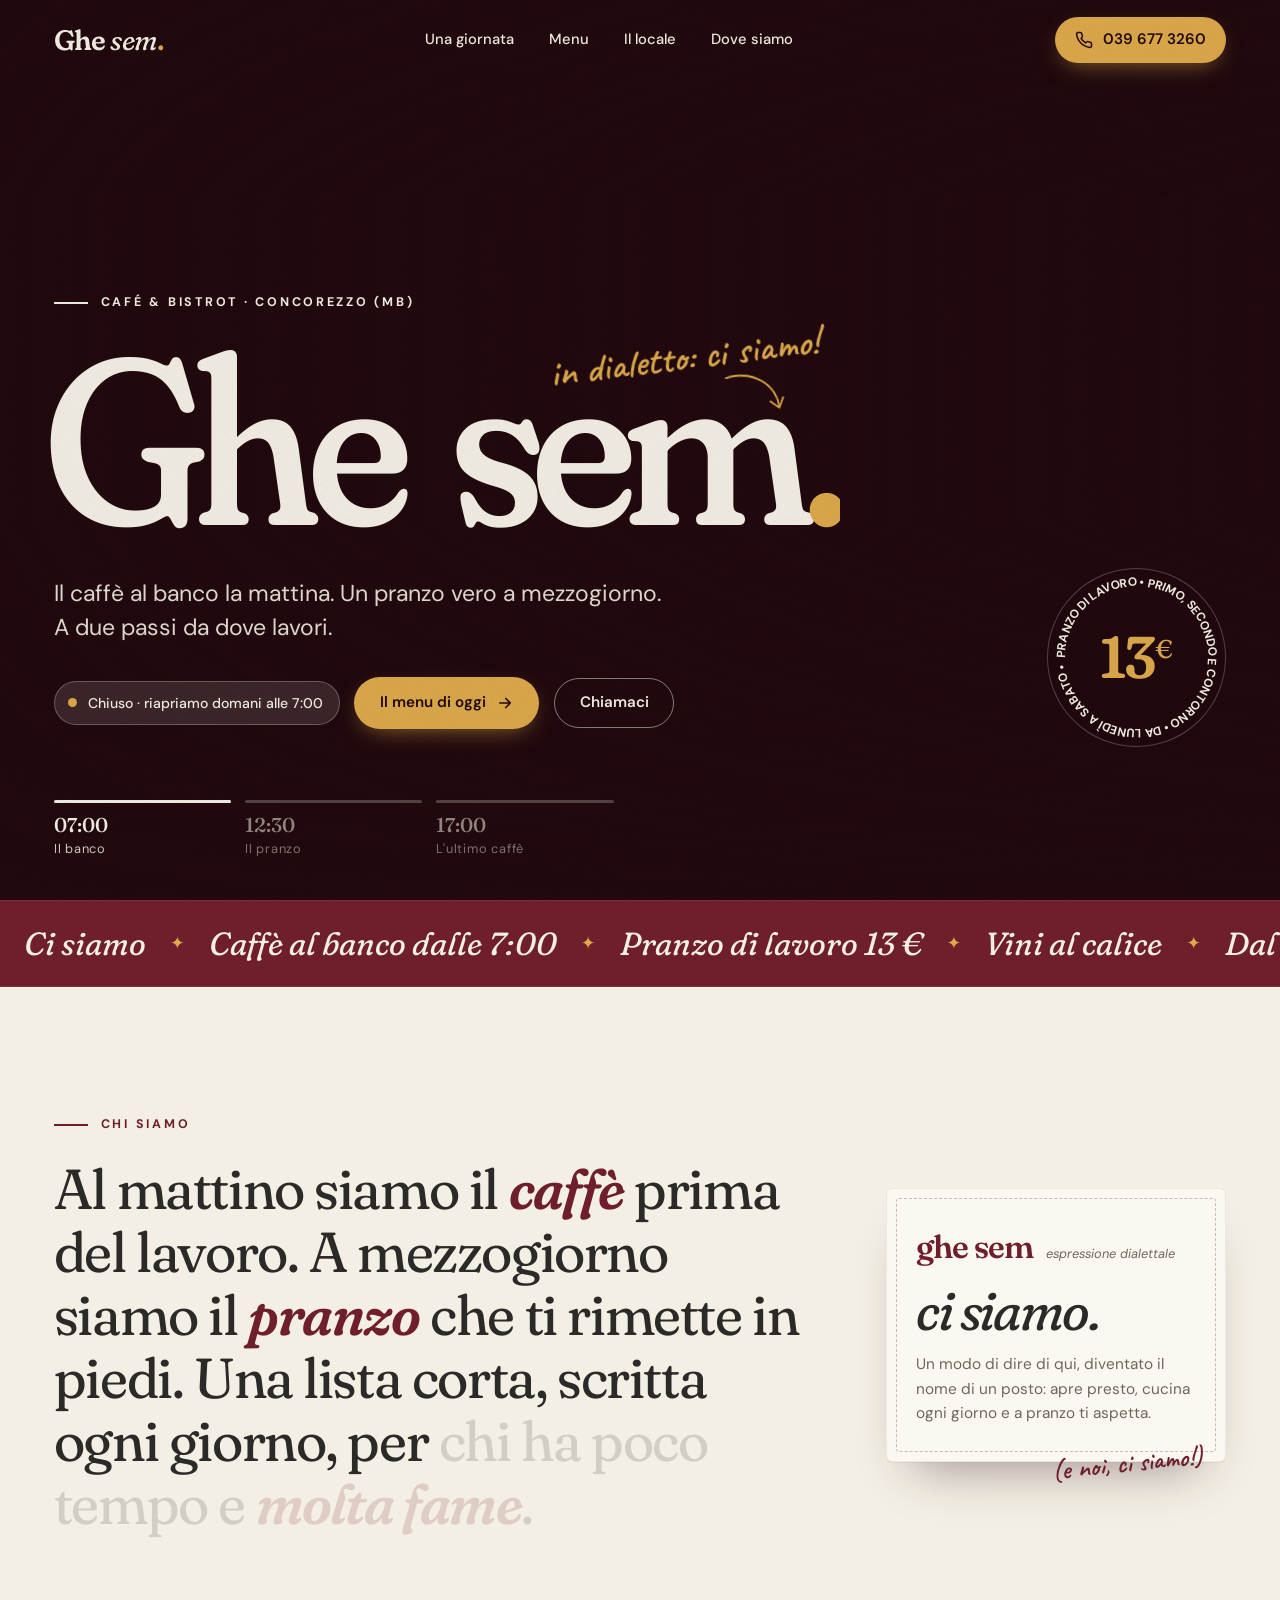
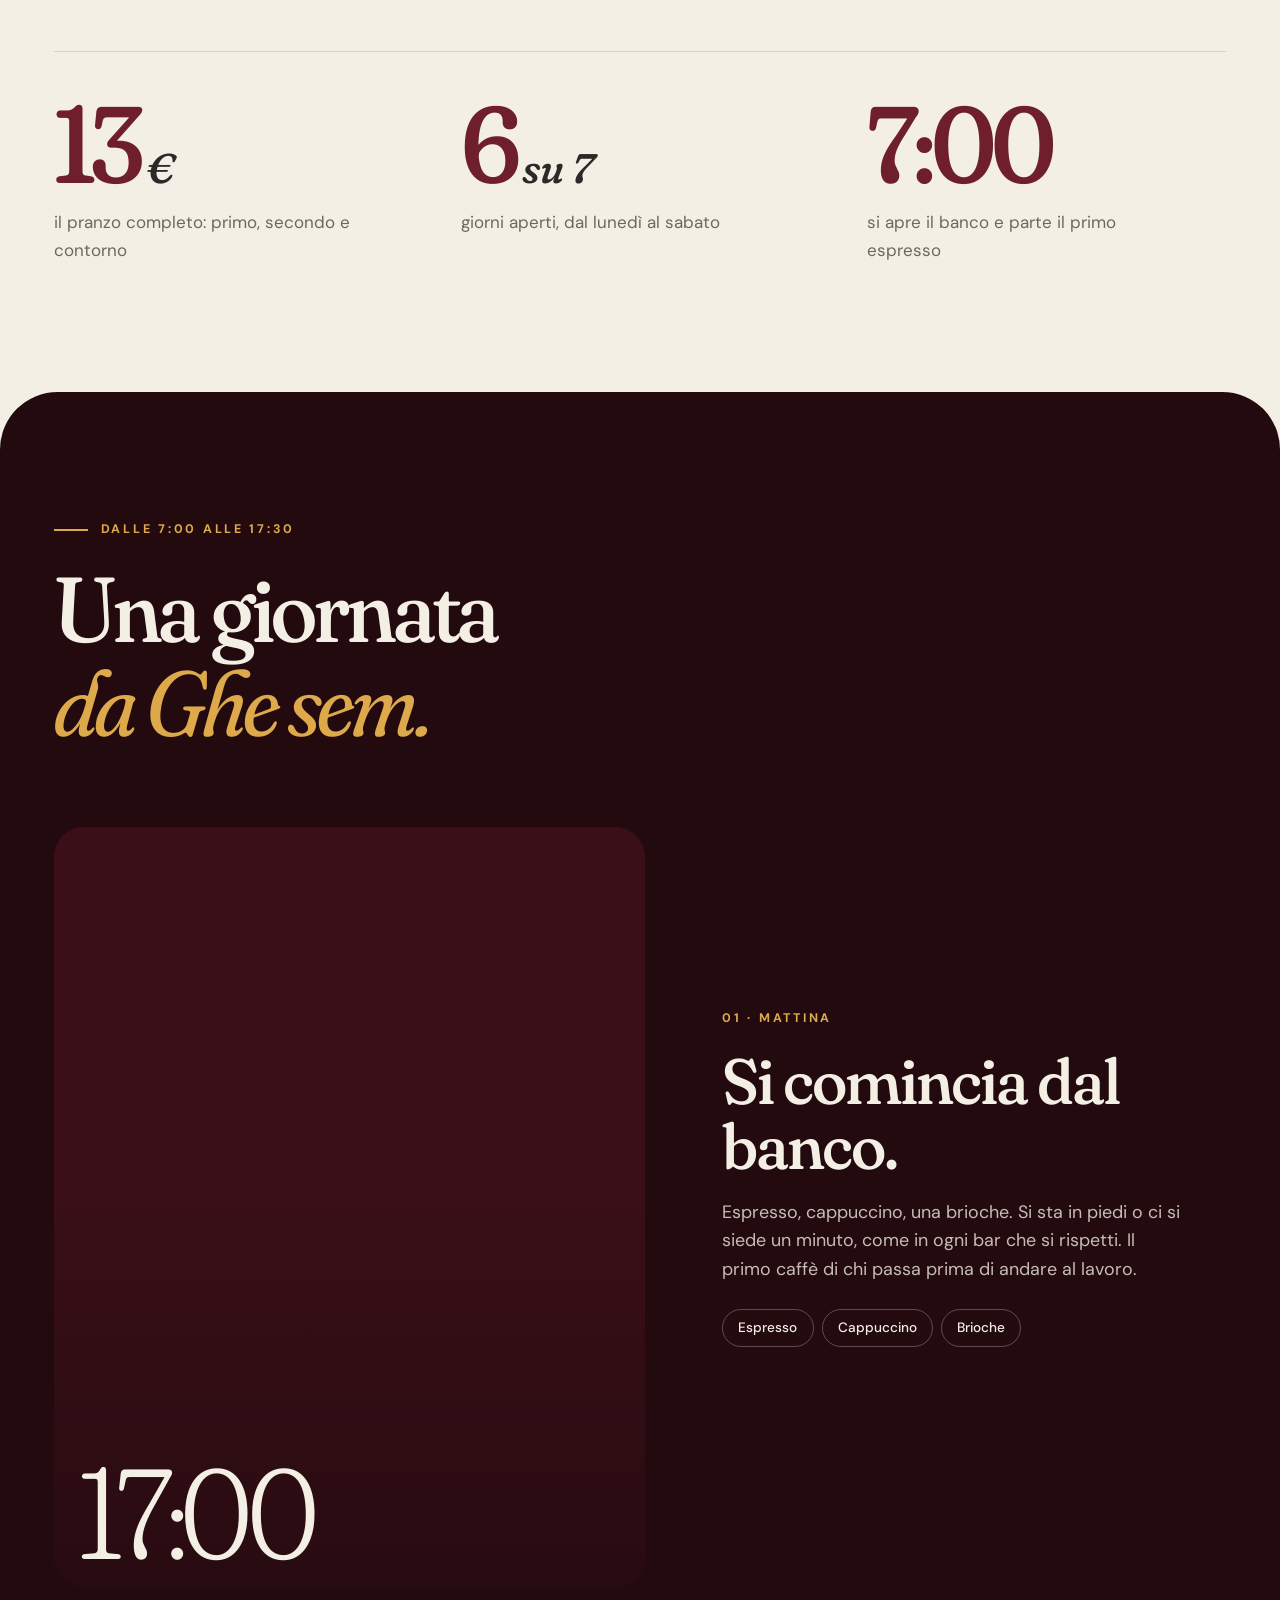
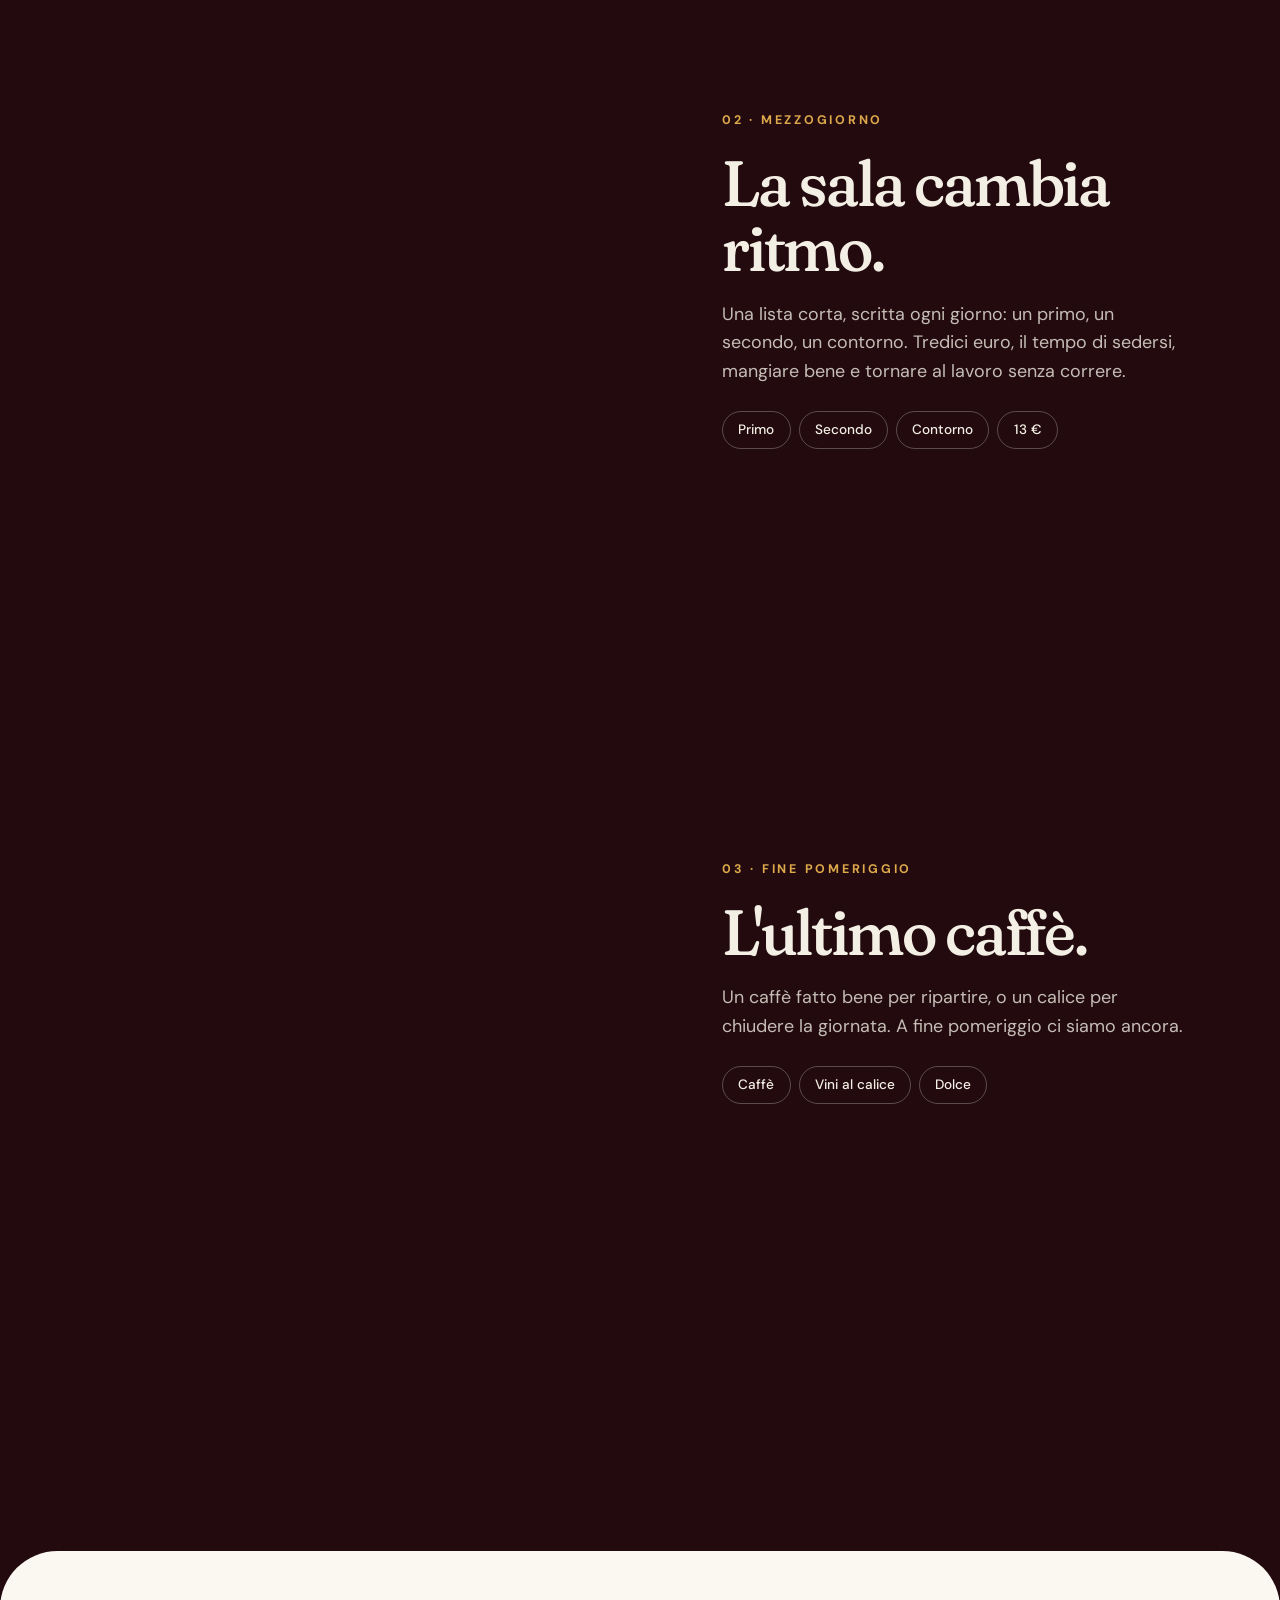
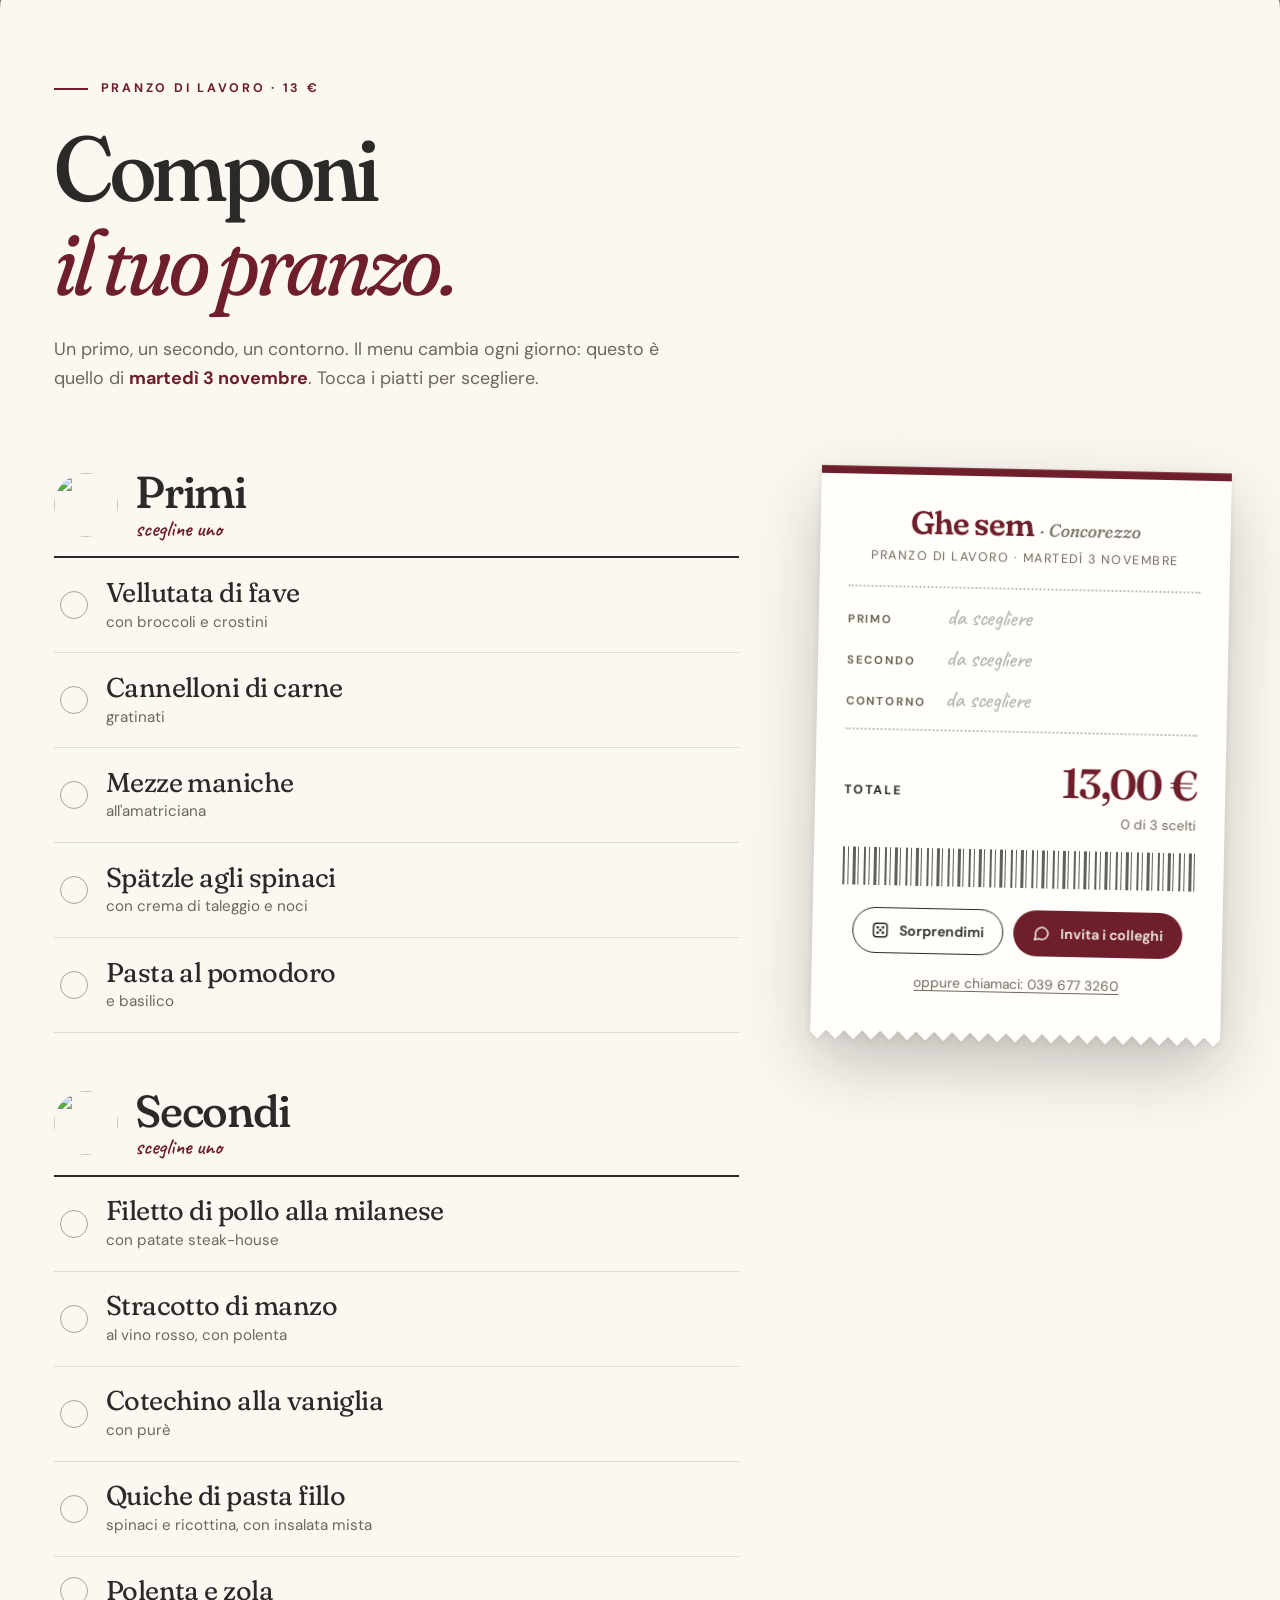
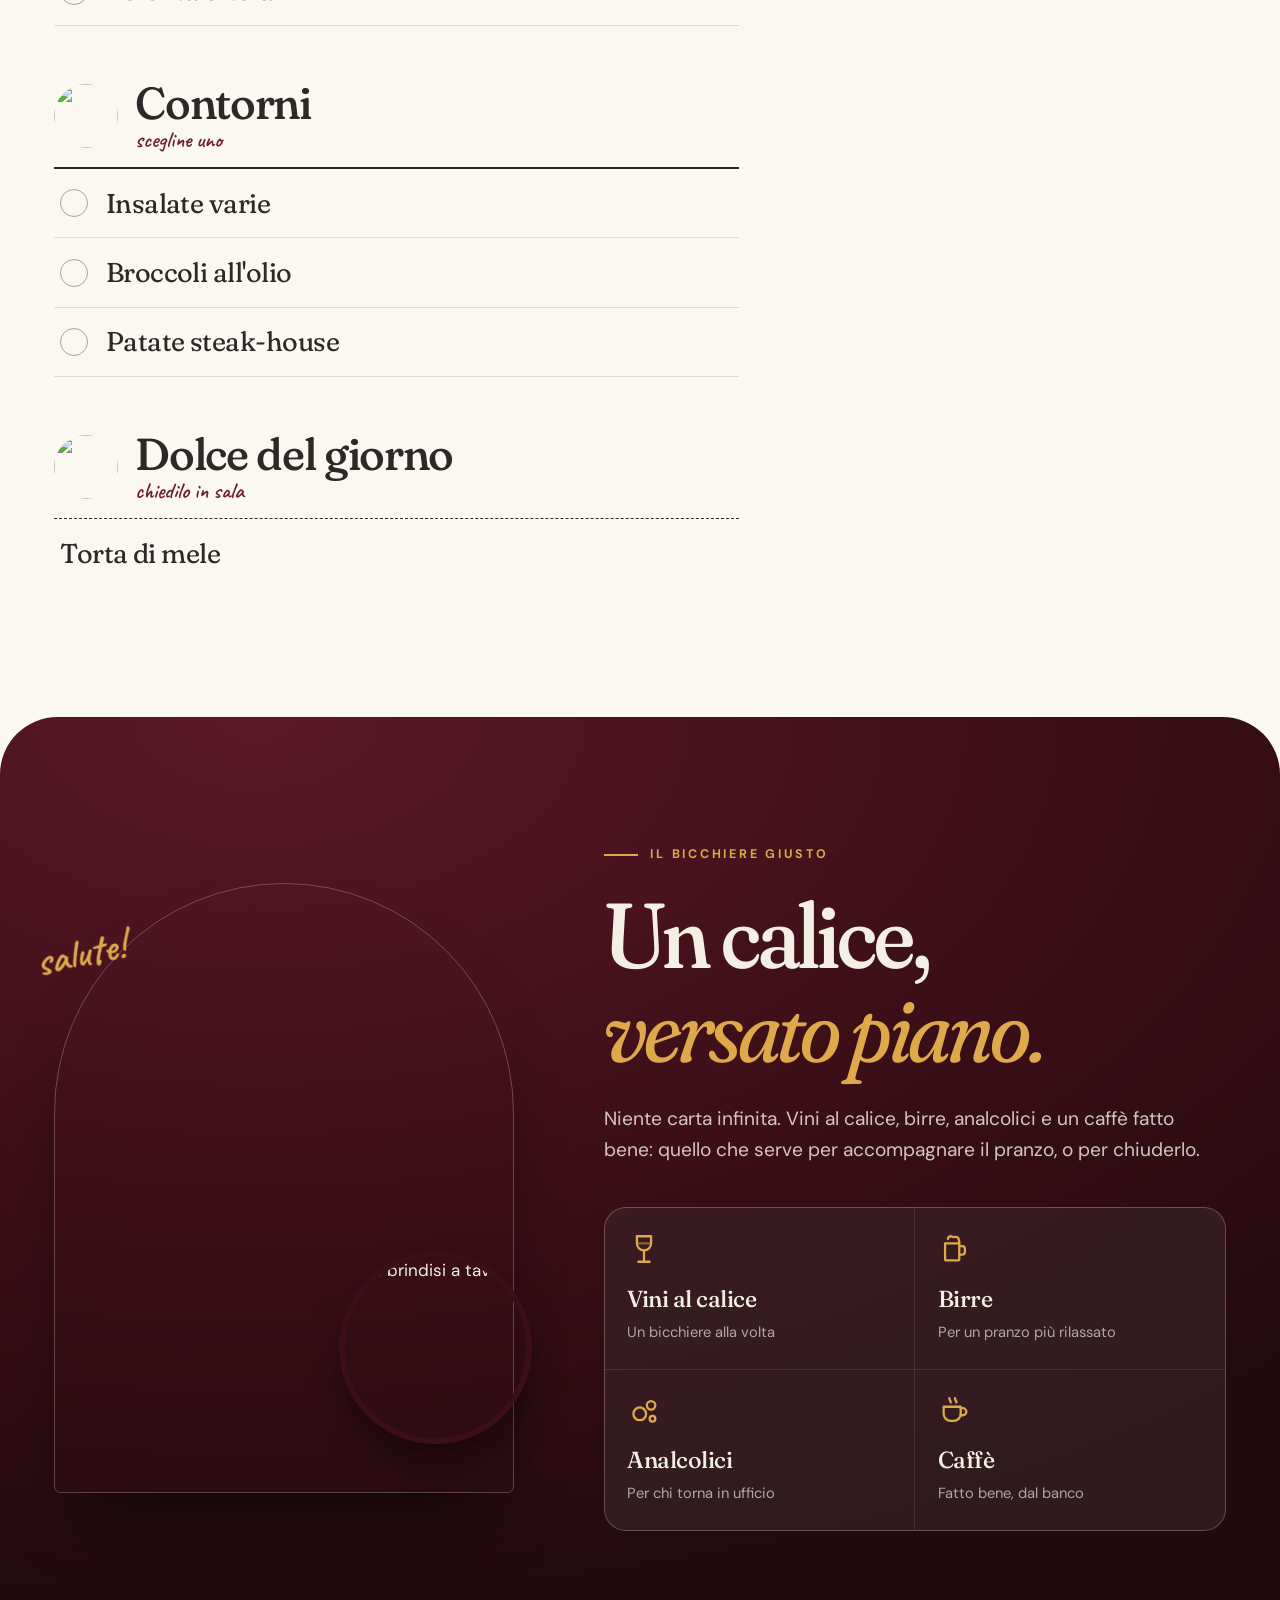
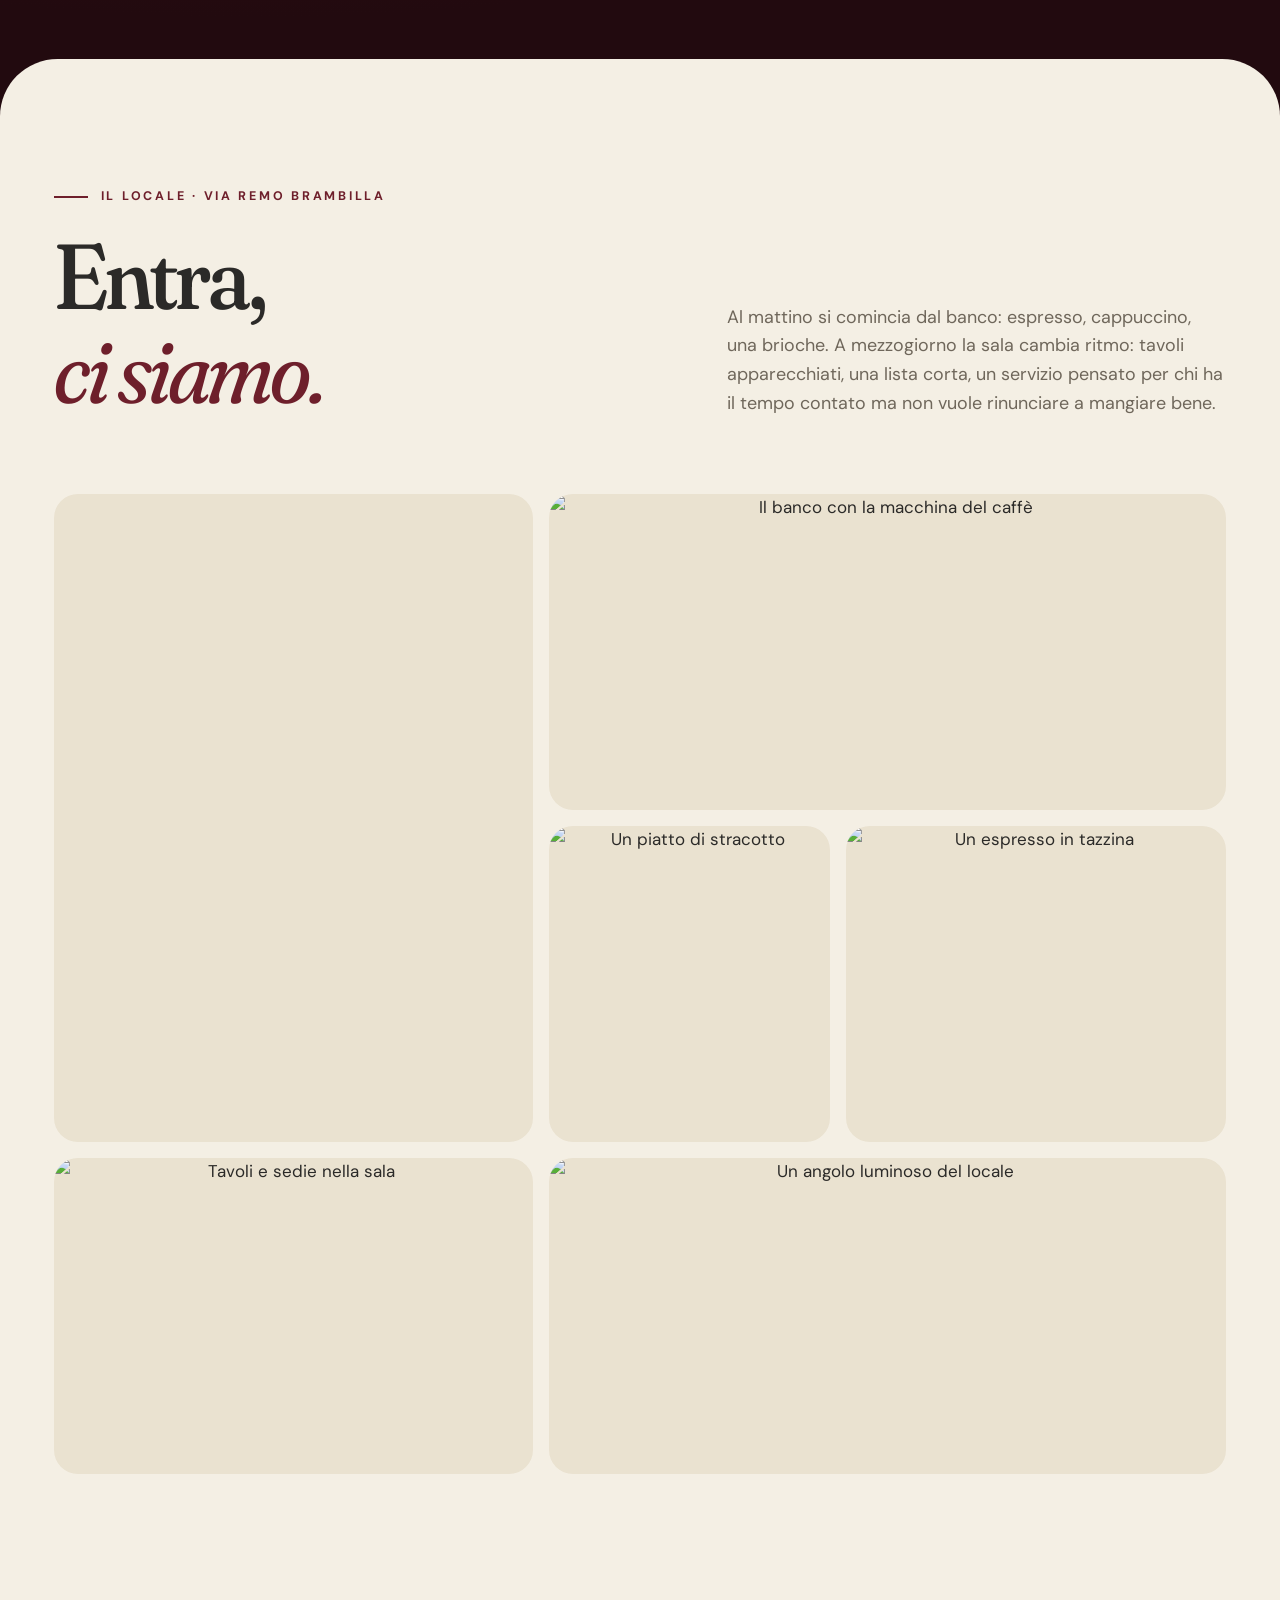
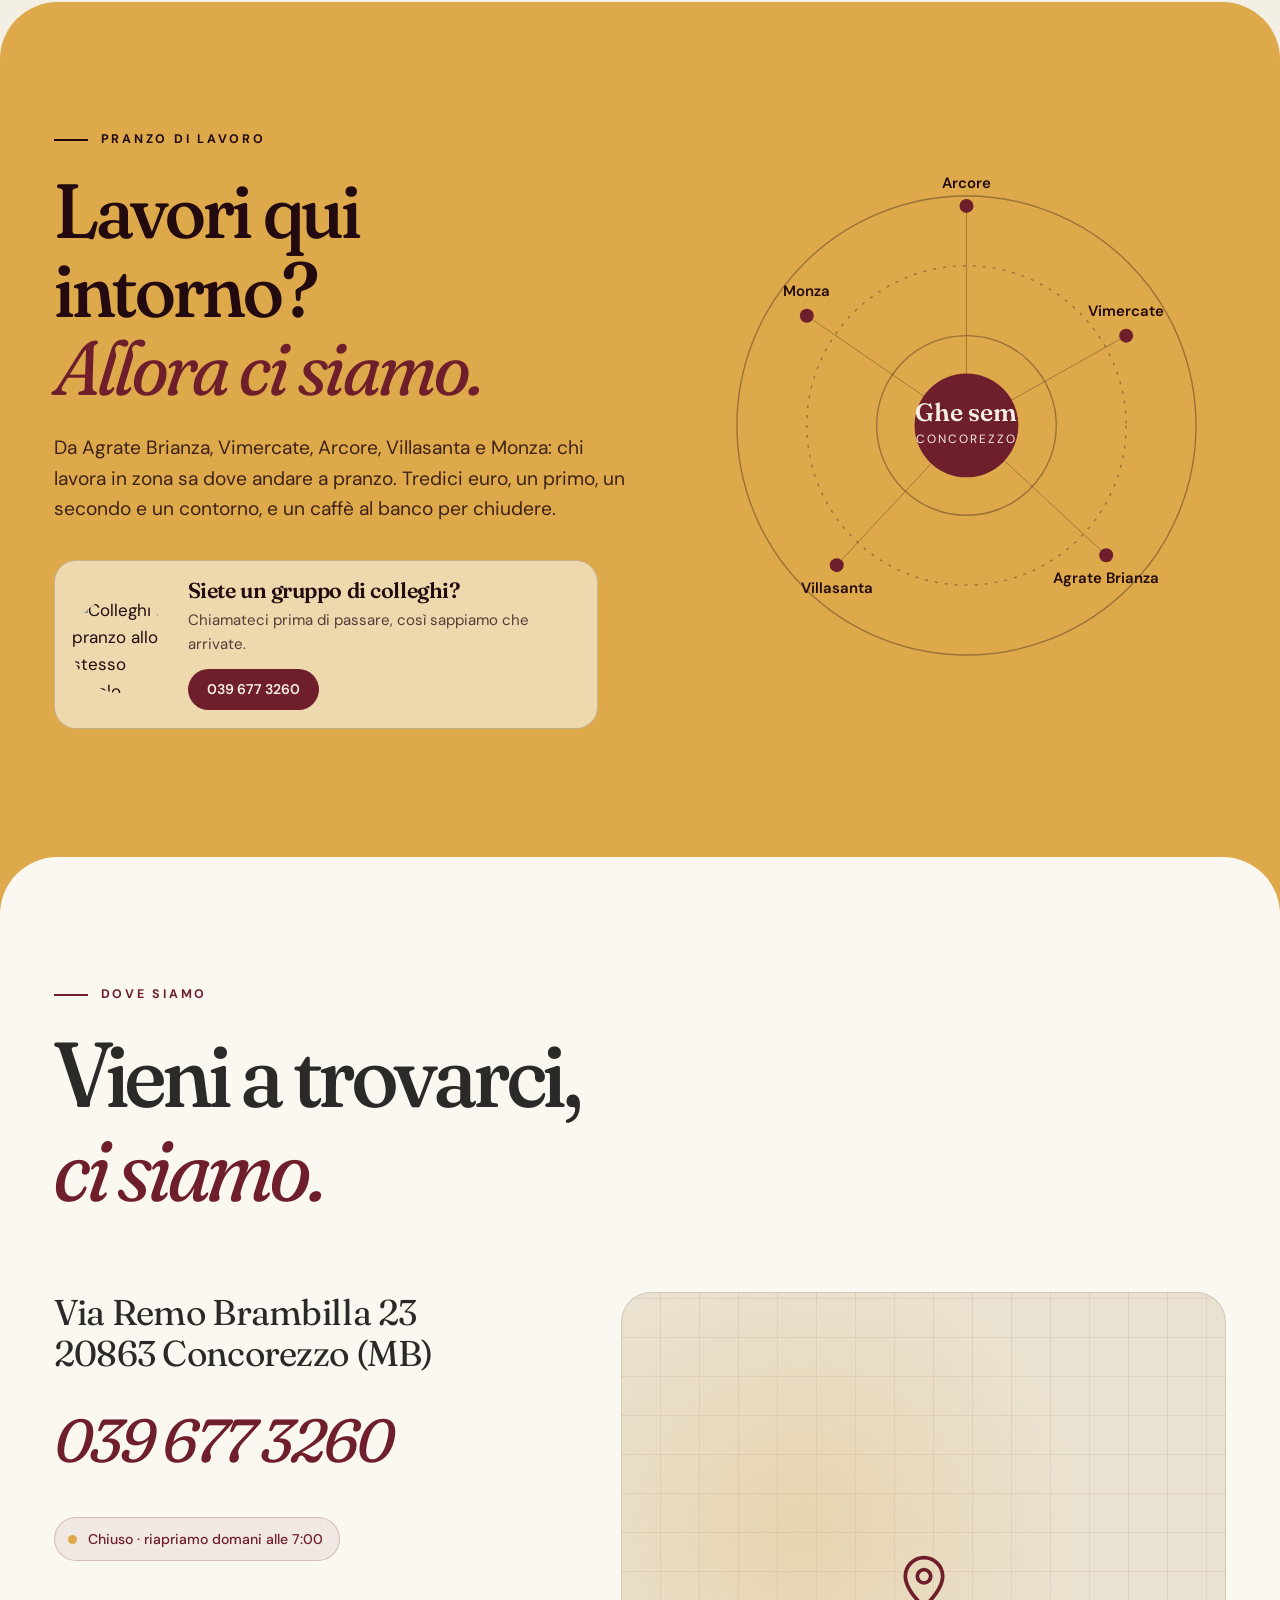
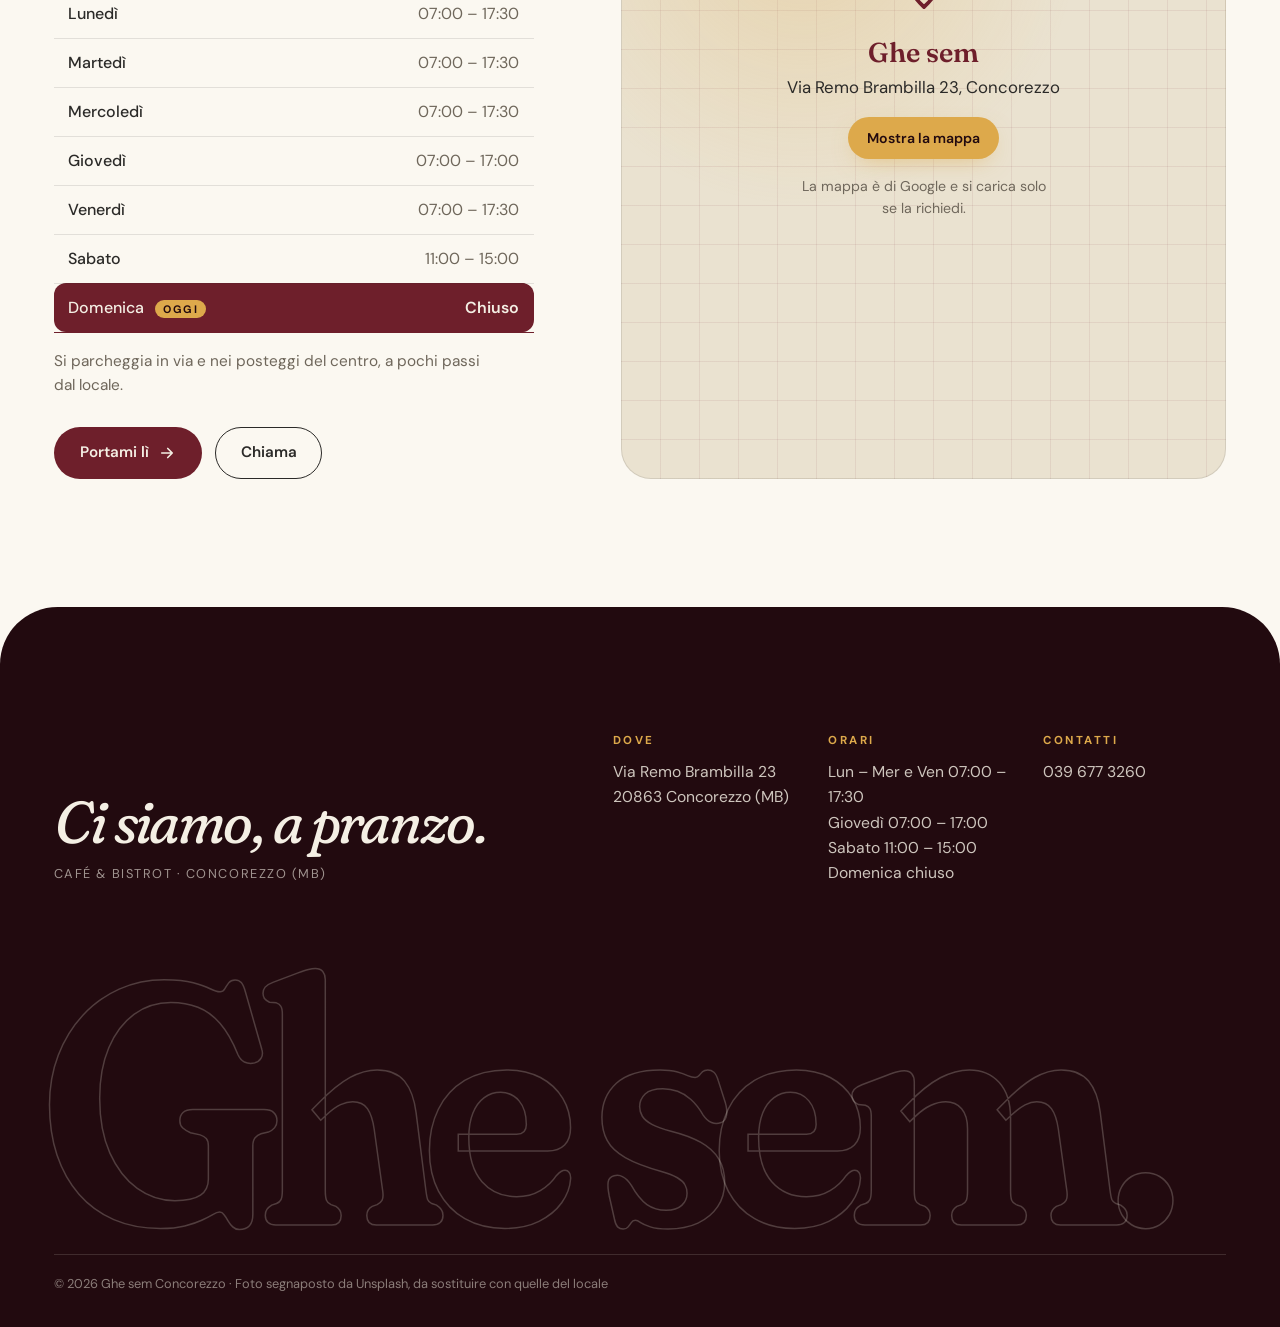
==== index.html @ 80568082 "Orari reali: lun-mer e ven 7-17:30, gio 7-17, sab 11-15, dom chiuso Aggiornati in tutti i punti in c" ====
<!doctype html>
<html lang="it">
<head>
<meta charset="utf-8">
<meta name="viewport" content="width=device-width, initial-scale=1, viewport-fit=cover">
<title>Ghe sem · Café &amp; bistrot a Concorezzo · Pranzo di lavoro</title>
<meta name="description" content="Ghe sem, café e bistrot in Via Remo Brambilla 23 a Concorezzo. Caffè al banco dalle 7:00 e pranzo di lavoro a 13 €: primo, secondo e contorno. Dal lunedì al sabato.">
<meta name="theme-color" content="#6E1F2B">

<meta property="og:type" content="restaurant">
<meta property="og:locale" content="it_IT">
<meta property="og:title" content="Ghe sem · Ci siamo, a pranzo.">
<meta property="og:description" content="Café e bistrot a Concorezzo. Caffè al banco dalle 7:00, pranzo di lavoro a 13 €. Dal lunedì al sabato.">
<meta property="og:image" content="https://images.unsplash.com/photo-1532117472055-4d0734b51f31?auto=format&fit=crop&w=1200&q=75&h=630">
<meta name="twitter:card" content="summary_large_image">

<link rel="icon" href="favicon.svg" type="image/svg+xml">
<link rel="preconnect" href="https://images.unsplash.com" crossorigin>
<link rel="preconnect" href="https://fonts.googleapis.com">
<link rel="preconnect" href="https://fonts.gstatic.com" crossorigin>
<link href="https://fonts.googleapis.com/css2?family=Caveat:wght@500;600&family=DM+Sans:ital,opsz,wght@0,9..40,300..700;1,9..40,300..700&family=Fraunces:ital,opsz,wght,SOFT,WONK@0,9..144,300..800,0..100,0..1;1,9..144,300..800,0..100,0..1&display=swap" rel="stylesheet">
<script>document.documentElement.classList.add('js')</script>
<link rel="stylesheet" href="css/style.css">

<script type="application/ld+json">
{
  "@context": "https://schema.org",
  "@type": "Restaurant",
  "name": "Ghe sem",
  "description": "Café e bistrot a Concorezzo con pranzo di lavoro dal lunedì al sabato.",
  "servesCuisine": "Italiana",
  "priceRange": "€",
  "telephone": "+39 039 677 3260",
  "address": {
    "@type": "PostalAddress",
    "streetAddress": "Via Remo Brambilla 23",
    "postalCode": "20863",
    "addressLocality": "Concorezzo",
    "addressRegion": "MB",
    "addressCountry": "IT"
  },
  "openingHoursSpecification": [
    { "@type": "OpeningHoursSpecification", "dayOfWeek": ["Monday","Tuesday","Wednesday","Friday"], "opens": "07:00", "closes": "17:30" },
    { "@type": "OpeningHoursSpecification", "dayOfWeek": "Thursday", "opens": "07:00", "closes": "17:00" },
    { "@type": "OpeningHoursSpecification", "dayOfWeek": "Saturday", "opens": "11:00", "closes": "15:00" }
  ]
}
</script>
</head>

<body>
<div id="progress" aria-hidden="true"></div>
<a class="skip" href="#menu">Vai al menu</a>

<!-- ============================ NAV ============================ -->
<header class="nav" data-nav>
  <div class="wrap">
    <a class="logo" href="#top" aria-label="Ghe sem, torna in cima">Ghe <em>sem</em><i>.</i></a>
    <nav class="nav-links" aria-label="Principale">
      <a href="#giornata">Una giornata</a>
      <a href="#menu">Menu</a>
      <a href="#locale">Il locale</a>
      <a href="#dove">Dove siamo</a>
    </nav>
    <a class="btn btn-ochre nav-cta" href="tel:+39396773260">
      <svg viewBox="0 0 24 24" fill="none" stroke="currentColor" stroke-width="2" stroke-linecap="round" stroke-linejoin="round"><path d="M22 16.9v3a2 2 0 0 1-2.2 2 19.8 19.8 0 0 1-8.6-3.1 19.5 19.5 0 0 1-6-6A19.8 19.8 0 0 1 2.1 4.2 2 2 0 0 1 4.1 2h3a2 2 0 0 1 2 1.7c.1 1 .4 1.9.7 2.8a2 2 0 0 1-.5 2.1L8.1 9.9a16 16 0 0 0 6 6l1.3-1.3a2 2 0 0 1 2.1-.4c.9.3 1.8.6 2.8.7a2 2 0 0 1 1.7 2Z"/></svg>
      039 677 3260
    </a>
    <button class="burger" type="button" aria-label="Apri il menu" aria-expanded="false" aria-controls="mnav"><span></span><span></span></button>
  </div>
</header>

<div class="mnav" id="mnav" aria-hidden="true">
  <nav aria-label="Mobile">
    <a href="#giornata">Una giornata</a>
    <a href="#menu">Menu</a>
    <a href="#locale">Il locale</a>
    <a href="#lavoro">Per chi lavora qui</a>
    <a href="#dove">Dove siamo</a>
  </nav>
  <p class="mnav-foot">Via Remo Brambilla 23, Concorezzo<br><a href="tel:+39396773260">039 677 3260</a></p>
</div>

<main id="top">

<!-- ============================ HERO ============================ -->
<section class="hero" aria-label="Ghe sem, café e bistrot a Concorezzo">
  <div class="hero-bg" aria-hidden="true">
    <img class="slide is-active" src="https://images.unsplash.com/photo-1475296204602-08d15839e95f?auto=format&fit=crop&w=1800&q=75" srcset="https://images.unsplash.com/photo-1475296204602-08d15839e95f?auto=format&fit=crop&w=480&q=75 480w, https://images.unsplash.com/photo-1475296204602-08d15839e95f?auto=format&fit=crop&w=800&q=75 800w, https://images.unsplash.com/photo-1475296204602-08d15839e95f?auto=format&fit=crop&w=1200&q=75 1200w, https://images.unsplash.com/photo-1475296204602-08d15839e95f?auto=format&fit=crop&w=1800&q=75 1800w" sizes="100vw" alt="" fetchpriority="high" style="object-position:50% 45%">
    <img class="slide" src="https://images.unsplash.com/photo-1532117472055-4d0734b51f31?auto=format&fit=crop&w=1800&q=75" srcset="https://images.unsplash.com/photo-1532117472055-4d0734b51f31?auto=format&fit=crop&w=480&q=75 480w, https://images.unsplash.com/photo-1532117472055-4d0734b51f31?auto=format&fit=crop&w=800&q=75 800w, https://images.unsplash.com/photo-1532117472055-4d0734b51f31?auto=format&fit=crop&w=1200&q=75 1200w, https://images.unsplash.com/photo-1532117472055-4d0734b51f31?auto=format&fit=crop&w=1800&q=75 1800w" sizes="100vw" alt="" decoding="async" style="object-position:50% 55%">
    <img class="slide" src="https://images.unsplash.com/photo-1613187869034-fa8e42b2ab1c?auto=format&fit=crop&w=1800&q=75" srcset="https://images.unsplash.com/photo-1613187869034-fa8e42b2ab1c?auto=format&fit=crop&w=480&q=75 480w, https://images.unsplash.com/photo-1613187869034-fa8e42b2ab1c?auto=format&fit=crop&w=800&q=75 800w, https://images.unsplash.com/photo-1613187869034-fa8e42b2ab1c?auto=format&fit=crop&w=1200&q=75 1200w, https://images.unsplash.com/photo-1613187869034-fa8e42b2ab1c?auto=format&fit=crop&w=1800&q=75 1800w" sizes="100vw" alt="" decoding="async" style="object-position:50% 50%">
  </div>

  <div class="wrap hero-inner">
    <p class="kicker kicker-light" data-reveal><span class="k-text">Café &amp; bistrot<span class="k-city"><span class="k-sep"> · </span>Concorezzo (MB)</span></span></p>

    <div class="hero-title">
      <h1 aria-label="Ghe sem.">
        <span class="word" aria-hidden="true"><span class="ch" style="--i:0">G</span><span class="ch" style="--i:1">h</span><span class="ch" style="--i:2">e</span></span>
        <span class="word" aria-hidden="true"><span class="ch" style="--i:4">s</span><span class="ch" style="--i:5">e</span><span class="ch" style="--i:6">m</span><span class="ch dotch" style="--i:7">.</span></span>
      </h1>
      <span class="hand" aria-hidden="true">
        in dialetto: ci siamo!
        <svg viewBox="0 0 90 60" fill="none" stroke="currentColor" stroke-width="2.4" stroke-linecap="round" stroke-linejoin="round"><path d="M6 8C34 -2 70 8 78 44"/><path d="M66 38l12 8 5-14"/></svg>
      </span>
    </div>

    <p class="hero-lede" data-reveal style="--d:500ms">Il caffè al banco la mattina. Un pranzo vero a mezzogiorno.<br class="br-d"> A due passi da dove lavori.</p>

    <div class="hero-cta" data-reveal style="--d:650ms">
      <p class="status" data-status><span class="dot" aria-hidden="true"></span><span data-status-text>Dal lunedì al sabato</span></p>
      <a class="btn btn-ochre" href="#menu">Il menu di oggi
        <svg class="arr" viewBox="0 0 24 24" fill="none" stroke="currentColor" stroke-width="2.2" stroke-linecap="round" stroke-linejoin="round"><path d="M5 12h14M13 6l6 6-6 6"/></svg>
      </a>
      <a class="btn btn-ghost" href="tel:+39396773260">Chiamaci</a>
    </div>
  </div>

  <a class="badge" data-live href="#menu" aria-label="Pranzo di lavoro a 13 euro: primo, secondo e contorno">
    <svg class="badge-ring" viewBox="0 0 200 200" aria-hidden="true">
      <defs><path id="circ" d="M100,100 m-80,0 a80,80 0 1,1 160,0 a80,80 0 1,1 -160,0"/></defs>
      <text><textPath href="#circ" textLength="496" lengthAdjust="spacing">PRANZO DI LAVORO • PRIMO, SECONDO E CONTORNO • DA LUNEDÌ A SABATO •</textPath></text>
    </svg>
    <span class="badge-core"><b>13</b><i>€</i></span>
  </a>

  <div class="stories" data-live role="group" aria-label="Momenti della giornata">
    <button class="story is-active" type="button" aria-current="true"><span class="bar"></span><span class="t">07:00</span><span class="l">Il banco</span></button>
    <button class="story" type="button"><span class="bar"></span><span class="t">12:30</span><span class="l">Il pranzo</span></button>
    <button class="story" type="button"><span class="bar"></span><span class="t">17:00</span><span class="l">L'ultimo caffè</span></button>
  </div>
</section>

<!-- ============================ MARQUEE ============================ -->
<div class="marquee" data-live aria-hidden="true">
  <div class="marquee-track">
    <div class="marquee-set">
      <span>Ci siamo</span><i>✦</i><span>Caffè al banco dalle 7:00</span><i>✦</i><span>Pranzo di lavoro 13 €</span><i>✦</i><span>Vini al calice</span><i>✦</i><span>Dal lunedì al sabato</span><i>✦</i><span>Via Remo Brambilla 23</span><i>✦</i>
    </div>
    <div class="marquee-set">
      <span>Ci siamo</span><i>✦</i><span>Caffè al banco dalle 7:00</span><i>✦</i><span>Pranzo di lavoro 13 €</span><i>✦</i><span>Vini al calice</span><i>✦</i><span>Dal lunedì al sabato</span><i>✦</i><span>Via Remo Brambilla 23</span><i>✦</i>
    </div>
  </div>
</div>

<!-- ============================ MANIFESTO ============================ -->
<section class="manifesto" id="manifesto">
  <div class="wrap manifesto-grid">
    <div>
      <p class="kicker" data-reveal>Chi siamo</p>
      <p class="manifesto-text" id="manifestoText">Al mattino siamo il <b>caffè</b> prima del lavoro. A mezzogiorno siamo il <b>pranzo</b> che ti rimette in piedi. Una lista corta, scritta ogni giorno, per chi ha poco tempo e <b>molta fame</b>.</p>
    </div>

    <aside class="dict" data-reveal="zoom" aria-label="Il significato del nome">
      <p class="dict-head"><b>ghe sem</b> <i>espressione dialettale</i></p>
      <p class="dict-def">ci siamo.</p>
      <p class="dict-note">Un modo di dire di qui, diventato il nome di un posto: apre presto, cucina ogni giorno e a pranzo ti aspetta.</p>
      <span class="dict-hand" aria-hidden="true">(e noi, ci siamo!)</span>
    </aside>
  </div>

  <div class="wrap facts">
    <div class="fact" data-reveal>
      <p class="fact-n"><span data-count="13">13</span><small>€</small></p>
      <p class="fact-l">il pranzo completo: primo, secondo e contorno</p>
    </div>
    <div class="fact" data-reveal style="--d:120ms">
      <p class="fact-n"><span data-count="6">6</span><small>su 7</small></p>
      <p class="fact-l">giorni aperti, dal lunedì al sabato</p>
    </div>
    <div class="fact" data-reveal style="--d:240ms">
      <p class="fact-n">7:00</p>
      <p class="fact-l">si apre il banco e parte il primo espresso</p>
    </div>
  </div>
</section>

<!-- ============================ UNA GIORNATA ============================ -->
<section class="day stack" id="giornata">
  <div class="wrap">
    <header class="sec-head sec-head-light">
      <p class="kicker kicker-ochre" data-reveal>Dalle 7:00 alle 17:30</p>
      <h2 data-reveal style="--d:80ms">Una giornata<br><em>da Ghe sem.</em></h2>
    </header>

    <div class="day-grid">
      <div class="day-media" aria-hidden="true">
        <img class="day-img is-active" data-i="0" src="https://images.unsplash.com/photo-1762754105061-8082763619e6?auto=format&fit=crop&w=1400&q=75" srcset="https://images.unsplash.com/photo-1762754105061-8082763619e6?auto=format&fit=crop&w=480&q=75 480w, https://images.unsplash.com/photo-1762754105061-8082763619e6?auto=format&fit=crop&w=800&q=75 800w, https://images.unsplash.com/photo-1762754105061-8082763619e6?auto=format&fit=crop&w=1200&q=75 1200w, https://images.unsplash.com/photo-1762754105061-8082763619e6?auto=format&fit=crop&w=1800&q=75 1800w" sizes="(min-width:900px) 52vw, 100vw" alt="" loading="lazy" style="object-position:50% 40%">
        <img class="day-img" data-i="1" src="https://images.unsplash.com/photo-1461009683693-342af2f2d6ce?auto=format&fit=crop&w=1400&q=75" srcset="https://images.unsplash.com/photo-1461009683693-342af2f2d6ce?auto=format&fit=crop&w=480&q=75 480w, https://images.unsplash.com/photo-1461009683693-342af2f2d6ce?auto=format&fit=crop&w=800&q=75 800w, https://images.unsplash.com/photo-1461009683693-342af2f2d6ce?auto=format&fit=crop&w=1200&q=75 1200w, https://images.unsplash.com/photo-1461009683693-342af2f2d6ce?auto=format&fit=crop&w=1800&q=75 1800w" sizes="(min-width:900px) 52vw, 100vw" alt="" loading="lazy">
        <img class="day-img" data-i="2" src="https://images.unsplash.com/photo-1683442032849-9788d3828053?auto=format&fit=crop&w=1400&q=75" srcset="https://images.unsplash.com/photo-1683442032849-9788d3828053?auto=format&fit=crop&w=480&q=75 480w, https://images.unsplash.com/photo-1683442032849-9788d3828053?auto=format&fit=crop&w=800&q=75 800w, https://images.unsplash.com/photo-1683442032849-9788d3828053?auto=format&fit=crop&w=1200&q=75 1200w, https://images.unsplash.com/photo-1683442032849-9788d3828053?auto=format&fit=crop&w=1800&q=75 1800w" sizes="(min-width:900px) 52vw, 100vw" alt="" loading="lazy">
        <div class="day-shade"></div>
        <div class="clock"><span class="is-active" data-i="0">07:00</span><span data-i="1">12:00</span><span data-i="2">17:00</span></div>
      </div>

      <div class="day-steps">
        <article class="day-step is-active" data-i="0">
          <p class="step-n">01 · Mattina</p>
          <h3>Si comincia dal banco.</h3>
          <p>Espresso, cappuccino, una brioche. Si sta in piedi o ci si siede un minuto, come in ogni bar che si rispetti. Il primo caffè di chi passa prima di andare al lavoro.</p>
          <ul class="chips"><li>Espresso</li><li>Cappuccino</li><li>Brioche</li></ul>
        </article>
        <article class="day-step" data-i="1">
          <p class="step-n">02 · Mezzogiorno</p>
          <h3>La sala cambia ritmo.</h3>
          <p>Una lista corta, scritta ogni giorno: un primo, un secondo, un contorno. Tredici euro, il tempo di sedersi, mangiare bene e tornare al lavoro senza correre.</p>
          <ul class="chips"><li>Primo</li><li>Secondo</li><li>Contorno</li><li>13 €</li></ul>
        </article>
        <article class="day-step" data-i="2">
          <p class="step-n">03 · Fine pomeriggio</p>
          <h3>L'ultimo caffè.</h3>
          <p>Un caffè fatto bene per ripartire, o un calice per chiudere la giornata. A fine pomeriggio ci siamo ancora.</p>
          <ul class="chips"><li>Caffè</li><li>Vini al calice</li><li>Dolce</li></ul>
        </article>
      </div>
    </div>
  </div>
</section>

<!-- ============================ MENU ============================ -->
<section class="menu stack" id="menu">
  <div class="wrap">
    <header class="sec-head">
      <p class="kicker" data-reveal>Pranzo di lavoro · 13 €</p>
      <h2 data-reveal style="--d:80ms">Componi<br><em>il tuo pranzo.</em></h2>
      <p class="sec-sub" data-reveal style="--d:160ms">Un primo, un secondo, un contorno. Il menu cambia ogni giorno: questo è quello di <b data-menu-date>martedì 3 novembre</b>. Tocca i piatti per scegliere.</p>
    </header>

    <div class="menu-grid">
      <div class="menu-lists">

        <section class="cat" data-cat="primi" aria-labelledby="h-primi">
          <header class="cat-head" data-reveal>
            <img src="https://images.unsplash.com/photo-1654657639692-1cccc800046c?auto=format&fit=crop&w=240&q=75&h=240" alt="" loading="lazy" width="96" height="96">
            <div><h3 id="h-primi">Primi</h3><p>scegline uno</p></div>
          </header>
          <ul class="dishes">
            <li><button class="dish" type="button" data-cat="primi" aria-pressed="false"><span class="dish-check" aria-hidden="true"></span><span class="dish-text"><span class="dish-name">Vellutata di fave</span><span class="dish-desc">con broccoli e crostini</span></span></button></li>
            <li><button class="dish" type="button" data-cat="primi" aria-pressed="false"><span class="dish-check" aria-hidden="true"></span><span class="dish-text"><span class="dish-name">Cannelloni di carne</span><span class="dish-desc">gratinati</span></span></button></li>
            <li><button class="dish" type="button" data-cat="primi" aria-pressed="false"><span class="dish-check" aria-hidden="true"></span><span class="dish-text"><span class="dish-name">Mezze maniche</span><span class="dish-desc">all'amatriciana</span></span></button></li>
            <li><button class="dish" type="button" data-cat="primi" aria-pressed="false"><span class="dish-check" aria-hidden="true"></span><span class="dish-text"><span class="dish-name">Spätzle agli spinaci</span><span class="dish-desc">con crema di taleggio e noci</span></span></button></li>
            <li><button class="dish" type="button" data-cat="primi" aria-pressed="false"><span class="dish-check" aria-hidden="true"></span><span class="dish-text"><span class="dish-name">Pasta al pomodoro</span><span class="dish-desc">e basilico</span></span></button></li>
          </ul>
        </section>

        <section class="cat" data-cat="secondi" aria-labelledby="h-secondi">
          <header class="cat-head" data-reveal>
            <img src="https://images.unsplash.com/photo-1599921841143-819065a55cc6?auto=format&fit=crop&w=240&q=75&h=240" alt="" loading="lazy" width="96" height="96">
            <div><h3 id="h-secondi">Secondi</h3><p>scegline uno</p></div>
          </header>
          <ul class="dishes">
            <li><button class="dish" type="button" data-cat="secondi" aria-pressed="false"><span class="dish-check" aria-hidden="true"></span><span class="dish-text"><span class="dish-name">Filetto di pollo alla milanese</span><span class="dish-desc">con patate steak-house</span></span></button></li>
            <li><button class="dish" type="button" data-cat="secondi" aria-pressed="false"><span class="dish-check" aria-hidden="true"></span><span class="dish-text"><span class="dish-name">Stracotto di manzo</span><span class="dish-desc">al vino rosso, con polenta</span></span></button></li>
            <li><button class="dish" type="button" data-cat="secondi" aria-pressed="false"><span class="dish-check" aria-hidden="true"></span><span class="dish-text"><span class="dish-name">Cotechino alla vaniglia</span><span class="dish-desc">con purè</span></span></button></li>
            <li><button class="dish" type="button" data-cat="secondi" aria-pressed="false"><span class="dish-check" aria-hidden="true"></span><span class="dish-text"><span class="dish-name">Quiche di pasta fillo</span><span class="dish-desc">spinaci e ricottina, con insalata mista</span></span></button></li>
            <li><button class="dish" type="button" data-cat="secondi" aria-pressed="false"><span class="dish-check" aria-hidden="true"></span><span class="dish-text"><span class="dish-name">Polenta e zola</span><span class="dish-desc"></span></span></button></li>
          </ul>
        </section>

        <section class="cat" data-cat="contorni" aria-labelledby="h-contorni">
          <header class="cat-head" data-reveal>
            <img src="https://images.unsplash.com/photo-1473093295043-cdd812d0e601?auto=format&fit=crop&w=240&q=75&h=240" alt="" loading="lazy" width="96" height="96">
            <div><h3 id="h-contorni">Contorni</h3><p>scegline uno</p></div>
          </header>
          <ul class="dishes">
            <li><button class="dish" type="button" data-cat="contorni" aria-pressed="false"><span class="dish-check" aria-hidden="true"></span><span class="dish-text"><span class="dish-name">Insalate varie</span><span class="dish-desc"></span></span></button></li>
            <li><button class="dish" type="button" data-cat="contorni" aria-pressed="false"><span class="dish-check" aria-hidden="true"></span><span class="dish-text"><span class="dish-name">Broccoli all'olio</span><span class="dish-desc"></span></span></button></li>
            <li><button class="dish" type="button" data-cat="contorni" aria-pressed="false"><span class="dish-check" aria-hidden="true"></span><span class="dish-text"><span class="dish-name">Patate steak-house</span><span class="dish-desc"></span></span></button></li>
          </ul>
        </section>

        <section class="cat cat-dolce" aria-labelledby="h-dolce">
          <header class="cat-head" data-reveal>
            <img src="https://images.unsplash.com/photo-1562007908-72e11e85b1cd?auto=format&fit=crop&w=240&q=75&h=240" alt="" loading="lazy" width="96" height="96">
            <div><h3 id="h-dolce">Dolce del giorno</h3><p>chiedilo in sala</p></div>
          </header>
          <p class="dolce"><span class="dish-name">Torta di mele</span></p>
        </section>
      </div>

      <!-- Scontrino -->
      <aside class="ticket-wrap" id="ticket" aria-label="Il tuo pranzo">
        <div class="ticket" data-ticket>
          <div class="ticket-inner">
            <p class="t-brand">Ghe sem <span>· Concorezzo</span></p>
            <p class="t-sub">Pranzo di lavoro · <span data-menu-date>martedì 3 novembre</span></p>
            <hr class="t-perf">
            <ul class="t-lines" aria-live="polite">
              <li data-slot="primi"><span>Primo</span><b class="empty">da scegliere</b></li>
              <li data-slot="secondi"><span>Secondo</span><b class="empty">da scegliere</b></li>
              <li data-slot="contorni"><span>Contorno</span><b class="empty">da scegliere</b></li>
            </ul>
            <hr class="t-perf">
            <p class="t-total"><span>Totale</span><b>13,00 €</b></p>
            <p class="t-progress" data-progress>0 di 3 scelti</p>
            <div class="t-barswrap">
              <div class="t-bars" aria-hidden="true"></div>
              <div class="stamp" aria-hidden="true">Ci siamo!</div>
            </div>

            <div class="t-actions">
              <button class="btn btn-line btn-sm" type="button" id="rnd">
                <svg viewBox="0 0 24 24" fill="none" stroke="currentColor" stroke-width="2" stroke-linecap="round" stroke-linejoin="round"><rect x="3" y="3" width="18" height="18" rx="4"/><circle cx="8.5" cy="8.5" r=".8" fill="currentColor"/><circle cx="15.5" cy="15.5" r=".8" fill="currentColor"/><circle cx="12" cy="12" r=".8" fill="currentColor"/><circle cx="15.5" cy="8.5" r=".8" fill="currentColor"/><circle cx="8.5" cy="15.5" r=".8" fill="currentColor"/></svg>
                Sorprendimi
              </button>
              <a class="btn btn-wine btn-sm" id="waShare" href="#" target="_blank" rel="noopener">
                <svg viewBox="0 0 24 24" fill="none" stroke="currentColor" stroke-width="2" stroke-linecap="round" stroke-linejoin="round"><path d="M21 11.5a8.4 8.4 0 0 1-12.4 7.4L3 20.5l1.7-5.3A8.4 8.4 0 1 1 21 11.5Z"/></svg>
                Invita i colleghi
              </a>
            </div>
            <a class="t-call" href="tel:+39396773260">oppure chiamaci: 039 677 3260</a>
          </div>
        </div>
      </aside>
    </div>
  </div>
</section>

<!-- ============================ IL BICCHIERE GIUSTO ============================ -->
<section class="wine stack" id="bicchiere">
  <div class="wrap wine-grid">
    <div class="wine-visual" data-reveal="zoom">
      <div class="arch"><img src="https://images.unsplash.com/photo-1586124288020-1d7436afd010?auto=format&fit=crop&w=1000&q=75" srcset="https://images.unsplash.com/photo-1586124288020-1d7436afd010?auto=format&fit=crop&w=480&q=75 480w, https://images.unsplash.com/photo-1586124288020-1d7436afd010?auto=format&fit=crop&w=800&q=75 800w, https://images.unsplash.com/photo-1586124288020-1d7436afd010?auto=format&fit=crop&w=1200&q=75 1200w, https://images.unsplash.com/photo-1586124288020-1d7436afd010?auto=format&fit=crop&w=1800&q=75 1800w" sizes="(min-width:900px) 40vw, 90vw" alt="Vino rosso versato in un calice" loading="lazy" data-parallax=".1"></div>
      <div class="round"><img src="https://images.unsplash.com/photo-1611765083444-a3ce30f1c885?auto=format&fit=crop&w=500&q=75&h=500" alt="Un brindisi a tavola" loading="lazy" width="250" height="250"></div>
      <span class="wine-hand" aria-hidden="true">salute!</span>
    </div>

    <div class="wine-copy">
      <p class="kicker kicker-ochre" data-reveal>Il bicchiere giusto</p>
      <h2 data-reveal style="--d:80ms">Un calice,<br><em>versato piano.</em></h2>
      <p class="lede" data-reveal style="--d:160ms">Niente carta infinita. Vini al calice, birre, analcolici e un caffè fatto bene: quello che serve per accompagnare il pranzo, o per chiuderlo.</p>

      <ul class="drinks">
        <li data-reveal style="--d:120ms">
          <svg viewBox="0 0 24 24" fill="none" stroke="currentColor" stroke-width="1.6" stroke-linecap="round" stroke-linejoin="round"><path d="M7 3h10v5a5 5 0 0 1-10 0V3Z"/><path d="M12 13v8M8 21h8"/><path d="M7 8h10" opacity=".5"/></svg>
          <b>Vini al calice</b><span>Un bicchiere alla volta</span>
        </li>
        <li data-reveal style="--d:200ms">
          <svg viewBox="0 0 24 24" fill="none" stroke="currentColor" stroke-width="1.6" stroke-linecap="round" stroke-linejoin="round"><path d="M5 8h10v11a1 1 0 0 1-1 1H6a1 1 0 0 1-1-1V8Z"/><path d="M15 10h2a2 2 0 0 1 2 2v2a2 2 0 0 1-2 2h-2"/><path d="M7 5c0-1 .8-2 2-2s1.2.6 2 .6S13 3 14 4s1 2 1 4"/></svg>
          <b>Birre</b><span>Per un pranzo più rilassato</span>
        </li>
        <li data-reveal style="--d:280ms">
          <svg viewBox="0 0 24 24" fill="none" stroke="currentColor" stroke-width="1.6" stroke-linecap="round" stroke-linejoin="round"><circle cx="9" cy="14" r="4.5"/><circle cx="17" cy="8" r="3"/><circle cx="18" cy="17.5" r="2"/></svg>
          <b>Analcolici</b><span>Per chi torna in ufficio</span>
        </li>
        <li data-reveal style="--d:360ms">
          <svg viewBox="0 0 24 24" fill="none" stroke="currentColor" stroke-width="1.6" stroke-linecap="round" stroke-linejoin="round"><path d="M4 9h12v5a5 5 0 0 1-5 5h-2a5 5 0 0 1-5-5V9Z"/><path d="M16 10h1.5a2.5 2.5 0 0 1 0 5H16"/><path d="M8 3c0 1.5 1 1.5 1 3m3-3c0 1.5 1 1.5 1 3"/></svg>
          <b>Caffè</b><span>Fatto bene, dal banco</span>
        </li>
      </ul>
    </div>
  </div>
</section>

<!-- ============================ IL LOCALE ============================ -->
<section class="locale stack" id="locale">
  <div class="wrap">
    <header class="sec-head sec-split">
      <div>
        <p class="kicker" data-reveal>Il locale · Via Remo Brambilla</p>
        <h2 data-reveal style="--d:80ms">Entra,<br><em>ci siamo.</em></h2>
      </div>
      <p class="sec-sub" data-reveal style="--d:160ms">Al mattino si comincia dal banco: espresso, cappuccino, una brioche. A mezzogiorno la sala cambia ritmo: tavoli apparecchiati, una lista corta, un servizio pensato per chi ha il tempo contato ma non vuole rinunciare a mangiare bene.</p>
    </header>

    <div class="bento">
      <button class="tile t1" type="button" data-full="https://images.unsplash.com/photo-1744561249162-c597c1670032?auto=format&fit=crop&w=1800&q=75" data-reveal="clip"><img src="https://images.unsplash.com/photo-1744561249162-c597c1670032?auto=format&fit=crop&w=1000&q=75" srcset="https://images.unsplash.com/photo-1744561249162-c597c1670032?auto=format&fit=crop&w=480&q=75 480w, https://images.unsplash.com/photo-1744561249162-c597c1670032?auto=format&fit=crop&w=800&q=75 800w, https://images.unsplash.com/photo-1744561249162-c597c1670032?auto=format&fit=crop&w=1200&q=75 1200w, https://images.unsplash.com/photo-1744561249162-c597c1670032?auto=format&fit=crop&w=1800&q=75 1800w" sizes="(min-width:900px) 40vw, 90vw" alt="La sala, con tavoli e luci calde" loading="lazy"><span>La sala</span></button>
      <button class="tile t2" type="button" data-full="https://images.unsplash.com/photo-1757495153470-9b86adf2bf3b?auto=format&fit=crop&w=1800&q=75" data-reveal="clip" style="--d:100ms"><img src="https://images.unsplash.com/photo-1757495153470-9b86adf2bf3b?auto=format&fit=crop&w=900&q=75" srcset="https://images.unsplash.com/photo-1757495153470-9b86adf2bf3b?auto=format&fit=crop&w=480&q=75 480w, https://images.unsplash.com/photo-1757495153470-9b86adf2bf3b?auto=format&fit=crop&w=800&q=75 800w, https://images.unsplash.com/photo-1757495153470-9b86adf2bf3b?auto=format&fit=crop&w=1200&q=75 1200w, https://images.unsplash.com/photo-1757495153470-9b86adf2bf3b?auto=format&fit=crop&w=1800&q=75 1800w" sizes="(min-width:900px) 30vw, 90vw" alt="Il banco con la macchina del caffè" loading="lazy"><span>Il banco</span></button>
      <button class="tile t3" type="button" data-full="https://images.unsplash.com/photo-1755284489379-e32c84a185ec?auto=format&fit=crop&w=1800&q=75" data-reveal="clip" style="--d:200ms"><img src="https://images.unsplash.com/photo-1755284489379-e32c84a185ec?auto=format&fit=crop&w=700&q=75" srcset="https://images.unsplash.com/photo-1755284489379-e32c84a185ec?auto=format&fit=crop&w=480&q=75 480w, https://images.unsplash.com/photo-1755284489379-e32c84a185ec?auto=format&fit=crop&w=800&q=75 800w, https://images.unsplash.com/photo-1755284489379-e32c84a185ec?auto=format&fit=crop&w=1200&q=75 1200w, https://images.unsplash.com/photo-1755284489379-e32c84a185ec?auto=format&fit=crop&w=1800&q=75 1800w" sizes="(min-width:900px) 24vw, 90vw" alt="Un espresso in tazzina" loading="lazy"><span>L'espresso</span></button>
      <button class="tile t4" type="button" data-full="https://images.unsplash.com/photo-1519699788450-ad34386a3bfc?auto=format&fit=crop&w=1800&q=75" data-reveal="clip" style="--d:100ms"><img src="https://images.unsplash.com/photo-1519699788450-ad34386a3bfc?auto=format&fit=crop&w=800&q=75" srcset="https://images.unsplash.com/photo-1519699788450-ad34386a3bfc?auto=format&fit=crop&w=480&q=75 480w, https://images.unsplash.com/photo-1519699788450-ad34386a3bfc?auto=format&fit=crop&w=800&q=75 800w, https://images.unsplash.com/photo-1519699788450-ad34386a3bfc?auto=format&fit=crop&w=1200&q=75 1200w, https://images.unsplash.com/photo-1519699788450-ad34386a3bfc?auto=format&fit=crop&w=1800&q=75 1800w" sizes="(min-width:900px) 28vw, 90vw" alt="Un piatto di stracotto" loading="lazy"><span>Dalla cucina</span></button>
      <button class="tile t5" type="button" data-full="https://images.unsplash.com/photo-1749871615234-98bff62995ba?auto=format&fit=crop&w=1800&q=75" data-reveal="clip" style="--d:200ms"><img src="https://images.unsplash.com/photo-1749871615234-98bff62995ba?auto=format&fit=crop&w=800&q=75" srcset="https://images.unsplash.com/photo-1749871615234-98bff62995ba?auto=format&fit=crop&w=480&q=75 480w, https://images.unsplash.com/photo-1749871615234-98bff62995ba?auto=format&fit=crop&w=800&q=75 800w, https://images.unsplash.com/photo-1749871615234-98bff62995ba?auto=format&fit=crop&w=1200&q=75 1200w, https://images.unsplash.com/photo-1749871615234-98bff62995ba?auto=format&fit=crop&w=1800&q=75 1800w" sizes="(min-width:900px) 28vw, 90vw" alt="Un angolo luminoso del locale" loading="lazy"><span>Luce del mattino</span></button>
      <button class="tile t6" type="button" data-full="https://images.unsplash.com/photo-1692610845224-1995979c3001?auto=format&fit=crop&w=1800&q=75" data-reveal="clip" style="--d:300ms"><img src="https://images.unsplash.com/photo-1692610845224-1995979c3001?auto=format&fit=crop&w=800&q=75" srcset="https://images.unsplash.com/photo-1692610845224-1995979c3001?auto=format&fit=crop&w=480&q=75 480w, https://images.unsplash.com/photo-1692610845224-1995979c3001?auto=format&fit=crop&w=800&q=75 800w, https://images.unsplash.com/photo-1692610845224-1995979c3001?auto=format&fit=crop&w=1200&q=75 1200w, https://images.unsplash.com/photo-1692610845224-1995979c3001?auto=format&fit=crop&w=1800&q=75 1800w" sizes="(min-width:900px) 28vw, 90vw" alt="Tavoli e sedie nella sala" loading="lazy"><span>I tavoli</span></button>
    </div>
  </div>
</section>

<!-- ============================ PER CHI LAVORA QUI ============================ -->
<section class="work stack" id="lavoro">
  <div class="wrap work-grid">
    <div class="work-copy">
      <p class="kicker kicker-ink" data-reveal>Pranzo di lavoro</p>
      <h2 data-reveal style="--d:80ms">Lavori qui intorno?<br><em>Allora ci siamo.</em></h2>
      <p class="lede" data-reveal style="--d:160ms">Da Agrate Brianza, Vimercate, Arcore, Villasanta e Monza: chi lavora in zona sa dove andare a pranzo. Tredici euro, un primo, un secondo e un contorno, e un caffè al banco per chiudere.</p>

      <div class="work-card" data-reveal style="--d:240ms">
        <img src="https://images.unsplash.com/photo-1753351055373-184ff64971d8?auto=format&fit=crop&w=600&q=75&h=600" alt="Colleghi a pranzo allo stesso tavolo" loading="lazy" width="120" height="120">
        <div>
          <b>Siete un gruppo di colleghi?</b>
          <p>Chiamateci prima di passare, così sappiamo che arrivate.</p>
          <a class="btn btn-wine btn-sm" href="tel:+39396773260">039 677 3260</a>
        </div>
      </div>
    </div>

    <figure class="orbit" data-live data-reveal="zoom" aria-label="I paesi da cui si viene a pranzo da Ghe sem">
      <svg viewBox="0 0 520 520" role="img" aria-labelledby="orbitTitle">
        <title id="orbitTitle">Ghe sem al centro, con Agrate Brianza, Vimercate, Arcore, Villasanta e Monza intorno</title>
        <g fill="none" stroke="currentColor" stroke-width="1.4" opacity=".35">
          <circle cx="260" cy="260" r="90"/><circle cx="260" cy="260" r="160" stroke-dasharray="3 7"/><circle cx="260" cy="260" r="230"/>
        </g>
        <g stroke="currentColor" stroke-width="1" opacity=".3">
          <line x1="260" y1="260" x2="420" y2="170"/><line x1="260" y1="260" x2="100" y2="150"/>
          <line x1="260" y1="260" x2="130" y2="400"/><line x1="260" y1="260" x2="400" y2="390"/><line x1="260" y1="260" x2="260" y2="40"/>
        </g>
        <g class="o-nodes" font-family="DM Sans, sans-serif" font-size="15" font-weight="600" text-anchor="middle">
          <g class="node" style="--i:0"><circle cx="420" cy="170" r="7"/><text x="420" y="150">Vimercate</text></g>
          <g class="node" style="--i:1"><circle cx="100" cy="150" r="7"/><text x="100" y="130">Monza</text></g>
          <g class="node" style="--i:2"><circle cx="130" cy="400" r="7"/><text x="130" y="428">Villasanta</text></g>
          <g class="node" style="--i:3"><circle cx="400" cy="390" r="7"/><text x="400" y="418">Agrate Brianza</text></g>
          <g class="node" style="--i:4"><circle cx="260" cy="40" r="7"/><text x="260" y="22">Arcore</text></g>
        </g>
        <g class="o-core"><circle cx="260" cy="260" r="52"/>
          <text x="260" y="256" text-anchor="middle" font-family="Fraunces, serif" font-size="25" font-weight="600">Ghe sem</text>
          <text x="260" y="278" text-anchor="middle" font-family="DM Sans, sans-serif" font-size="12" letter-spacing="2">CONCOREZZO</text>
        </g>
      </svg>
    </figure>
  </div>
</section>

<!-- ============================ DOVE SIAMO ============================ -->
<section class="where stack" id="dove">
  <div class="wrap">
    <header class="sec-head">
      <p class="kicker" data-reveal>Dove siamo</p>
      <h2 data-reveal style="--d:80ms">Vieni a trovarci,<br><em>ci siamo.</em></h2>
    </header>

    <div class="where-grid">
      <div class="where-info" data-reveal>
        <address>Via Remo Brambilla 23<br>20863 Concorezzo (MB)</address>
        <a class="big-phone" href="tel:+39396773260">039 677 3260</a>

        <p class="status status-dark" data-status><span class="dot" aria-hidden="true"></span><span data-status-text>Dal lunedì al sabato</span></p>

        <table class="hours">
          <caption class="sr-only">Orari di apertura, dal lunedì alla domenica</caption>
          <tbody>
            <tr data-dow="1"><th scope="row">Lunedì</th><td>07:00 – 17:30</td></tr>
            <tr data-dow="2"><th scope="row">Martedì</th><td>07:00 – 17:30</td></tr>
            <tr data-dow="3"><th scope="row">Mercoledì</th><td>07:00 – 17:30</td></tr>
            <tr data-dow="4"><th scope="row">Giovedì</th><td>07:00 – 17:00</td></tr>
            <tr data-dow="5"><th scope="row">Venerdì</th><td>07:00 – 17:30</td></tr>
            <tr data-dow="6"><th scope="row">Sabato</th><td>11:00 – 15:00</td></tr>
            <tr data-dow="0"><th scope="row">Domenica</th><td>Chiuso</td></tr>
          </tbody>
        </table>

        <p class="park">Si parcheggia in via e nei posteggi del centro, a pochi passi dal locale.</p>

        <div class="where-cta">
          <a class="btn btn-wine" href="https://www.google.com/maps/dir/?api=1&destination=Via%20Remo%20Brambilla%2023%2C%2020863%20Concorezzo%20MB%2C%20Italia" target="_blank" rel="noopener">
            Portami lì
            <svg class="arr" viewBox="0 0 24 24" fill="none" stroke="currentColor" stroke-width="2.2" stroke-linecap="round" stroke-linejoin="round"><path d="M5 12h14M13 6l6 6-6 6"/></svg>
          </a>
          <a class="btn btn-line" href="tel:+39396773260">Chiama</a>
        </div>
      </div>

      <div class="mapbox" data-live data-reveal="zoom" style="--d:120ms">
        <div class="map-ph">
          <svg viewBox="0 0 24 24" fill="none" stroke="currentColor" stroke-width="1.4" stroke-linecap="round" stroke-linejoin="round" aria-hidden="true"><path d="M12 21s-7-6.2-7-11.5A7 7 0 0 1 19 9.5C19 14.8 12 21 12 21Z"/><circle cx="12" cy="9.5" r="2.5"/></svg>
          <p><b>Ghe sem</b><br>Via Remo Brambilla 23, Concorezzo</p>
          <button class="btn btn-ochre btn-sm" type="button" id="mapBtn">Mostra la mappa</button>
          <small>La mappa è di Google e si carica solo se la richiedi.</small>
        </div>
      </div>
    </div>
  </div>
</section>

</main>

<!-- ============================ FOOTER ============================ -->
<footer class="foot stack">
  <div class="wrap">
    <div class="foot-top">
      <div>
        <p class="foot-lede">Ci siamo, a pranzo.</p>
        <p class="foot-sub">Café &amp; bistrot · Concorezzo (MB)</p>
      </div>
      <div class="foot-cols">
        <div>
          <h4>Dove</h4>
          <p>Via Remo Brambilla 23<br>20863 Concorezzo (MB)</p>
        </div>
        <div>
          <h4>Orari</h4>
          <p>Lun – Mer e Ven 07:00 – 17:30<br>Giovedì 07:00 – 17:00<br>Sabato 11:00 – 15:00<br>Domenica chiuso</p>
        </div>
        <div>
          <h4>Contatti</h4>
          <p><a href="tel:+39396773260">039 677 3260</a></p>
        </div>
      </div>
    </div>
    <p class="foot-mark" aria-hidden="true">Ghe sem.</p>
    <p class="foot-legal">© <span id="year">2026</span> Ghe sem Concorezzo · Foto segnaposto da Unsplash, da sostituire con quelle del locale</p>
  </div>
</footer>

<!-- Barra azioni mobile -->
<div class="mbar" aria-label="Azioni rapide">
  <a href="tel:+39396773260"><svg viewBox="0 0 24 24" fill="none" stroke="currentColor" stroke-width="2" stroke-linecap="round" stroke-linejoin="round"><path d="M22 16.9v3a2 2 0 0 1-2.2 2 19.8 19.8 0 0 1-8.6-3.1 19.5 19.5 0 0 1-6-6A19.8 19.8 0 0 1 2.1 4.2 2 2 0 0 1 4.1 2h3a2 2 0 0 1 2 1.7c.1 1 .4 1.9.7 2.8a2 2 0 0 1-.5 2.1L8.1 9.9a16 16 0 0 0 6 6l1.3-1.3a2 2 0 0 1 2.1-.4c.9.3 1.8.6 2.8.7a2 2 0 0 1 1.7 2Z"/></svg>Chiama</a>
  <a href="#menu"><svg viewBox="0 0 24 24" fill="none" stroke="currentColor" stroke-width="2" stroke-linecap="round" stroke-linejoin="round"><path d="M4 4h16v16H4zM8 9h8M8 13h8M8 17h5"/></svg>Menu</a>
  <a href="https://www.google.com/maps/dir/?api=1&destination=Via%20Remo%20Brambilla%2023%2C%2020863%20Concorezzo%20MB%2C%20Italia" target="_blank" rel="noopener"><svg viewBox="0 0 24 24" fill="none" stroke="currentColor" stroke-width="2" stroke-linecap="round" stroke-linejoin="round"><path d="M12 21s-7-6.2-7-11.5A7 7 0 0 1 19 9.5C19 14.8 12 21 12 21Z"/><circle cx="12" cy="9.5" r="2.5"/></svg>Indicazioni</a>
</div>

<a class="pill-ticket" href="#ticket" hidden><span data-pill>0/3</span> Il tuo pranzo</a>

<!-- Lightbox -->
<div class="lightbox" hidden role="dialog" aria-modal="true" aria-label="Galleria">
  <button class="lb-close" type="button" aria-label="Chiudi">×</button>
  <button class="lb-nav lb-prev" type="button" aria-label="Foto precedente">‹</button>
  <figure><img alt=""><figcaption></figcaption></figure>
  <button class="lb-nav lb-next" type="button" aria-label="Foto successiva">›</button>
</div>

<script src="js/main.js" defer></script>
</body>
</html>
---- css/style.css ----
/* ==========================================================================
   Ghe sem · Concorezzo
   Palette ereditata dal sito originale: crema, bordeaux, inchiostro. In più un ocra.
   ========================================================================== */

:root {
  --cream: #F4EFE4;
  --cream-2: #EAE2D0;
  --paper: #FBF8F1;
  --wine: #6E1F2B;
  --wine-2: #8A2A39;
  --wine-deep: #3B0F17;
  --wine-ink: #220A0F;
  --ink: #2B2A28;
  --muted: #6F675B;
  --ochre: #DDA94B;
  --ochre-2: #EBC677;
  --green: #5CD28C;

  --ff-display: "Fraunces", Georgia, "Times New Roman", serif;
  --ff-body: "DM Sans", system-ui, -apple-system, "Segoe UI", sans-serif;
  --ff-hand: "Caveat", "Bradley Hand", cursive;

  --gut: clamp(20px, 4.2vw, 56px);
  --r-sec: clamp(28px, 4.5vw, 64px);
  --pad: clamp(72px, 10vw, 150px);
  --ease: cubic-bezier(.2, .7, .2, 1);
}

*, *::before, *::after { box-sizing: border-box; }
* { margin: 0; }

html {
  scroll-behavior: smooth;
  scroll-padding-top: 84px;
  -webkit-text-size-adjust: 100%;
}

body {
  font-family: var(--ff-body);
  font-size: 1.0625rem;
  line-height: 1.6;
  color: var(--ink);
  background: var(--wine-ink);
  overflow-x: clip;
  -webkit-font-smoothing: antialiased;
  text-rendering: optimizeLegibility;
}
body.no-scroll { overflow: hidden; }

/* grana di carta, appena percettibile */
body::before {
  content: "";
  position: fixed; inset: 0; z-index: 300;
  pointer-events: none;
  opacity: .06;
  background-image: url("data:image/svg+xml,%3Csvg xmlns='http://www.w3.org/2000/svg' width='220' height='220'%3E%3Cfilter id='n'%3E%3CfeTurbulence type='fractalNoise' baseFrequency='.85' numOctaves='2' stitchTiles='stitch'/%3E%3CfeColorMatrix values='0 0 0 0 0  0 0 0 0 0  0 0 0 0 0  0 0 0 .9 0'/%3E%3C/filter%3E%3Crect width='100%25' height='100%25' filter='url(%23n)'/%3E%3C/svg%3E");
}

img { display: block; max-width: 100%; }
a { color: inherit; }
button { font: inherit; color: inherit; }

.wrap { width: min(1240px, 100% - 2 * var(--gut)); margin-inline: auto; }
.sr-only { position: absolute; width: 1px; height: 1px; overflow: hidden; clip: rect(0 0 0 0); white-space: nowrap; }
.skip { position: fixed; left: 12px; top: -60px; z-index: 400; background: var(--ochre); color: var(--wine-ink); padding: .6rem 1rem; border-radius: 99px; font-weight: 600; transition: top .2s; }
.skip:focus { top: 12px; }

:focus-visible { outline: 2.5px solid var(--ochre); outline-offset: 3px; border-radius: 6px; }

/* ---------- tipografia ---------- */
h1, h2, h3, h4 {
  font-family: var(--ff-display);
  font-weight: 500;
  line-height: 1.02;
  letter-spacing: -.02em;
  font-optical-sizing: auto;
  font-variation-settings: "SOFT" 70, "WONK" 1;
}
h2 { font-size: clamp(2.8rem, 7.2vw, 6.2rem); letter-spacing: -.035em; }
h2 em, h3 em { font-style: italic; font-weight: 400; color: var(--wine); }
.day h2 em, .wine h2 em { color: var(--ochre); }
.work h2 em { color: var(--wine); }

.kicker {
  display: flex; align-items: center; gap: .8rem; width: fit-content;
  font-size: .78rem; font-weight: 700; letter-spacing: .22em; text-transform: uppercase;
  color: var(--wine);
  margin-bottom: 1.4rem;
}
.kicker::before { content: ""; width: 34px; height: 1.5px; background: currentColor; }
.kicker-light { color: var(--cream); }
.k-city { white-space: nowrap; }
.kicker-ochre { color: var(--ochre); }
.kicker-ink { color: var(--wine-ink); }

.lede { font-size: clamp(1.1rem, 1.5vw, 1.3rem); line-height: 1.6; max-width: 34em; }

.sec-head { margin-bottom: clamp(40px, 6vw, 80px); }
.sec-sub { max-width: 34em; margin-top: 1.6rem; font-size: 1.12rem; color: var(--muted); }
.sec-sub b { color: var(--wine); font-weight: 700; }
.sec-split { display: grid; gap: 1.6rem 4rem; align-items: end; }
.sec-split .sec-sub { margin: 0; }
@media (min-width: 900px) { .sec-split { grid-template-columns: 1.1fr .9fr; } }

/* sezioni sovrapposte con angoli arrotondati */
section, footer.foot { position: relative; padding-block: var(--pad) calc(var(--pad) + var(--r-sec)); overflow-x: clip; }
.stack {
  margin-top: calc(var(--r-sec) * -1);
  border-radius: var(--r-sec) var(--r-sec) 0 0;
  z-index: 1;
}

/* ---------- bottoni ---------- */
.btn {
  display: inline-flex; align-items: center; justify-content: center; gap: .6rem;
  padding: 1rem 1.55rem;
  border-radius: 99px;
  border: 1.5px solid transparent;
  font-weight: 600; font-size: .95rem; line-height: 1; text-decoration: none;
  cursor: pointer;
  transition: transform .35s var(--ease), background .3s, color .3s, border-color .3s, box-shadow .3s;
}
.btn svg { width: 18px; height: 18px; flex: none; transition: transform .35s var(--ease); }
.btn:hover { transform: translateY(-2px); }
.btn:hover svg.arr { transform: translateX(4px); }
.btn-sm { padding: .8rem 1.15rem; font-size: .88rem; }
.btn-ochre { background: var(--ochre); color: var(--wine-ink); box-shadow: 0 8px 24px -10px rgba(221, 169, 75, .7); }
.btn-ochre:hover { background: var(--ochre-2); }
.btn-ghost { border-color: rgba(244, 239, 228, .5); color: var(--cream); }
.btn-ghost:hover { background: var(--cream); color: var(--wine); }
.btn-wine { background: var(--wine); color: var(--cream); }
.btn-wine:hover { background: var(--wine-2); }
.btn-line { border-color: var(--ink); color: var(--ink); background: transparent; }
.btn-line:hover { background: var(--ink); color: var(--cream); }

/* ---------- reveal ---------- */
.js [data-reveal] {
  opacity: 0;
  transform: translateY(32px);
  transition: opacity .9s var(--ease), transform .9s var(--ease), clip-path 1.2s var(--ease);
  transition-delay: var(--d, 0ms);
}
.js [data-reveal="zoom"] { transform: scale(.94) translateY(20px); }
.js [data-reveal].is-in { opacity: 1; transform: none; }
/* il "sipario" va sull'immagine: un clip-path sull'elemento osservato lo renderebbe invisibile all'IntersectionObserver */
.js [data-reveal="clip"] { transform: none; opacity: 1; }
.js [data-reveal="clip"] img { clip-path: inset(0 0 100% 0); transition: clip-path 1.3s var(--ease) var(--d, 0ms), transform 1.1s var(--ease); }
.js [data-reveal="clip"].is-in img { clip-path: inset(0 0 0 0); }

/* ---------- barra di avanzamento ---------- */
#progress {
  position: fixed; left: 0; top: 0; right: 0; height: 3px; z-index: 200;
  background: linear-gradient(90deg, var(--ochre), var(--wine-2));
  transform: scaleX(0); transform-origin: left;
}

/* ==========================================================================
   NAV
   ========================================================================== */
.nav {
  position: fixed; inset: 0 0 auto 0; z-index: 150;
  height: 80px;
  display: flex; align-items: center;
  color: var(--cream);
  transition: background .4s, color .4s, box-shadow .4s, height .4s;
}
.nav .wrap { display: flex; align-items: center; justify-content: space-between; gap: 2rem; }
.nav.is-solid {
  height: 66px;
  background: rgba(244, 239, 228, .86);
  -webkit-backdrop-filter: saturate(1.4) blur(14px);
  backdrop-filter: saturate(1.4) blur(14px);
  color: var(--ink);
  box-shadow: 0 1px 0 rgba(43, 42, 40, .08);
}
.logo {
  font-family: var(--ff-display); font-weight: 600; font-size: 1.75rem; letter-spacing: -.03em;
  text-decoration: none; white-space: nowrap;
  font-variation-settings: "SOFT" 100, "WONK" 1;
}
.logo em { font-weight: 400; }
.logo i { font-style: normal; color: var(--ochre); }
.nav.is-solid .logo i { color: var(--wine); }
.nav-links { display: flex; gap: 2.2rem; font-size: .92rem; font-weight: 500; }
.nav-links a { position: relative; padding: .4rem 0; text-decoration: none; }
.nav-links a::after {
  content: ""; position: absolute; left: 0; right: 0; bottom: 0; height: 1.5px; background: currentColor;
  transform: scaleX(0); transform-origin: left; transition: transform .4s var(--ease);
}
.nav-links a:hover::after { transform: scaleX(1); }
.nav-cta { padding: .8rem 1.2rem; }
.nav.is-solid .nav-cta { background: var(--wine); color: var(--cream); box-shadow: none; }

.burger { display: none; width: 46px; height: 46px; border: 0; background: none; cursor: pointer; position: relative; }
.burger span { position: absolute; left: 11px; right: 11px; height: 2px; background: currentColor; border-radius: 2px; transition: transform .4s var(--ease), top .4s var(--ease); }
.burger span:first-child { top: 18px; }
.burger span:last-child { top: 26px; }
.menu-open .burger span:first-child { top: 22px; transform: rotate(45deg); }
.menu-open .burger span:last-child { top: 22px; transform: rotate(-45deg); }

.mnav {
  position: fixed; inset: 0; z-index: 140;
  background: var(--wine-ink); color: var(--cream);
  display: flex; flex-direction: column; justify-content: center; gap: 2.4rem;
  padding: 100px var(--gut) 40px;
  clip-path: circle(0 at calc(100% - 40px) 40px);
  visibility: hidden;
  transition: clip-path .7s var(--ease), visibility 0s .7s;
}
.menu-open .mnav { clip-path: circle(150% at calc(100% - 40px) 40px); visibility: visible; transition: clip-path .7s var(--ease), visibility 0s; }
.menu-open .nav { color: var(--cream); background: transparent; box-shadow: none; -webkit-backdrop-filter: none; backdrop-filter: none; }
.menu-open .nav .logo i { color: var(--ochre); }
.mnav nav { display: grid; gap: .3rem; }
.mnav nav a {
  font-family: var(--ff-display); font-size: clamp(2.2rem, 9vw, 3.4rem); text-decoration: none; letter-spacing: -.03em;
  font-variation-settings: "SOFT" 100, "WONK" 1;
  padding: .2rem 0; border-bottom: 1px solid rgba(244, 239, 228, .12);
}
.mnav-foot { color: rgba(244, 239, 228, .7); }
.mnav-foot a { color: var(--ochre); font-weight: 600; text-decoration: none; font-size: 1.3rem; }

@media (max-width: 899px) {
  .nav-links, .nav-cta { display: none; }
  .burger { display: block; margin-right: -8px; }
}

/* ==========================================================================
   HERO
   ========================================================================== */
.hero {
  min-height: 100vh;
  min-height: 100svh;
  padding: 0;
  color: var(--cream);
  display: flex; align-items: flex-end;
  background: var(--wine-ink);
  isolation: isolate;
  overflow: hidden;
}
.hero-bg { position: absolute; inset: 0; z-index: -2; overflow: hidden; }
/* Le foto sono impilate in ordine fisso: la prima sta sempre sotto ed è sempre opaca,
   ogni foto successiva sfuma sopra quelle già visibili (.is-on). Nessun buco scuro a
   metà dissolvenza e nessuno scambio di z-index, che su alcuni telefoni fa lampeggiare. */
.slide {
  position: absolute; inset: 0; width: 100%; height: 100%; object-fit: cover;
  opacity: 0;
  transform: scale(1.14);
  will-change: transform, opacity;
  transition: opacity 1.2s ease, transform 0s linear 1.2s;
}
.slide:first-child, .slide.is-on { opacity: 1; }
.slide.is-active { transform: scale(1); transition: opacity 1.2s ease, transform 9s ease-out; }
.hero::before {
  content: ""; position: absolute; inset: 0; z-index: -1;
  background:
    linear-gradient(90deg, rgba(34, 10, 15, .9) 0%, rgba(34, 10, 15, .62) 42%, rgba(34, 10, 15, .12) 100%),
    linear-gradient(0deg, rgba(34, 10, 15, .92) 0%, rgba(34, 10, 15, 0) 42%),
    linear-gradient(180deg, rgba(34, 10, 15, .55) 0%, rgba(34, 10, 15, 0) 22%);
}
.hero-inner { padding: 140px 0 clamp(130px, 19vh, 190px); }

.hero-title { position: relative; display: inline-block; margin: .4rem 0 1.6rem; }
.hero h1 {
  font-size: clamp(5.4rem, 18.5vw, 17rem);
  line-height: .82; letter-spacing: -.05em; font-weight: 500;
  font-variation-settings: "SOFT" 100, "WONK" 1;
  display: flex; flex-wrap: wrap; column-gap: .22em;
  margin-left: -.04em;
}
.hero h1 .word { display: inline-flex; }
.ch {
  display: inline-block;
  transform: translateY(105%) rotate(6deg);
  opacity: 0;
  animation: chIn 1.1s var(--ease) forwards;
  animation-delay: calc(var(--i) * 70ms + 200ms);
}
.hero h1 { overflow: hidden; padding-bottom: .06em; }
.dotch { color: var(--ochre); }
@keyframes chIn { to { transform: none; opacity: 1; } }

.hand {
  position: absolute; left: 63%; top: -.1em;
  font-family: var(--ff-hand); font-size: clamp(1.5rem, 3.1vw, 2.7rem); font-weight: 600; line-height: 1;
  color: var(--ochre);
  white-space: nowrap;
  transform: rotate(-7deg);
  opacity: 0;
  animation: fadeUp 1s var(--ease) 1.3s forwards;
}
.hand svg { position: absolute; left: 62%; top: 108%; width: 1.7em; height: auto; transform: rotate(8deg); }
@keyframes fadeUp { from { opacity: 0; transform: translateY(14px) rotate(-7deg); } to { opacity: 1; transform: rotate(-7deg); } }

.hero-lede { font-size: clamp(1.15rem, 1.8vw, 1.5rem); max-width: 30em; color: rgba(244, 239, 228, .92); line-height: 1.5; }
.hero-cta { display: flex; flex-wrap: wrap; align-items: center; gap: .9rem; margin-top: 2rem; }

.status {
  display: inline-flex; align-items: center; gap: .65rem;
  padding: .62rem 1rem .62rem .85rem;
  border-radius: 99px;
  font-size: .88rem; font-weight: 500;
  background: rgba(244, 239, 228, .13);
  border: 1px solid rgba(244, 239, 228, .28);
  -webkit-backdrop-filter: blur(10px); backdrop-filter: blur(10px);
}
.status .dot { width: 9px; height: 9px; border-radius: 50%; background: var(--ochre); flex: none; }
.status.is-open .dot { background: var(--green); animation: pulse 2s infinite; }
@keyframes pulse { 0% { box-shadow: 0 0 0 0 rgba(92, 210, 140, .6); } 80%, 100% { box-shadow: 0 0 0 10px rgba(92, 210, 140, 0); } }
.status-dark { background: rgba(110, 31, 43, .07); border-color: rgba(110, 31, 43, .22); color: var(--wine); }

/* timbro rotante */
.badge {
  position: absolute; right: var(--gut); bottom: clamp(100px, 17vh, 170px);
  width: clamp(120px, 14vw, 190px); aspect-ratio: 1;
  display: grid; place-items: center; text-decoration: none;
  color: var(--cream);
  transition: transform .5s var(--ease);
}
.badge:hover { transform: scale(1.07) rotate(-4deg); }
.badge::before { content: ""; position: absolute; inset: 0; border-radius: 50%; background: rgba(34, 10, 15, .55); -webkit-backdrop-filter: blur(8px); backdrop-filter: blur(8px); border: 1px solid rgba(244, 239, 228, .25); }
.badge-ring { position: absolute; inset: 0; width: 100%; height: 100%; animation: spin 26s linear infinite; }
.badge-ring text { font-family: var(--ff-body); font-size: 13.4px; font-weight: 700; letter-spacing: .12em; fill: var(--cream); }
@keyframes spin { to { transform: rotate(360deg); } }
.badge-core { position: relative; display: flex; align-items: flex-start; font-family: var(--ff-display); color: var(--ochre); line-height: 1; font-variation-settings: "SOFT" 100, "WONK" 1; }
.badge-core b { font-size: clamp(2.6rem, 4.6vw, 4.2rem); font-weight: 600; letter-spacing: -.04em; }
.badge-core i { font-style: normal; font-size: clamp(1.2rem, 2vw, 1.8rem); margin: .35em 0 0 .08em; }

/* stories */
.stories {
  position: absolute; left: var(--gut); bottom: clamp(22px, 4.5vh, 44px); z-index: 3;
  display: flex; gap: 14px;
  width: min(560px, calc(100% - 2 * var(--gut)));
}
.story { flex: 1; text-align: left; background: none; border: 0; padding: 0; cursor: pointer; color: rgba(244, 239, 228, .55); transition: color .3s; }
.story:hover, .story.is-active { color: var(--cream); }
.story .bar { display: block; position: relative; height: 3px; border-radius: 3px; overflow: hidden; background: rgba(244, 239, 228, .25); margin-bottom: .75rem; }
.story .bar::after { content: ""; position: absolute; inset: 0; background: var(--cream); transform: scaleX(0); transform-origin: left; }
.story.is-done .bar::after { transform: scaleX(1); }
.hero.is-playing .story.is-active .bar::after { animation: fill 6s linear forwards; }
.hero.is-still .story.is-active .bar::after { animation: none; transform: scaleX(1); }
@keyframes fill { to { transform: scaleX(1); } }
.story .t { display: block; font-family: var(--ff-display); font-size: 1.25rem; font-weight: 500; line-height: 1; }
.story .l { display: block; font-size: .8rem; letter-spacing: .06em; margin-top: .25rem; opacity: .85; }

@media (max-width: 760px) {
  .br-d { display: none; }
  /* "Café & bistrot" e sotto "Concorezzo (MB)": il timbro 13 € resta a destra, senza coprire il testo */
  .hero .kicker { align-items: flex-start; }
  .hero .kicker::before { margin-top: .72em; }
  .k-city { display: block; }
  .k-sep { display: none; }
  .hero-title { margin-top: 2.8rem; }
  .hand { left: auto; right: 6px; top: -1.45em; }
  .hand svg { display: none; }
  .badge { width: 104px; bottom: auto; top: 92px; }
  .hero-inner { padding-bottom: 150px; }
  .hero-cta .btn-ghost { display: none; }
}

@media (max-width: 400px) {
  .badge { width: 88px; top: 76px; }
  .badge-core b { font-size: 2.2rem; }
  .badge-core i { font-size: 1.05rem; }
}

/* ==========================================================================
   MARQUEE
   ========================================================================== */
.marquee { background: var(--wine); color: var(--cream); overflow: hidden; position: relative; z-index: 2; padding: 1.05rem 0; border-block: 1px solid rgba(255, 255, 255, .08); }
.marquee-track { display: flex; width: max-content; animation: mq 46s linear infinite; }
.marquee:hover .marquee-track { animation-play-state: paused; }
.marquee-set { display: flex; align-items: center; }
.marquee-set span {
  font-family: var(--ff-display); font-style: italic; font-weight: 400; font-size: clamp(1.4rem, 2.5vw, 2.1rem);
  white-space: nowrap; padding-inline: 1.5rem;
  font-variation-settings: "SOFT" 100, "WONK" 1;
}
.marquee-set i { color: var(--ochre); font-style: normal; font-size: 1.1rem; }
@keyframes mq { to { transform: translateX(-50%); } }

/* ==========================================================================
   MANIFESTO
   ========================================================================== */
.manifesto { background: var(--cream); padding-bottom: calc(var(--pad) + var(--r-sec)); }
.manifesto-grid { display: grid; gap: 3.5rem; align-items: center; }
@media (min-width: 1000px) { .manifesto-grid { grid-template-columns: 1fr 340px; gap: 5rem; } }
.manifesto-text {
  font-family: var(--ff-display); font-weight: 400;
  font-size: clamp(1.9rem, 4.4vw, 3.9rem); line-height: 1.12; letter-spacing: -.025em;
  font-variation-settings: "SOFT" 60, "WONK" 1;
}
.manifesto-text b { font-weight: 600; font-style: italic; color: var(--wine); }
.js .manifesto-text .w { opacity: .16; transition: opacity .5s ease; }
.js .manifesto-text .w.on { opacity: 1; }

.dict {
  position: relative; background: var(--paper); border-radius: 6px;
  padding: 2rem 1.8rem 2.2rem; transform: rotate(2.2deg);
  box-shadow: 0 1px 0 rgba(0,0,0,.04), 0 30px 50px -28px rgba(34, 10, 15, .45);
  border: 1px solid rgba(43, 42, 40, .08);
}
.dict::before { content: ""; position: absolute; inset: 9px; border: 1px dashed rgba(110, 31, 43, .3); border-radius: 3px; pointer-events: none; }
.dict-head { display: flex; flex-wrap: wrap; align-items: baseline; gap: .3rem .8rem; }
.dict-head b { font-family: var(--ff-display); font-size: 2rem; font-weight: 600; letter-spacing: -.03em; color: var(--wine); }
.dict-head i { font-size: .8rem; color: var(--muted); }
.dict-def { font-family: var(--ff-display); font-size: 3.4rem; font-style: italic; line-height: 1; margin: .7rem 0 .9rem; letter-spacing: -.04em; font-variation-settings: "SOFT" 100, "WONK" 1; }
.dict-note { font-size: .96rem; color: var(--muted); }
.dict-hand { position: absolute; right: 1.4rem; bottom: -1.5rem; font-family: var(--ff-hand); font-size: 1.7rem; font-weight: 600; color: var(--wine); transform: rotate(-6deg); }

.facts { display: grid; gap: 2.4rem; margin-top: clamp(64px, 9vw, 120px); padding-top: 2.6rem; border-top: 1px solid rgba(43, 42, 40, .15); }
@media (min-width: 760px) { .facts { grid-template-columns: repeat(3, 1fr); gap: 3rem; } }
.fact-n { font-family: var(--ff-display); font-weight: 500; font-size: clamp(4rem, 8.5vw, 7.5rem); line-height: .95; letter-spacing: -.05em; color: var(--wine); font-variation-settings: "SOFT" 100, "WONK" 1; }
.fact-n small { font-size: .38em; font-style: italic; margin-left: .15em; letter-spacing: -.01em; color: var(--ink); }
.fact-l { margin-top: .8rem; max-width: 18em; color: var(--muted); }

/* ==========================================================================
   UNA GIORNATA
   ========================================================================== */
.day { background: var(--wine-ink); color: var(--cream); }
.sec-head-light h2 { color: var(--cream); }
.day-grid { display: grid; gap: 2rem; align-items: start; }
@media (min-width: 900px) { .day-grid { grid-template-columns: 1.08fr .92fr; gap: clamp(32px, 6vw, 96px); } }

.day-media {
  position: sticky; top: 86px; z-index: 2;
  height: calc(100vh - 120px); height: calc(100svh - 120px); max-height: 760px; min-height: 420px;
  border-radius: 30px; overflow: hidden; background: var(--wine-deep);
}
.day-img { position: absolute; inset: 0; width: 100%; height: 100%; object-fit: cover; opacity: 0; transform: scale(1.1); transition: opacity 1s ease, transform 1.6s var(--ease); }
.day-img.is-active { opacity: 1; transform: scale(1); }
.day-shade { position: absolute; inset: 0; background: linear-gradient(0deg, rgba(34, 10, 15, .78) 0%, rgba(34, 10, 15, 0) 55%); }
.clock { position: absolute; left: 1.6rem; bottom: .6rem; height: clamp(5.6rem, 11vw, 9rem); width: 80%; overflow: hidden; }
.clock span {
  position: absolute; left: 0; bottom: 0;
  font-family: var(--ff-display); font-weight: 300; font-size: clamp(5rem, 10vw, 8.6rem); line-height: 1; letter-spacing: -.05em;
  color: var(--cream);
  font-variation-settings: "SOFT" 100, "WONK" 1;
  transform: translateY(100%); opacity: 0; transition: transform .8s var(--ease), opacity .6s;
}
.clock span.is-active { transform: none; opacity: 1; }

.day-steps { padding-bottom: 10vh; }
.day-step {
  min-height: 78vh; min-height: 78svh; display: flex; flex-direction: column; justify-content: center;
  opacity: .28; transition: opacity .6s ease;
}
.day-step.is-active { opacity: 1; }
.step-n { font-size: .78rem; font-weight: 700; letter-spacing: .22em; text-transform: uppercase; color: var(--ochre); margin-bottom: 1.2rem; }
.day-step h3 { font-size: clamp(2.4rem, 5vw, 4.2rem); letter-spacing: -.035em; margin-bottom: 1.2rem; }
.day-step p:not(.step-n) { color: rgba(244, 239, 228, .78); font-size: 1.12rem; max-width: 26em; }
.chips { display: flex; flex-wrap: wrap; gap: .5rem; margin-top: 1.6rem; list-style: none; padding: 0; }
.chips li { padding: .45rem .95rem; border: 1px solid rgba(244, 239, 228, .28); border-radius: 99px; font-size: .85rem; font-weight: 500; }

@media (max-width: 899px) {
  .day-media { top: 70px; height: 38vh; height: 38svh; min-height: 260px; border-radius: 22px; }
  .clock { height: 4.6rem; left: 1.1rem; }
  .clock span { font-size: 4.2rem; }
  .day-step { min-height: 56vh; min-height: 56svh; justify-content: flex-start; padding-top: 2.6rem; }
}

/* ==========================================================================
   MENU
   ========================================================================== */
.menu { background: var(--paper); }
.menu-grid { display: grid; gap: 3rem; align-items: start; }
@media (min-width: 960px) { .menu-grid { grid-template-columns: 1fr minmax(340px, 410px); gap: clamp(40px, 6vw, 96px); } }

.cat { padding: 0; margin-bottom: 3.4rem; }
.cat:last-child { margin-bottom: 0; }
.cat-head { display: flex; align-items: center; gap: 1.1rem; padding-bottom: 1rem; border-bottom: 2px solid var(--ink); }
.cat-head img { width: 64px; height: 64px; border-radius: 50%; object-fit: cover; flex: none; }
.cat-head h3 { font-size: clamp(2rem, 3.6vw, 2.8rem); letter-spacing: -.03em; }
.cat-head p { font-family: var(--ff-hand); font-size: 1.4rem; font-weight: 600; color: var(--wine); line-height: 1; margin-top: .2rem; }

.dishes { list-style: none; padding: 0; }
.dish {
  position: relative; width: 100%; text-align: left; cursor: pointer;
  display: flex; align-items: center; gap: 1.1rem;
  padding: 1.15rem .6rem 1.15rem .4rem;
  background: transparent; border: 0; border-bottom: 1px solid rgba(43, 42, 40, .14);
  transition: background .3s, padding .4s var(--ease), color .3s;
}
.dish::before { content: ""; position: absolute; inset: 0 -12px; border-radius: 14px; background: rgba(110, 31, 43, .06); opacity: 0; transition: opacity .3s; z-index: -1; }
.dish:hover { padding-left: 1rem; }
.dish:hover::before { opacity: 1; }
.dish-check {
  flex: none; width: 28px; height: 28px; border-radius: 50%;
  border: 1.5px solid rgba(43, 42, 40, .4);
  display: grid; place-items: center;
  transition: background .3s, border-color .3s, transform .4s var(--ease);
}
.dish-check::after {
  content: ""; width: 12px; height: 7px; border: solid var(--cream); border-width: 0 0 2.5px 2.5px;
  transform: translateY(-1px) rotate(-45deg) scale(0); transition: transform .35s var(--ease);
}
.dish-text { display: flex; flex-direction: column; min-width: 0; }
.dish-name { font-family: var(--ff-display); font-size: clamp(1.3rem, 2.2vw, 1.7rem); line-height: 1.15; letter-spacing: -.02em; font-variation-settings: "SOFT" 80, "WONK" 1; transition: color .3s; }
.dish-desc { font-size: .95rem; color: var(--muted); margin-top: .1rem; }
.dish-desc:empty { display: none; }
.dish[aria-pressed="true"] .dish-name { color: var(--wine); font-style: italic; }
.dish[aria-pressed="true"] .dish-check { background: var(--wine); border-color: var(--wine); transform: scale(1.1); }
.dish[aria-pressed="true"] .dish-check::after { transform: translateY(-1px) rotate(-45deg) scale(1); }
.dish[aria-pressed="true"]::before { opacity: 1; }
.dish.is-dim { opacity: .5; }
.dish.is-dim:hover { opacity: 1; }

.cat-dolce .cat-head { border-bottom-style: dashed; border-bottom-width: 1.5px; }
.dolce { padding: 1.15rem .4rem; }

/* scontrino */
.ticket-wrap { position: sticky; top: 92px; }
.ticket { position: relative; filter: drop-shadow(0 28px 34px rgba(34, 10, 15, .22)) drop-shadow(0 2px 3px rgba(34, 10, 15, .1)); transform: rotate(1.2deg); transition: transform .6s var(--ease); }
.ticket:hover { transform: rotate(0); }
.ticket-inner {
  position: relative; background: #FFFEFA; color: var(--ink);
  padding: 2rem 1.8rem 2.6rem;
  border-top: 8px solid var(--wine);
  -webkit-mask: conic-gradient(from -45deg at bottom, #0000, #000 1deg 89deg, #0000 90deg) 50% / 18px 100%;
          mask: conic-gradient(from -45deg at bottom, #0000, #000 1deg 89deg, #0000 90deg) 50% / 18px 100%;
  padding-bottom: 3rem;
}
.t-brand { font-family: var(--ff-display); font-size: 2rem; font-weight: 600; letter-spacing: -.035em; text-align: center; color: var(--wine); line-height: 1; font-variation-settings: "SOFT" 100, "WONK" 1; }
.t-brand span { font-weight: 400; font-style: italic; font-size: 1.1rem; color: var(--muted); letter-spacing: 0; }
.t-sub { text-align: center; font-size: .78rem; letter-spacing: .12em; text-transform: uppercase; color: var(--muted); margin: .5rem 0 1.2rem; }
.t-perf { border: 0; border-top: 2px dotted rgba(43, 42, 40, .3); margin: 1rem 0; }
.t-lines { list-style: none; padding: 0; display: grid; gap: .9rem; font-variant-numeric: tabular-nums; }
.t-lines li { display: grid; grid-template-columns: 5.4rem 1fr; gap: .8rem; align-items: baseline; }
.t-lines span { font-size: .72rem; font-weight: 700; letter-spacing: .16em; text-transform: uppercase; color: var(--muted); }
.t-lines b { font-family: var(--ff-display); font-weight: 500; font-size: 1.3rem; line-height: 1.15; letter-spacing: -.015em; }
.t-lines b.empty { font-family: var(--ff-hand); font-size: 1.45rem; font-weight: 500; color: rgba(43, 42, 40, .35); }
.t-lines b.pop { animation: pop .5s var(--ease); }
@keyframes pop { 0% { transform: translateY(8px); opacity: 0; } 100% { transform: none; opacity: 1; } }
.t-total { display: flex; justify-content: space-between; align-items: baseline; font-family: var(--ff-display); }
.t-total span { font-size: .78rem; font-weight: 700; letter-spacing: .16em; text-transform: uppercase; font-family: var(--ff-body); }
.t-total b { font-size: 2.6rem; font-weight: 600; letter-spacing: -.04em; color: var(--wine); }
.t-progress { text-align: right; font-size: .85rem; color: var(--muted); margin-top: -.2rem; }
.t-barswrap { position: relative; margin: 1rem 0 1.4rem; }
.t-bars { height: 38px; opacity: .75; background: repeating-linear-gradient(90deg, var(--ink) 0 2px, transparent 2px 5px, var(--ink) 5px 6px, transparent 6px 10px, var(--ink) 10px 13px, transparent 13px 15px, var(--ink) 15px 16px, transparent 16px 21px); }
.t-actions { display: flex; flex-wrap: wrap; gap: .6rem; justify-content: center; }
.t-call { display: block; text-align: center; margin-top: 1.1rem; font-size: .85rem; color: var(--muted); text-decoration: underline; text-underline-offset: 3px; }
.t-call:hover { color: var(--wine); }

.stamp {
  position: absolute; right: 4px; top: 2px; z-index: 3; pointer-events: none;
  font-family: var(--ff-display); font-weight: 700; font-size: 1.9rem; letter-spacing: .02em; text-transform: uppercase; font-style: italic;
  color: var(--wine); border: 4px double var(--wine); border-radius: 10px; padding: .15em .5em;
  background: rgba(255, 254, 250, .72);
  opacity: 0; transform: rotate(-14deg);
  mix-blend-mode: multiply;
}
.ticket.is-complete .stamp { animation: stampIn .55s cubic-bezier(.3, 1.6, .5, 1) forwards; }
@keyframes stampIn { 0% { opacity: 0; transform: rotate(-14deg) scale(2.4); } 60% { opacity: 1; } 100% { opacity: .92; transform: rotate(-14deg) scale(1); } }

.pill-ticket {
  position: fixed; left: 50%; bottom: 84px; z-index: 120;
  transform: translateX(-50%);
  background: var(--wine); color: var(--cream); text-decoration: none; font-weight: 600; font-size: .9rem;
  padding: .8rem 1.3rem; border-radius: 99px; box-shadow: 0 14px 30px -10px rgba(34, 10, 15, .6);
  display: flex; gap: .6rem; align-items: center;
}
.pill-ticket[hidden] { display: none; }
.pill-ticket span { background: var(--ochre); color: var(--wine-ink); border-radius: 99px; padding: .15rem .55rem; font-size: .8rem; }
@media (min-width: 960px) { .pill-ticket { display: none !important; } }
@media (max-width: 959px) { .ticket-wrap { position: static; } .ticket { transform: none; } }

/* ==========================================================================
   VINO
   ========================================================================== */
.wine { background: radial-gradient(120% 90% at 20% 0%, #5a1827 0%, var(--wine-deep) 55%, var(--wine-ink) 100%); color: var(--cream); }
.wine-grid { display: grid; gap: 4rem; align-items: center; }
@media (min-width: 900px) { .wine-grid { grid-template-columns: .85fr 1.15fr; gap: clamp(48px, 7vw, 110px); } }
.wine-visual { position: relative; max-width: 480px; margin-inline: auto; width: 100%; }
.arch { aspect-ratio: 4 / 5.3; border-radius: 999px 999px 28px 28px; overflow: hidden; border: 1px solid rgba(244, 239, 228, .25); box-shadow: 0 40px 70px -30px rgba(0, 0, 0, .7); }
.arch img { width: 100%; height: 100%; object-fit: cover; transform: scale(1.12); will-change: transform; }
.round { position: absolute; right: -4%; bottom: 8%; width: 42%; aspect-ratio: 1; border-radius: 50%; overflow: hidden; border: 6px solid var(--wine-deep); box-shadow: 0 20px 40px -14px rgba(0, 0, 0, .7); }
.round img { width: 100%; height: 100%; object-fit: cover; }
.wine-hand { position: absolute; left: -4%; top: 6%; font-family: var(--ff-hand); font-size: 2.6rem; font-weight: 600; color: var(--ochre); transform: rotate(-12deg); }
.wine-copy .lede { color: rgba(244, 239, 228, .82); margin-top: 1.8rem; }
.drinks { list-style: none; padding: 0; margin-top: 2.6rem; display: grid; grid-template-columns: repeat(2, 1fr); gap: 1px; background: rgba(244, 239, 228, .16); border: 1px solid rgba(244, 239, 228, .16); border-radius: 22px; overflow: hidden; }
.drinks li { background: rgba(34, 10, 15, .55); padding: 1.5rem 1.4rem; display: grid; gap: .25rem; transition: background .4s; }
.drinks li:hover { background: rgba(110, 31, 43, .6); }
.drinks svg { width: 34px; height: 34px; color: var(--ochre); margin-bottom: .6rem; }
.drinks b { font-family: var(--ff-display); font-weight: 500; font-size: 1.45rem; letter-spacing: -.02em; }
.drinks span { font-size: .92rem; color: rgba(244, 239, 228, .66); }
@media (max-width: 480px) { .drinks { grid-template-columns: 1fr; } }

/* ==========================================================================
   IL LOCALE
   ========================================================================== */
.locale { background: var(--cream); }
.bento { display: grid; gap: 14px; grid-template-columns: repeat(2, 1fr); grid-auto-rows: 190px; }
.tile { position: relative; overflow: hidden; border: 0; padding: 0; border-radius: 24px; cursor: zoom-in; background: var(--cream-2); }
.tile img { width: 100%; height: 100%; object-fit: cover; transition: transform 1.1s var(--ease); }
.tile::after { content: ""; position: absolute; inset: 0; background: linear-gradient(0deg, rgba(34, 10, 15, .6), transparent 45%); opacity: 0; transition: opacity .4s; }
.tile span { position: absolute; left: 1.1rem; bottom: .9rem; z-index: 2; color: var(--cream); font-family: var(--ff-display); font-style: italic; font-size: 1.35rem; opacity: 0; transform: translateY(10px); transition: opacity .4s, transform .5s var(--ease); }
.tile:hover img { transform: scale(1.07); }
.tile:hover::after, .tile:hover span, .tile:focus-visible span, .tile:focus-visible::after { opacity: 1; transform: none; }
.t1 { grid-column: span 2; grid-row: span 2; }
@media (min-width: 900px) {
  .bento { grid-template-columns: repeat(12, 1fr); grid-auto-rows: 150px; gap: 16px; }
  .t1 { grid-column: 1 / span 5; grid-row: 1 / span 4; }
  .t2 { grid-column: 6 / span 7; grid-row: 1 / span 2; }
  .t4 { grid-column: 6 / span 3; grid-row: 3 / span 2; }
  .t3 { grid-column: 9 / span 4; grid-row: 3 / span 2; }
  .t6 { grid-column: 1 / span 5; grid-row: 5 / span 2; }
  .t5 { grid-column: 6 / span 7; grid-row: 5 / span 2; }
}

/* ==========================================================================
   LAVORO
   ========================================================================== */
.work { background: var(--ochre); color: var(--wine-ink); overflow: hidden; }
.work-grid { display: grid; gap: 3.4rem; align-items: center; }
@media (min-width: 960px) { .work-grid { grid-template-columns: 1.05fr .95fr; gap: 5rem; } }
.work h2 { font-size: clamp(2.6rem, 6vw, 5.2rem); }
.work .lede { margin-top: 1.6rem; color: rgba(34, 10, 15, .85); }
.work-card { margin-top: 2.2rem; display: flex; align-items: center; gap: 1.2rem; background: rgba(251, 248, 241, .6); border: 1px solid rgba(34, 10, 15, .18); border-radius: 22px; padding: 1.1rem 1.3rem 1.1rem 1.1rem; max-width: 34rem; }
.work-card img { width: 96px; height: 96px; border-radius: 50%; object-fit: cover; flex: none; }
.work-card b { font-family: var(--ff-display); font-size: 1.35rem; font-weight: 600; letter-spacing: -.02em; display: block; line-height: 1.15; }
.work-card p { font-size: .94rem; margin: .25rem 0 .8rem; color: rgba(34, 10, 15, .75); }
@media (max-width: 520px) { .work-card { flex-direction: column; align-items: flex-start; } }

.orbit { color: var(--wine-ink); max-width: 560px; width: 100%; margin-inline: auto; }
.orbit svg { width: 100%; height: auto; overflow: visible; }
.orbit .node circle { fill: var(--wine); transform-box: fill-box; transform-origin: center; animation: nodePulse 3.2s ease-in-out infinite; animation-delay: calc(var(--i) * .5s); }
.orbit .node text { fill: var(--wine-ink); }
@keyframes nodePulse { 0%, 100% { transform: scale(1); } 50% { transform: scale(1.7); } }
.o-core circle { fill: var(--wine); }
.o-core text { fill: var(--cream); }
.orbit g[opacity] { transform-origin: 260px 260px; }
.orbit g[opacity] circle:nth-child(2) { transform-origin: 260px 260px; animation: spin 90s linear infinite; }

/* ==========================================================================
   DOVE
   ========================================================================== */
.where { background: var(--paper); }
.where-grid { display: grid; gap: 3rem; align-items: stretch; }
@media (min-width: 960px) { .where-grid { grid-template-columns: .9fr 1.1fr; gap: 4.5rem; } }
address { font-style: normal; font-family: var(--ff-display); font-size: clamp(1.6rem, 2.8vw, 2.3rem); line-height: 1.15; letter-spacing: -.02em; }
.big-phone { display: inline-block; margin: 1.1rem 0 1.6rem; font-family: var(--ff-display); font-size: clamp(2.4rem, 5vw, 3.8rem); font-style: italic; letter-spacing: -.04em; color: var(--wine); text-decoration: none; border-bottom: 2px solid transparent; transition: border-color .3s; font-variation-settings: "SOFT" 100, "WONK" 1; }
.big-phone:hover { border-bottom-color: var(--wine); }
.hours { width: 100%; max-width: 30rem; border-collapse: collapse; margin: 1.8rem 0 1rem; font-variant-numeric: tabular-nums; }
.hours th, .hours td { padding: .7rem .9rem; text-align: left; border-bottom: 1px solid rgba(43, 42, 40, .12); font-size: 1rem; }
.hours th { font-weight: 500; }
.hours td { text-align: right; color: var(--muted); }
.hours tr.is-today th, .hours tr.is-today td { background: var(--wine); color: var(--cream); border-bottom-color: var(--wine); }
.hours tr.is-today td { font-weight: 600; box-shadow: -1px 0 0 var(--wine); } /* copre la giunzione tra le celle */
.hours tr.is-today th::after { content: "oggi"; margin-left: .7rem; font-size: .68rem; letter-spacing: .14em; text-transform: uppercase; background: var(--ochre); color: var(--wine-ink); padding: .15rem .5rem; border-radius: 99px; font-weight: 700; }
.hours tr.is-today th { border-radius: 12px 0 0 12px; }
.hours tr.is-today td { border-radius: 0 12px 12px 0; }
.park { max-width: 28rem; color: var(--muted); font-size: .96rem; }
.where-cta { display: flex; flex-wrap: wrap; gap: .8rem; margin-top: 1.8rem; }

.mapbox {
  position: relative; min-height: 420px; border-radius: 30px; overflow: hidden;
  background:
    radial-gradient(circle at 30% 30%, rgba(221, 169, 75, .25), transparent 40%),
    repeating-linear-gradient(0deg, transparent 0 38px, rgba(110, 31, 43, .08) 38px 39px),
    repeating-linear-gradient(90deg, transparent 0 38px, rgba(110, 31, 43, .08) 38px 39px),
    var(--cream-2);
  border: 1px solid rgba(43, 42, 40, .12);
}
.map-ph { position: absolute; inset: 0; display: grid; place-content: center; justify-items: center; gap: 1rem; text-align: center; padding: 1.5rem; }
.map-ph svg { width: 64px; height: 64px; color: var(--wine); animation: bob 2.4s ease-in-out infinite; }
@keyframes bob { 50% { transform: translateY(-8px); } }
.map-ph p { font-size: 1.05rem; }
.map-ph b { font-family: var(--ff-display); font-size: 1.7rem; font-weight: 600; color: var(--wine); }
.map-ph small { color: var(--muted); max-width: 18em; }
.mapbox iframe { position: absolute; inset: 0; width: 100%; height: 100%; border: 0; filter: sepia(.25) saturate(.9) contrast(1.02); }
.mapbox.is-loaded .map-ph { display: none; }

/* ==========================================================================
   FOOTER
   ========================================================================== */
footer.foot { background: var(--wine-ink); color: var(--cream); padding-bottom: 2rem; overflow: hidden; }
.foot-top { display: grid; gap: 3rem; }
@media (min-width: 900px) { .foot-top { grid-template-columns: 1fr 1.2fr; align-items: end; } }
.foot-lede { font-family: var(--ff-display); font-size: clamp(2.2rem, 4.6vw, 4rem); font-style: italic; line-height: 1; letter-spacing: -.035em; font-variation-settings: "SOFT" 100, "WONK" 1; }
.foot-sub { margin-top: .8rem; color: rgba(244, 239, 228, .6); letter-spacing: .12em; text-transform: uppercase; font-size: .8rem; }
.foot-cols { display: grid; gap: 2rem; grid-template-columns: repeat(auto-fit, minmax(160px, 1fr)); }
.foot h4 { font-family: var(--ff-body); font-size: .72rem; font-weight: 700; letter-spacing: .22em; text-transform: uppercase; color: var(--ochre); margin-bottom: .8rem; }
.foot-cols p { color: rgba(244, 239, 228, .82); font-size: .98rem; }
.foot a { text-decoration: none; }
.foot-cols a:hover { color: var(--ochre); }
.foot-mark {
  font-family: var(--ff-display); font-weight: 600; line-height: .8; letter-spacing: -.06em;
  font-size: clamp(6rem, 27vw, 26rem); margin: clamp(40px, 6vw, 80px) 0 0 -.04em; white-space: nowrap;
  color: transparent; -webkit-text-stroke: 1.5px rgba(244, 239, 228, .22);
  font-variation-settings: "SOFT" 100, "WONK" 1;
  user-select: none;
}
.foot-legal { margin-top: 1rem; padding-top: 1.2rem; border-top: 1px solid rgba(244, 239, 228, .14); font-size: .8rem; color: rgba(244, 239, 228, .5); }

/* ==========================================================================
   BARRA MOBILE · LIGHTBOX
   ========================================================================== */
.mbar { display: none; }
@media (max-width: 759px) {
  .mbar {
    position: fixed; left: 12px; right: 12px; bottom: calc(12px + env(safe-area-inset-bottom)); z-index: 130;
    display: grid; grid-template-columns: repeat(3, 1fr); gap: 4px; padding: 6px;
    background: rgba(34, 10, 15, .92); -webkit-backdrop-filter: blur(14px); backdrop-filter: blur(14px);
    border-radius: 99px; box-shadow: 0 18px 40px -12px rgba(0, 0, 0, .6);
    transform: translateY(160%); transition: transform .5s var(--ease);
  }
  .mbar.is-on { transform: none; }
  .mbar a { display: flex; align-items: center; justify-content: center; gap: .45rem; padding: .85rem .4rem; border-radius: 99px; color: var(--cream); font-size: .85rem; font-weight: 600; text-decoration: none; }
  .mbar a:first-child { background: var(--ochre); color: var(--wine-ink); }
  .mbar svg { width: 16px; height: 16px; }
  footer.foot { padding-bottom: 6rem; }
}

.lightbox { position: fixed; inset: 0; z-index: 400; background: rgba(20, 6, 9, .94); display: grid; place-items: center; padding: 4vw; -webkit-backdrop-filter: blur(6px); backdrop-filter: blur(6px); animation: lbIn .35s ease; }
.lightbox[hidden] { display: none; }
@keyframes lbIn { from { opacity: 0; } }
.lightbox figure { max-width: min(1200px, 100%); max-height: 100%; display: grid; gap: .8rem; justify-items: center; }
.lightbox img { max-height: 80svh; width: auto; max-width: 100%; border-radius: 18px; box-shadow: 0 40px 80px -20px #000; }
.lightbox figcaption { color: var(--cream); font-family: var(--ff-display); font-style: italic; font-size: 1.2rem; }
.lb-close, .lb-nav { position: absolute; background: rgba(244, 239, 228, .12); color: var(--cream); border: 1px solid rgba(244, 239, 228, .25); width: 52px; height: 52px; border-radius: 50%; font-size: 1.9rem; line-height: 1; cursor: pointer; display: grid; place-items: center; transition: background .3s; padding: 0 0 .2rem; }
.lb-close:hover, .lb-nav:hover { background: var(--cream); color: var(--wine); }
.lb-close { top: 18px; right: 18px; }
.lb-prev { left: 18px; top: 50%; }
.lb-next { right: 18px; top: 50%; }
@media (max-width: 640px) { .lb-prev, .lb-next { top: auto; bottom: 18px; } }

/* Le animazioni infinite (marquee, timbro, orbita, puntina) girano solo mentre il blocco
   è a schermo: fuori vista costringevano il telefono a ricalcolare lo stile a ogni frame. */
.js [data-live]:not(.is-live),
.js [data-live]:not(.is-live) *,
.js [data-live]:not(.is-live)::before,
.js [data-live]:not(.is-live) *::before,
.js [data-live]:not(.is-live) *::after { animation-play-state: paused !important; }

/* ---------- telefoni e dispositivi touch: meno lavoro per la GPU ----------
   Zoom lento sulle foto, grana a schermo intero e sfocati dietro ai pannelli
   fanno scattare l'hero su molti telefoni. Qui restano solo dissolvenze. */
@media (max-width: 900px), (hover: none) {
  body::before { display: none; }
  /* zoom lento anche su telefono, ma più corto e più lento: la foto non resta ferma */
  .slide { transform: scale(1.08); }
  .slide.is-active { transition: opacity 1.2s ease, transform 12s ease-out; }
  .badge-ring { animation: none; }
  .status.is-open .dot { animation: none; box-shadow: 0 0 0 4px rgba(92, 210, 140, .28); }
  #progress { display: none; }
  .day-img, .day-img.is-active { transform: none; }
  .nav, .nav.is-solid { height: 68px; transition: background .3s, color .3s, box-shadow .3s; }
  .status, .badge::before { -webkit-backdrop-filter: none; backdrop-filter: none; }
  .status { background: rgba(34, 10, 15, .5); }
  .status-dark { background: rgba(110, 31, 43, .07); }
  .badge::before { background: rgba(34, 10, 15, .72); }
  .nav.is-solid { -webkit-backdrop-filter: none; backdrop-filter: none; background: rgba(244, 239, 228, .97); }
  .mbar { -webkit-backdrop-filter: none; backdrop-filter: none; background: rgba(34, 10, 15, .96); }
  .arch img { transform: scale(1.12); }
}

/* ---------- movimento ridotto ---------- */
@media (prefers-reduced-motion: reduce) {
  html { scroll-behavior: auto; }
  *, *::before, *::after { animation-duration: .01ms !important; animation-iteration-count: 1 !important; transition-duration: .01ms !important; transition-delay: 0ms !important; }
  .marquee-track { animation: none; }
  .ch, .hand { opacity: 1; transform: none; }
  /* la dissolvenza tra le foto resta (nessun movimento), lo zoom no */
  .slide, .slide.is-active { transform: none; transition: opacity 1.2s ease !important; }
  .hero.is-playing .story.is-active .bar::after { animation-duration: 6s !important; }
}
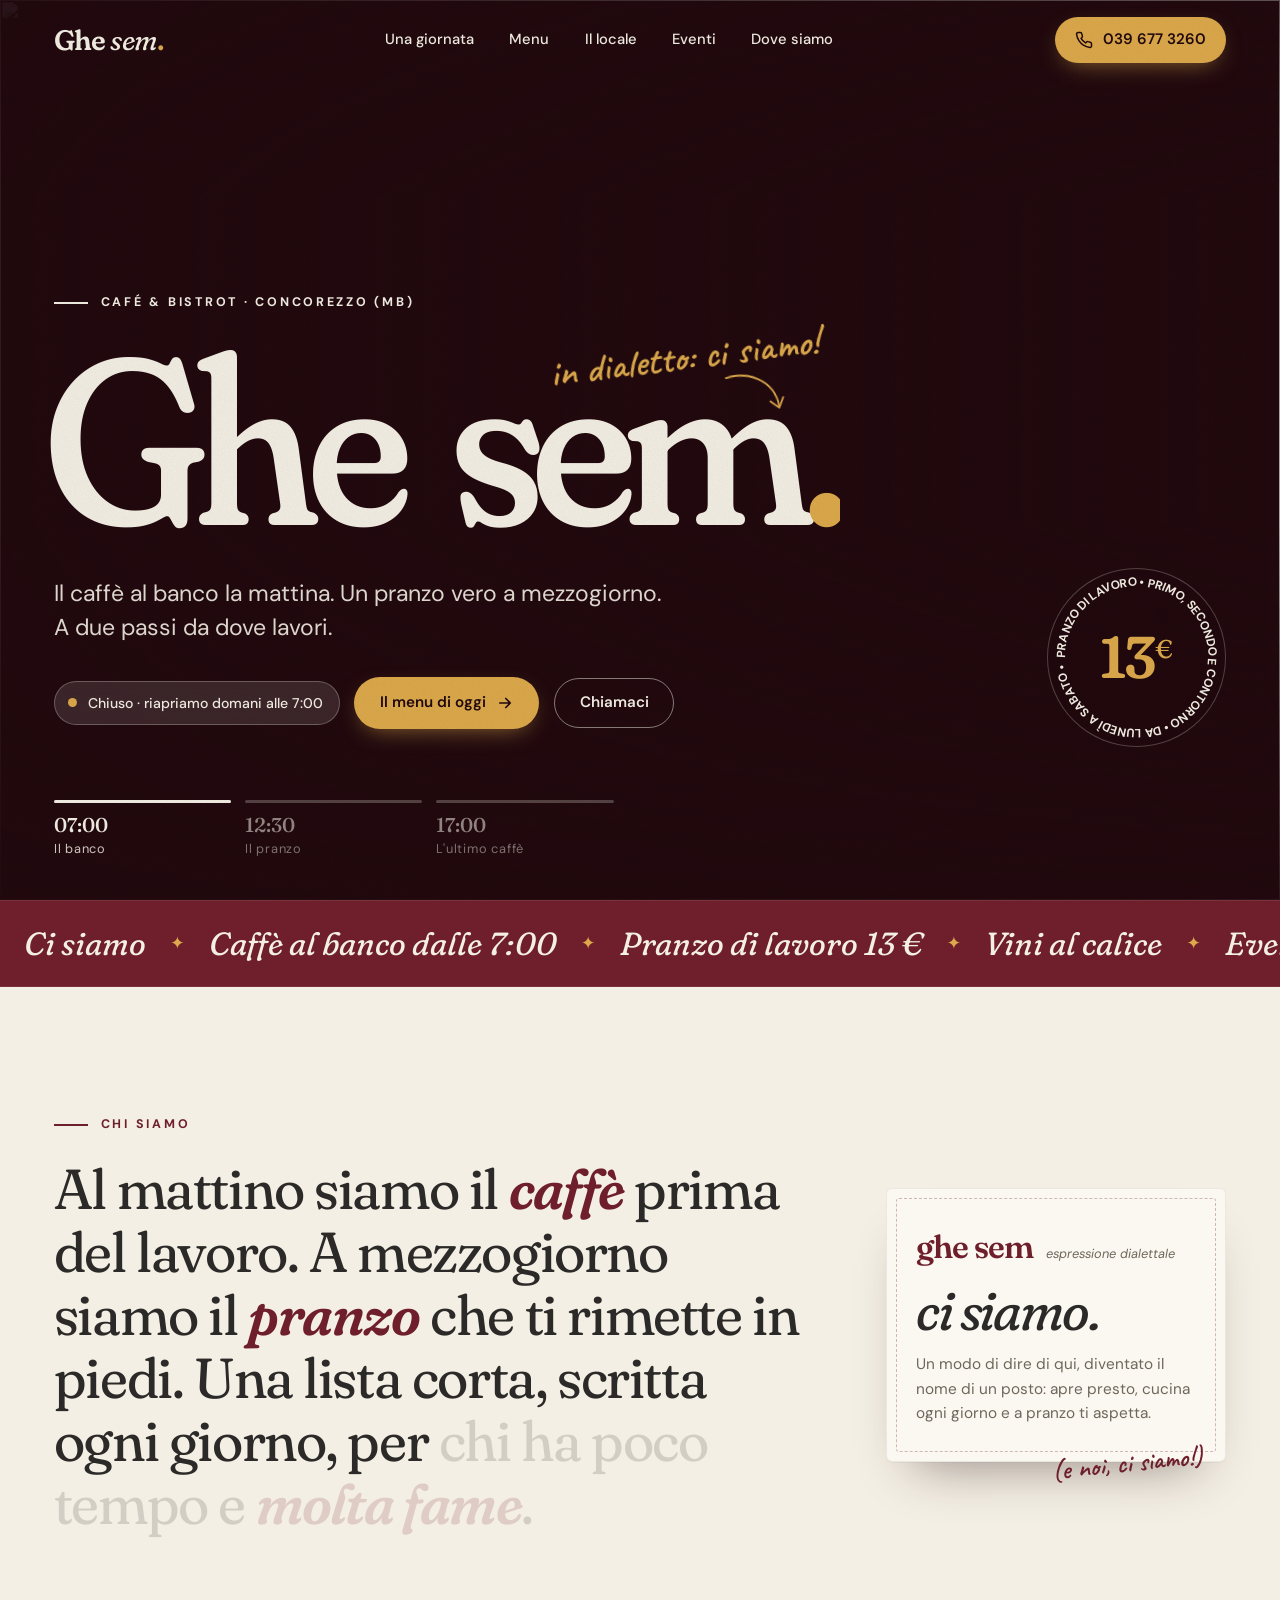
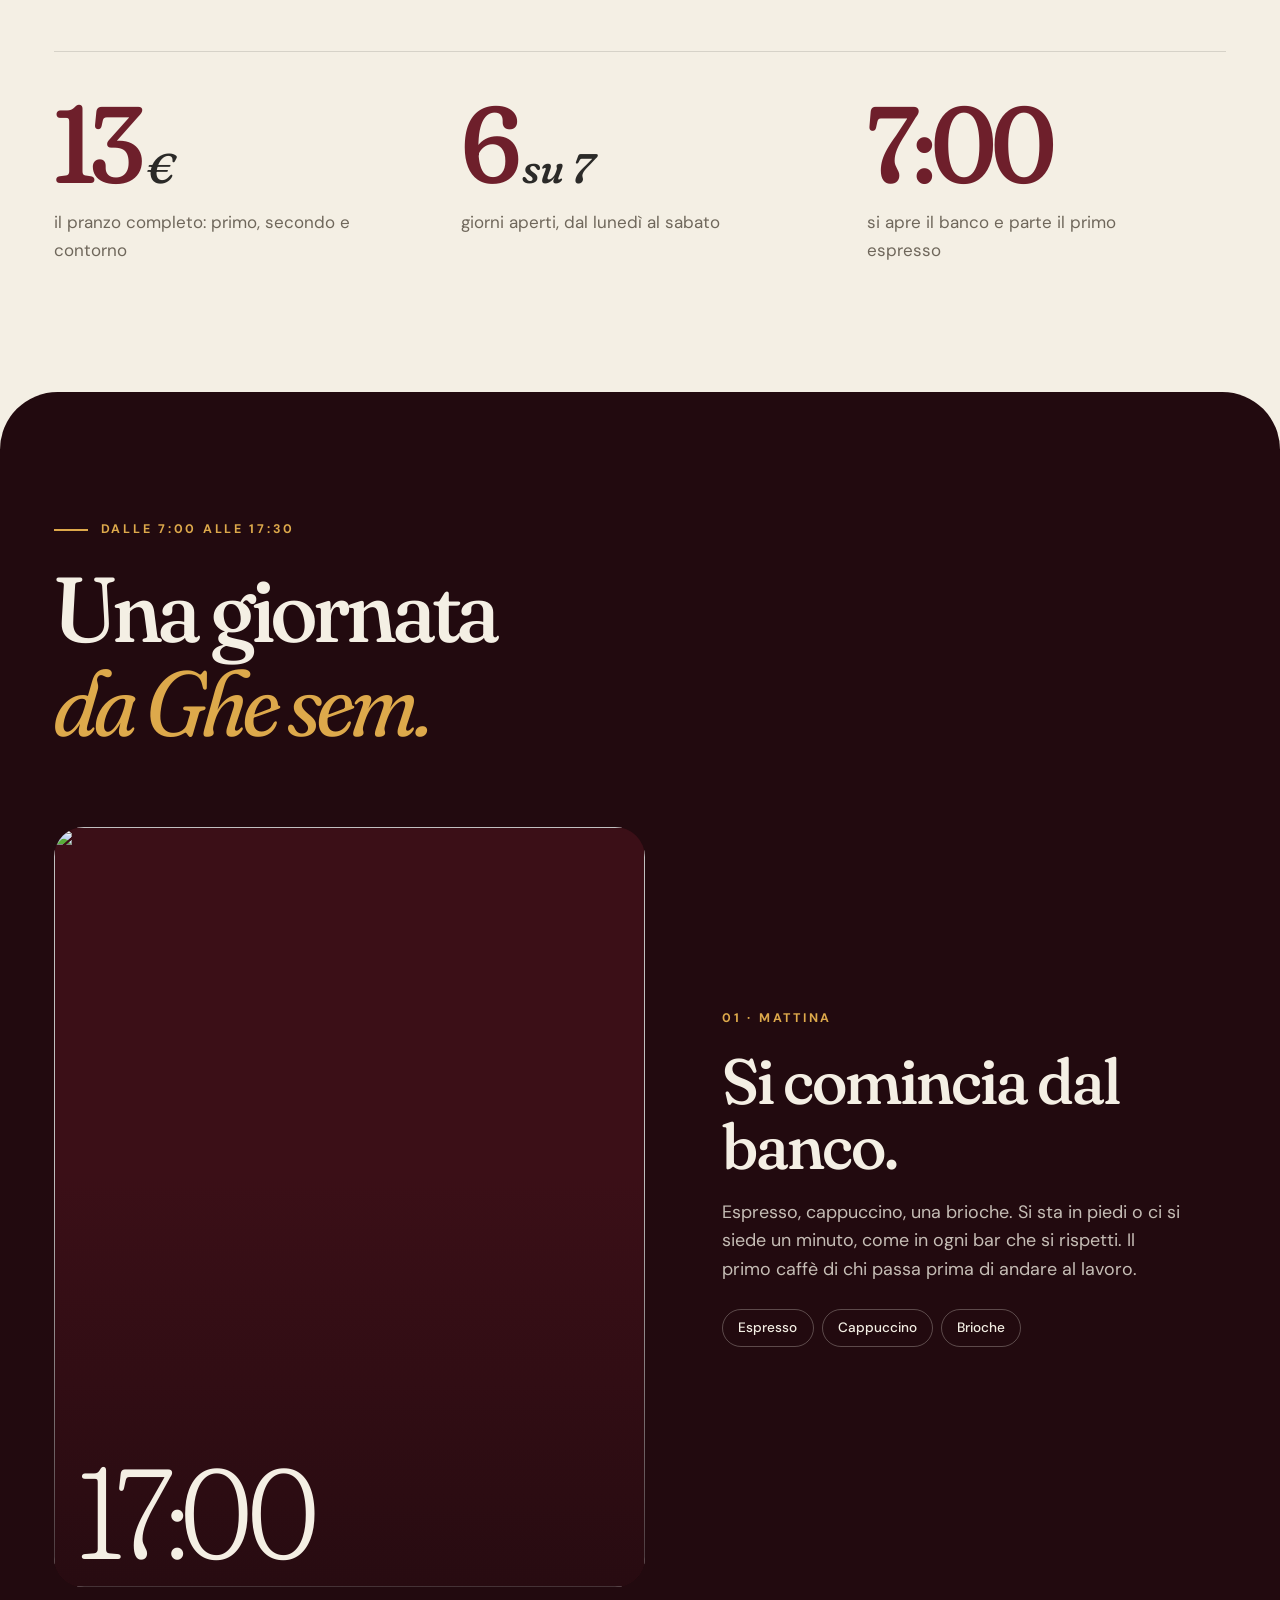
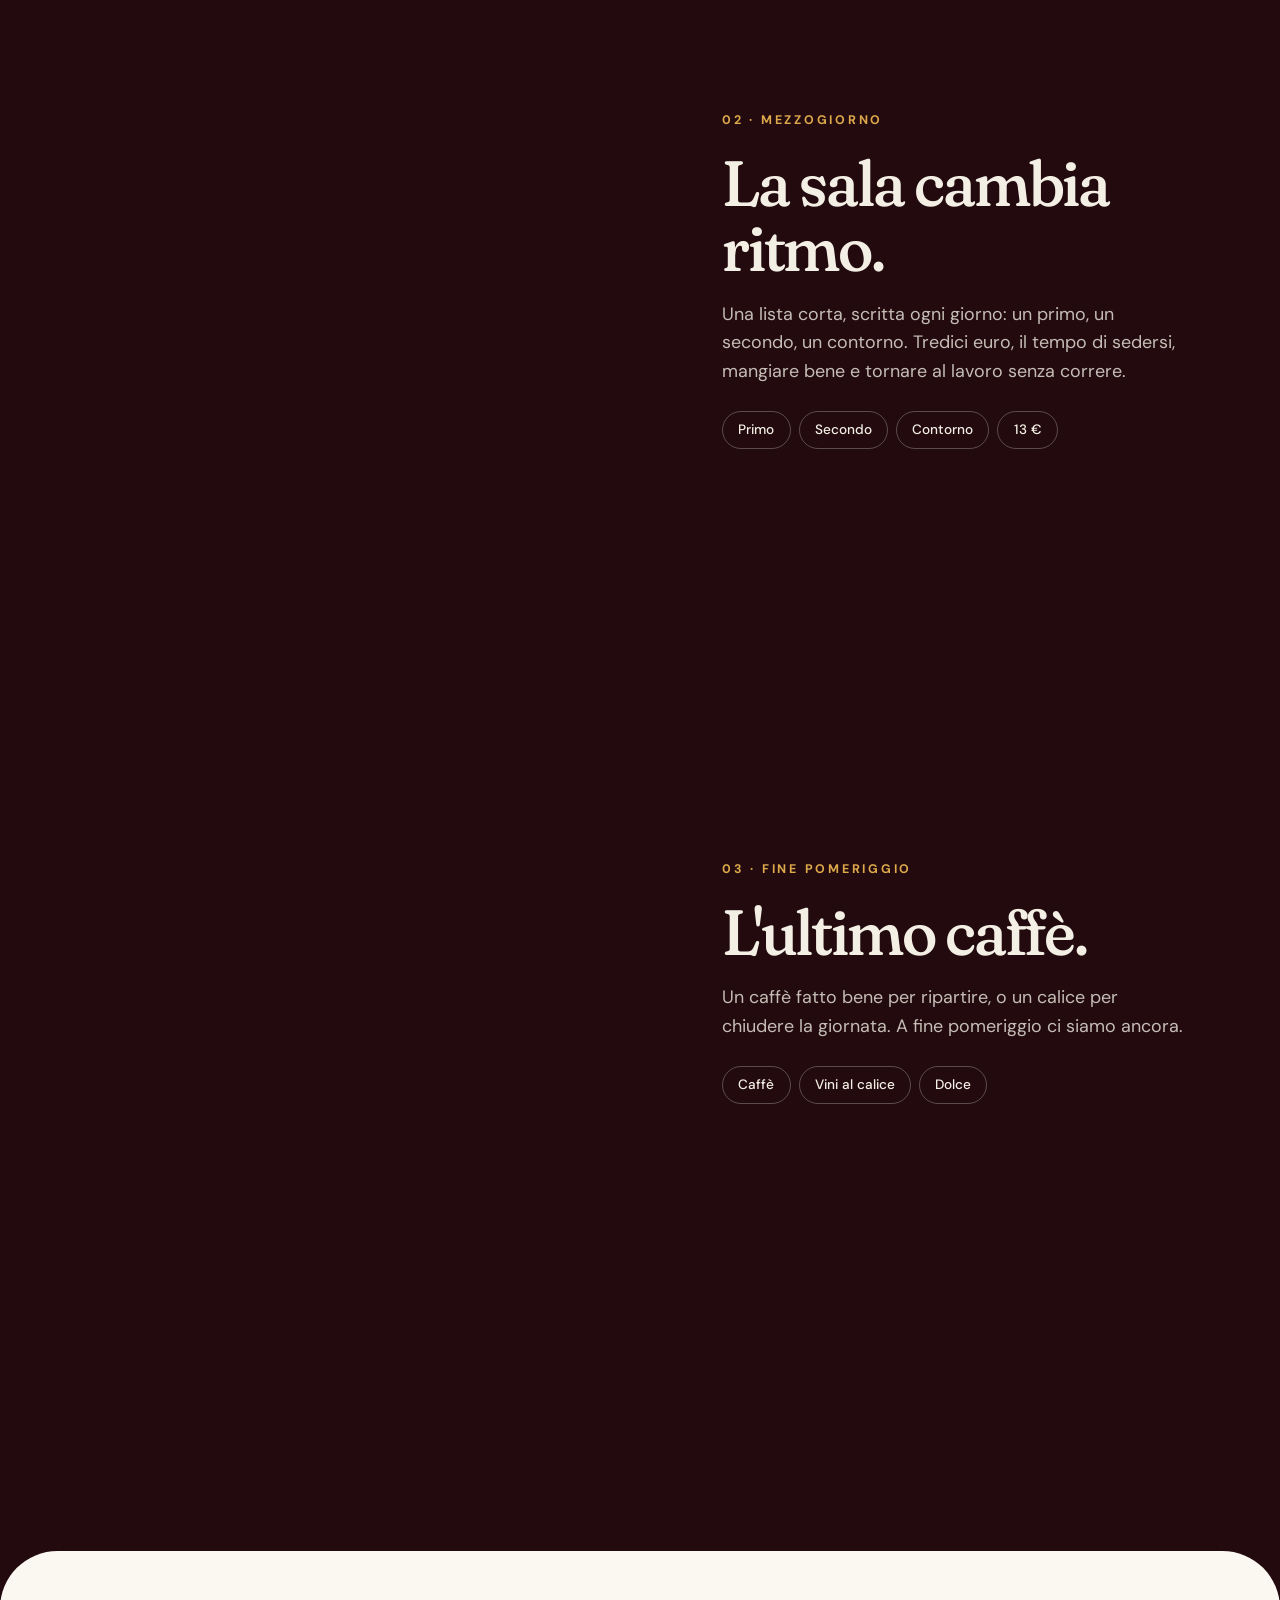
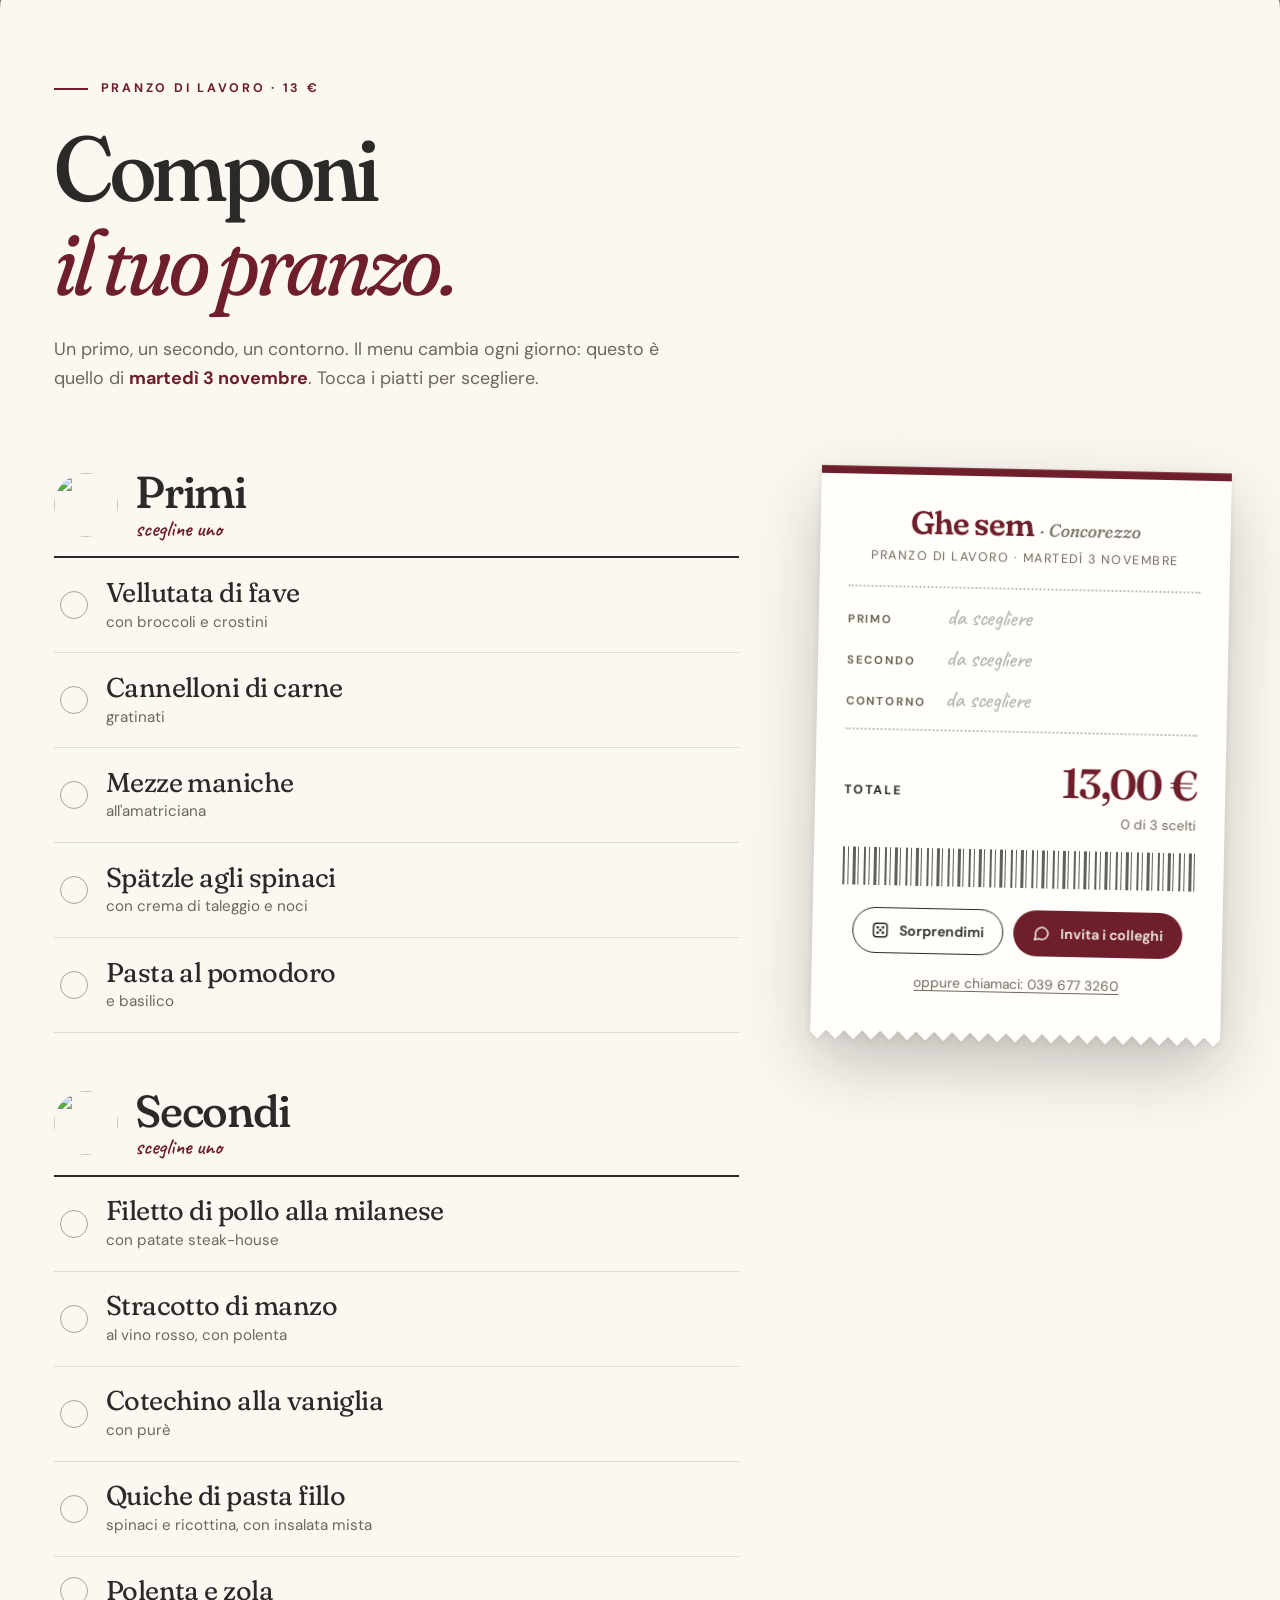
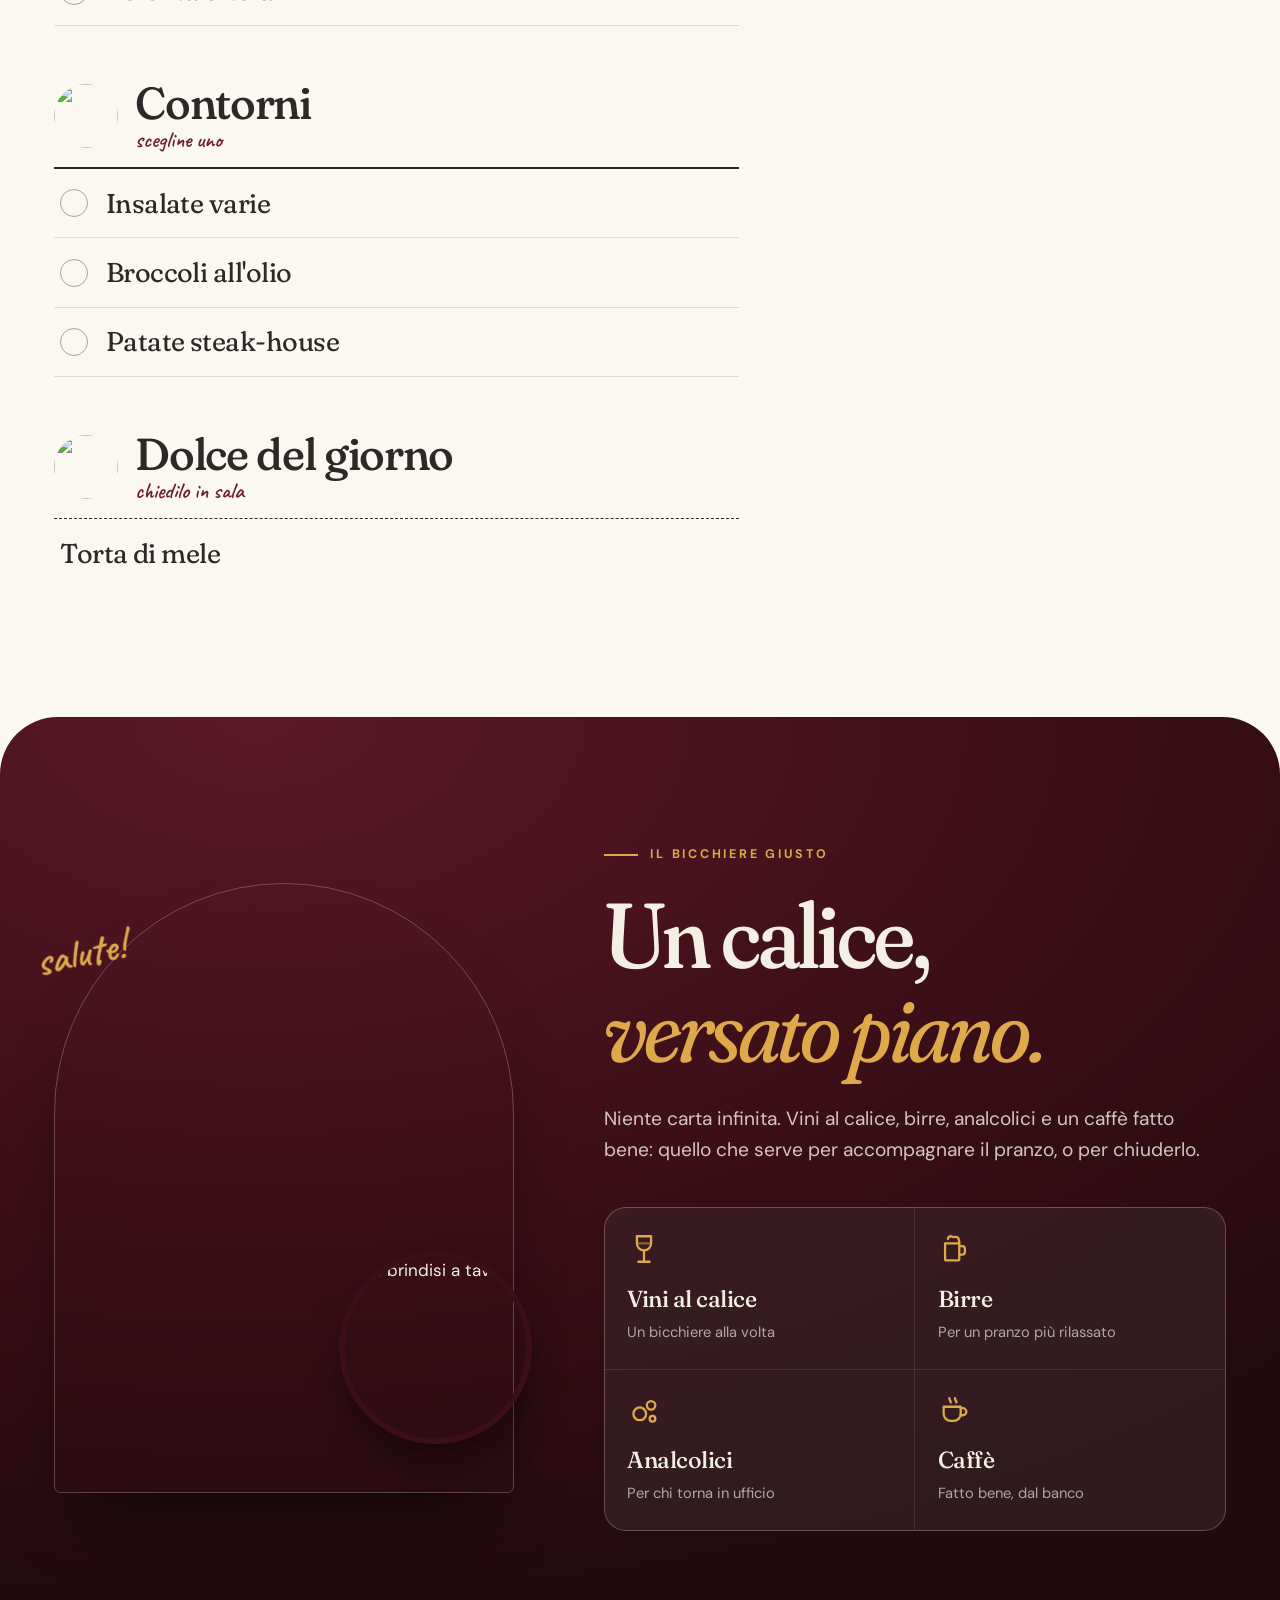
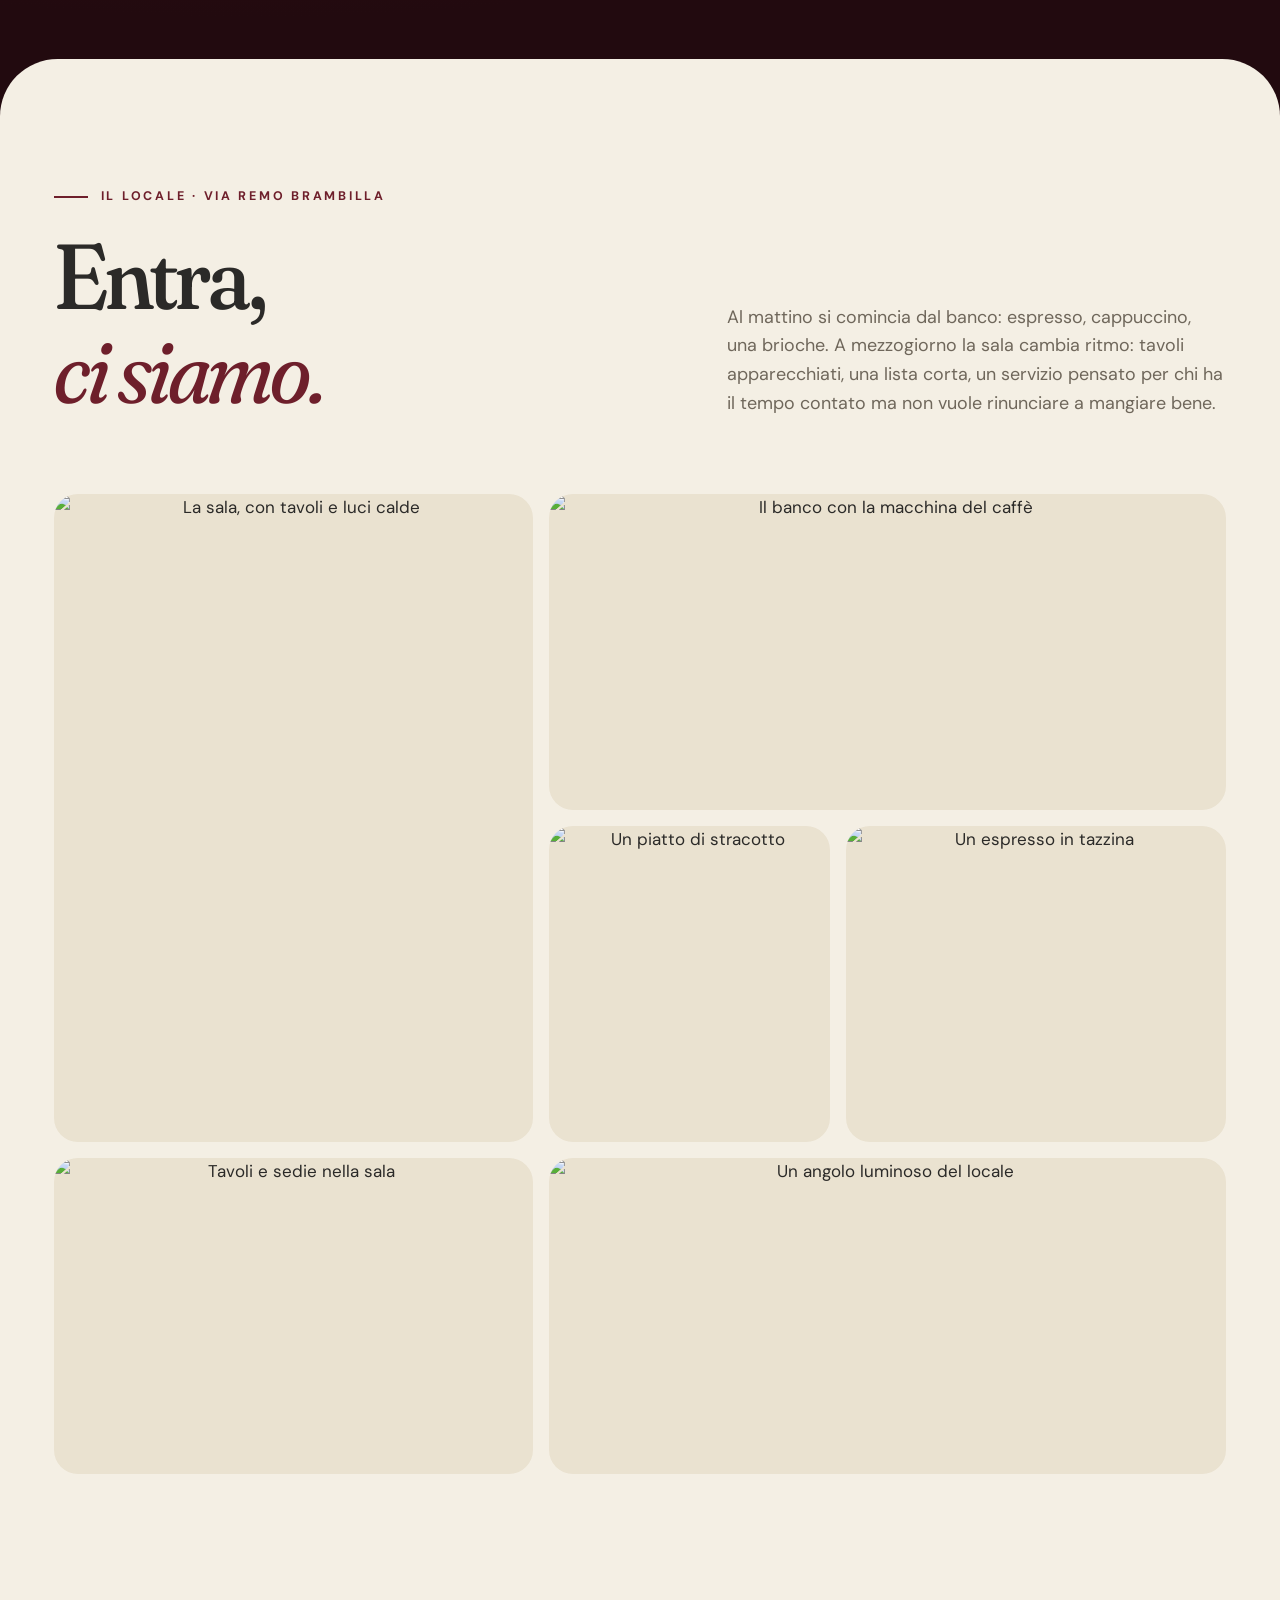
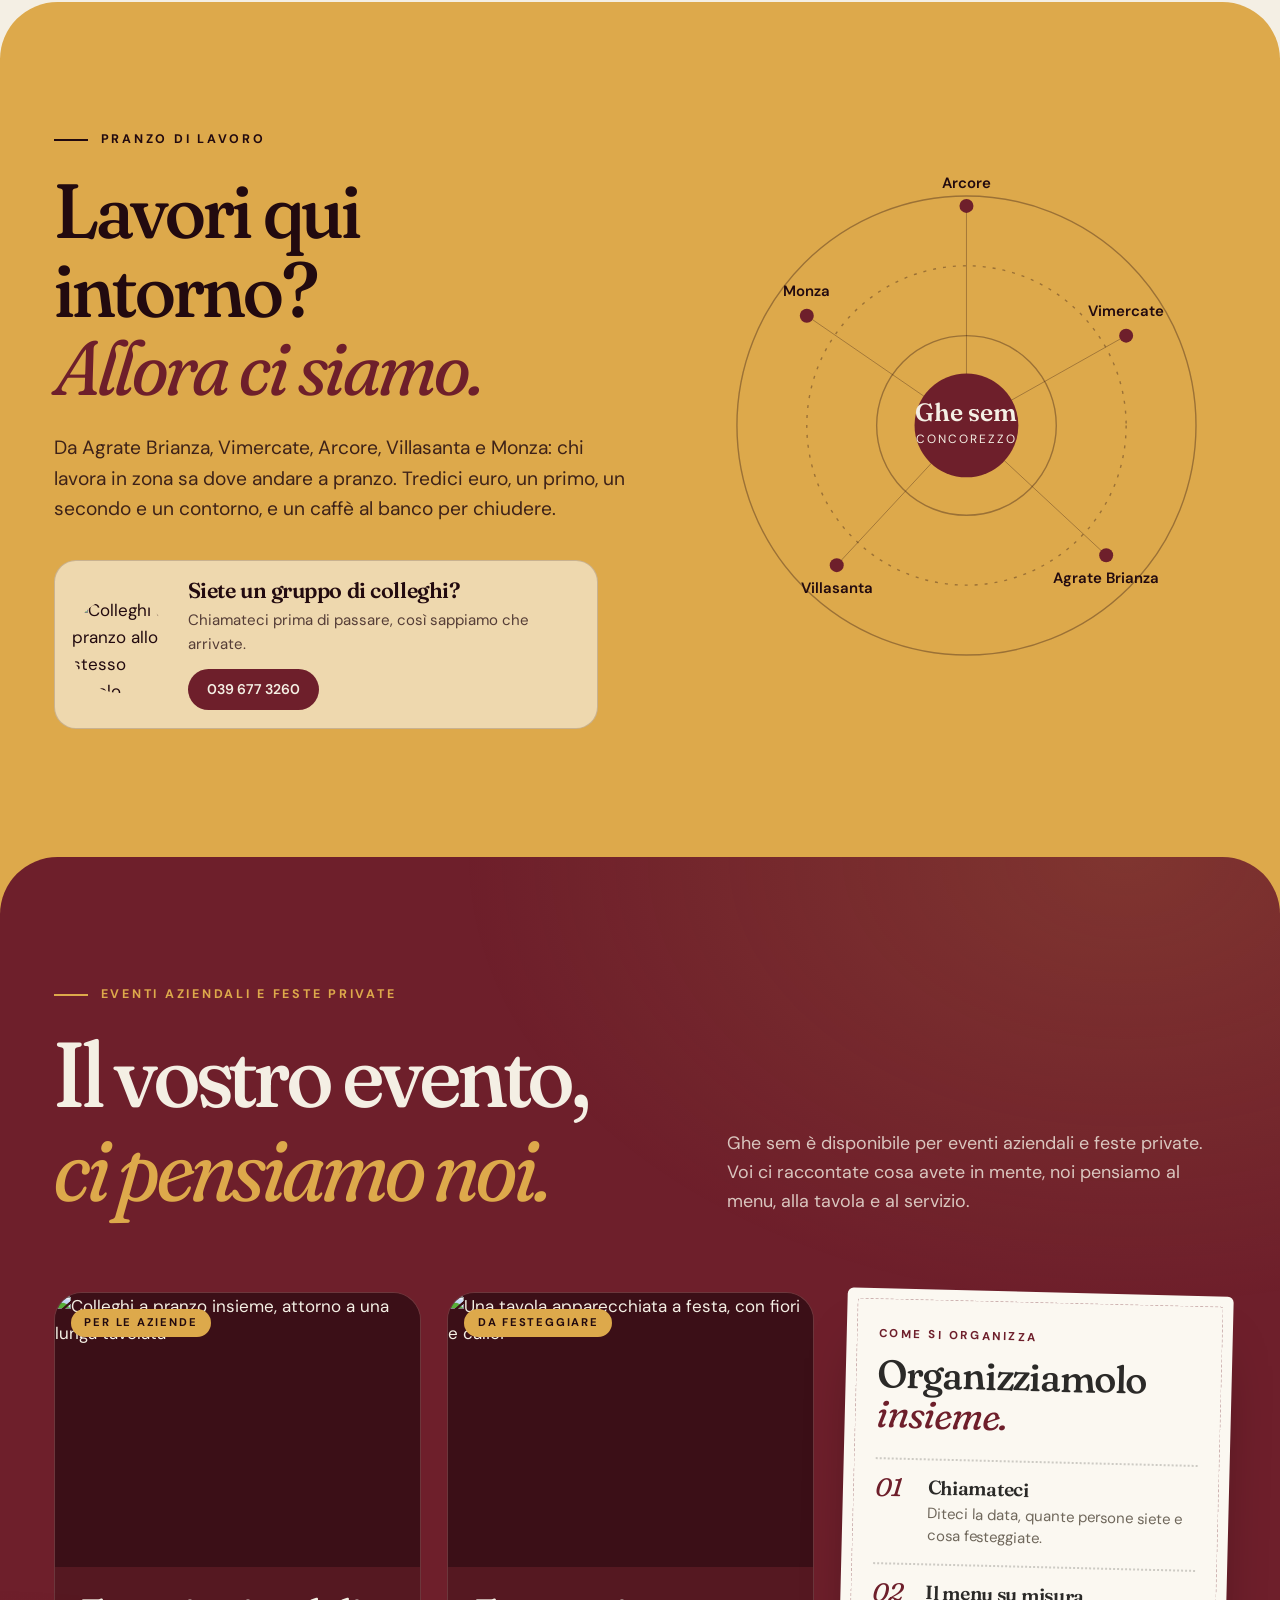
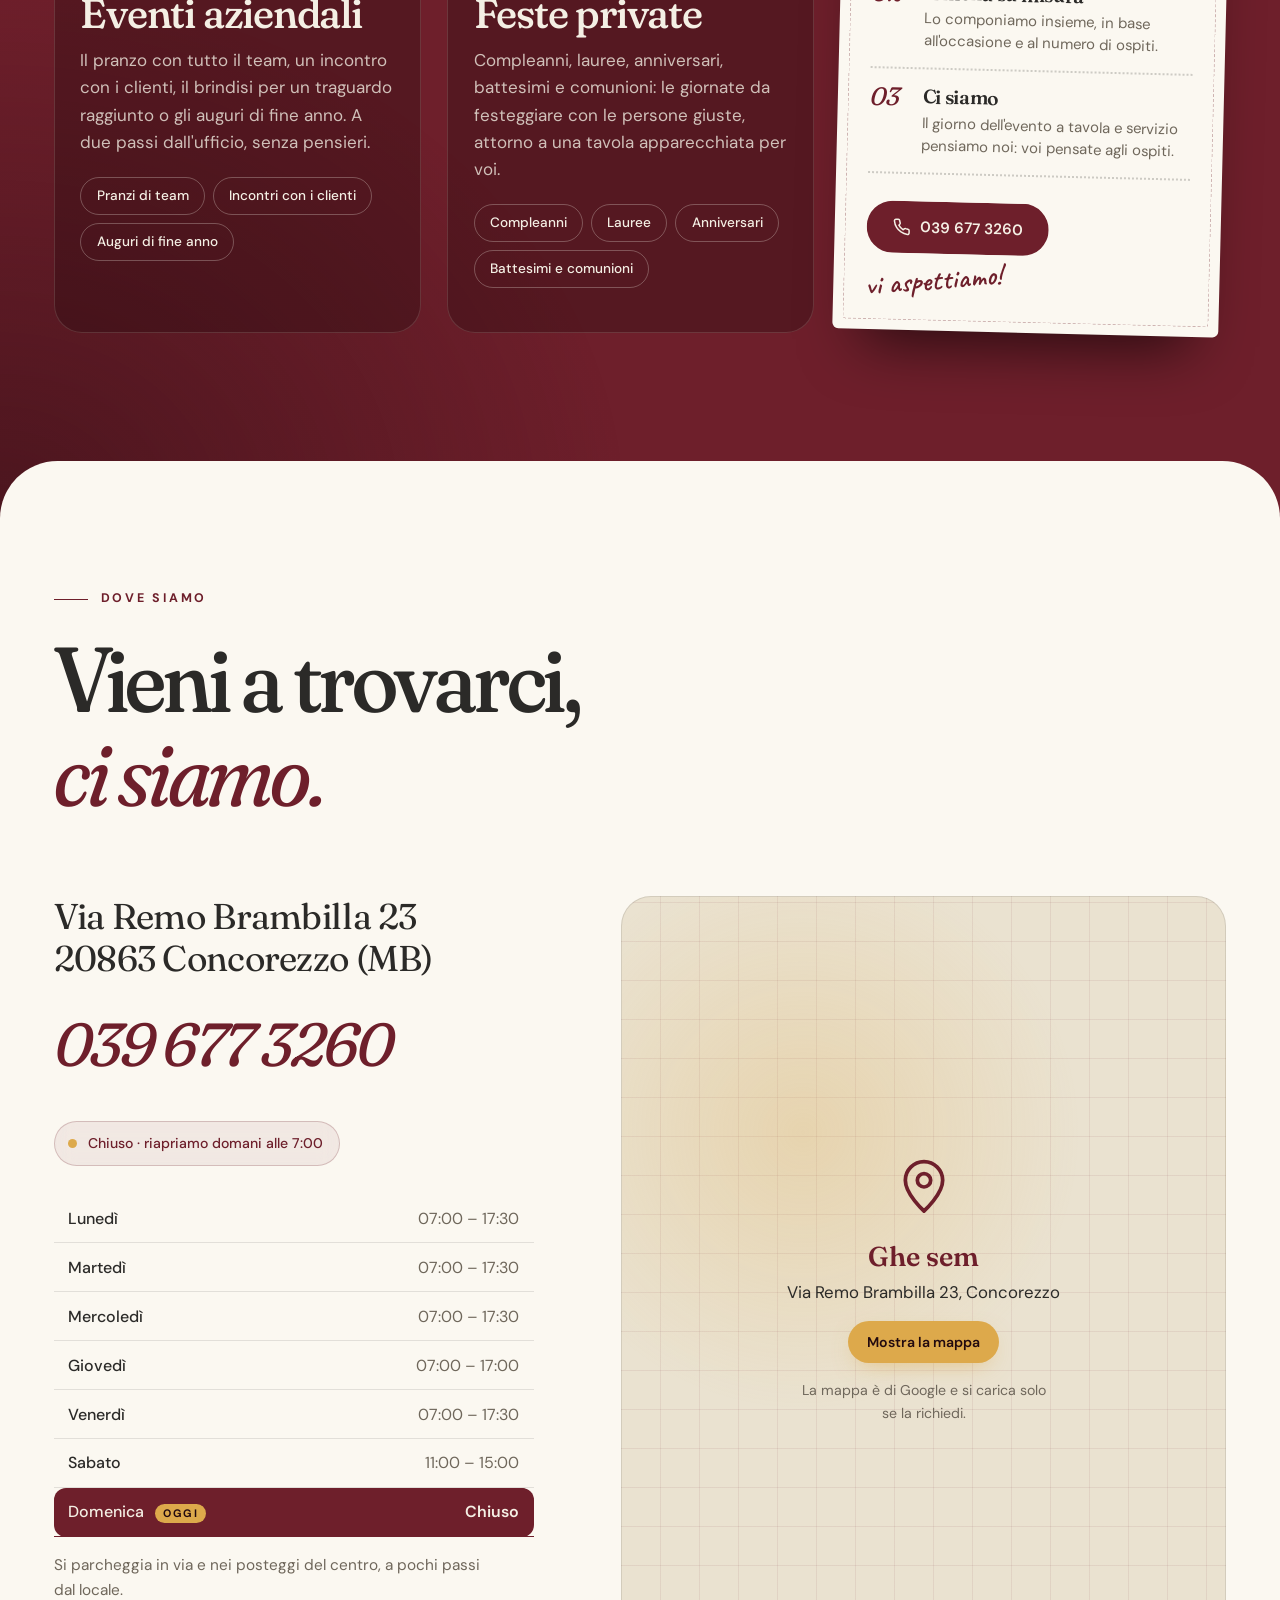
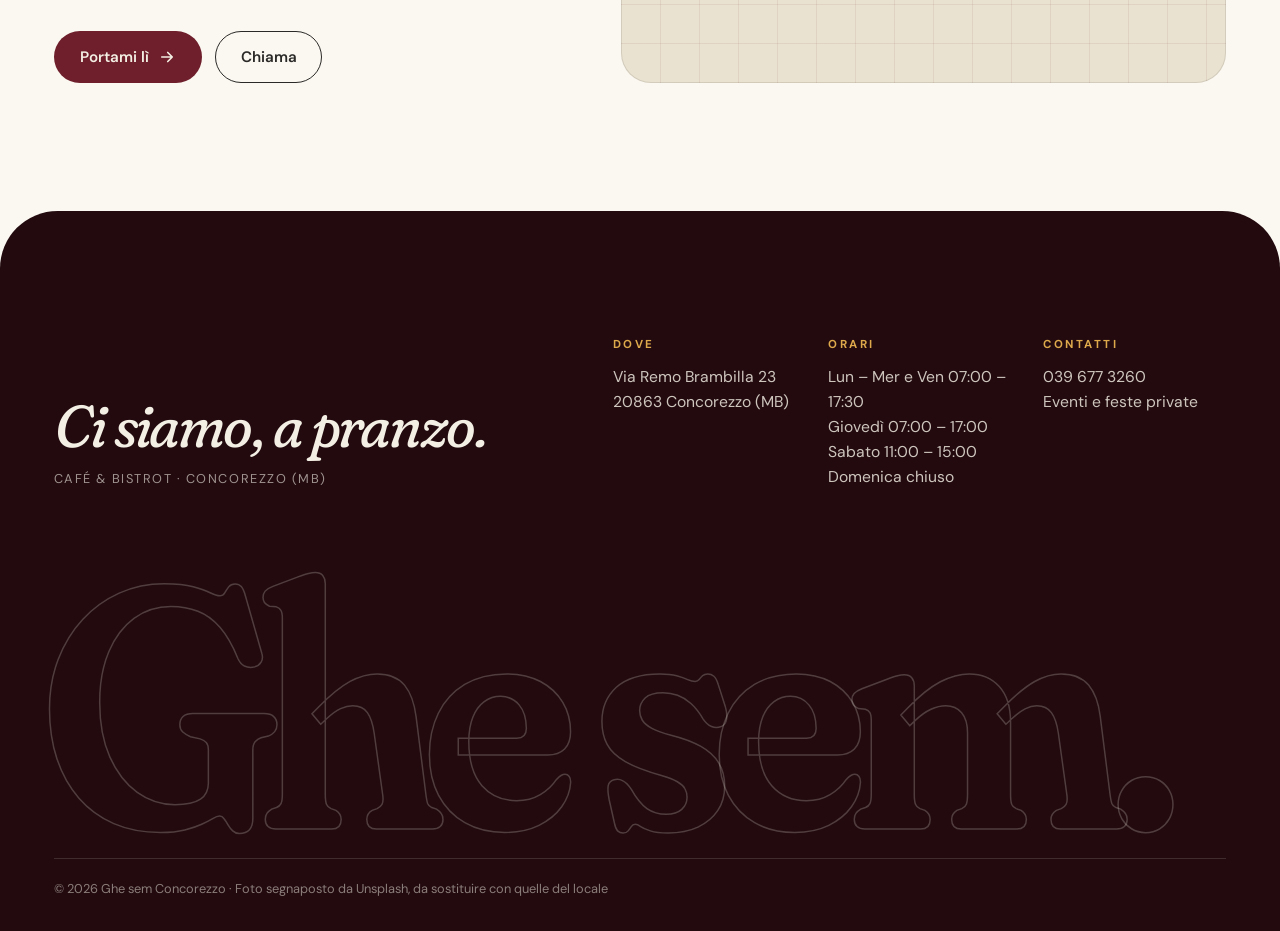
==== commit 3dd22017: "Sezione Eventi: eventi aziendali e feste private Nuova sezione tra "Per chi lavora qui" e "Dove siam" ====
--- a/index.html
+++ b/index.html
@@ -4,13 +4,13 @@
 <meta charset="utf-8">
 <meta name="viewport" content="width=device-width, initial-scale=1, viewport-fit=cover">
 <title>Ghe sem · Café &amp; bistrot a Concorezzo · Pranzo di lavoro</title>
-<meta name="description" content="Ghe sem, café e bistrot in Via Remo Brambilla 23 a Concorezzo. Caffè al banco dalle 7:00 e pranzo di lavoro a 13 €: primo, secondo e contorno. Dal lunedì al sabato.">
+<meta name="description" content="Ghe sem, café e bistrot in Via Remo Brambilla 23 a Concorezzo. Caffè al banco dalle 7:00, pranzo di lavoro a 13 € dal lunedì al sabato, eventi aziendali e feste private.">
 <meta name="theme-color" content="#6E1F2B">
 
 <meta property="og:type" content="restaurant">
 <meta property="og:locale" content="it_IT">
 <meta property="og:title" content="Ghe sem · Ci siamo, a pranzo.">
-<meta property="og:description" content="Café e bistrot a Concorezzo. Caffè al banco dalle 7:00, pranzo di lavoro a 13 €. Dal lunedì al sabato.">
+<meta property="og:description" content="Café e bistrot a Concorezzo. Caffè al banco dalle 7:00, pranzo di lavoro a 13 €. Eventi aziendali e feste private.">
 <meta property="og:image" content="https://images.unsplash.com/photo-1532117472055-4d0734b51f31?auto=format&fit=crop&w=1200&q=75&h=630">
 <meta name="twitter:card" content="summary_large_image">
 
@@ -60,6 +60,7 @@
       <a href="#giornata">Una giornata</a>
       <a href="#menu">Menu</a>
       <a href="#locale">Il locale</a>
+      <a href="#eventi">Eventi</a>
       <a href="#dove">Dove siamo</a>
     </nav>
     <a class="btn btn-ochre nav-cta" href="tel:+39396773260">
@@ -76,6 +77,7 @@
     <a href="#menu">Menu</a>
     <a href="#locale">Il locale</a>
     <a href="#lavoro">Per chi lavora qui</a>
+    <a href="#eventi">Eventi e feste</a>
     <a href="#dove">Dove siamo</a>
   </nav>
   <p class="mnav-foot">Via Remo Brambilla 23, Concorezzo<br><a href="tel:+39396773260">039 677 3260</a></p>
@@ -135,10 +137,10 @@
 <div class="marquee" data-live aria-hidden="true">
   <div class="marquee-track">
     <div class="marquee-set">
-      <span>Ci siamo</span><i>✦</i><span>Caffè al banco dalle 7:00</span><i>✦</i><span>Pranzo di lavoro 13 €</span><i>✦</i><span>Vini al calice</span><i>✦</i><span>Dal lunedì al sabato</span><i>✦</i><span>Via Remo Brambilla 23</span><i>✦</i>
+      <span>Ci siamo</span><i>✦</i><span>Caffè al banco dalle 7:00</span><i>✦</i><span>Pranzo di lavoro 13 €</span><i>✦</i><span>Vini al calice</span><i>✦</i><span>Eventi e feste private</span><i>✦</i><span>Dal lunedì al sabato</span><i>✦</i><span>Via Remo Brambilla 23</span><i>✦</i>
     </div>
     <div class="marquee-set">
-      <span>Ci siamo</span><i>✦</i><span>Caffè al banco dalle 7:00</span><i>✦</i><span>Pranzo di lavoro 13 €</span><i>✦</i><span>Vini al calice</span><i>✦</i><span>Dal lunedì al sabato</span><i>✦</i><span>Via Remo Brambilla 23</span><i>✦</i>
+      <span>Ci siamo</span><i>✦</i><span>Caffè al banco dalle 7:00</span><i>✦</i><span>Pranzo di lavoro 13 €</span><i>✦</i><span>Vini al calice</span><i>✦</i><span>Eventi e feste private</span><i>✦</i><span>Dal lunedì al sabato</span><i>✦</i><span>Via Remo Brambilla 23</span><i>✦</i>
     </div>
   </div>
 </div>
@@ -417,6 +419,66 @@
   </div>
 </section>
 
+<!-- ============================ EVENTI ============================ -->
+<section class="events stack" id="eventi">
+  <div class="wrap">
+    <header class="sec-head sec-split">
+      <div>
+        <p class="kicker kicker-ochre" data-reveal>Eventi aziendali e feste private</p>
+        <h2 data-reveal style="--d:80ms">Il vostro evento,<br><em>ci pensiamo noi.</em></h2>
+      </div>
+      <p class="sec-sub" data-reveal style="--d:160ms">Ghe sem è disponibile per eventi aziendali e feste private. Voi ci raccontate cosa avete in mente, noi pensiamo al menu, alla tavola e al servizio.</p>
+    </header>
+
+    <div class="ev-grid">
+      <article class="ev-card" data-reveal>
+        <div class="ev-media">
+          <img src="https://images.unsplash.com/photo-1528605248644-14dd04022da1?auto=format&fit=crop&w=900&q=75" srcset="https://images.unsplash.com/photo-1528605248644-14dd04022da1?auto=format&fit=crop&w=480&q=75 480w, https://images.unsplash.com/photo-1528605248644-14dd04022da1?auto=format&fit=crop&w=800&q=75 800w, https://images.unsplash.com/photo-1528605248644-14dd04022da1?auto=format&fit=crop&w=1200&q=75 1200w" sizes="(min-width:1080px) 30vw, (min-width:700px) 46vw, 90vw" alt="Colleghi a pranzo insieme, attorno a una lunga tavolata" loading="lazy">
+          <span class="ev-tag">Per le aziende</span>
+        </div>
+        <div class="ev-body">
+          <h3>Eventi aziendali</h3>
+          <p>Il pranzo con tutto il team, un incontro con i clienti, il brindisi per un traguardo raggiunto o gli auguri di fine anno. A due passi dall'ufficio, senza pensieri.</p>
+          <ul class="chips"><li>Pranzi di team</li><li>Incontri con i clienti</li><li>Auguri di fine anno</li></ul>
+        </div>
+      </article>
+
+      <article class="ev-card" data-reveal style="--d:120ms">
+        <div class="ev-media">
+          <img src="https://images.unsplash.com/photo-1511795409834-ef04bbd61622?auto=format&fit=crop&w=900&q=75" srcset="https://images.unsplash.com/photo-1511795409834-ef04bbd61622?auto=format&fit=crop&w=480&q=75 480w, https://images.unsplash.com/photo-1511795409834-ef04bbd61622?auto=format&fit=crop&w=800&q=75 800w, https://images.unsplash.com/photo-1511795409834-ef04bbd61622?auto=format&fit=crop&w=1200&q=75 1200w" sizes="(min-width:1080px) 30vw, (min-width:700px) 46vw, 90vw" alt="Una tavola apparecchiata a festa, con fiori e calici" loading="lazy">
+          <span class="ev-tag">Da festeggiare</span>
+        </div>
+        <div class="ev-body">
+          <h3>Feste private</h3>
+          <p>Compleanni, lauree, anniversari, battesimi e comunioni: le giornate da festeggiare con le persone giuste, attorno a una tavola apparecchiata per voi.</p>
+          <ul class="chips"><li>Compleanni</li><li>Lauree</li><li>Anniversari</li><li>Battesimi e comunioni</li></ul>
+        </div>
+      </article>
+
+      <aside class="ev-invite" data-reveal="zoom" style="--d:240ms" aria-labelledby="inv-title">
+        <div class="invite">
+          <div class="inv-head">
+            <p class="inv-kicker">Come si organizza</p>
+            <h3 id="inv-title">Organizziamolo<br><em>insieme.</em></h3>
+          </div>
+          <ol class="inv-steps">
+            <li><span class="inv-n" aria-hidden="true">01</span><div><b>Chiamateci</b><p>Diteci la data, quante persone siete e cosa festeggiate.</p></div></li>
+            <li><span class="inv-n" aria-hidden="true">02</span><div><b>Il menu su misura</b><p>Lo componiamo insieme, in base all'occasione e al numero di ospiti.</p></div></li>
+            <li><span class="inv-n" aria-hidden="true">03</span><div><b>Ci siamo</b><p>Il giorno dell'evento a tavola e servizio pensiamo noi: voi pensate agli ospiti.</p></div></li>
+          </ol>
+          <div class="inv-foot">
+            <a class="btn btn-wine" href="tel:+39396773260">
+              <svg viewBox="0 0 24 24" fill="none" stroke="currentColor" stroke-width="2" stroke-linecap="round" stroke-linejoin="round"><path d="M22 16.9v3a2 2 0 0 1-2.2 2 19.8 19.8 0 0 1-8.6-3.1 19.5 19.5 0 0 1-6-6A19.8 19.8 0 0 1 2.1 4.2 2 2 0 0 1 4.1 2h3a2 2 0 0 1 2 1.7c.1 1 .4 1.9.7 2.8a2 2 0 0 1-.5 2.1L8.1 9.9a16 16 0 0 0 6 6l1.3-1.3a2 2 0 0 1 2.1-.4c.9.3 1.8.6 2.8.7a2 2 0 0 1 1.7 2Z"/></svg>
+              039 677 3260
+            </a>
+            <span class="inv-hand" aria-hidden="true">vi aspettiamo!</span>
+          </div>
+        </div>
+      </aside>
+    </div>
+  </div>
+</section>
+
 <!-- ============================ DOVE SIAMO ============================ -->
 <section class="where stack" id="dove">
   <div class="wrap">
@@ -489,7 +551,7 @@
         </div>
         <div>
           <h4>Contatti</h4>
-          <p><a href="tel:+39396773260">039 677 3260</a></p>
+          <p><a href="tel:+39396773260">039 677 3260</a><br><a href="#eventi">Eventi e feste private</a></p>
         </div>
       </div>
     </div>
--- a/css/style.css
+++ b/css/style.css
@@ -632,6 +632,87 @@
 .orbit g[opacity] circle:nth-child(2) { transform-origin: 260px 260px; animation: spin 90s linear infinite; }
 
 /* ==========================================================================
+   EVENTI
+   ========================================================================== */
+.events { background: var(--wine); color: var(--cream); }
+/* luce calda dall'alto, come in sala a fine giornata */
+.events::before {
+  content: ""; position: absolute; inset: 0; border-radius: inherit; pointer-events: none;
+  background:
+    radial-gradient(80% 55% at 88% 0%, rgba(221, 169, 75, .16), transparent 65%),
+    radial-gradient(70% 60% at 0% 100%, rgba(34, 10, 15, .45), transparent 70%);
+}
+.events > .wrap { position: relative; }
+.events h2 { color: var(--cream); }
+.events h2 em { color: var(--ochre); }
+.events .sec-sub { color: rgba(244, 239, 228, .8); }
+
+.ev-grid { display: grid; gap: 22px; }
+@media (min-width: 700px) {
+  .ev-grid { grid-template-columns: repeat(2, 1fr); }
+  .ev-invite { grid-column: 1 / -1; margin-top: 1.4rem; }
+}
+@media (min-width: 1080px) {
+  .ev-grid { grid-template-columns: 1fr 1fr 1.05fr; gap: 26px; }
+  .ev-invite { grid-column: auto; margin-top: 0; }
+}
+
+.ev-card {
+  display: flex; flex-direction: column;
+  background: rgba(34, 10, 15, .32);
+  border: 1px solid rgba(244, 239, 228, .14);
+  border-radius: 28px; overflow: hidden;
+}
+.ev-media { position: relative; aspect-ratio: 4 / 3; overflow: hidden; background: var(--wine-deep); }
+.ev-media img { width: 100%; height: 100%; object-fit: cover; transition: transform 1.1s var(--ease); }
+.ev-card:hover .ev-media img { transform: scale(1.05); }
+.ev-tag {
+  position: absolute; left: 1rem; top: 1rem;
+  padding: .45rem .85rem; border-radius: 99px;
+  background: var(--ochre); color: var(--wine-ink);
+  font-size: .7rem; font-weight: 700; letter-spacing: .16em; text-transform: uppercase; line-height: 1.2;
+}
+.ev-body { padding: 1.6rem 1.6rem 1.9rem; }
+.ev-body h3 { font-size: clamp(2rem, 3.2vw, 2.6rem); letter-spacing: -.03em; }
+.ev-body p { margin-top: .8rem; color: rgba(244, 239, 228, .78); }
+.ev-body .chips { margin-top: 1.3rem; }
+
+/* il biglietto: carta, bordo tratteggiato, appena storto come il dizionario e lo scontrino */
+.invite {
+  position: relative; height: 100%;
+  background: var(--paper); color: var(--ink);
+  border-radius: 6px;
+  padding: 2.3rem 2rem 2.2rem;
+  transform: rotate(1.4deg);
+  box-shadow: 0 1px 0 rgba(0, 0, 0, .04), 0 40px 60px -30px rgba(0, 0, 0, .65);
+  transition: transform .6s var(--ease);
+}
+.invite:hover { transform: rotate(0); }
+.invite::before { content: ""; position: absolute; inset: 10px; border: 1px dashed rgba(110, 31, 43, .32); border-radius: 3px; pointer-events: none; }
+.inv-kicker { font-size: .72rem; font-weight: 700; letter-spacing: .22em; text-transform: uppercase; color: var(--wine); }
+.invite h3 { font-size: clamp(2rem, 3vw, 2.5rem); letter-spacing: -.03em; margin-top: .7rem; }
+.inv-steps { list-style: none; padding: 0; margin: 1.5rem 0 1.7rem; }
+.inv-steps li { display: grid; grid-template-columns: 2.4rem 1fr; gap: .9rem; padding: 1rem 0; border-top: 2px dotted rgba(43, 42, 40, .22); }
+.inv-steps li:last-child { border-bottom: 2px dotted rgba(43, 42, 40, .22); }
+.inv-n { font-family: var(--ff-display); font-style: italic; font-size: 1.6rem; line-height: 1; color: var(--wine); font-variation-settings: "SOFT" 100, "WONK" 1; }
+.inv-steps b { display: block; font-family: var(--ff-display); font-size: 1.2rem; font-weight: 600; letter-spacing: -.015em; line-height: 1.2; }
+.inv-steps p { font-size: .93rem; line-height: 1.5; color: var(--muted); margin-top: .2rem; }
+.inv-foot { display: flex; flex-wrap: wrap; align-items: center; gap: .8rem 1.2rem; }
+.inv-hand { font-family: var(--ff-hand); font-size: 1.8rem; font-weight: 600; line-height: 1; color: var(--wine); transform: rotate(-6deg); }
+
+/* tablet: il biglietto va a tutta larghezza, titolo a sinistra e passaggi a destra */
+@media (min-width: 700px) and (max-width: 1079px) {
+  .invite { display: grid; grid-template-columns: .8fr 1.2fr; column-gap: 2.8rem; transform: rotate(.6deg); }
+  .inv-head { grid-column: 1; }
+  .inv-foot { grid-column: 1; align-self: end; }
+  .inv-steps { grid-column: 2; grid-row: 1 / span 2; margin: 0; }
+}
+@media (max-width: 699px) {
+  .invite { padding: 2.1rem 1.6rem 2rem; transform: rotate(.8deg); }
+  .ev-invite { margin-top: 1rem; }
+}
+
+/* ==========================================================================
    DOVE
    ========================================================================== */
 .where { background: var(--paper); }
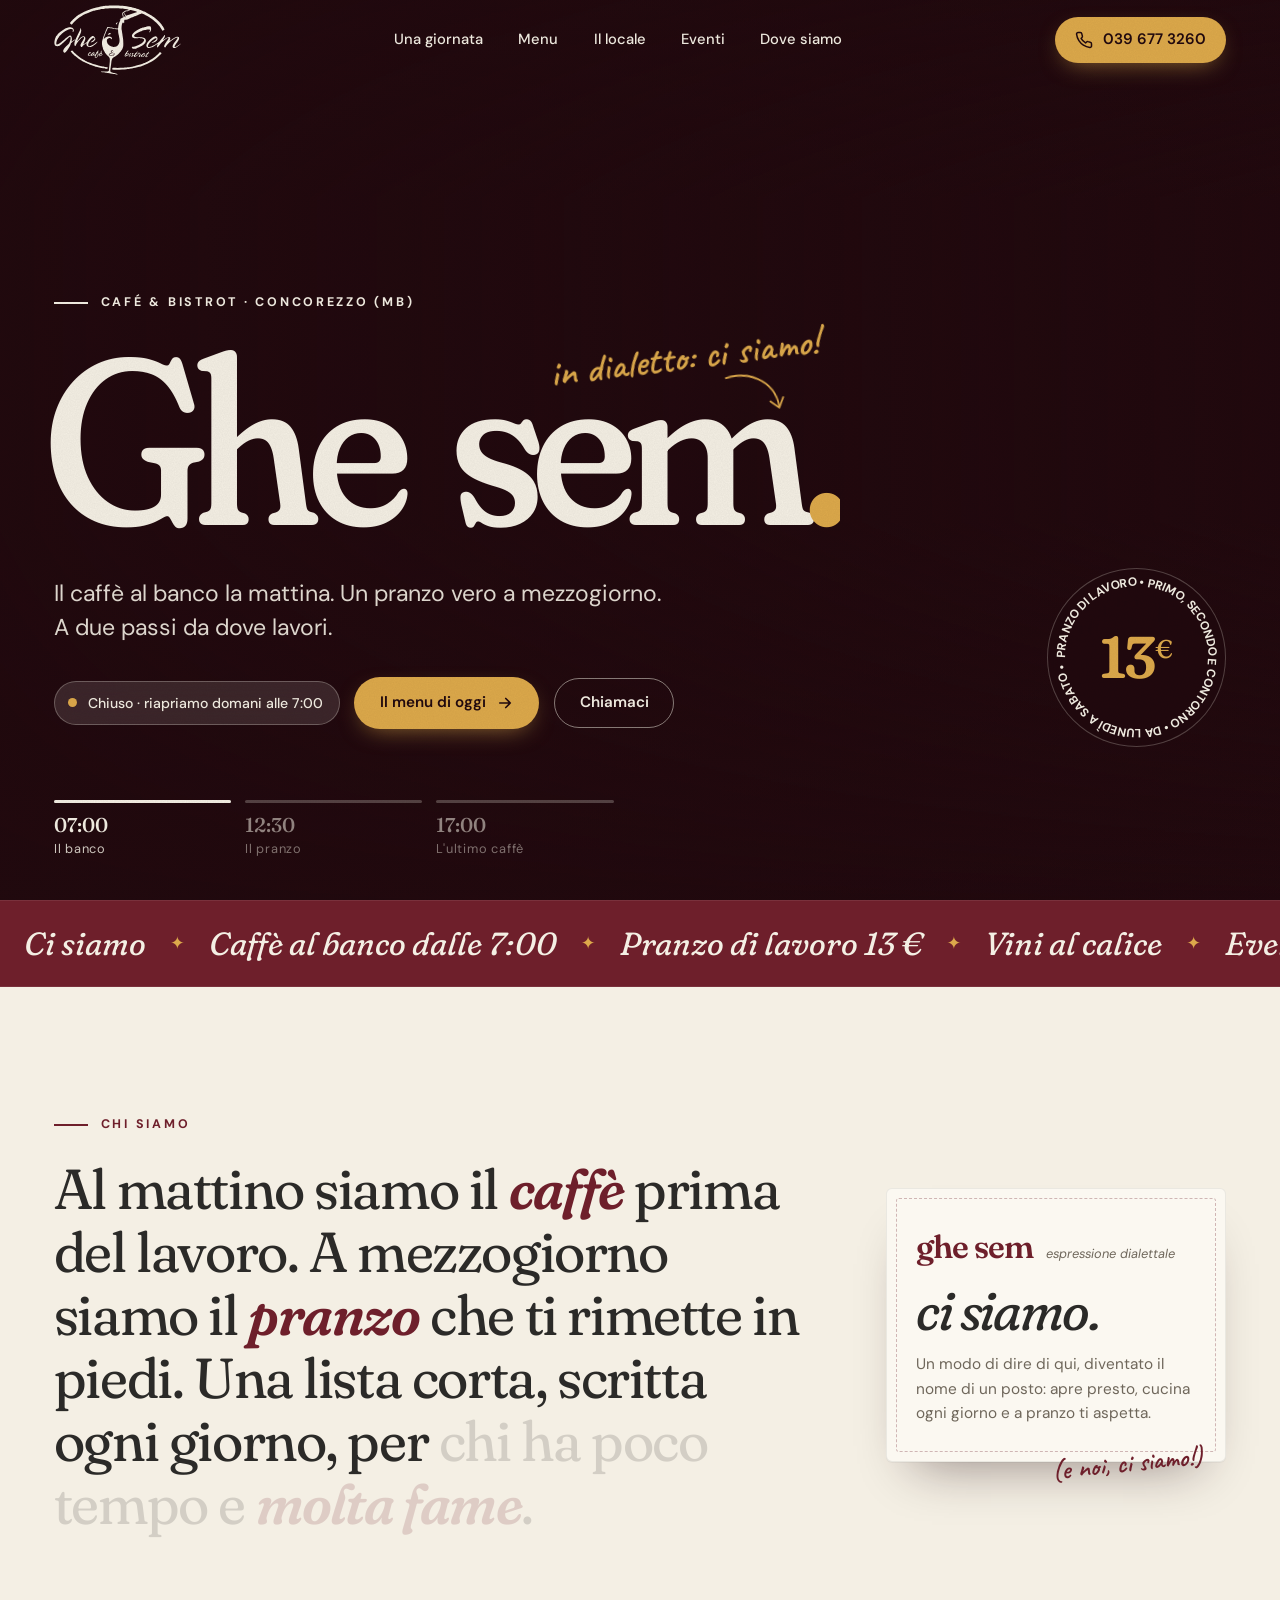
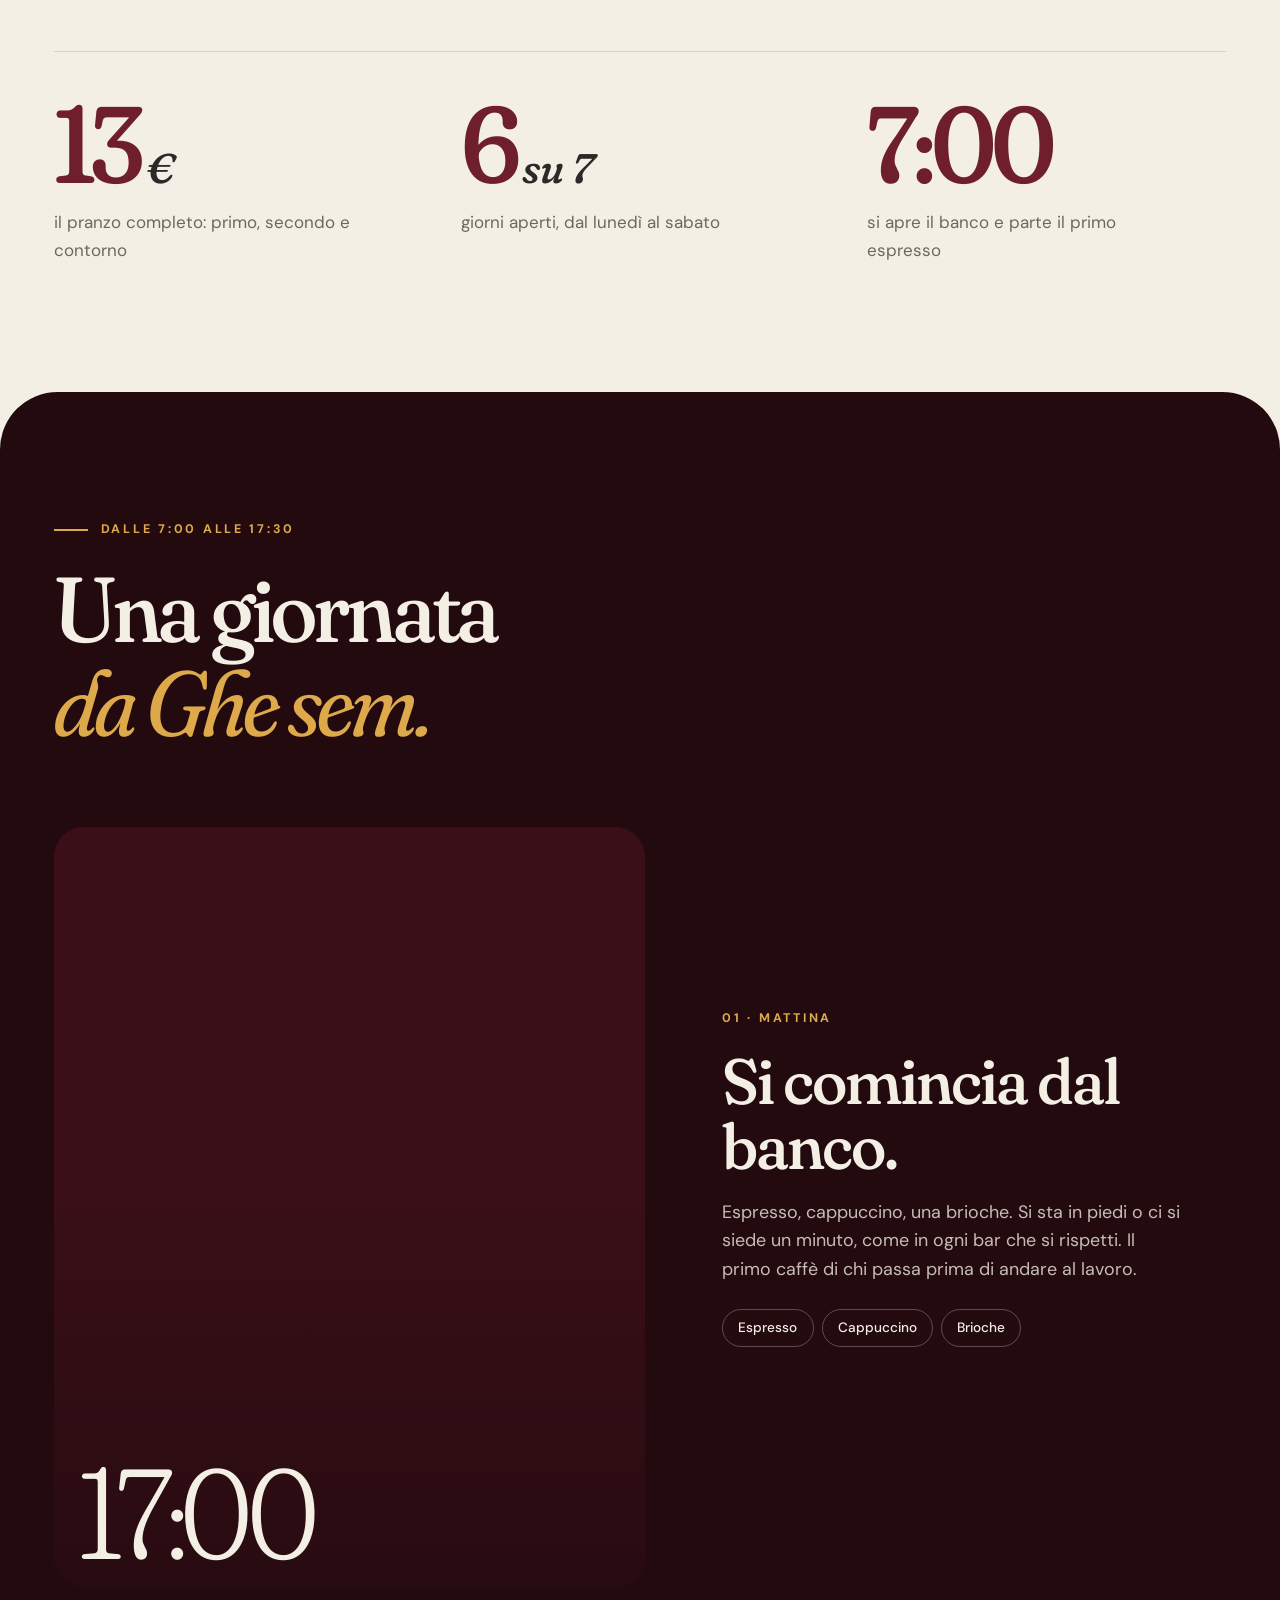
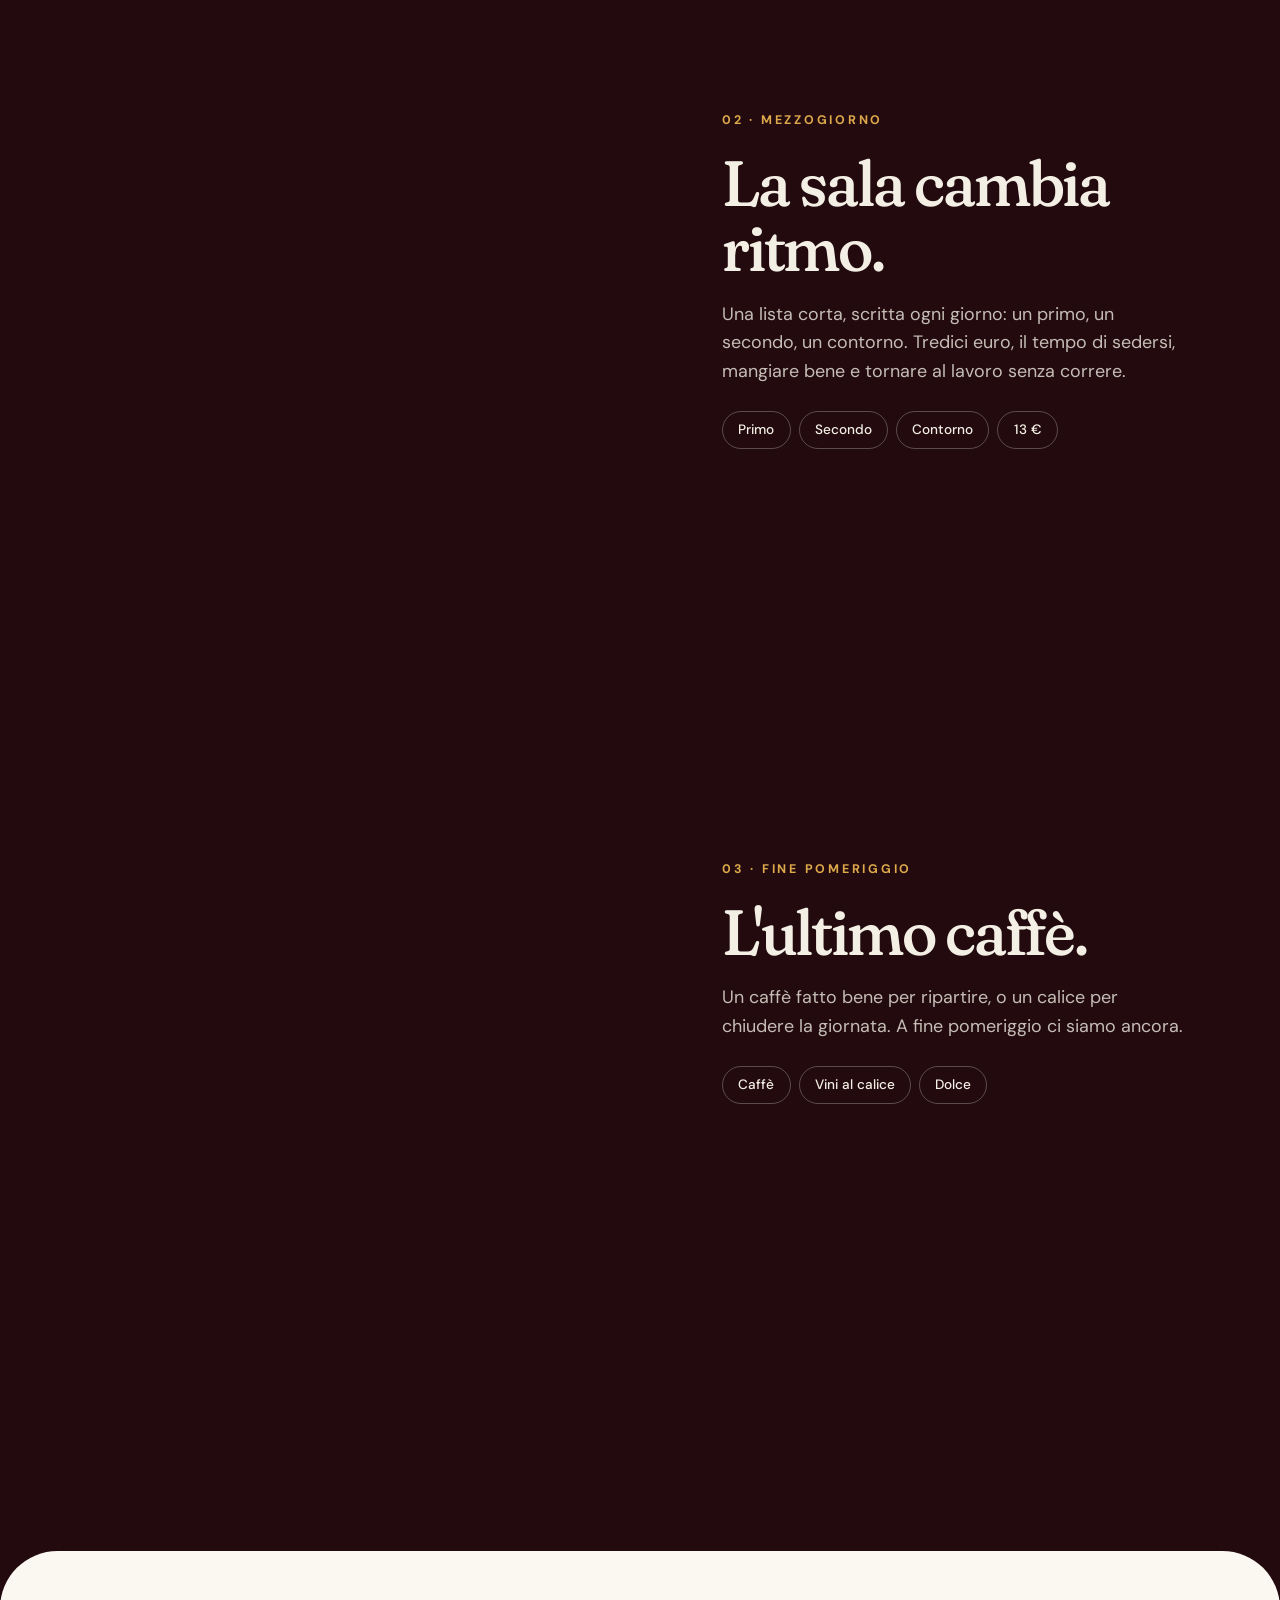
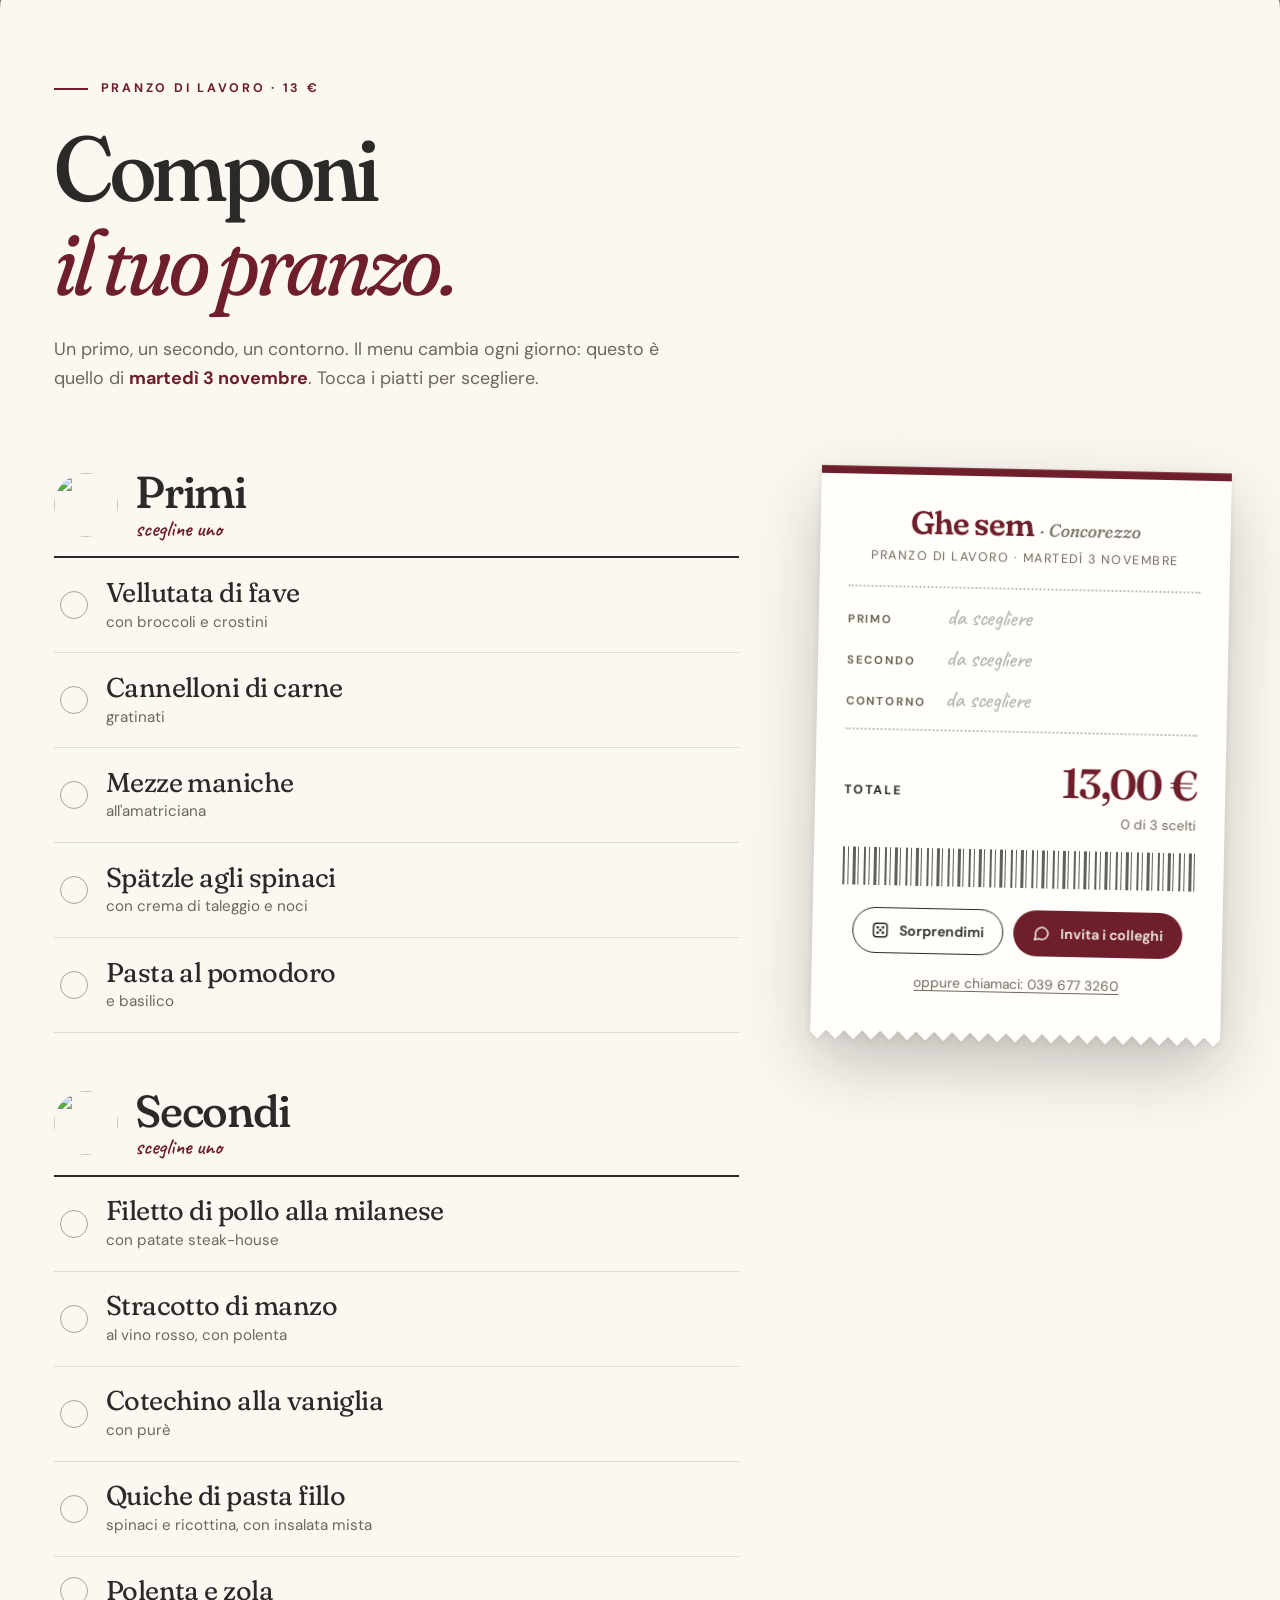
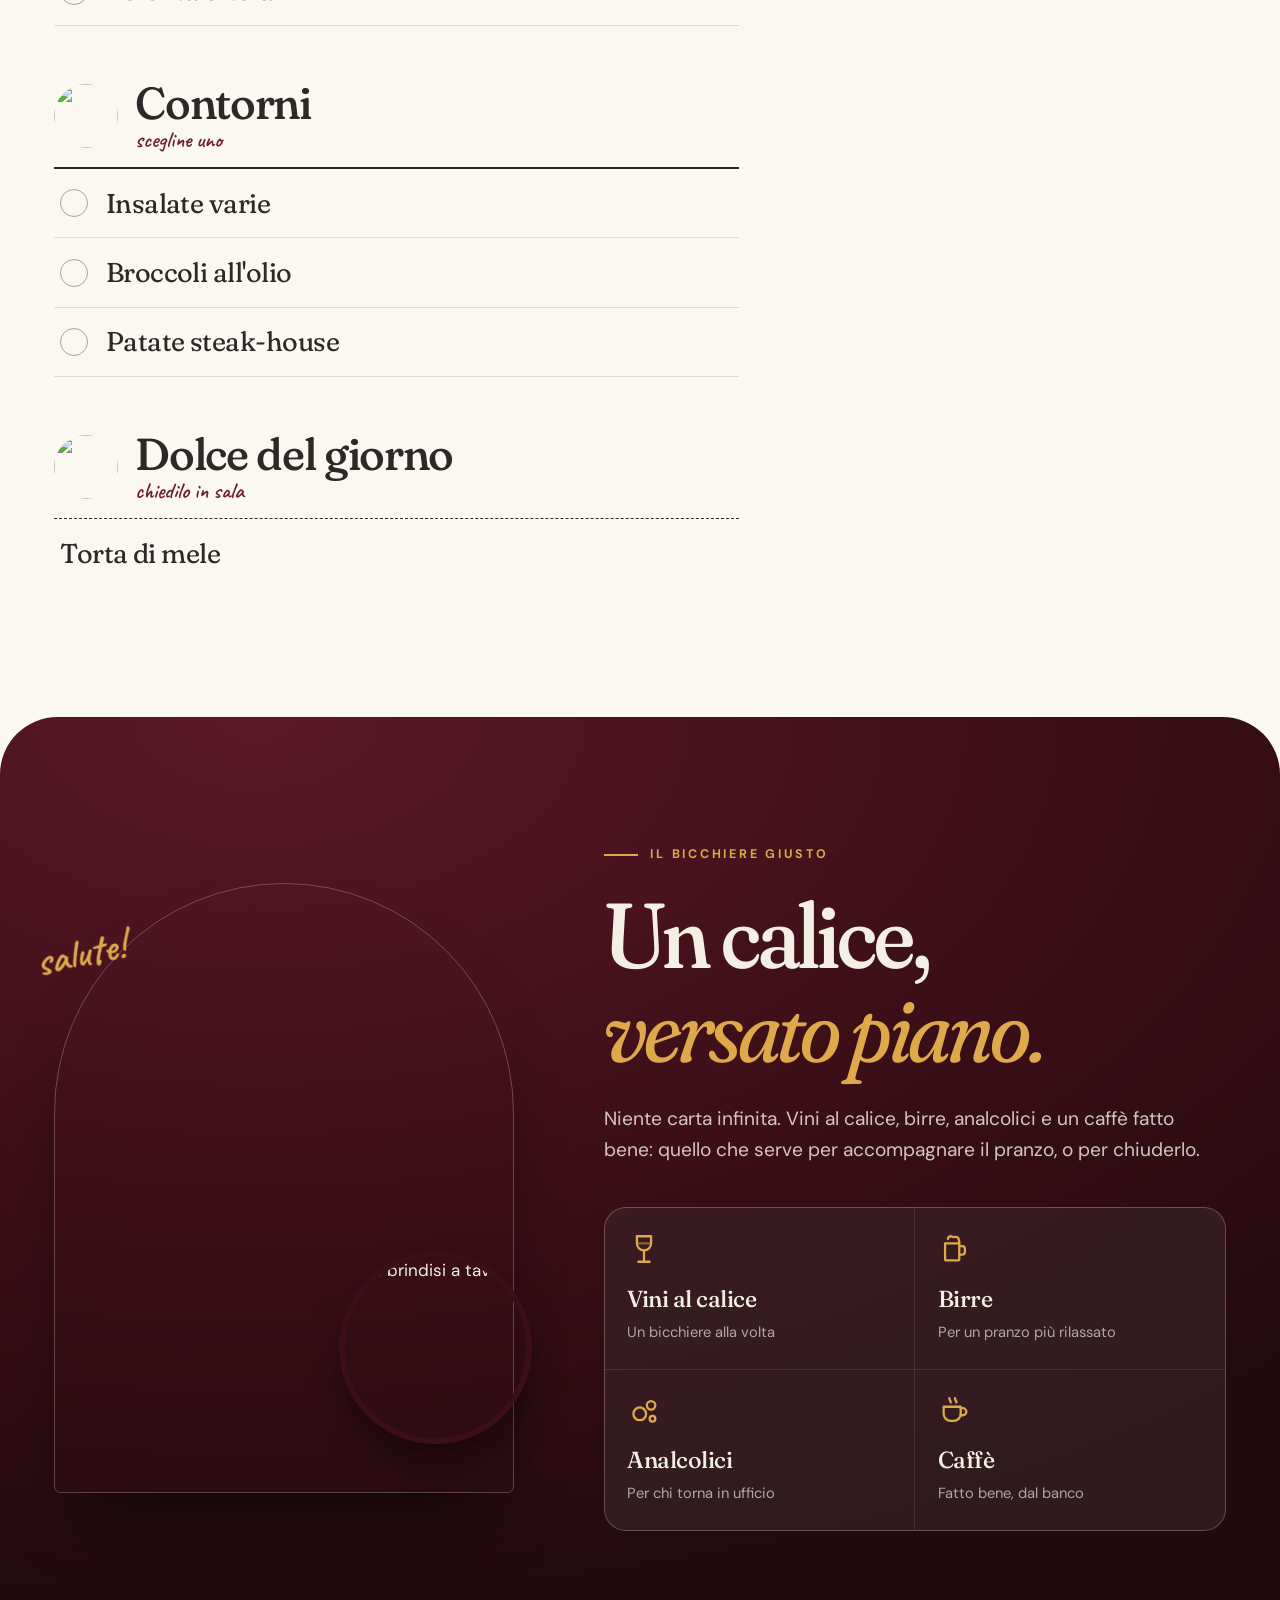
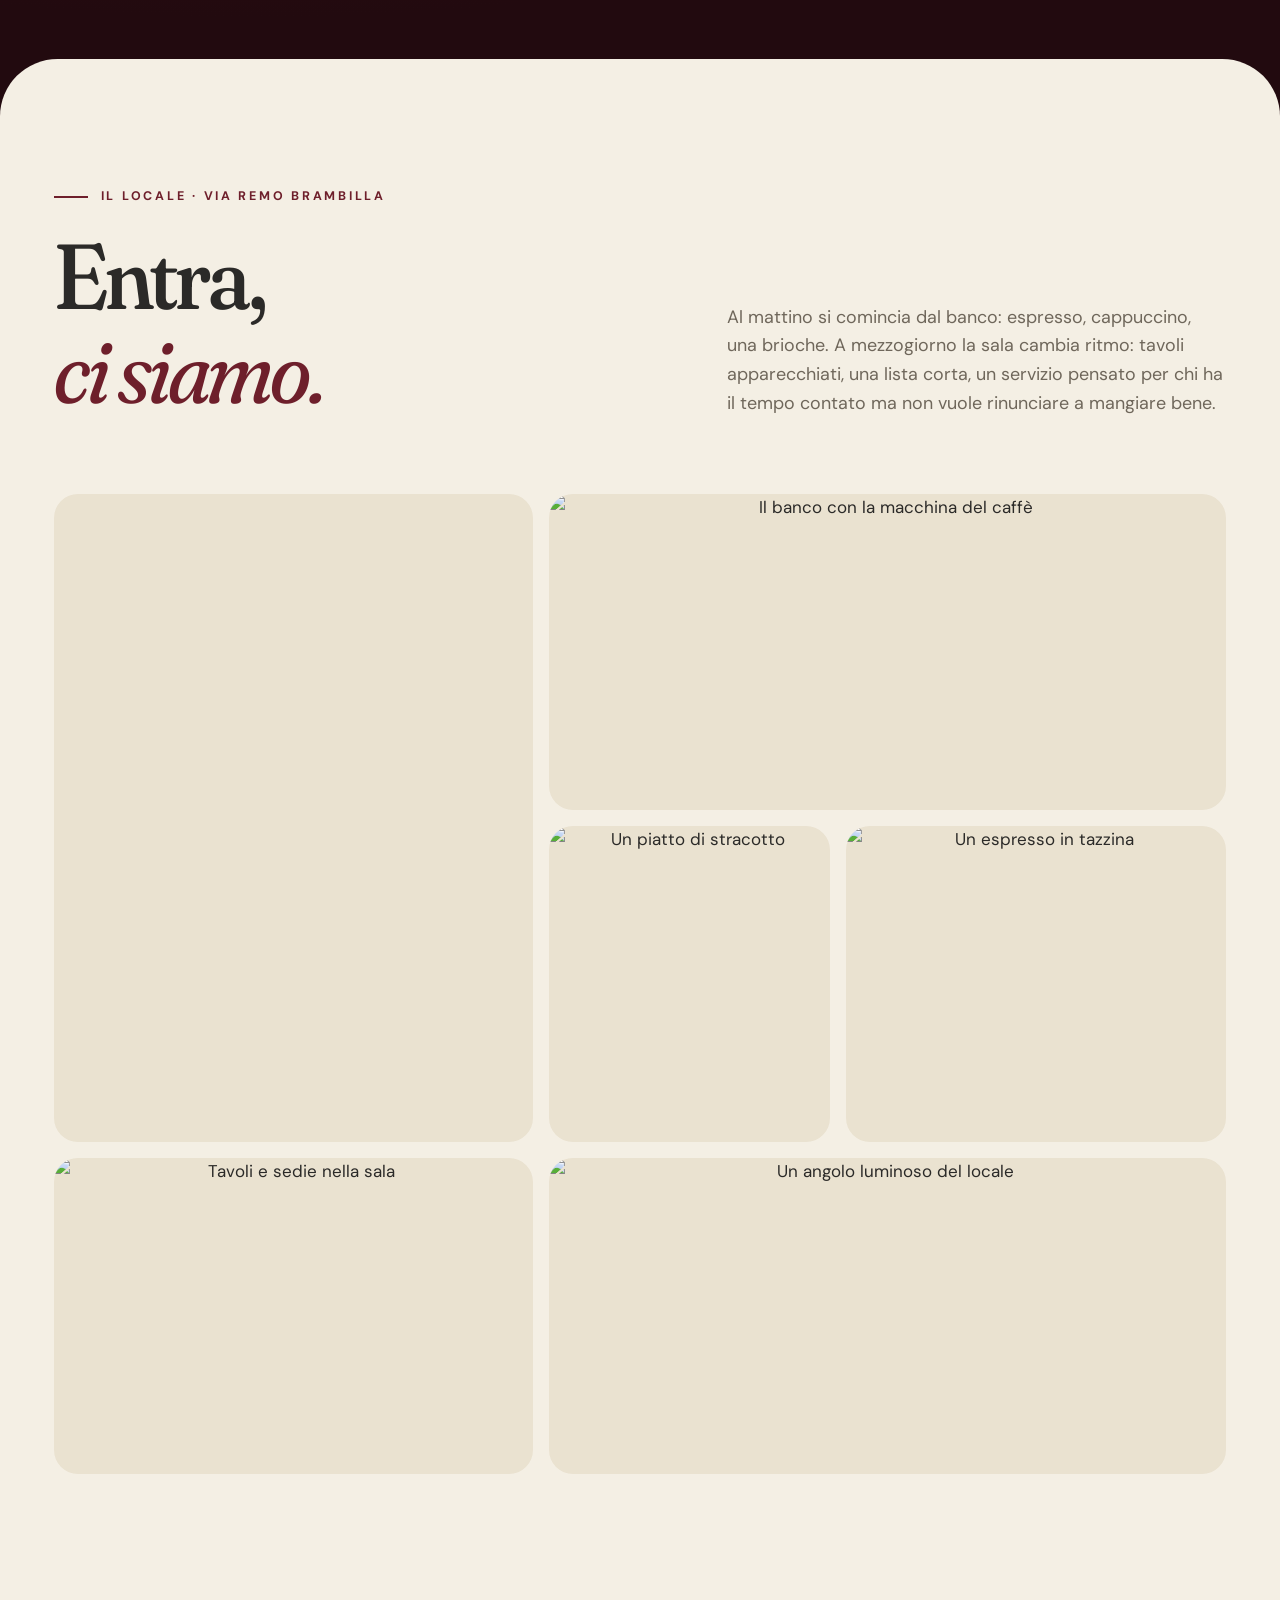
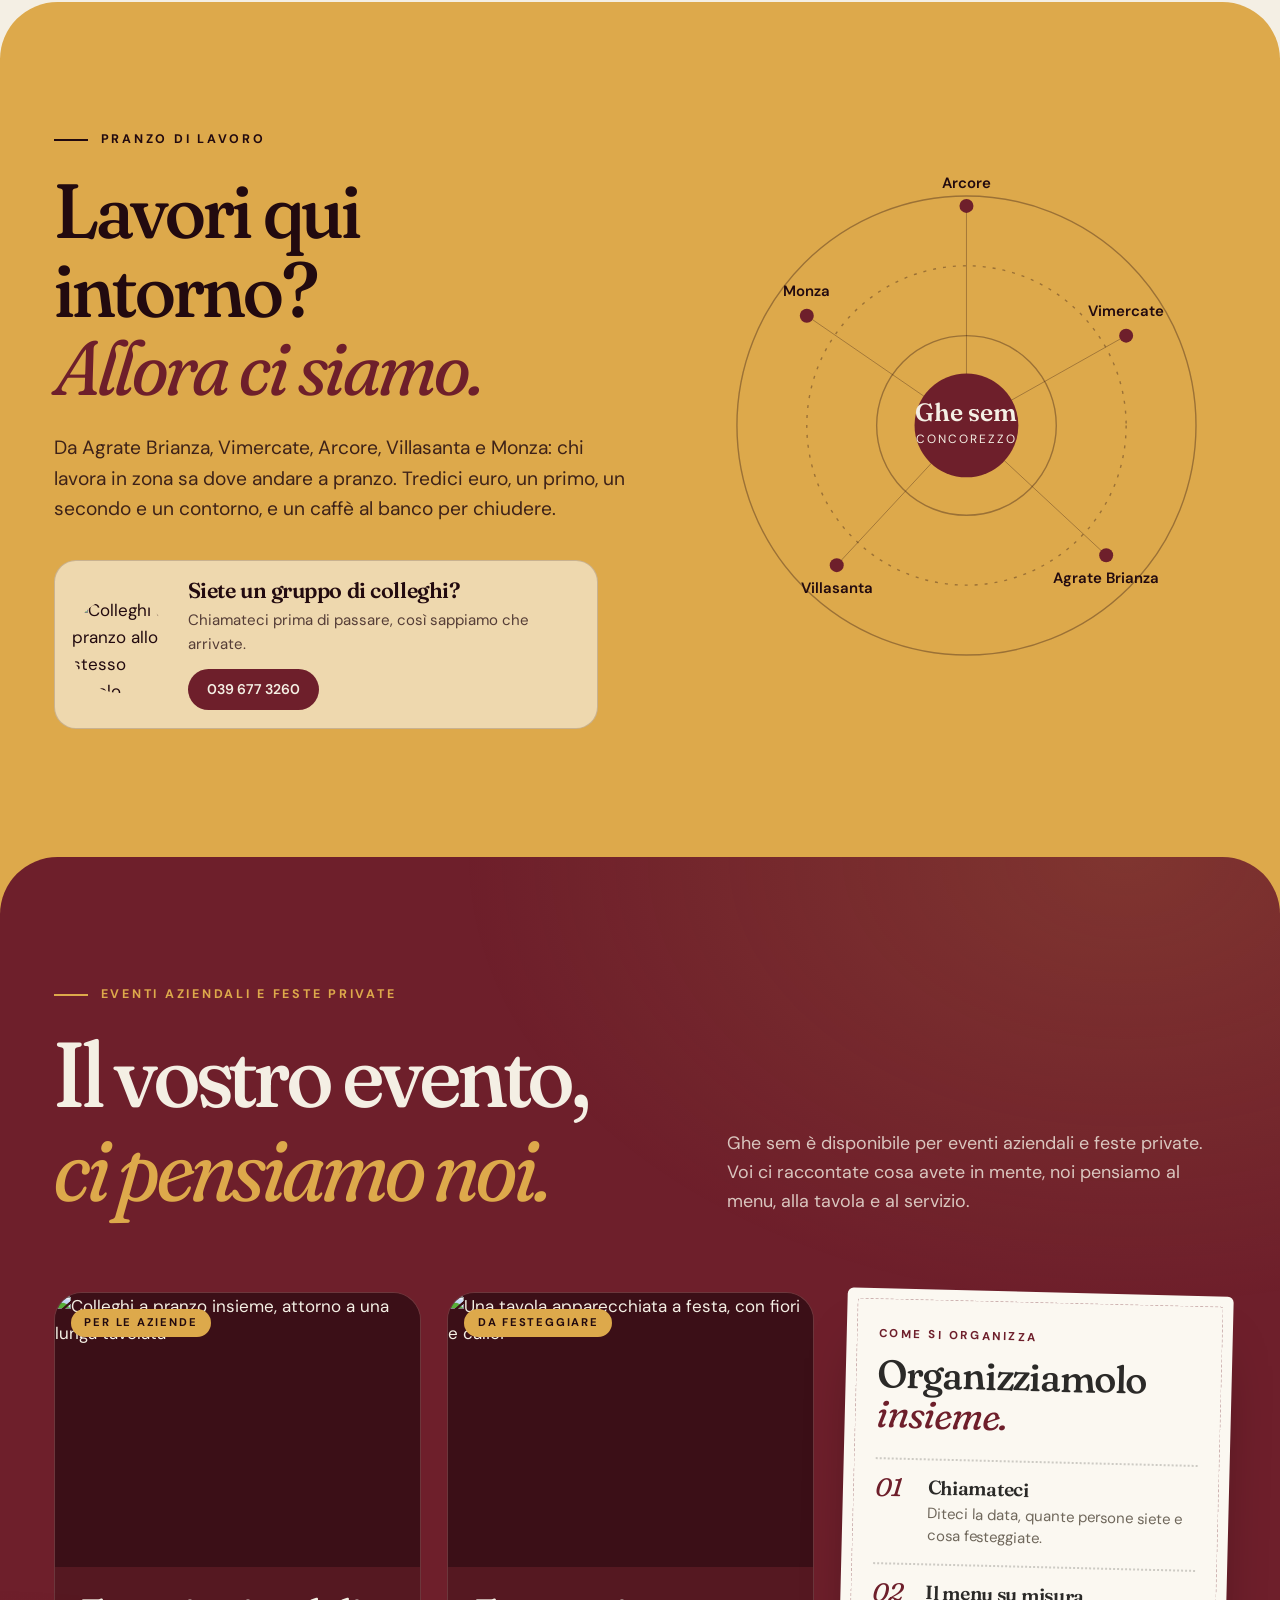
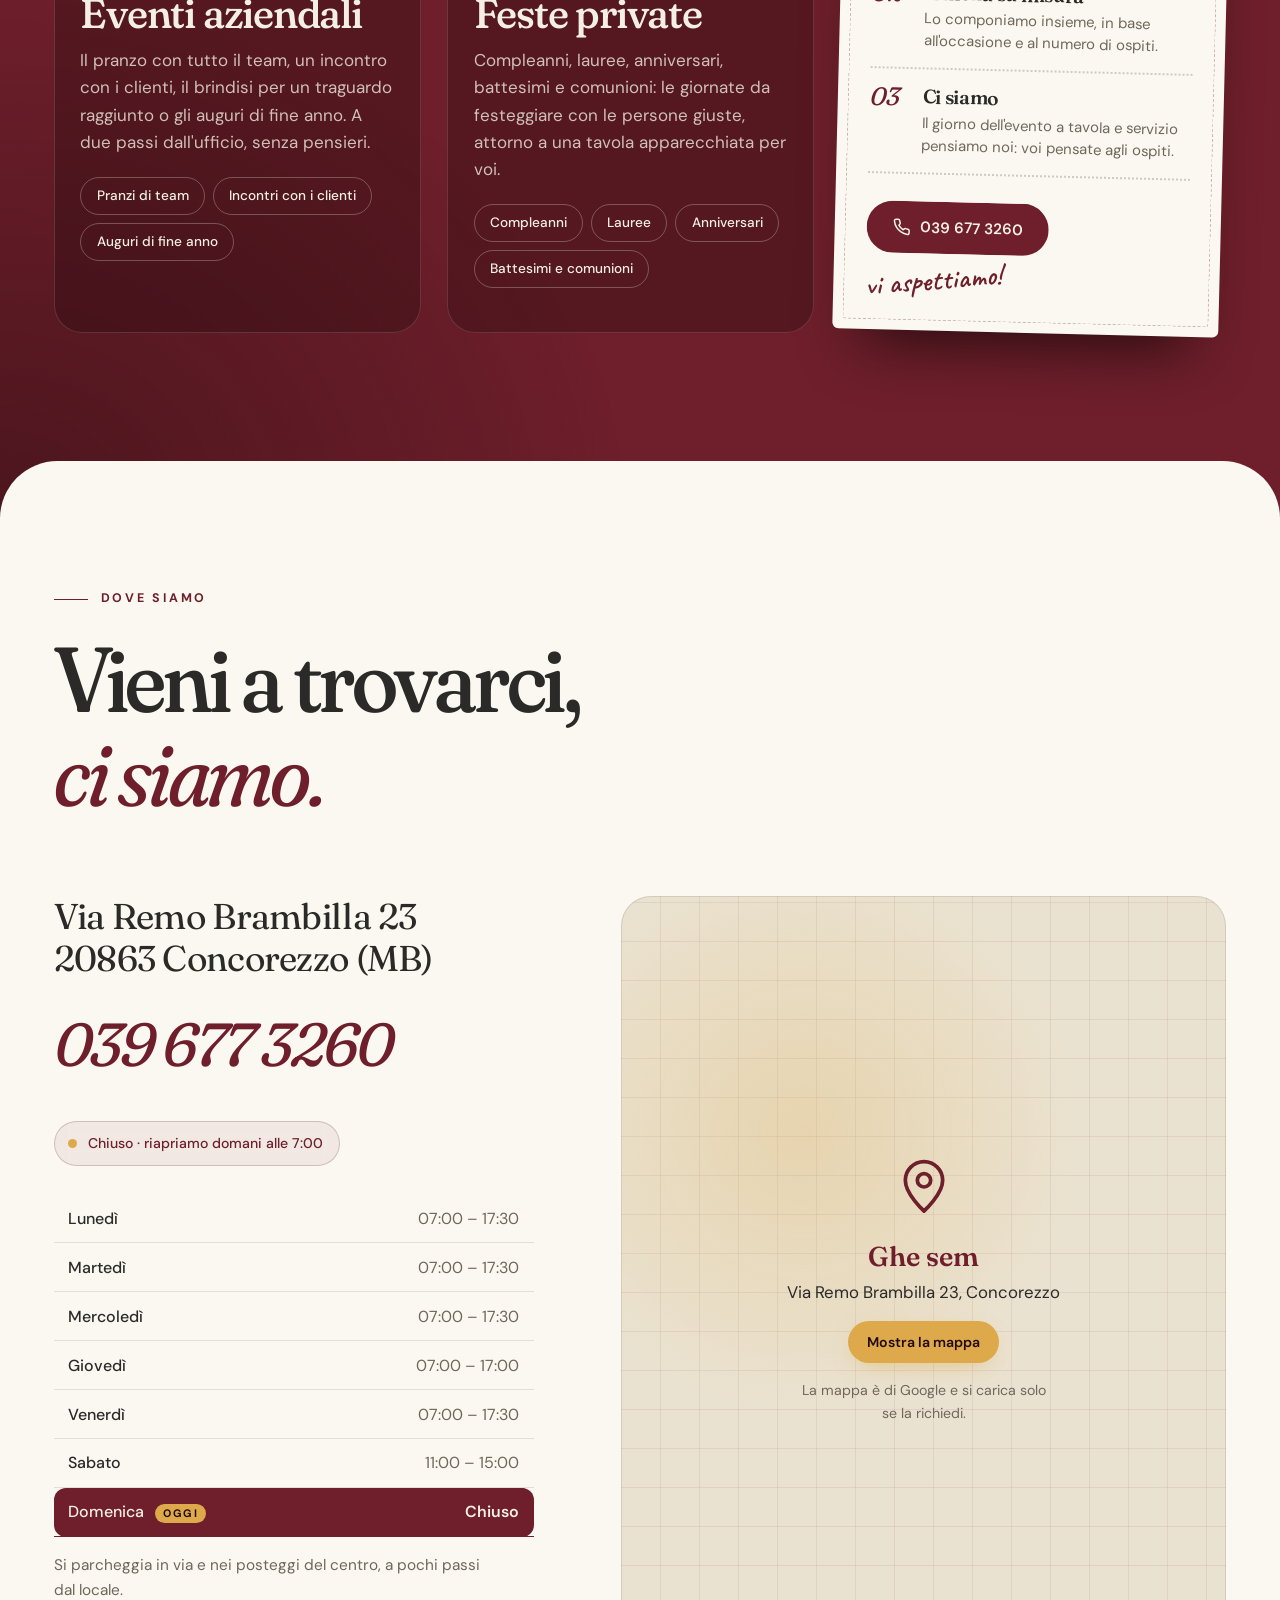
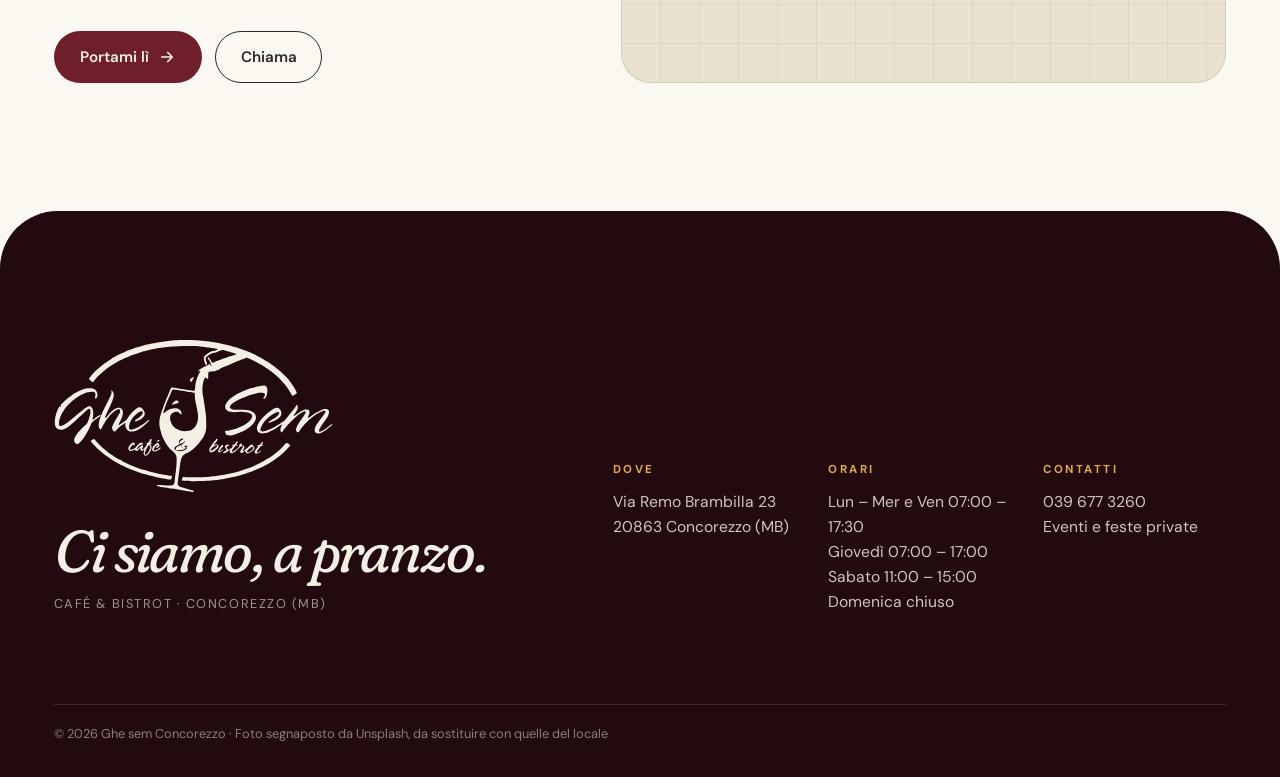
==== commit 82fcb3fe: "Logo vero del locale: menu, footer e favicon Il logo è ricalcato in vettoriale dalla foto dell'inseg" ====
--- a/index.html
+++ b/index.html
@@ -14,7 +14,9 @@
 <meta property="og:image" content="https://images.unsplash.com/photo-1532117472055-4d0734b51f31?auto=format&fit=crop&w=1200&q=75&h=630">
 <meta name="twitter:card" content="summary_large_image">
 
+<link rel="icon" href="favicon-32.png" sizes="32x32" type="image/png">
 <link rel="icon" href="favicon.svg" type="image/svg+xml">
+<link rel="apple-touch-icon" href="apple-touch-icon.png">
 <link rel="preconnect" href="https://images.unsplash.com" crossorigin>
 <link rel="preconnect" href="https://fonts.googleapis.com">
 <link rel="preconnect" href="https://fonts.gstatic.com" crossorigin>
@@ -55,7 +57,7 @@
 <!-- ============================ NAV ============================ -->
 <header class="nav" data-nav>
   <div class="wrap">
-    <a class="logo" href="#top" aria-label="Ghe sem, torna in cima">Ghe <em>sem</em><i>.</i></a>
+    <a class="logo" href="#top" aria-label="Ghe sem, café &amp; bistrot: torna in cima"></a>
     <nav class="nav-links" aria-label="Principale">
       <a href="#giornata">Una giornata</a>
       <a href="#menu">Menu</a>
@@ -537,6 +539,7 @@
   <div class="wrap">
     <div class="foot-top">
       <div>
+        <span class="foot-logo" role="img" aria-label="Ghe sem, café &amp; bistrot"></span>
         <p class="foot-lede">Ci siamo, a pranzo.</p>
         <p class="foot-sub">Café &amp; bistrot · Concorezzo (MB)</p>
       </div>
@@ -555,7 +558,6 @@
         </div>
       </div>
     </div>
-    <p class="foot-mark" aria-hidden="true">Ghe sem.</p>
     <p class="foot-legal">© <span id="year">2026</span> Ghe sem Concorezzo · Foto segnaposto da Unsplash, da sostituire con quelle del locale</p>
   </div>
 </footer>
--- a/css/style.css
+++ b/css/style.css
@@ -174,14 +174,17 @@
   color: var(--ink);
   box-shadow: 0 1px 0 rgba(43, 42, 40, .08);
 }
+/* il logo vero, ricalcato dall'insegna: una sola forma che prende il colore del testo,
+   crema sopra le foto dell'hero e inchiostro sulla barra chiara */
 .logo {
-  font-family: var(--ff-display); font-weight: 600; font-size: 1.75rem; letter-spacing: -.03em;
-  text-decoration: none; white-space: nowrap;
-  font-variation-settings: "SOFT" 100, "WONK" 1;
-}
-.logo em { font-weight: 400; }
-.logo i { font-style: normal; color: var(--ochre); }
-.nav.is-solid .logo i { color: var(--wine); }
+  display: block; flex: none;
+  height: 70px; aspect-ratio: 459 / 253;
+  background-color: currentColor;
+  -webkit-mask: url("../img/logo-ghe-sem.svg") center / contain no-repeat;
+          mask: url("../img/logo-ghe-sem.svg") center / contain no-repeat;
+  transition: height .4s var(--ease);
+}
+.nav.is-solid .logo { height: 56px; }
 .nav-links { display: flex; gap: 2.2rem; font-size: .92rem; font-weight: 500; }
 .nav-links a { position: relative; padding: .4rem 0; text-decoration: none; }
 .nav-links a::after {
@@ -210,7 +213,6 @@
 }
 .menu-open .mnav { clip-path: circle(150% at calc(100% - 40px) 40px); visibility: visible; transition: clip-path .7s var(--ease), visibility 0s; }
 .menu-open .nav { color: var(--cream); background: transparent; box-shadow: none; -webkit-backdrop-filter: none; backdrop-filter: none; }
-.menu-open .nav .logo i { color: var(--ochre); }
 .mnav nav { display: grid; gap: .3rem; }
 .mnav nav a {
   font-family: var(--ff-display); font-size: clamp(2.2rem, 9vw, 3.4rem); text-decoration: none; letter-spacing: -.03em;
@@ -757,6 +759,13 @@
 footer.foot { background: var(--wine-ink); color: var(--cream); padding-bottom: 2rem; overflow: hidden; }
 .foot-top { display: grid; gap: 3rem; }
 @media (min-width: 900px) { .foot-top { grid-template-columns: 1fr 1.2fr; align-items: end; } }
+/* il logo sopra il saluto, crema come il resto del footer */
+.foot-logo {
+  display: block; width: clamp(200px, 22vw, 280px); aspect-ratio: 459 / 253; margin-bottom: 1.8rem;
+  background-color: var(--cream);
+  -webkit-mask: url("../img/logo-ghe-sem.svg") center / contain no-repeat;
+          mask: url("../img/logo-ghe-sem.svg") center / contain no-repeat;
+}
 .foot-lede { font-family: var(--ff-display); font-size: clamp(2.2rem, 4.6vw, 4rem); font-style: italic; line-height: 1; letter-spacing: -.035em; font-variation-settings: "SOFT" 100, "WONK" 1; }
 .foot-sub { margin-top: .8rem; color: rgba(244, 239, 228, .6); letter-spacing: .12em; text-transform: uppercase; font-size: .8rem; }
 .foot-cols { display: grid; gap: 2rem; grid-template-columns: repeat(auto-fit, minmax(160px, 1fr)); }
@@ -764,14 +773,7 @@
 .foot-cols p { color: rgba(244, 239, 228, .82); font-size: .98rem; }
 .foot a { text-decoration: none; }
 .foot-cols a:hover { color: var(--ochre); }
-.foot-mark {
-  font-family: var(--ff-display); font-weight: 600; line-height: .8; letter-spacing: -.06em;
-  font-size: clamp(6rem, 27vw, 26rem); margin: clamp(40px, 6vw, 80px) 0 0 -.04em; white-space: nowrap;
-  color: transparent; -webkit-text-stroke: 1.5px rgba(244, 239, 228, .22);
-  font-variation-settings: "SOFT" 100, "WONK" 1;
-  user-select: none;
-}
-.foot-legal { margin-top: 1rem; padding-top: 1.2rem; border-top: 1px solid rgba(244, 239, 228, .14); font-size: .8rem; color: rgba(244, 239, 228, .5); }
+.foot-legal { margin-top: clamp(56px, 7vw, 96px); padding-top: 1.2rem; border-top: 1px solid rgba(244, 239, 228, .14); font-size: .8rem; color: rgba(244, 239, 228, .5); }
 
 /* ==========================================================================
    BARRA MOBILE · LIGHTBOX
@@ -814,34 +816,28 @@
 .js [data-live]:not(.is-live) *::after { animation-play-state: paused !important; }
 
 /* ---------- telefoni e dispositivi touch: meno lavoro per la GPU ----------
-   Zoom lento sulle foto, grana a schermo intero e sfocati dietro ai pannelli
-   fanno scattare l'hero su molti telefoni. Qui restano solo dissolvenze. */
+   Le animazioni sono le stesse del desktop. Qui si tolgono solo la grana a
+   schermo intero e gli sfocati dietro ai pannelli: non si muovono, ma sui
+   telefoni pesano molto e fanno scattare lo scroll. */
 @media (max-width: 900px), (hover: none) {
   body::before { display: none; }
-  /* zoom lento anche su telefono, ma più corto e più lento: la foto non resta ferma */
-  .slide { transform: scale(1.08); }
-  .slide.is-active { transition: opacity 1.2s ease, transform 12s ease-out; }
-  .badge-ring { animation: none; }
-  .status.is-open .dot { animation: none; box-shadow: 0 0 0 4px rgba(92, 210, 140, .28); }
-  #progress { display: none; }
-  .day-img, .day-img.is-active { transform: none; }
   .nav, .nav.is-solid { height: 68px; transition: background .3s, color .3s, box-shadow .3s; }
+  .logo, .nav.is-solid .logo { height: 58px; }
   .status, .badge::before { -webkit-backdrop-filter: none; backdrop-filter: none; }
   .status { background: rgba(34, 10, 15, .5); }
   .status-dark { background: rgba(110, 31, 43, .07); }
   .badge::before { background: rgba(34, 10, 15, .72); }
   .nav.is-solid { -webkit-backdrop-filter: none; backdrop-filter: none; background: rgba(244, 239, 228, .97); }
   .mbar { -webkit-backdrop-filter: none; backdrop-filter: none; background: rgba(34, 10, 15, .96); }
-  .arch img { transform: scale(1.12); }
-}
-
-/* ---------- movimento ridotto ---------- */
+}
+
+/* ---------- movimento ridotto ----------
+   Con "Riduci movimento" (iPhone) o "Rimuovi animazioni" (Android) attivo, le
+   animazioni del sito restano: si tolgono solo lo zoom lento delle foto e lo
+   scorrimento morbido della pagina, i movimenti ampi che danno fastidio a chi
+   soffre di vertigini. Il parallax si spegne in js/main.js. */
 @media (prefers-reduced-motion: reduce) {
   html { scroll-behavior: auto; }
-  *, *::before, *::after { animation-duration: .01ms !important; animation-iteration-count: 1 !important; transition-duration: .01ms !important; transition-delay: 0ms !important; }
-  .marquee-track { animation: none; }
-  .ch, .hand { opacity: 1; transform: none; }
-  /* la dissolvenza tra le foto resta (nessun movimento), lo zoom no */
-  .slide, .slide.is-active { transform: none; transition: opacity 1.2s ease !important; }
-  .hero.is-playing .story.is-active .bar::after { animation-duration: 6s !important; }
-}
+  .slide, .slide.is-active { transform: none; transition: opacity 1.2s ease; }
+  .day-img, .day-img.is-active { transform: none; }
+}
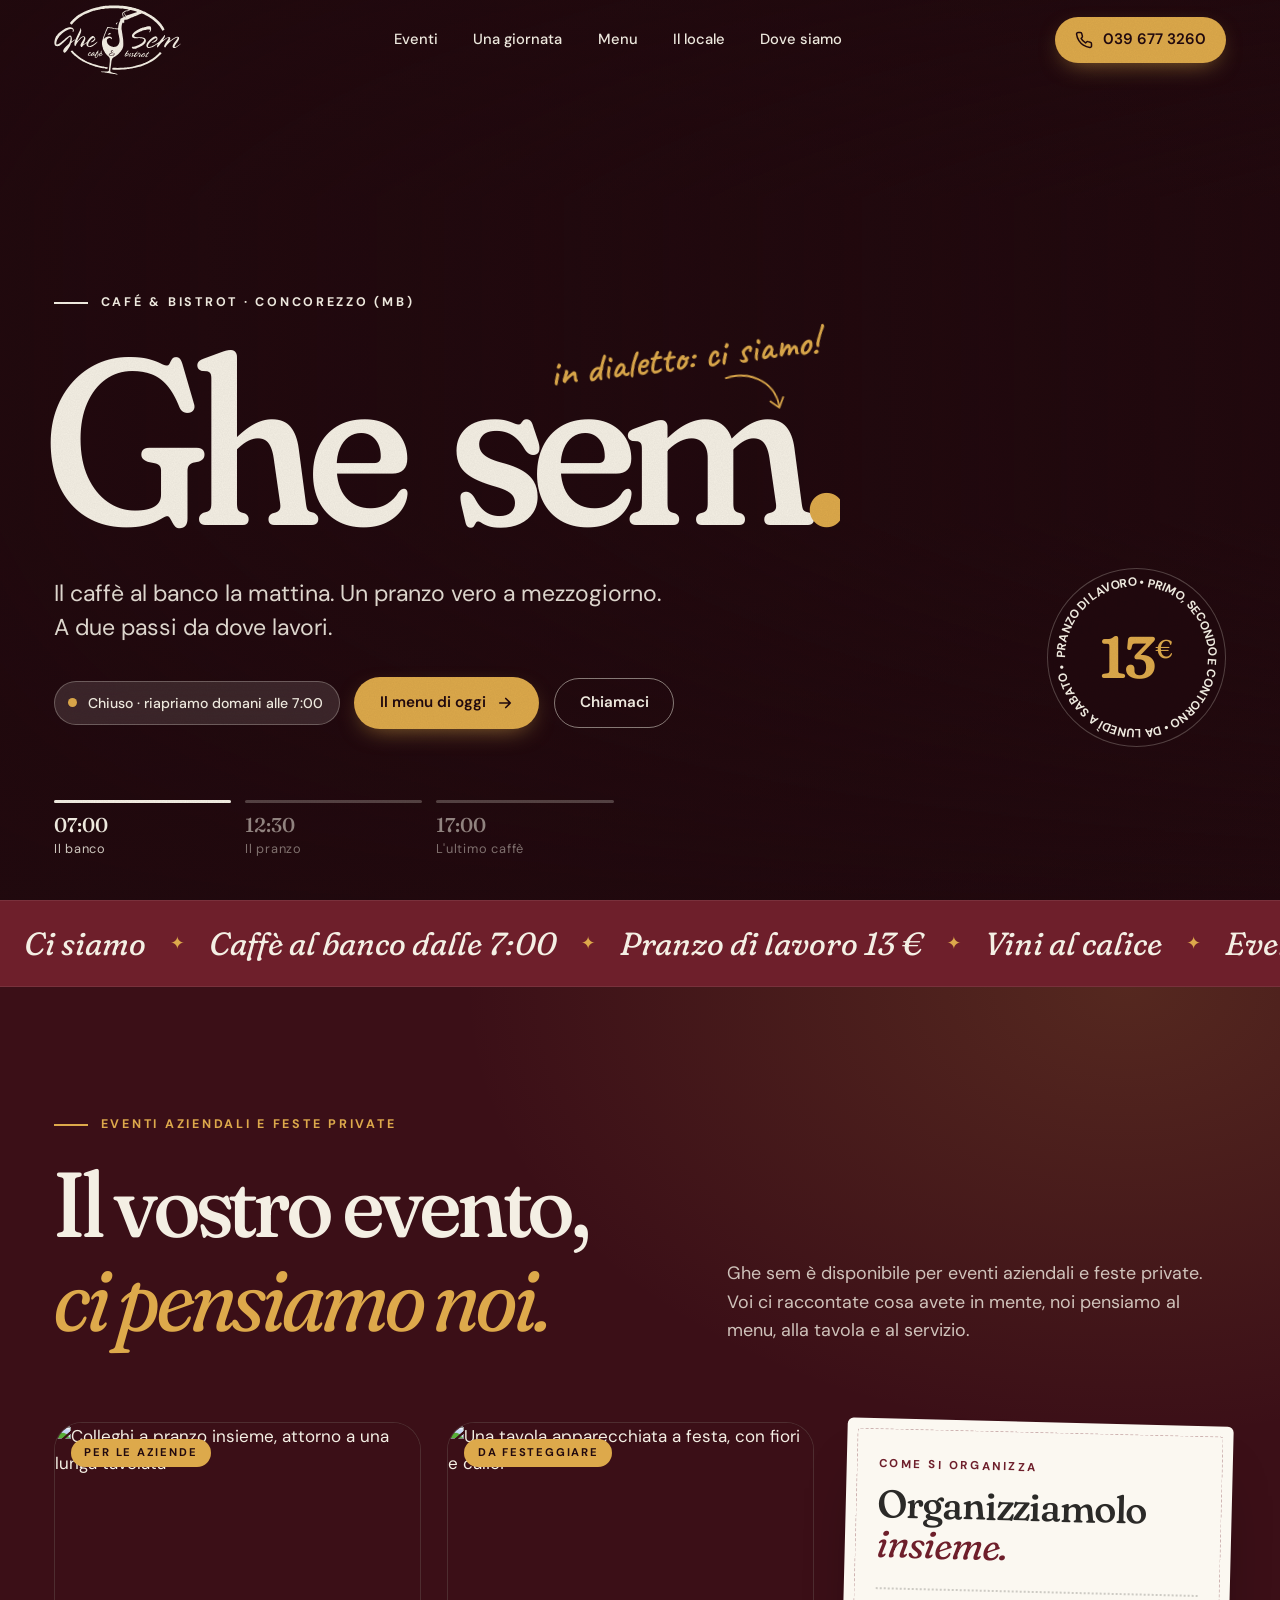
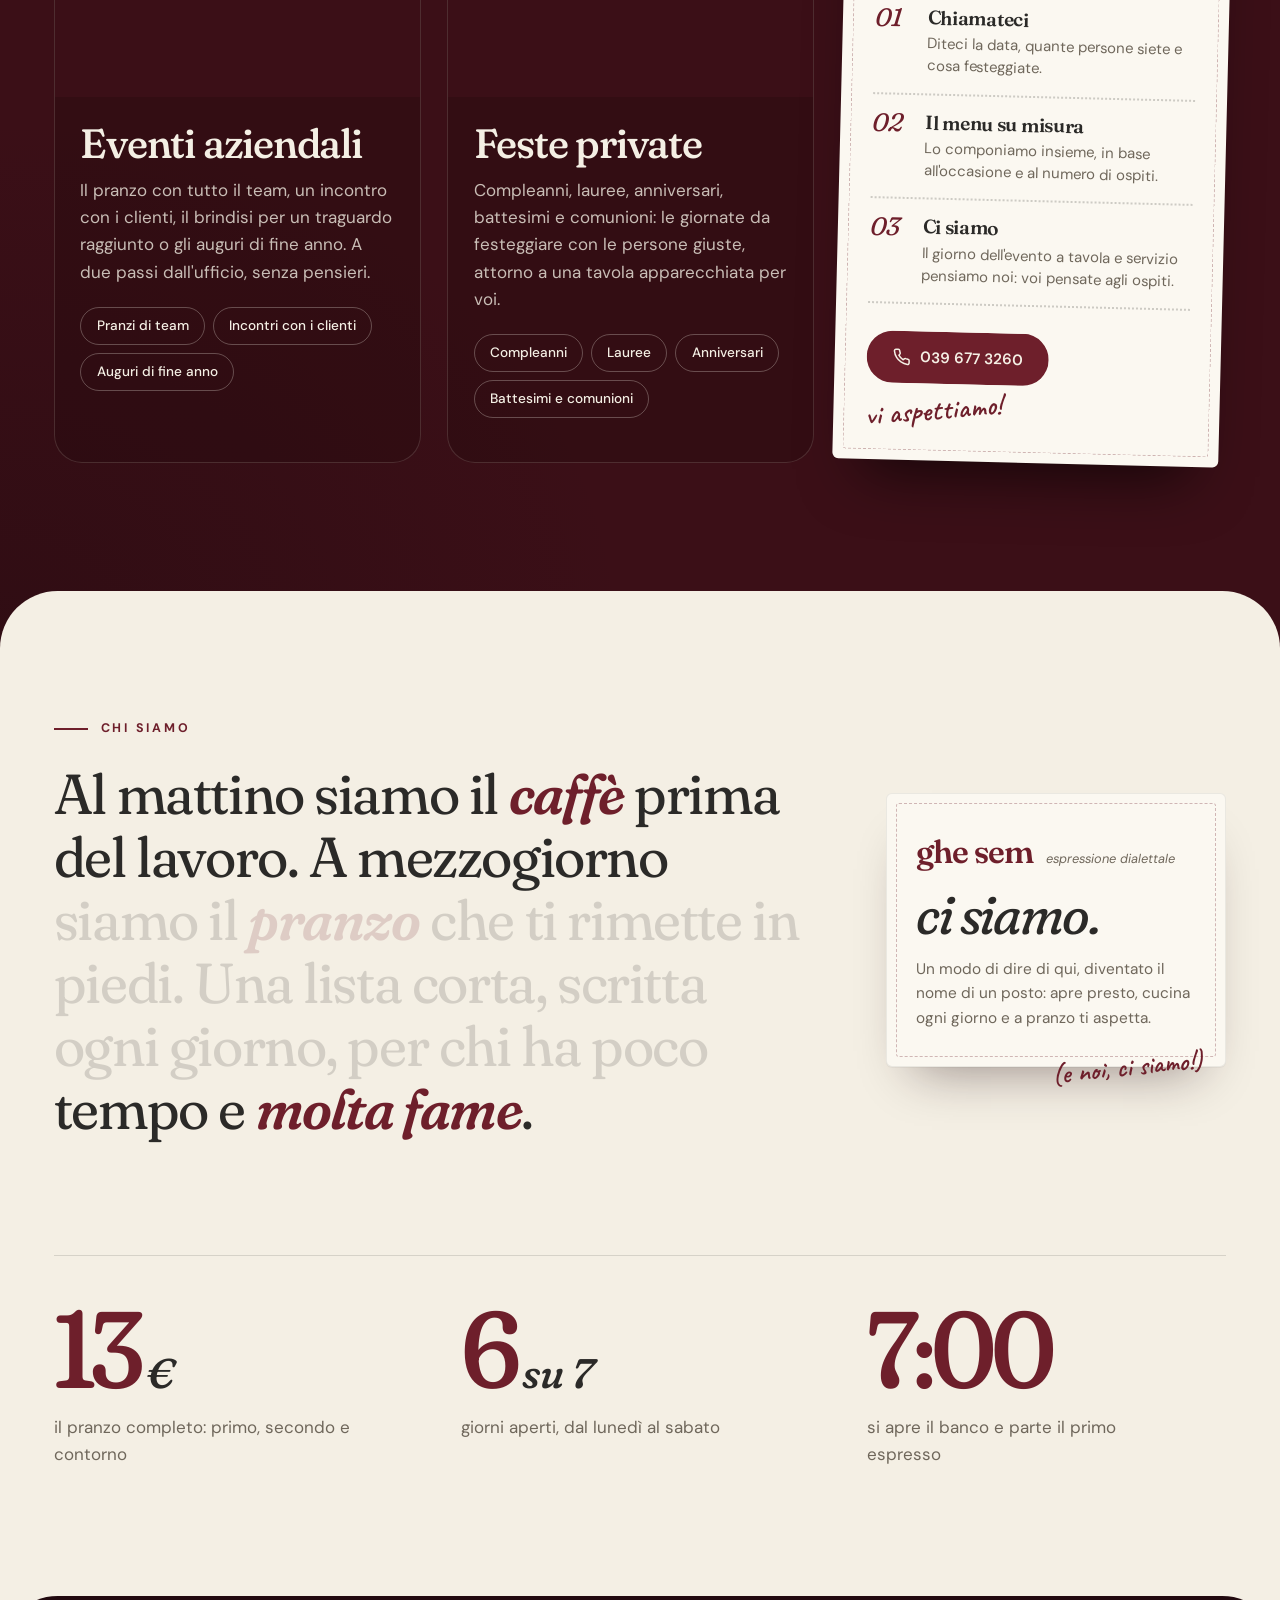
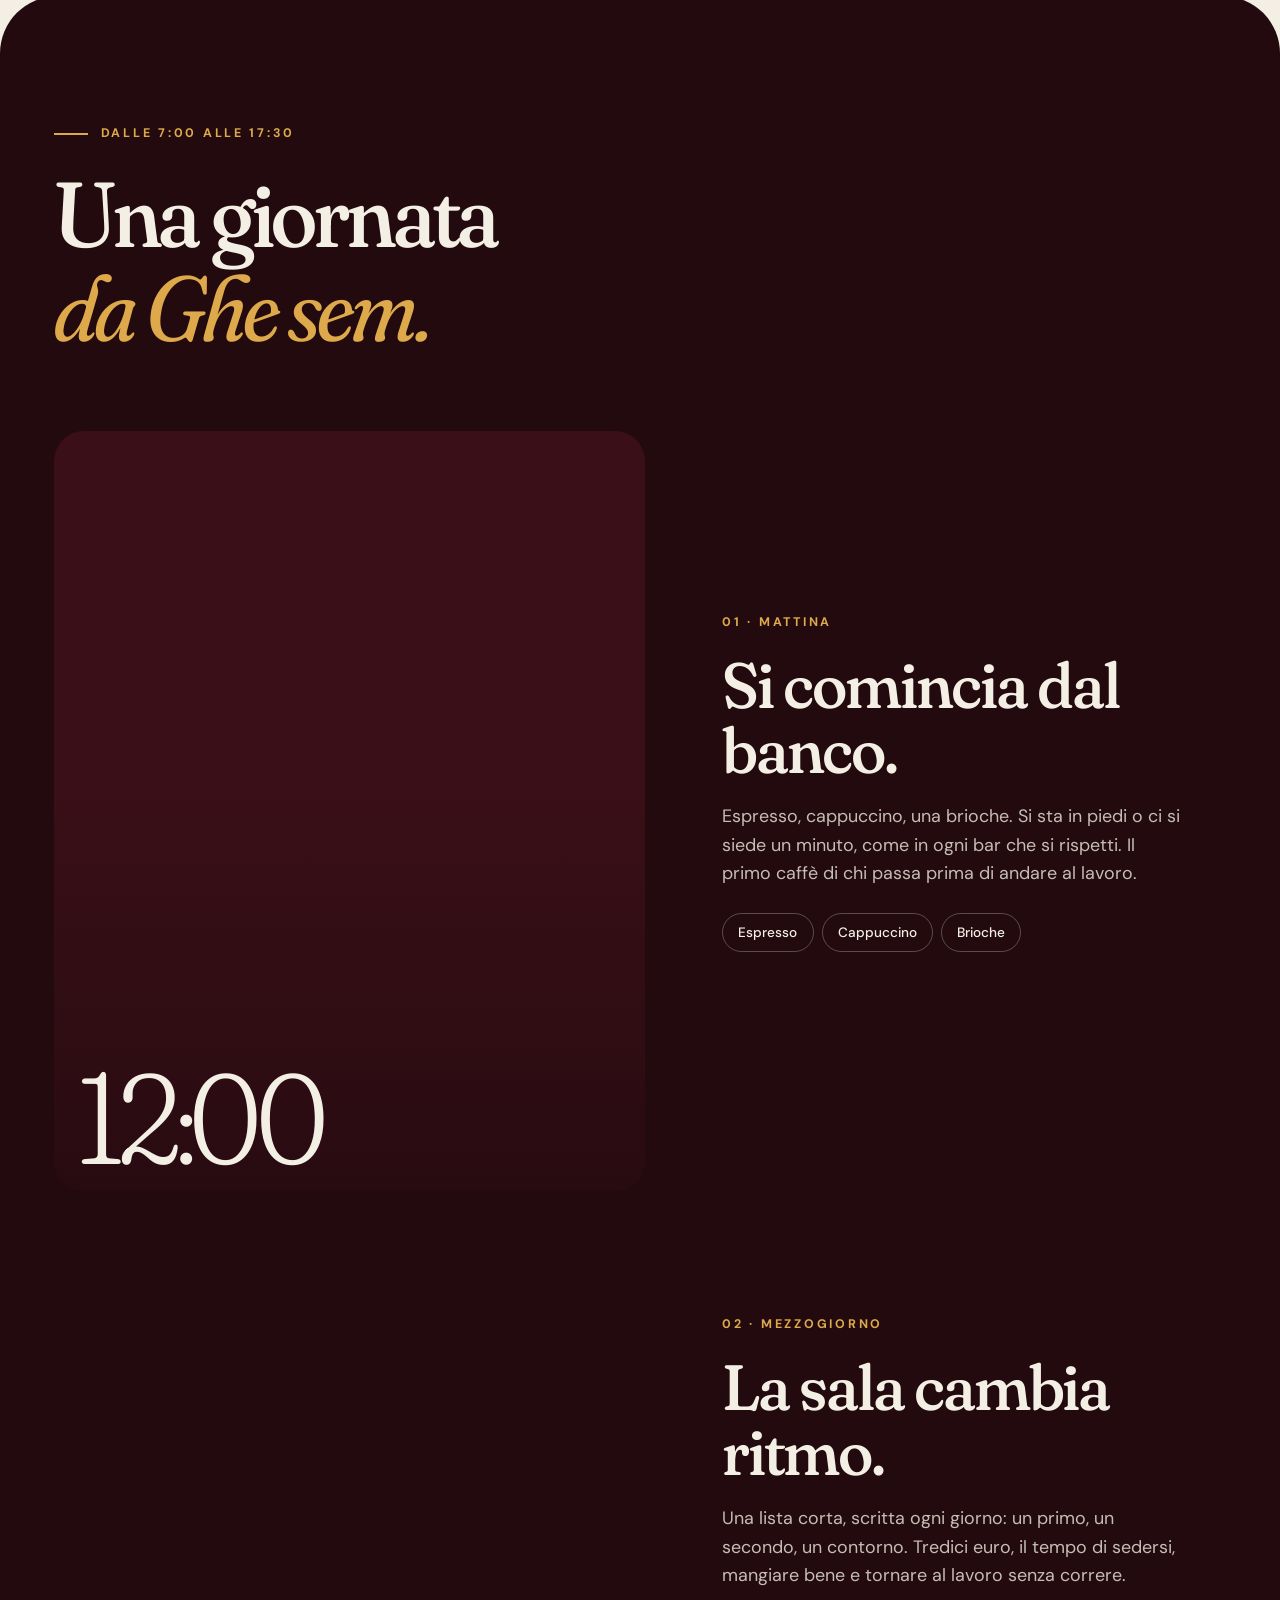
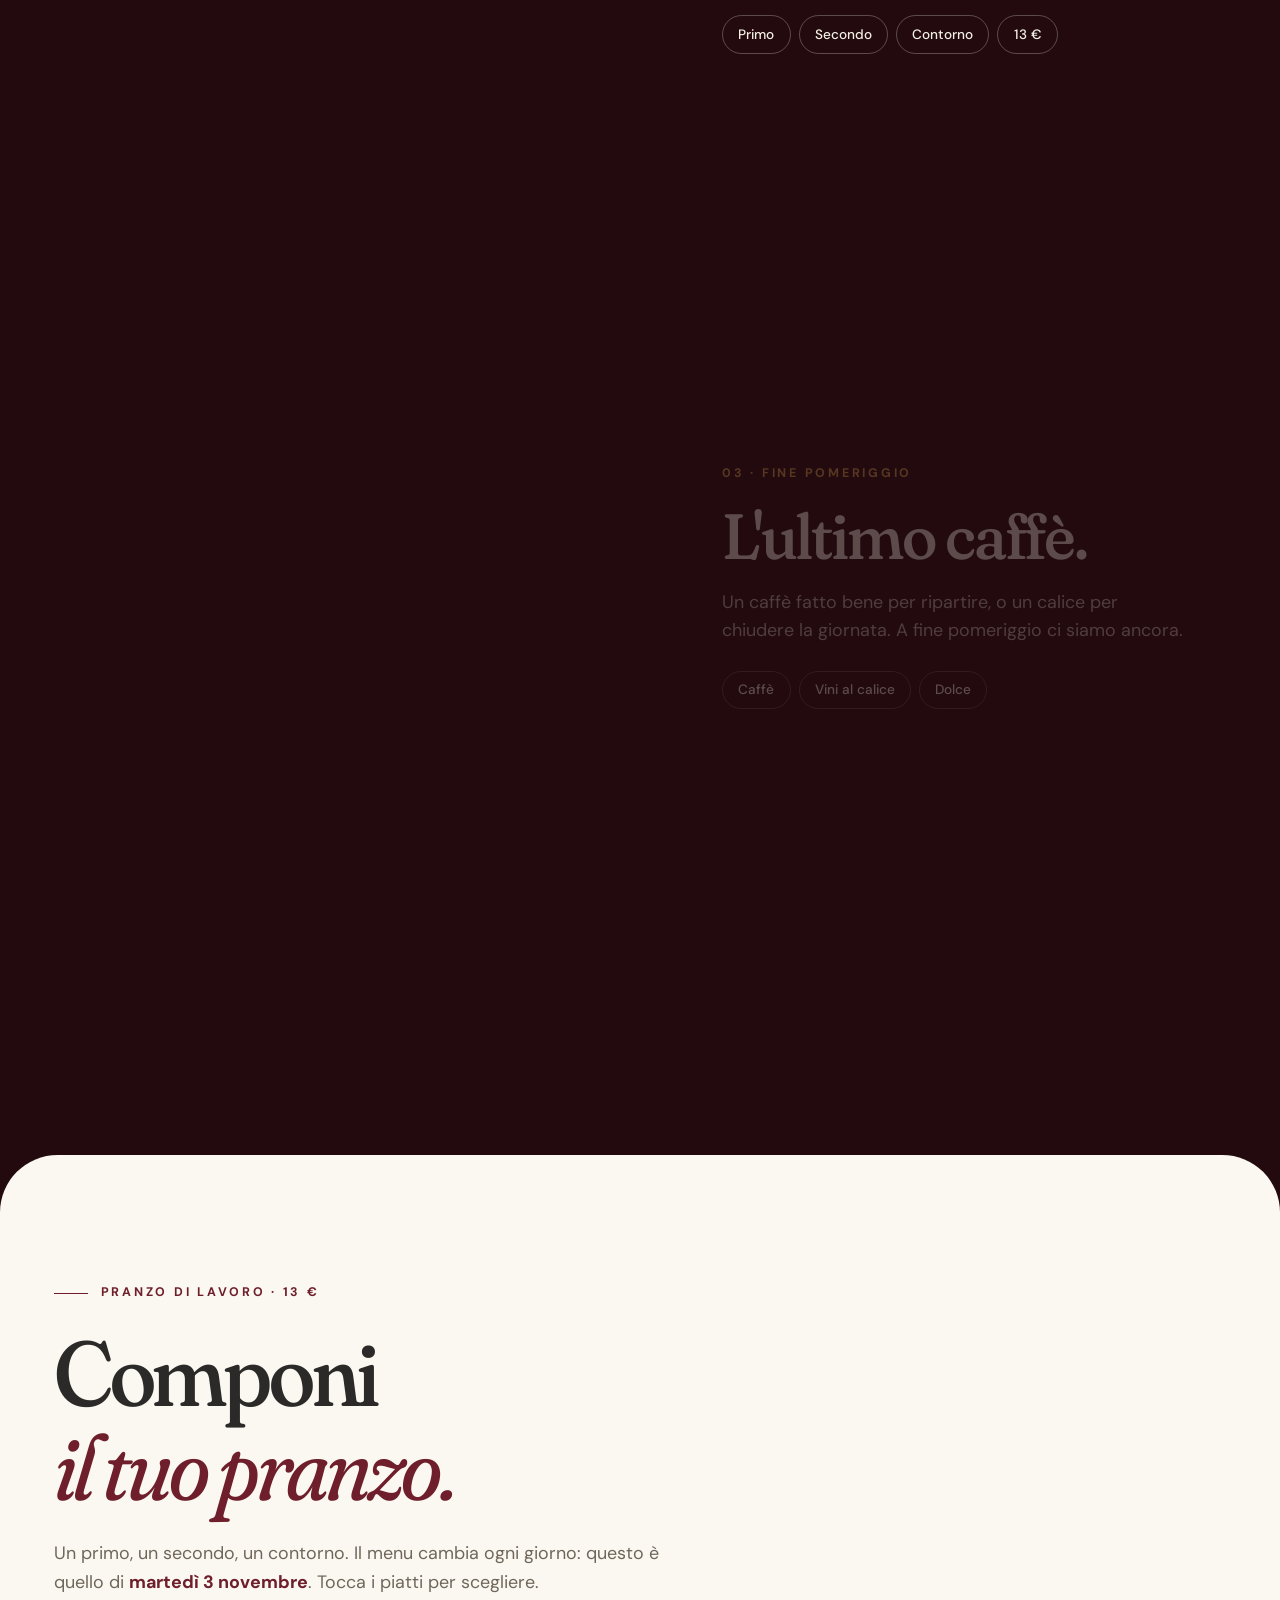
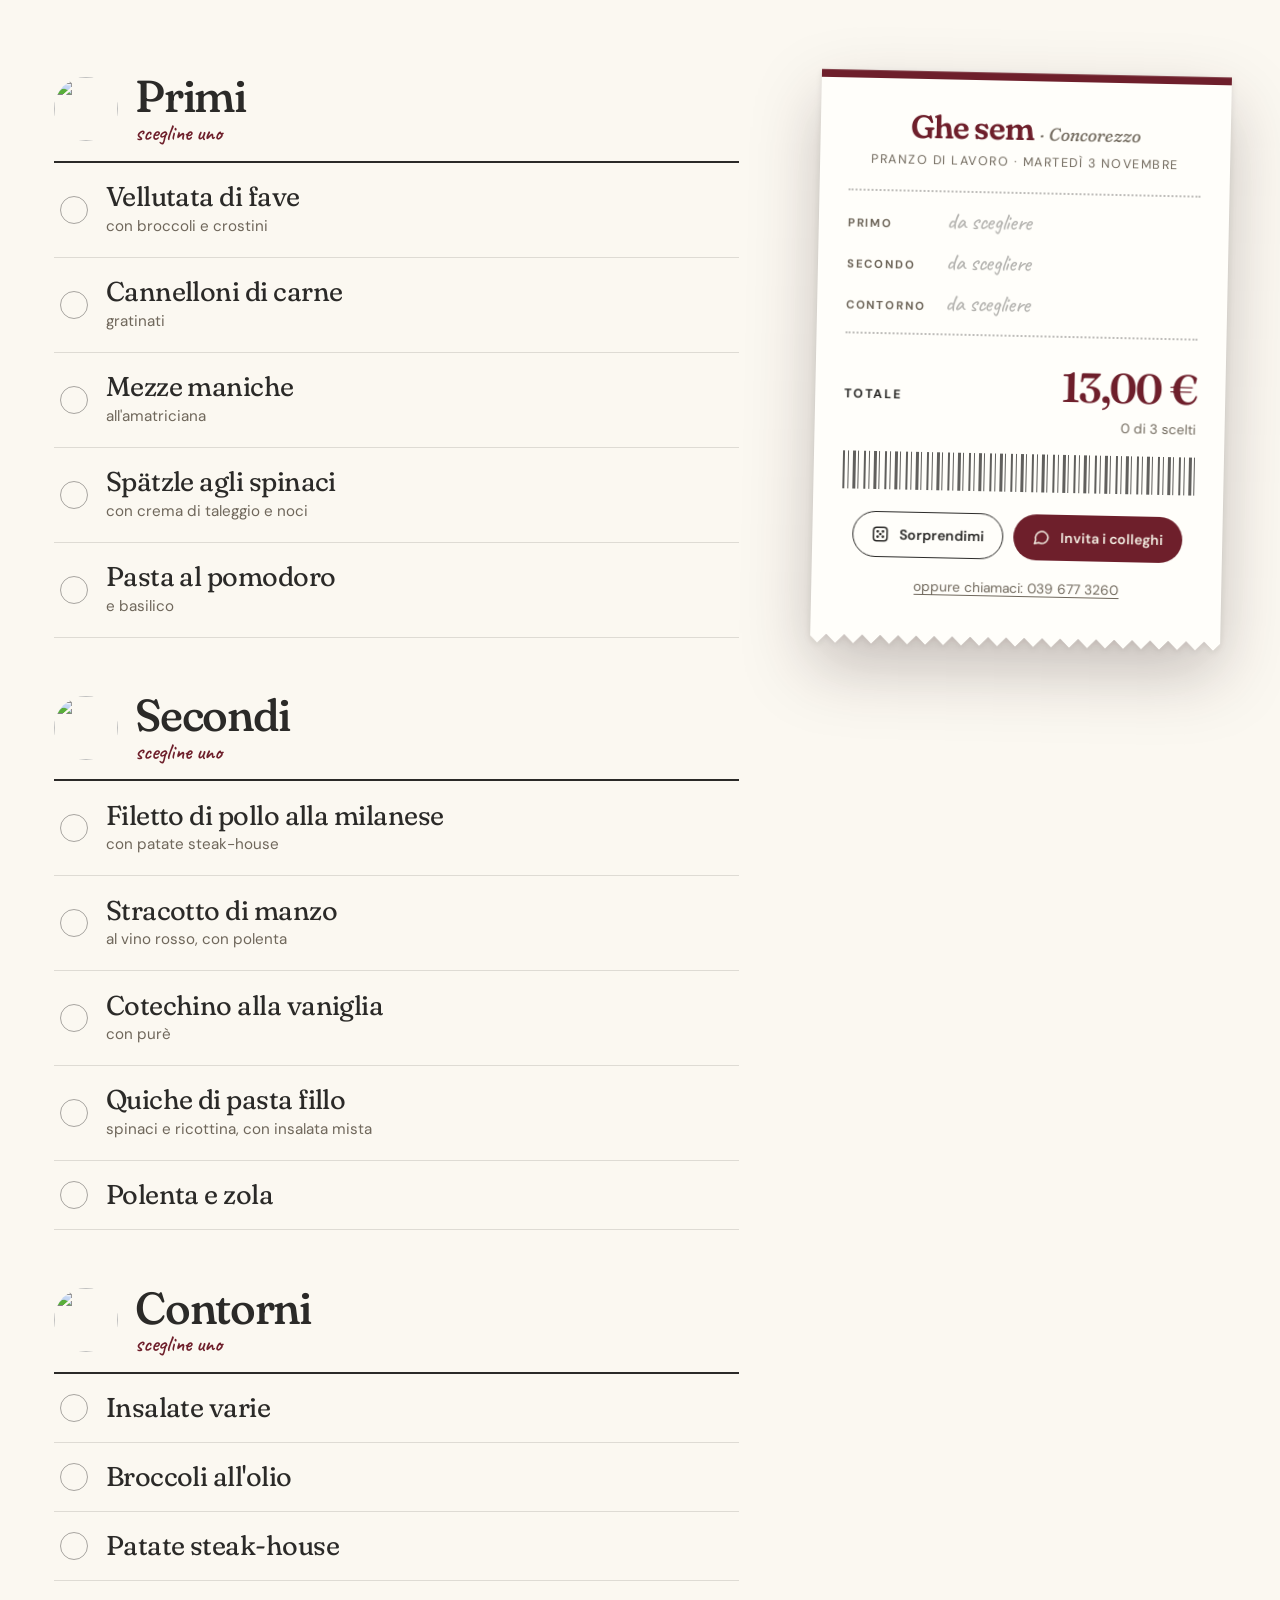
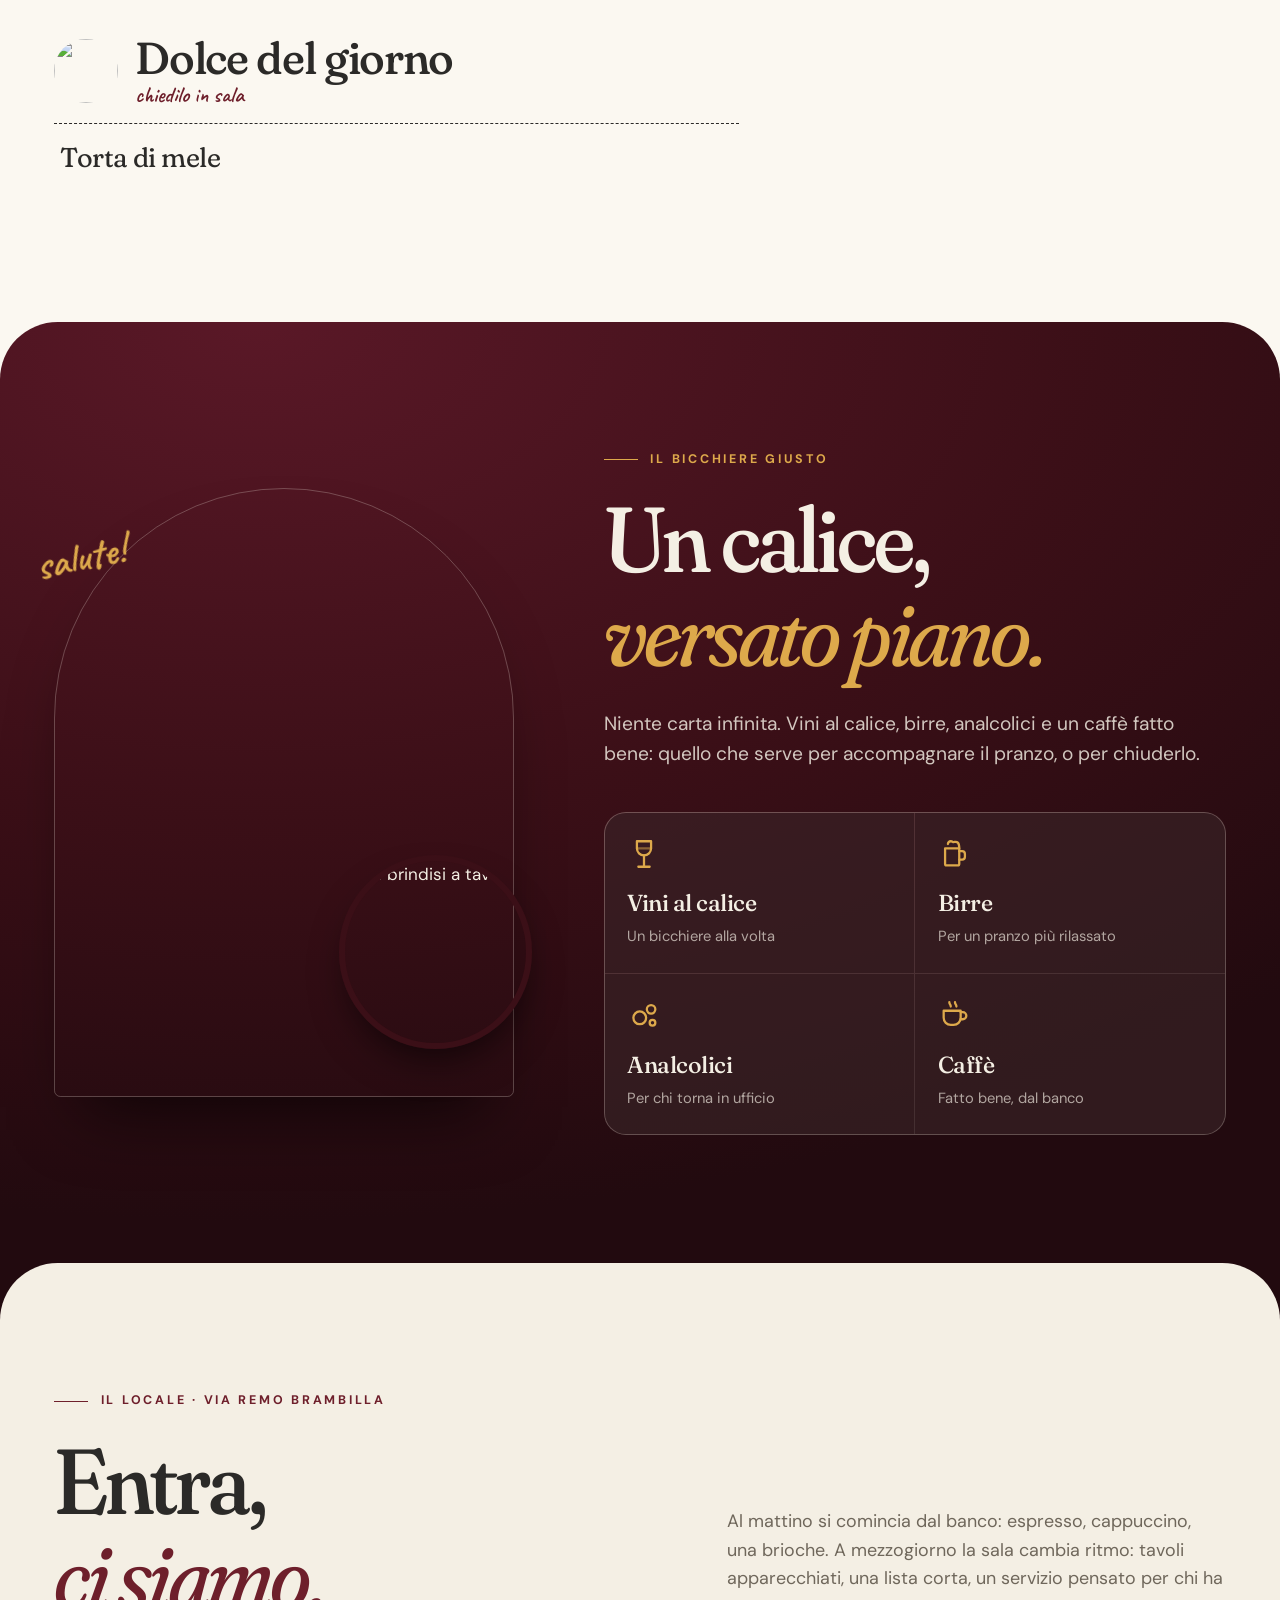
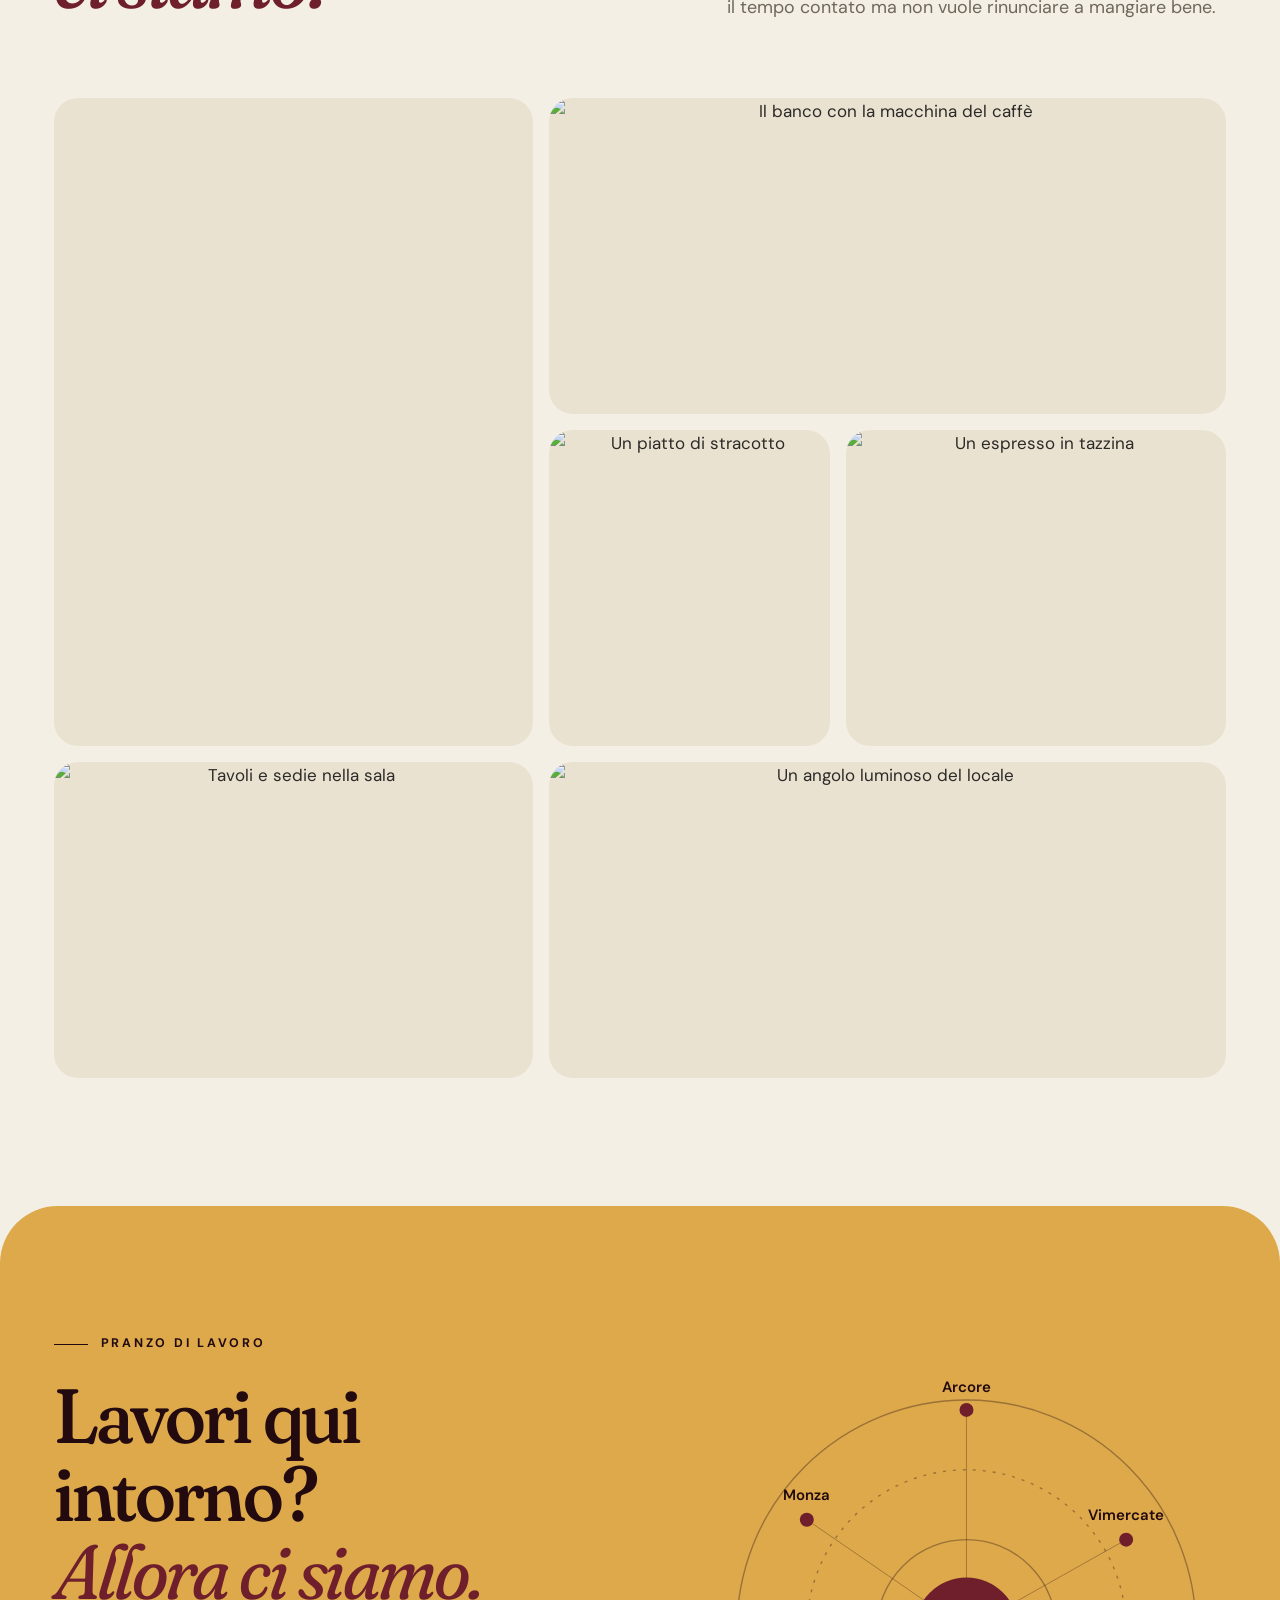
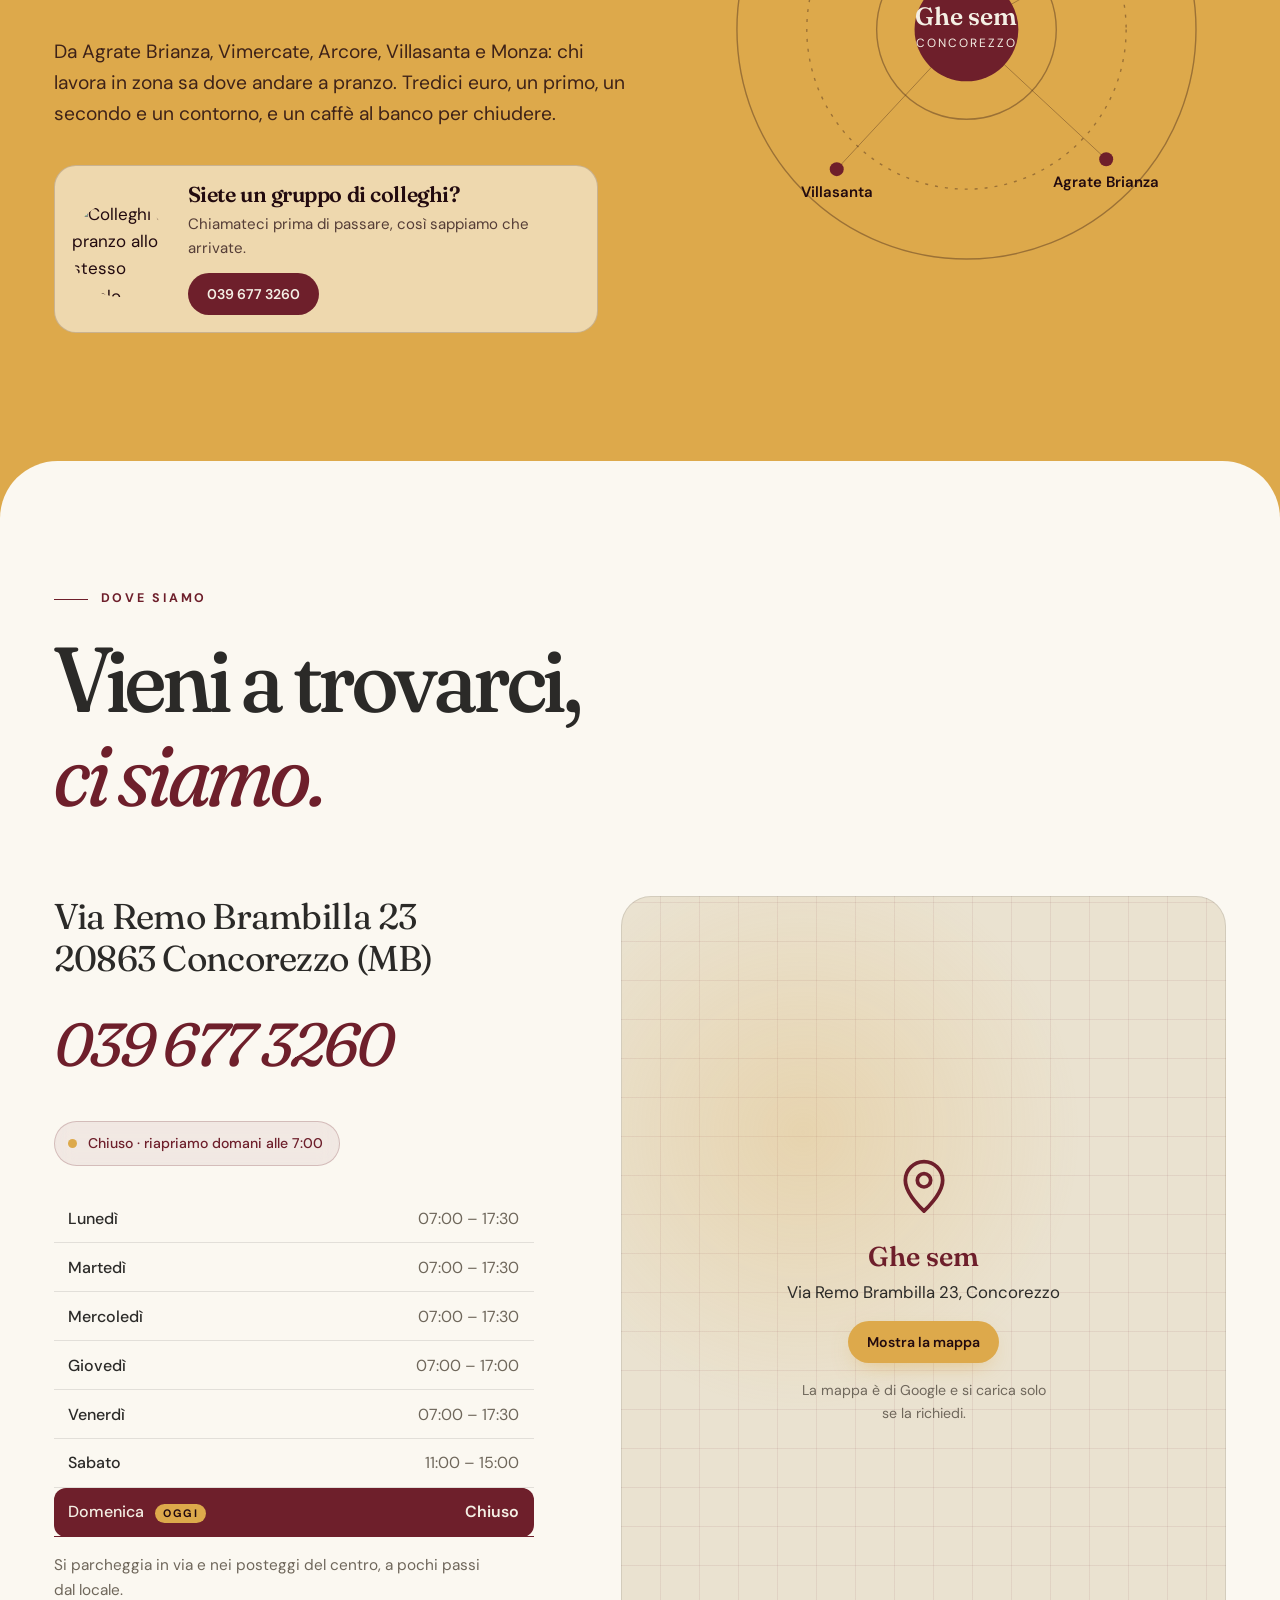
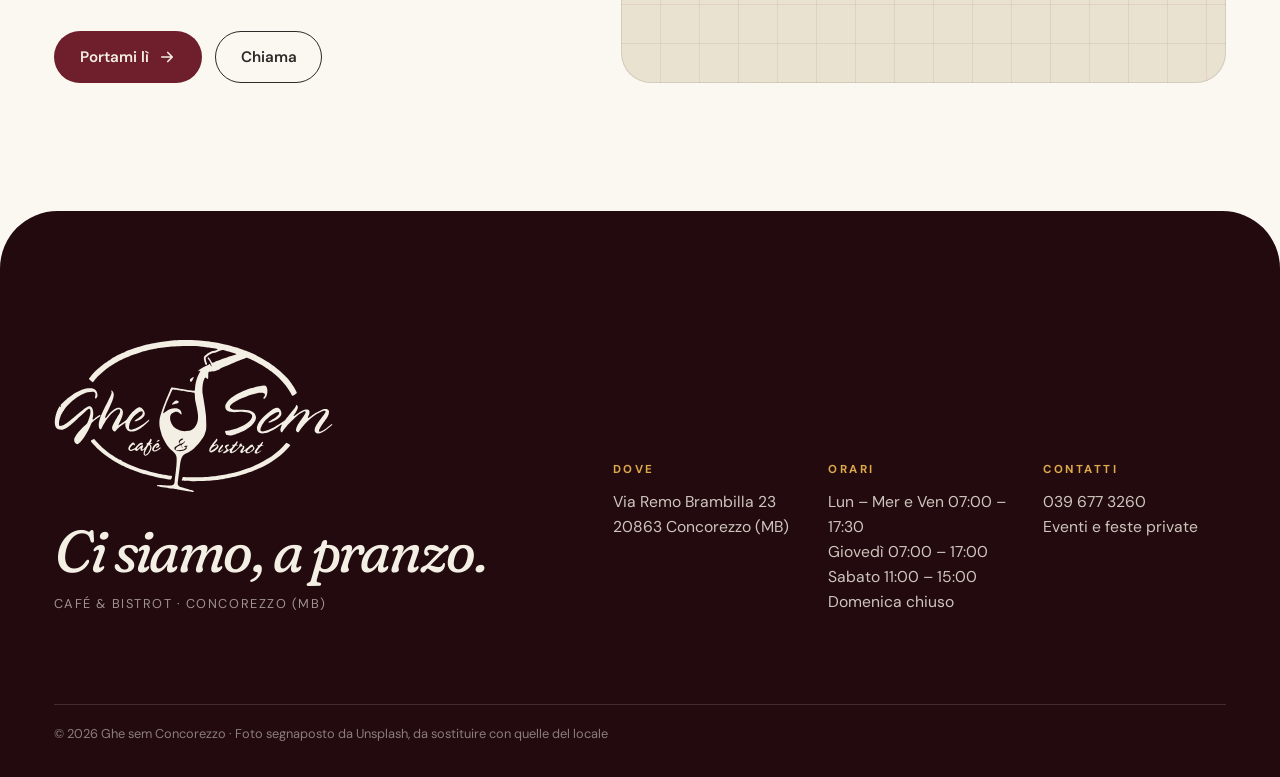
==== commit 29cbe489: "Eventi subito dopo la hero La sezione Eventi passa al secondo posto, dopo la hero e la striscia che " ====
--- a/index.html
+++ b/index.html
@@ -59,10 +59,10 @@
   <div class="wrap">
     <a class="logo" href="#top" aria-label="Ghe sem, café &amp; bistrot: torna in cima"></a>
     <nav class="nav-links" aria-label="Principale">
+      <a href="#eventi">Eventi</a>
       <a href="#giornata">Una giornata</a>
       <a href="#menu">Menu</a>
       <a href="#locale">Il locale</a>
-      <a href="#eventi">Eventi</a>
       <a href="#dove">Dove siamo</a>
     </nav>
     <a class="btn btn-ochre nav-cta" href="tel:+39396773260">
@@ -75,11 +75,11 @@
 
 <div class="mnav" id="mnav" aria-hidden="true">
   <nav aria-label="Mobile">
+    <a href="#eventi">Eventi e feste</a>
     <a href="#giornata">Una giornata</a>
     <a href="#menu">Menu</a>
     <a href="#locale">Il locale</a>
     <a href="#lavoro">Per chi lavora qui</a>
-    <a href="#eventi">Eventi e feste</a>
     <a href="#dove">Dove siamo</a>
   </nav>
   <p class="mnav-foot">Via Remo Brambilla 23, Concorezzo<br><a href="tel:+39396773260">039 677 3260</a></p>
@@ -147,8 +147,68 @@
   </div>
 </div>
 
+<!-- ============================ EVENTI ============================ -->
+<section class="events" id="eventi">
+  <div class="wrap">
+    <header class="sec-head sec-split">
+      <div>
+        <p class="kicker kicker-ochre" data-reveal>Eventi aziendali e feste private</p>
+        <h2 data-reveal style="--d:80ms">Il vostro evento,<br><em>ci pensiamo noi.</em></h2>
+      </div>
+      <p class="sec-sub" data-reveal style="--d:160ms">Ghe sem è disponibile per eventi aziendali e feste private. Voi ci raccontate cosa avete in mente, noi pensiamo al menu, alla tavola e al servizio.</p>
+    </header>
+
+    <div class="ev-grid">
+      <article class="ev-card" data-reveal>
+        <div class="ev-media">
+          <img src="https://images.unsplash.com/photo-1528605248644-14dd04022da1?auto=format&fit=crop&w=900&q=75" srcset="https://images.unsplash.com/photo-1528605248644-14dd04022da1?auto=format&fit=crop&w=480&q=75 480w, https://images.unsplash.com/photo-1528605248644-14dd04022da1?auto=format&fit=crop&w=800&q=75 800w, https://images.unsplash.com/photo-1528605248644-14dd04022da1?auto=format&fit=crop&w=1200&q=75 1200w" sizes="(min-width:1080px) 30vw, (min-width:700px) 46vw, 90vw" alt="Colleghi a pranzo insieme, attorno a una lunga tavolata" loading="lazy">
+          <span class="ev-tag">Per le aziende</span>
+        </div>
+        <div class="ev-body">
+          <h3>Eventi aziendali</h3>
+          <p>Il pranzo con tutto il team, un incontro con i clienti, il brindisi per un traguardo raggiunto o gli auguri di fine anno. A due passi dall'ufficio, senza pensieri.</p>
+          <ul class="chips"><li>Pranzi di team</li><li>Incontri con i clienti</li><li>Auguri di fine anno</li></ul>
+        </div>
+      </article>
+
+      <article class="ev-card" data-reveal style="--d:120ms">
+        <div class="ev-media">
+          <img src="https://images.unsplash.com/photo-1511795409834-ef04bbd61622?auto=format&fit=crop&w=900&q=75" srcset="https://images.unsplash.com/photo-1511795409834-ef04bbd61622?auto=format&fit=crop&w=480&q=75 480w, https://images.unsplash.com/photo-1511795409834-ef04bbd61622?auto=format&fit=crop&w=800&q=75 800w, https://images.unsplash.com/photo-1511795409834-ef04bbd61622?auto=format&fit=crop&w=1200&q=75 1200w" sizes="(min-width:1080px) 30vw, (min-width:700px) 46vw, 90vw" alt="Una tavola apparecchiata a festa, con fiori e calici" loading="lazy">
+          <span class="ev-tag">Da festeggiare</span>
+        </div>
+        <div class="ev-body">
+          <h3>Feste private</h3>
+          <p>Compleanni, lauree, anniversari, battesimi e comunioni: le giornate da festeggiare con le persone giuste, attorno a una tavola apparecchiata per voi.</p>
+          <ul class="chips"><li>Compleanni</li><li>Lauree</li><li>Anniversari</li><li>Battesimi e comunioni</li></ul>
+        </div>
+      </article>
+
+      <aside class="ev-invite" data-reveal="zoom" style="--d:240ms" aria-labelledby="inv-title">
+        <div class="invite">
+          <div class="inv-head">
+            <p class="inv-kicker">Come si organizza</p>
+            <h3 id="inv-title">Organizziamolo<br><em>insieme.</em></h3>
+          </div>
+          <ol class="inv-steps">
+            <li><span class="inv-n" aria-hidden="true">01</span><div><b>Chiamateci</b><p>Diteci la data, quante persone siete e cosa festeggiate.</p></div></li>
+            <li><span class="inv-n" aria-hidden="true">02</span><div><b>Il menu su misura</b><p>Lo componiamo insieme, in base all'occasione e al numero di ospiti.</p></div></li>
+            <li><span class="inv-n" aria-hidden="true">03</span><div><b>Ci siamo</b><p>Il giorno dell'evento a tavola e servizio pensiamo noi: voi pensate agli ospiti.</p></div></li>
+          </ol>
+          <div class="inv-foot">
+            <a class="btn btn-wine" href="tel:+39396773260">
+              <svg viewBox="0 0 24 24" fill="none" stroke="currentColor" stroke-width="2" stroke-linecap="round" stroke-linejoin="round"><path d="M22 16.9v3a2 2 0 0 1-2.2 2 19.8 19.8 0 0 1-8.6-3.1 19.5 19.5 0 0 1-6-6A19.8 19.8 0 0 1 2.1 4.2 2 2 0 0 1 4.1 2h3a2 2 0 0 1 2 1.7c.1 1 .4 1.9.7 2.8a2 2 0 0 1-.5 2.1L8.1 9.9a16 16 0 0 0 6 6l1.3-1.3a2 2 0 0 1 2.1-.4c.9.3 1.8.6 2.8.7a2 2 0 0 1 1.7 2Z"/></svg>
+              039 677 3260
+            </a>
+            <span class="inv-hand" aria-hidden="true">vi aspettiamo!</span>
+          </div>
+        </div>
+      </aside>
+    </div>
+  </div>
+</section>
+
 <!-- ============================ MANIFESTO ============================ -->
-<section class="manifesto" id="manifesto">
+<section class="manifesto stack" id="manifesto">
   <div class="wrap manifesto-grid">
     <div>
       <p class="kicker" data-reveal>Chi siamo</p>
@@ -421,66 +481,6 @@
   </div>
 </section>
 
-<!-- ============================ EVENTI ============================ -->
-<section class="events stack" id="eventi">
-  <div class="wrap">
-    <header class="sec-head sec-split">
-      <div>
-        <p class="kicker kicker-ochre" data-reveal>Eventi aziendali e feste private</p>
-        <h2 data-reveal style="--d:80ms">Il vostro evento,<br><em>ci pensiamo noi.</em></h2>
-      </div>
-      <p class="sec-sub" data-reveal style="--d:160ms">Ghe sem è disponibile per eventi aziendali e feste private. Voi ci raccontate cosa avete in mente, noi pensiamo al menu, alla tavola e al servizio.</p>
-    </header>
-
-    <div class="ev-grid">
-      <article class="ev-card" data-reveal>
-        <div class="ev-media">
-          <img src="https://images.unsplash.com/photo-1528605248644-14dd04022da1?auto=format&fit=crop&w=900&q=75" srcset="https://images.unsplash.com/photo-1528605248644-14dd04022da1?auto=format&fit=crop&w=480&q=75 480w, https://images.unsplash.com/photo-1528605248644-14dd04022da1?auto=format&fit=crop&w=800&q=75 800w, https://images.unsplash.com/photo-1528605248644-14dd04022da1?auto=format&fit=crop&w=1200&q=75 1200w" sizes="(min-width:1080px) 30vw, (min-width:700px) 46vw, 90vw" alt="Colleghi a pranzo insieme, attorno a una lunga tavolata" loading="lazy">
-          <span class="ev-tag">Per le aziende</span>
-        </div>
-        <div class="ev-body">
-          <h3>Eventi aziendali</h3>
-          <p>Il pranzo con tutto il team, un incontro con i clienti, il brindisi per un traguardo raggiunto o gli auguri di fine anno. A due passi dall'ufficio, senza pensieri.</p>
-          <ul class="chips"><li>Pranzi di team</li><li>Incontri con i clienti</li><li>Auguri di fine anno</li></ul>
-        </div>
-      </article>
-
-      <article class="ev-card" data-reveal style="--d:120ms">
-        <div class="ev-media">
-          <img src="https://images.unsplash.com/photo-1511795409834-ef04bbd61622?auto=format&fit=crop&w=900&q=75" srcset="https://images.unsplash.com/photo-1511795409834-ef04bbd61622?auto=format&fit=crop&w=480&q=75 480w, https://images.unsplash.com/photo-1511795409834-ef04bbd61622?auto=format&fit=crop&w=800&q=75 800w, https://images.unsplash.com/photo-1511795409834-ef04bbd61622?auto=format&fit=crop&w=1200&q=75 1200w" sizes="(min-width:1080px) 30vw, (min-width:700px) 46vw, 90vw" alt="Una tavola apparecchiata a festa, con fiori e calici" loading="lazy">
-          <span class="ev-tag">Da festeggiare</span>
-        </div>
-        <div class="ev-body">
-          <h3>Feste private</h3>
-          <p>Compleanni, lauree, anniversari, battesimi e comunioni: le giornate da festeggiare con le persone giuste, attorno a una tavola apparecchiata per voi.</p>
-          <ul class="chips"><li>Compleanni</li><li>Lauree</li><li>Anniversari</li><li>Battesimi e comunioni</li></ul>
-        </div>
-      </article>
-
-      <aside class="ev-invite" data-reveal="zoom" style="--d:240ms" aria-labelledby="inv-title">
-        <div class="invite">
-          <div class="inv-head">
-            <p class="inv-kicker">Come si organizza</p>
-            <h3 id="inv-title">Organizziamolo<br><em>insieme.</em></h3>
-          </div>
-          <ol class="inv-steps">
-            <li><span class="inv-n" aria-hidden="true">01</span><div><b>Chiamateci</b><p>Diteci la data, quante persone siete e cosa festeggiate.</p></div></li>
-            <li><span class="inv-n" aria-hidden="true">02</span><div><b>Il menu su misura</b><p>Lo componiamo insieme, in base all'occasione e al numero di ospiti.</p></div></li>
-            <li><span class="inv-n" aria-hidden="true">03</span><div><b>Ci siamo</b><p>Il giorno dell'evento a tavola e servizio pensiamo noi: voi pensate agli ospiti.</p></div></li>
-          </ol>
-          <div class="inv-foot">
-            <a class="btn btn-wine" href="tel:+39396773260">
-              <svg viewBox="0 0 24 24" fill="none" stroke="currentColor" stroke-width="2" stroke-linecap="round" stroke-linejoin="round"><path d="M22 16.9v3a2 2 0 0 1-2.2 2 19.8 19.8 0 0 1-8.6-3.1 19.5 19.5 0 0 1-6-6A19.8 19.8 0 0 1 2.1 4.2 2 2 0 0 1 4.1 2h3a2 2 0 0 1 2 1.7c.1 1 .4 1.9.7 2.8a2 2 0 0 1-.5 2.1L8.1 9.9a16 16 0 0 0 6 6l1.3-1.3a2 2 0 0 1 2.1-.4c.9.3 1.8.6 2.8.7a2 2 0 0 1 1.7 2Z"/></svg>
-              039 677 3260
-            </a>
-            <span class="inv-hand" aria-hidden="true">vi aspettiamo!</span>
-          </div>
-        </div>
-      </aside>
-    </div>
-  </div>
-</section>
-
 <!-- ============================ DOVE SIAMO ============================ -->
 <section class="where stack" id="dove">
   <div class="wrap">
--- a/css/style.css
+++ b/css/style.css
@@ -636,7 +636,8 @@
 /* ==========================================================================
    EVENTI
    ========================================================================== */
-.events { background: var(--wine); color: var(--cream); }
+/* subito sotto la striscia bordeaux che scorre: un bordeaux più scuro, così le due fasce non si fondono */
+.events { background: var(--wine-deep); color: var(--cream); }
 /* luce calda dall'alto, come in sala a fine giornata */
 .events::before {
   content: ""; position: absolute; inset: 0; border-radius: inherit; pointer-events: none;
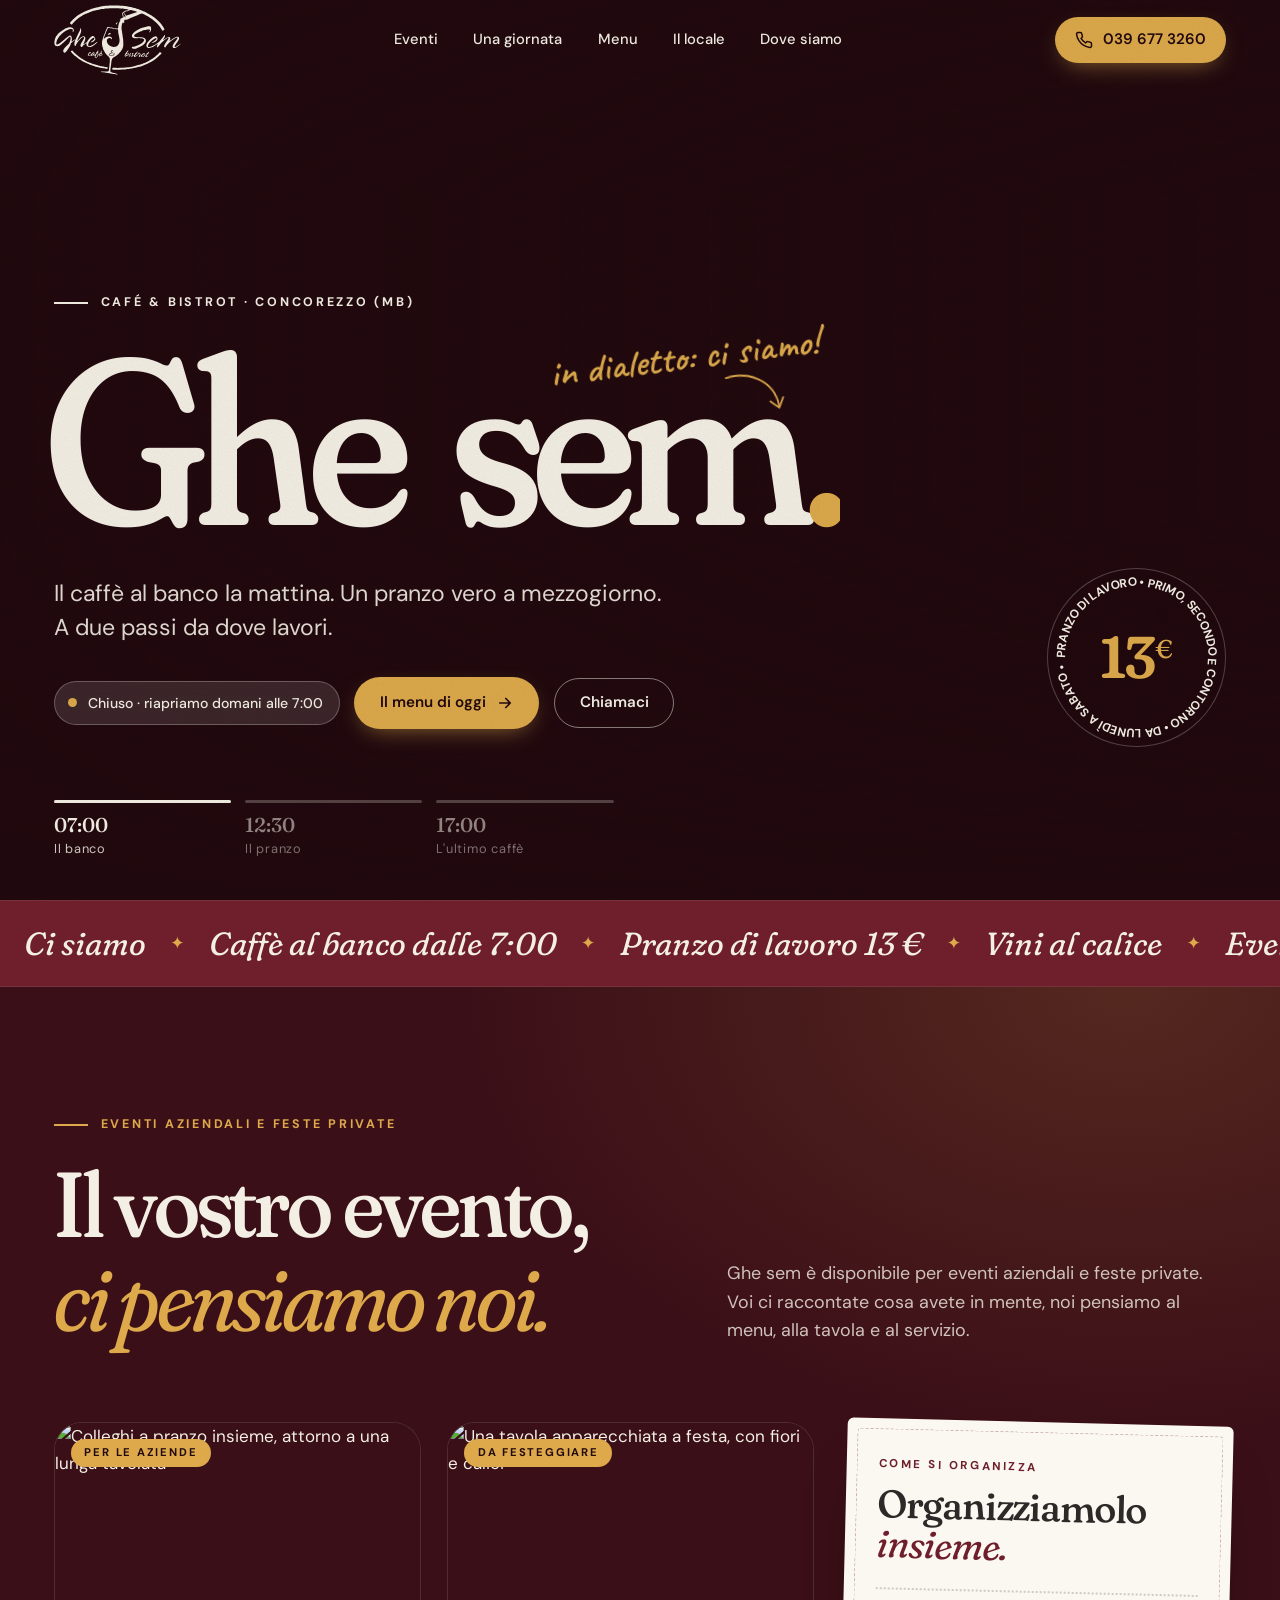
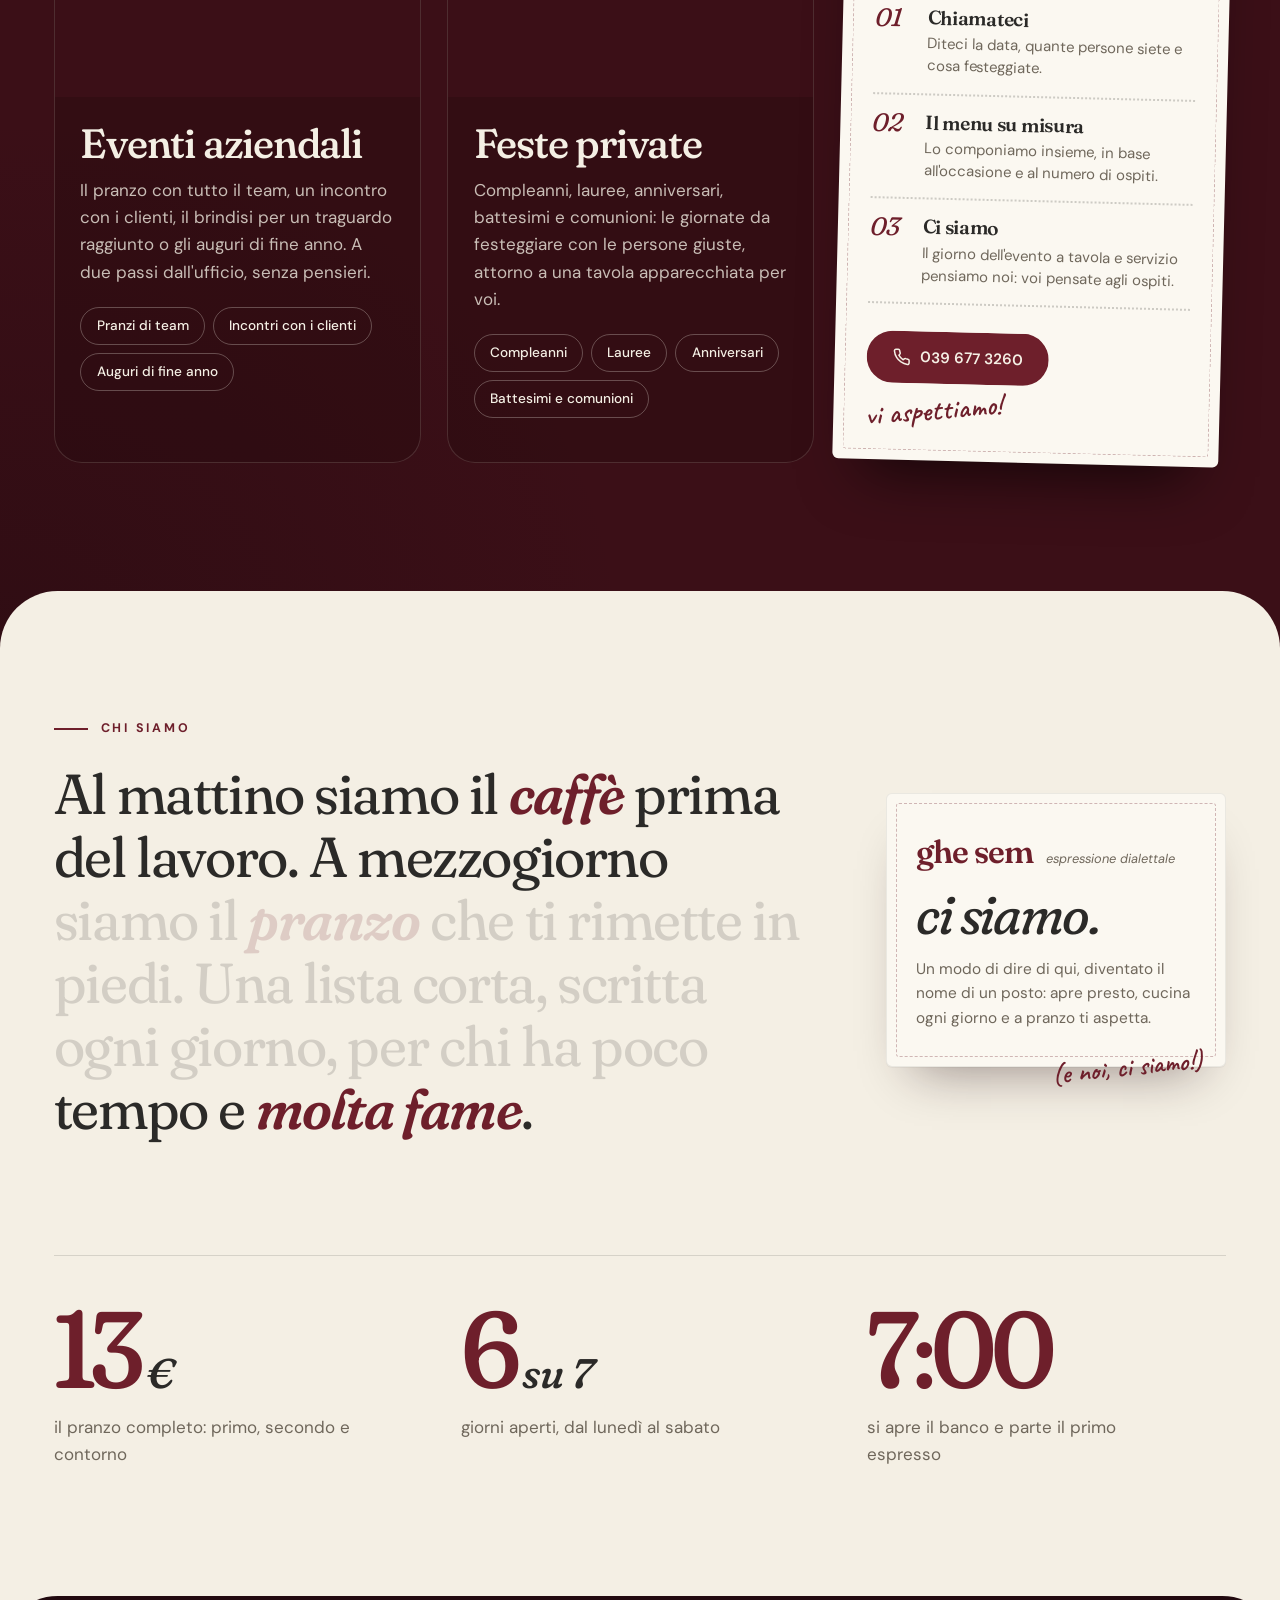
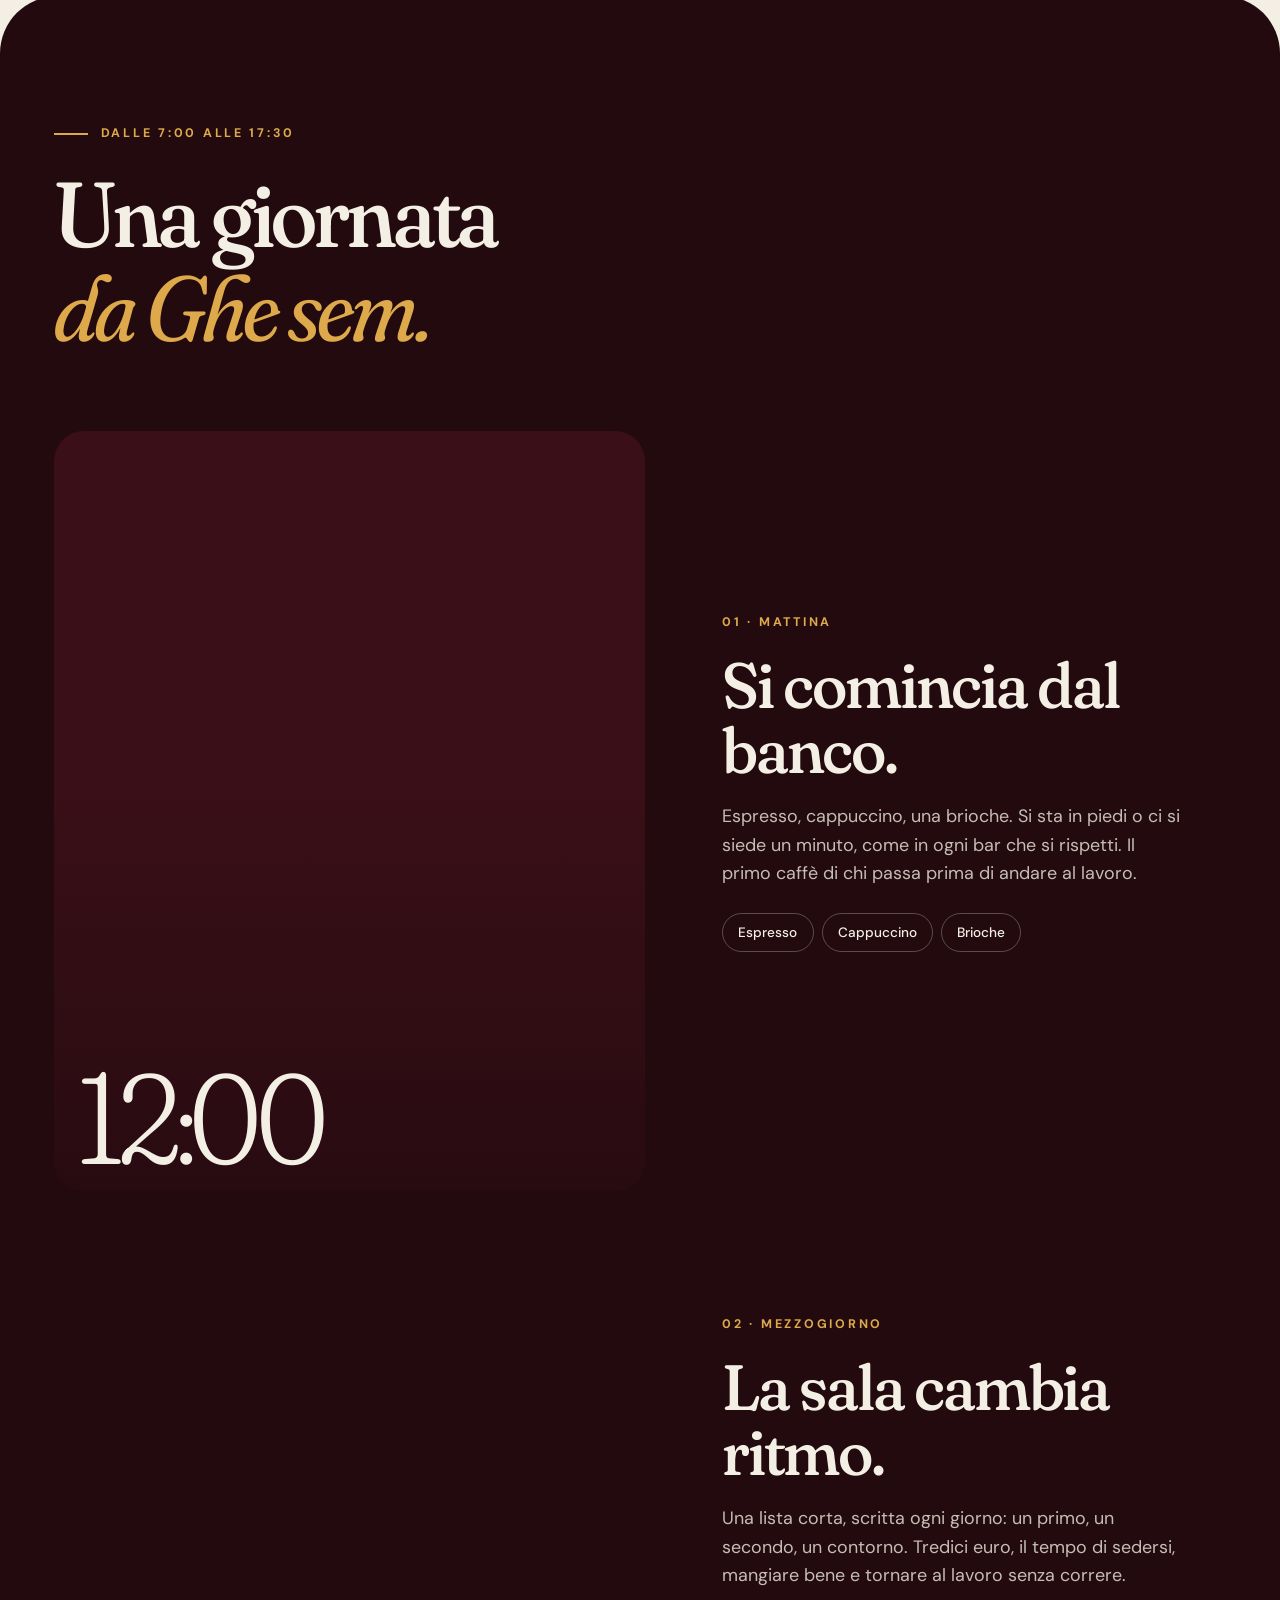
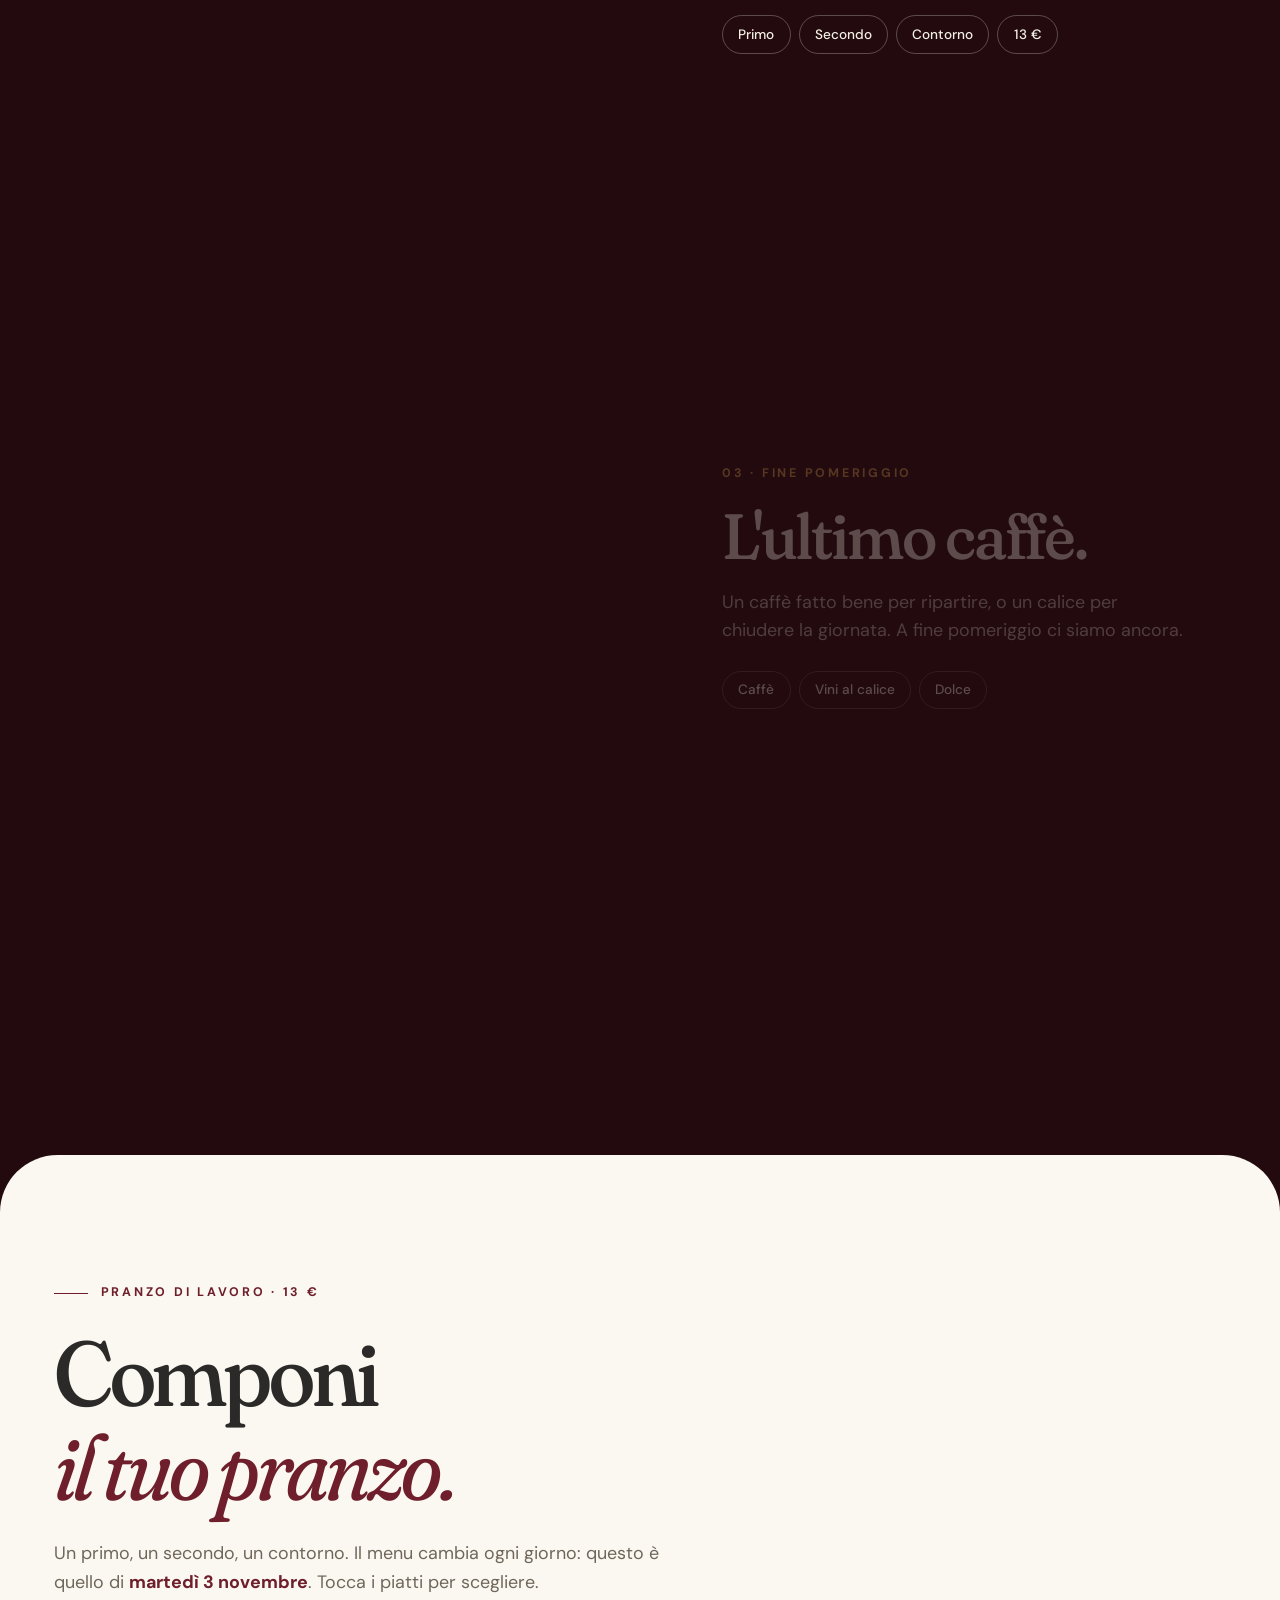
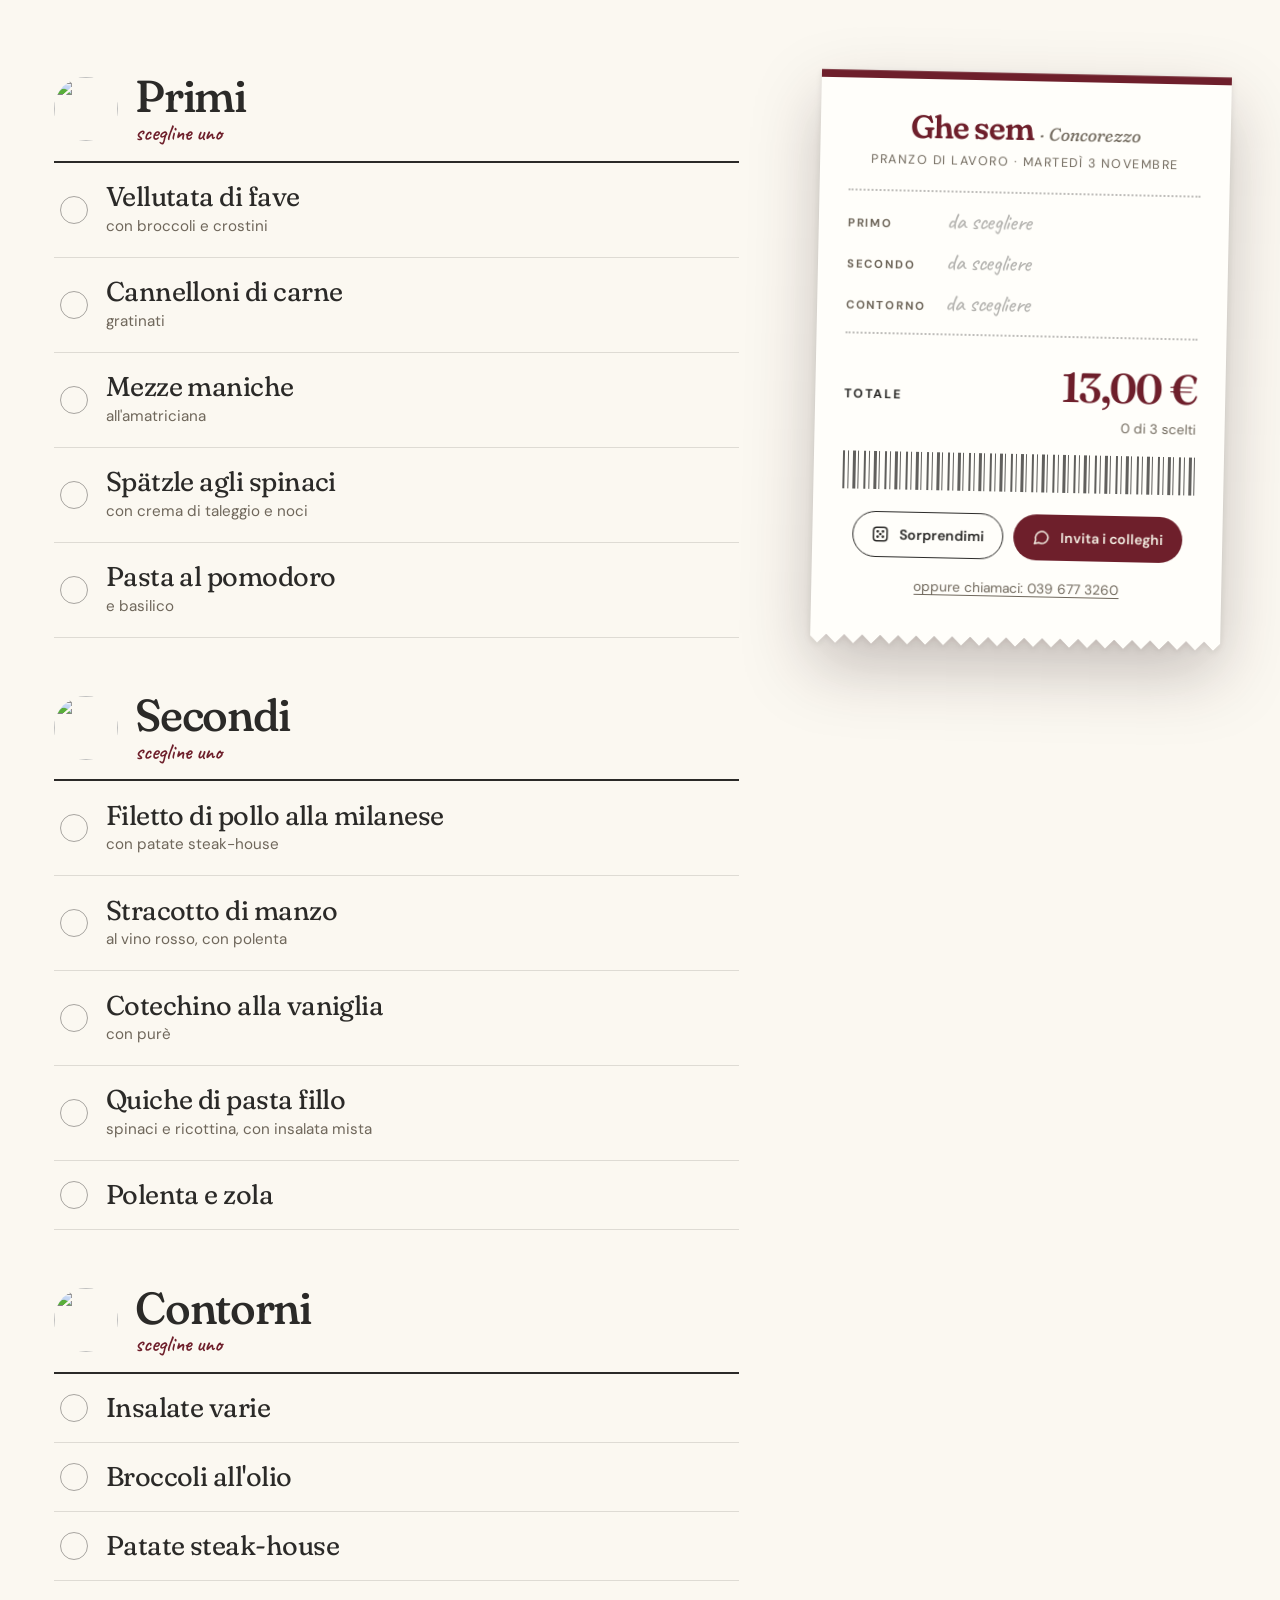
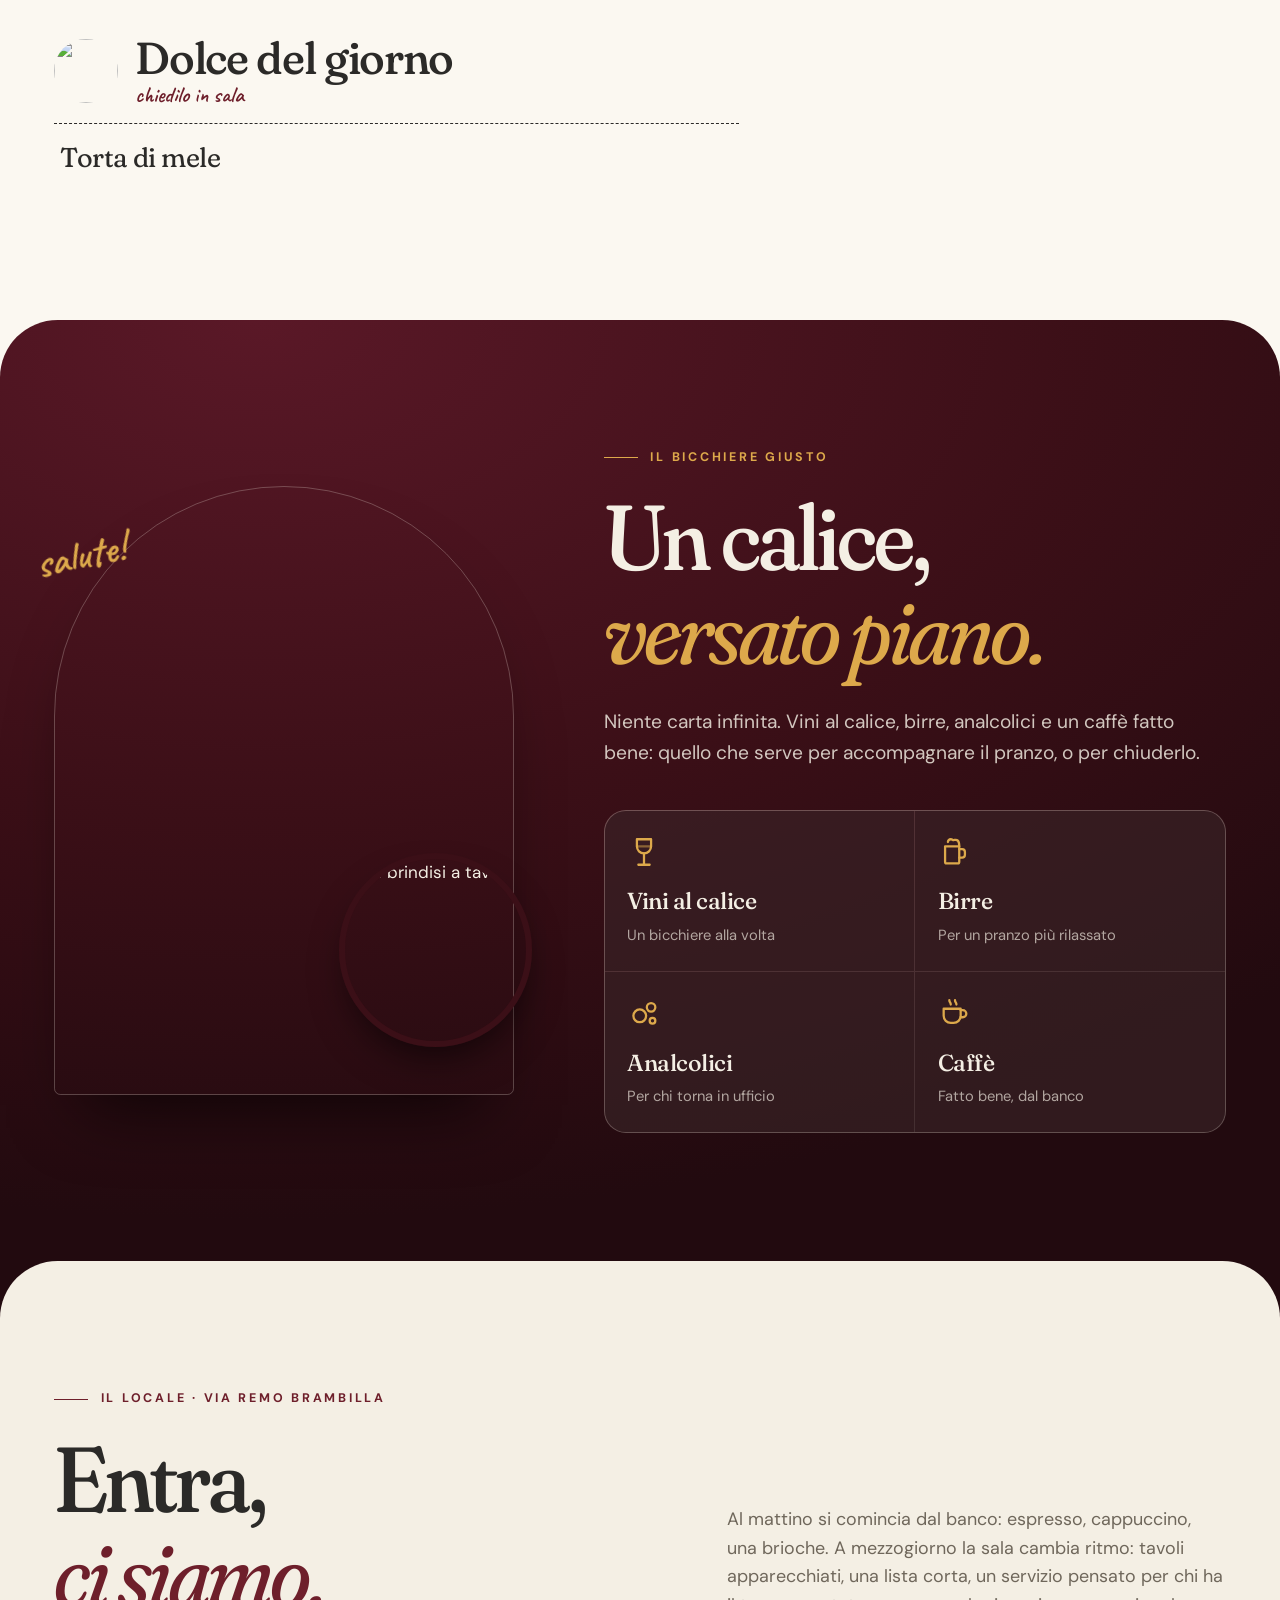
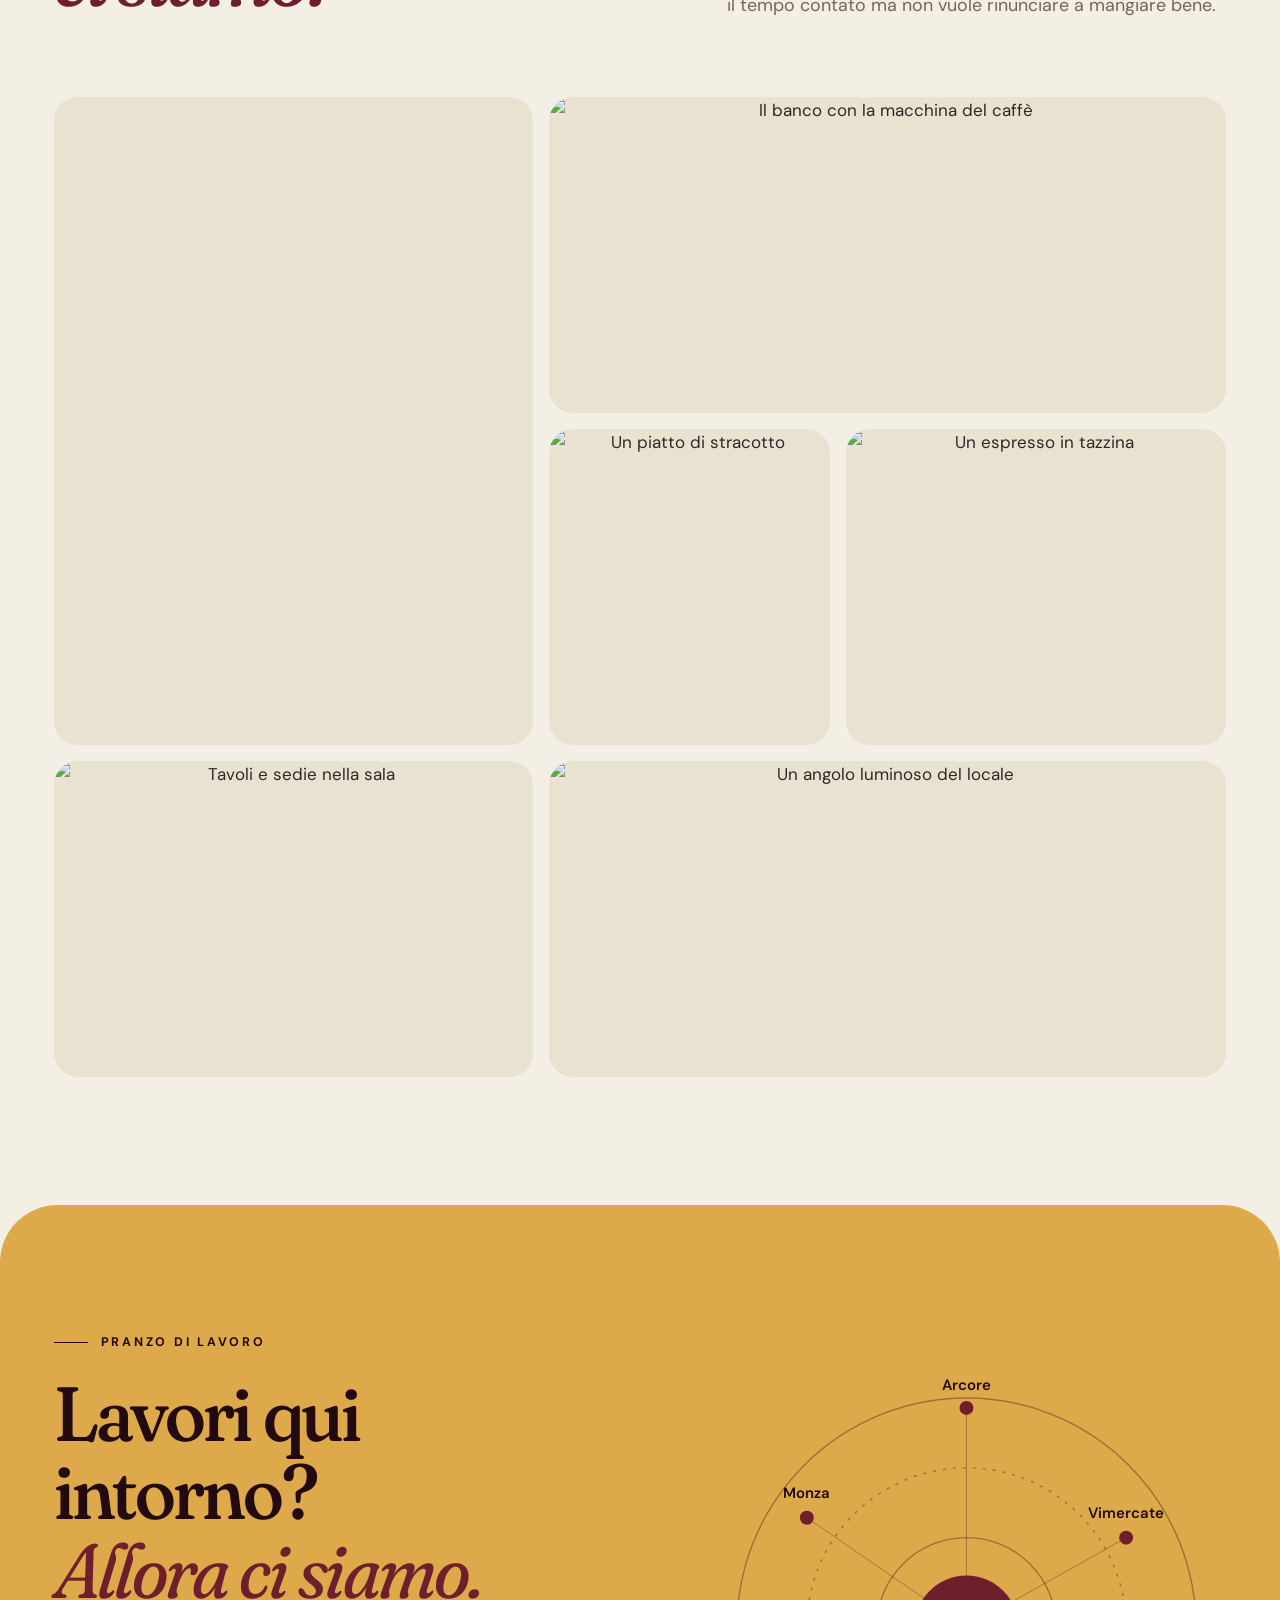
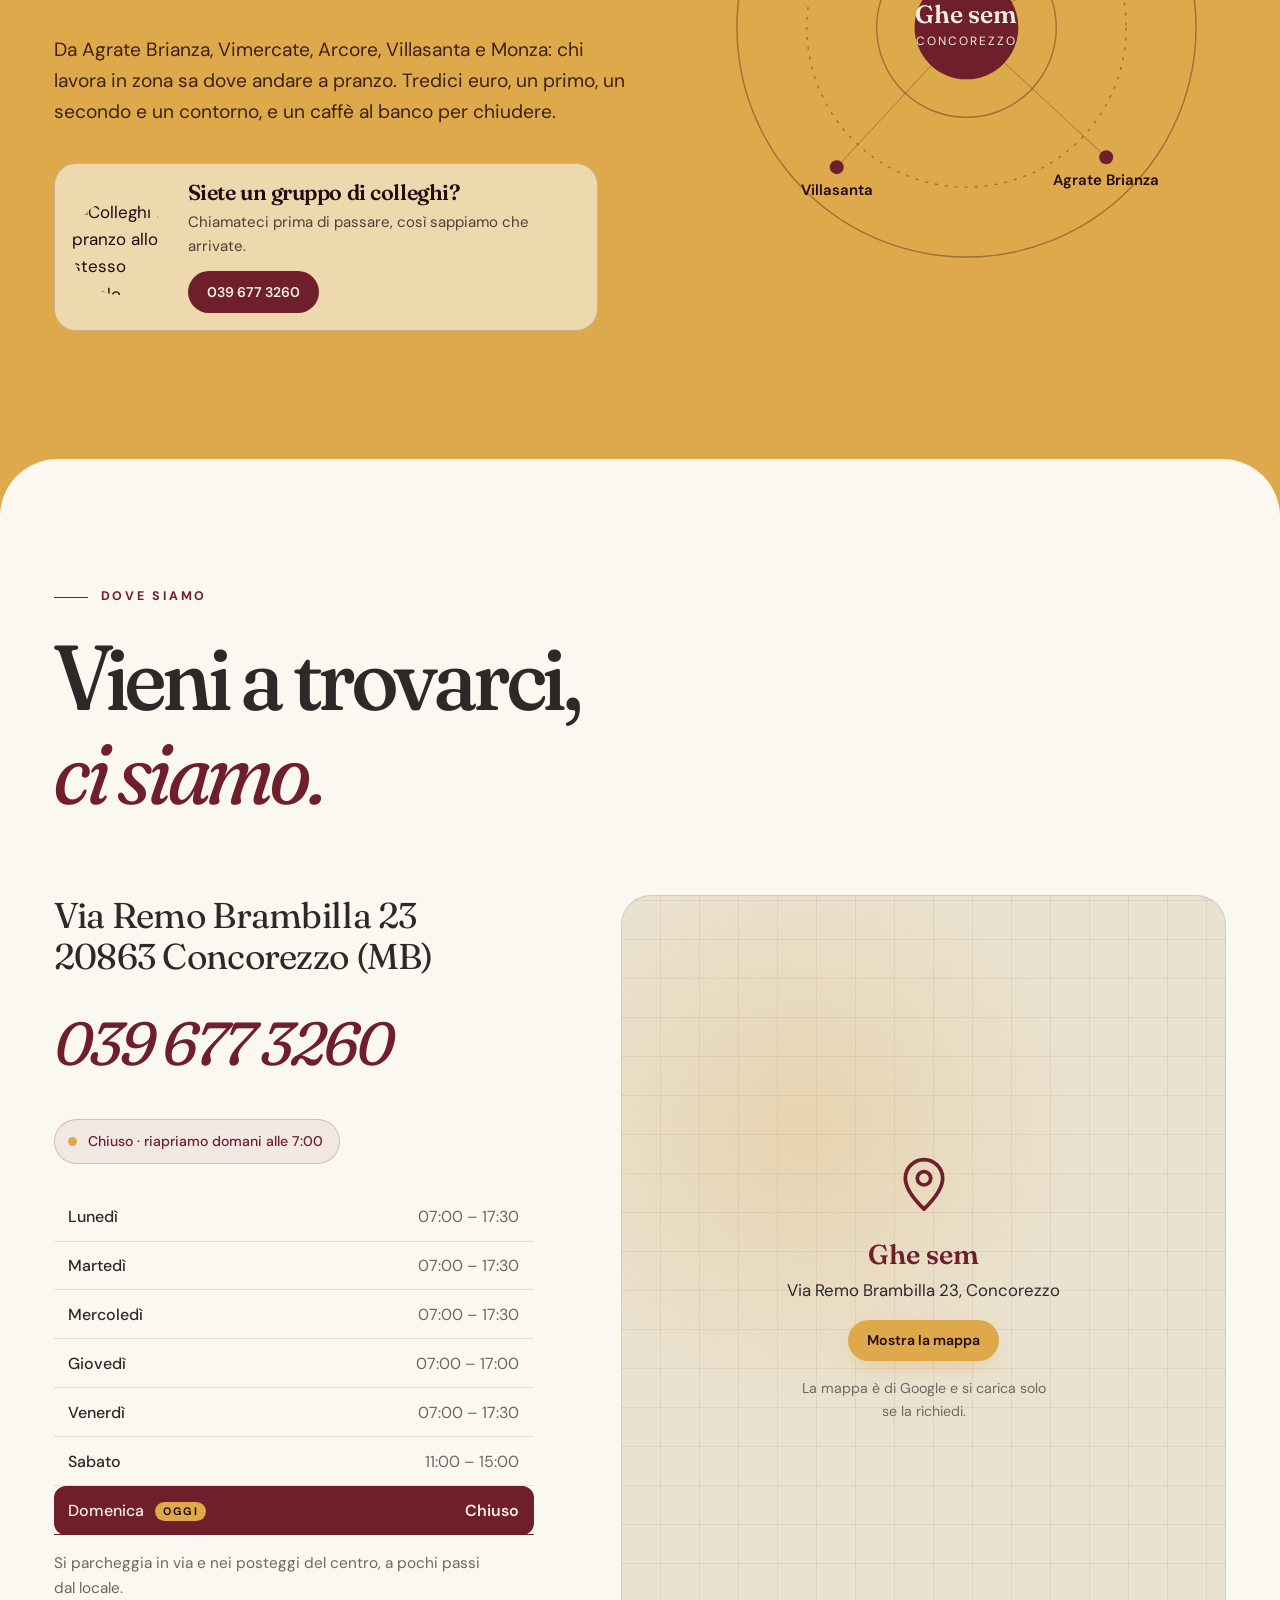
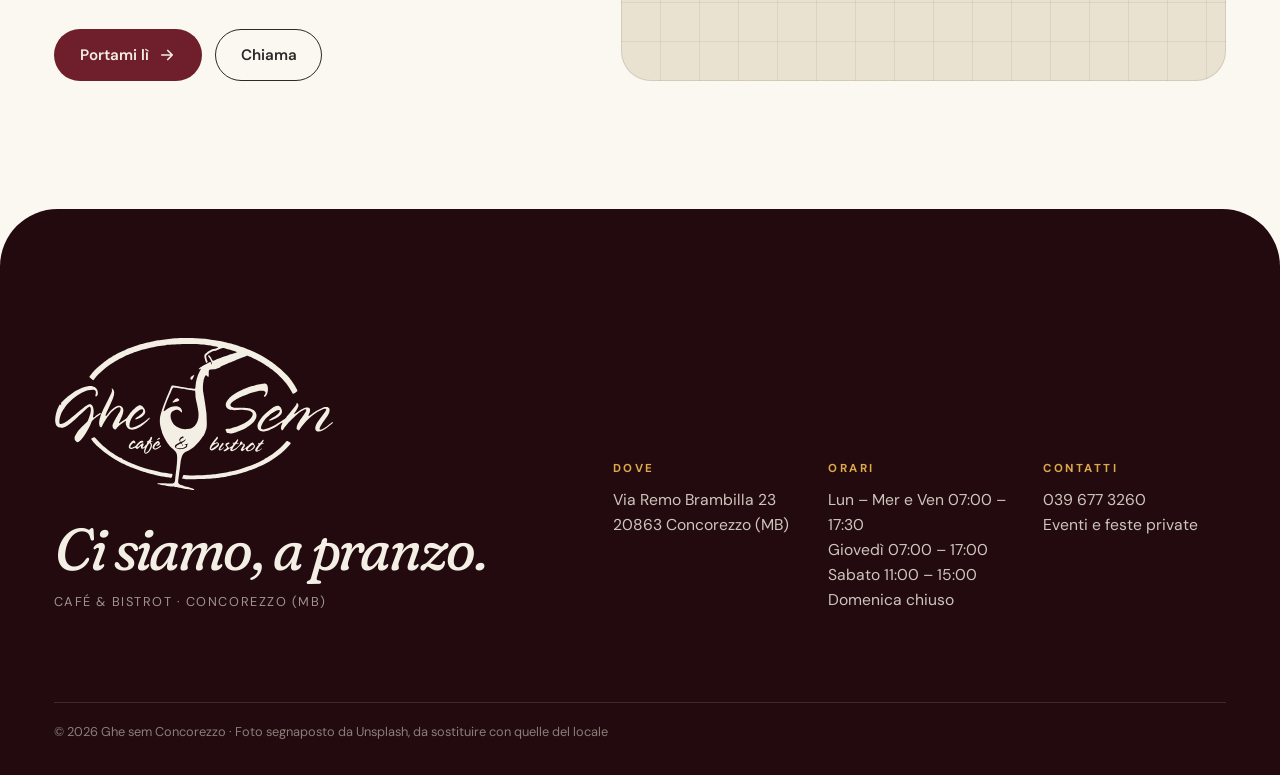
==== commit 22e13ee4: "Menu del giorno da un foglio Google Il sito legge i piatti da un foglio Google (link CSV in MENU_CSV" ====
--- a/index.html
+++ b/index.html
@@ -286,7 +286,7 @@
     <header class="sec-head">
       <p class="kicker" data-reveal>Pranzo di lavoro · 13 €</p>
       <h2 data-reveal style="--d:80ms">Componi<br><em>il tuo pranzo.</em></h2>
-      <p class="sec-sub" data-reveal style="--d:160ms">Un primo, un secondo, un contorno. Il menu cambia ogni giorno: questo è quello di <b data-menu-date>martedì 3 novembre</b>. Tocca i piatti per scegliere.</p>
+      <p class="sec-sub" data-reveal style="--d:160ms">Un primo, un secondo, un contorno. Il menu cambia ogni giorno<span data-menu-when>: questo è quello di <b data-menu-date>martedì 3 novembre</b></span>. Tocca i piatti per scegliere.</p>
     </header>
 
     <div class="menu-grid">
@@ -346,7 +346,7 @@
         <div class="ticket" data-ticket>
           <div class="ticket-inner">
             <p class="t-brand">Ghe sem <span>· Concorezzo</span></p>
-            <p class="t-sub">Pranzo di lavoro · <span data-menu-date>martedì 3 novembre</span></p>
+            <p class="t-sub">Pranzo di lavoro<span data-menu-when> · <span data-menu-date>martedì 3 novembre</span></span></p>
             <hr class="t-perf">
             <ul class="t-lines" aria-live="polite">
               <li data-slot="primi"><span>Primo</span><b class="empty">da scegliere</b></li>
--- a/css/style.css
+++ b/css/style.css
@@ -67,6 +67,8 @@
 .skip:focus { top: 12px; }
 
 :focus-visible { outline: 2.5px solid var(--ochre); outline-offset: 3px; border-radius: 6px; }
+/* le sezioni ricevono il focus quando ci si arriva da un link interno: niente cornice intorno */
+[tabindex="-1"]:focus { outline: none; }
 
 /* ---------- tipografia ---------- */
 h1, h2, h3, h4 {
@@ -509,6 +511,8 @@
 
 .cat-dolce .cat-head { border-bottom-style: dashed; border-bottom-width: 1.5px; }
 .dolce { padding: 1.15rem .4rem; }
+.dolce .dish-name { display: block; }
+.dolce .dish-name + .dish-name { margin-top: .5rem; }
 
 /* scontrino */
 .ticket-wrap { position: sticky; top: 92px; }
@@ -528,6 +532,7 @@
 .t-perf { border: 0; border-top: 2px dotted rgba(43, 42, 40, .3); margin: 1rem 0; }
 .t-lines { list-style: none; padding: 0; display: grid; gap: .9rem; font-variant-numeric: tabular-nums; }
 .t-lines li { display: grid; grid-template-columns: 5.4rem 1fr; gap: .8rem; align-items: baseline; }
+.t-lines li[hidden] { display: none; }
 .t-lines span { font-size: .72rem; font-weight: 700; letter-spacing: .16em; text-transform: uppercase; color: var(--muted); }
 .t-lines b { font-family: var(--ff-display); font-weight: 500; font-size: 1.3rem; line-height: 1.15; letter-spacing: -.015em; }
 .t-lines b.empty { font-family: var(--ff-hand); font-size: 1.45rem; font-weight: 500; color: rgba(43, 42, 40, .35); }
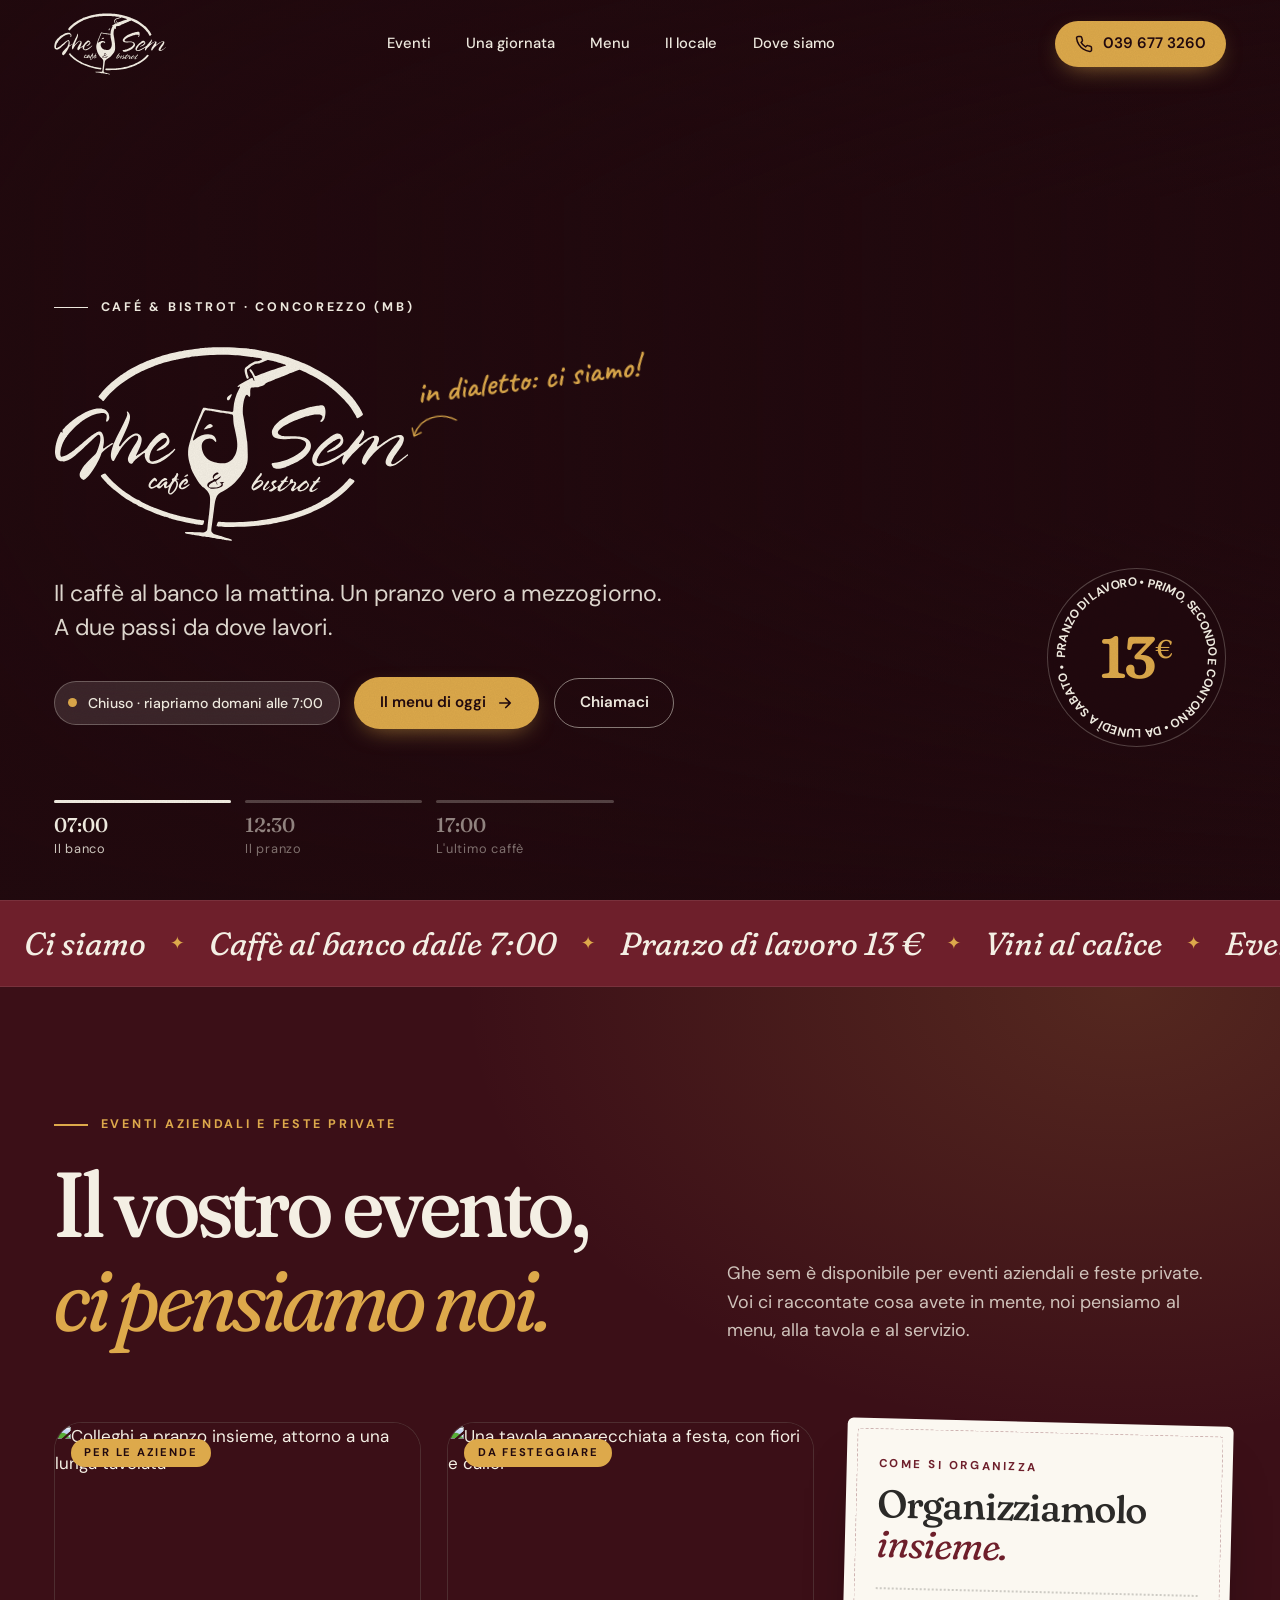
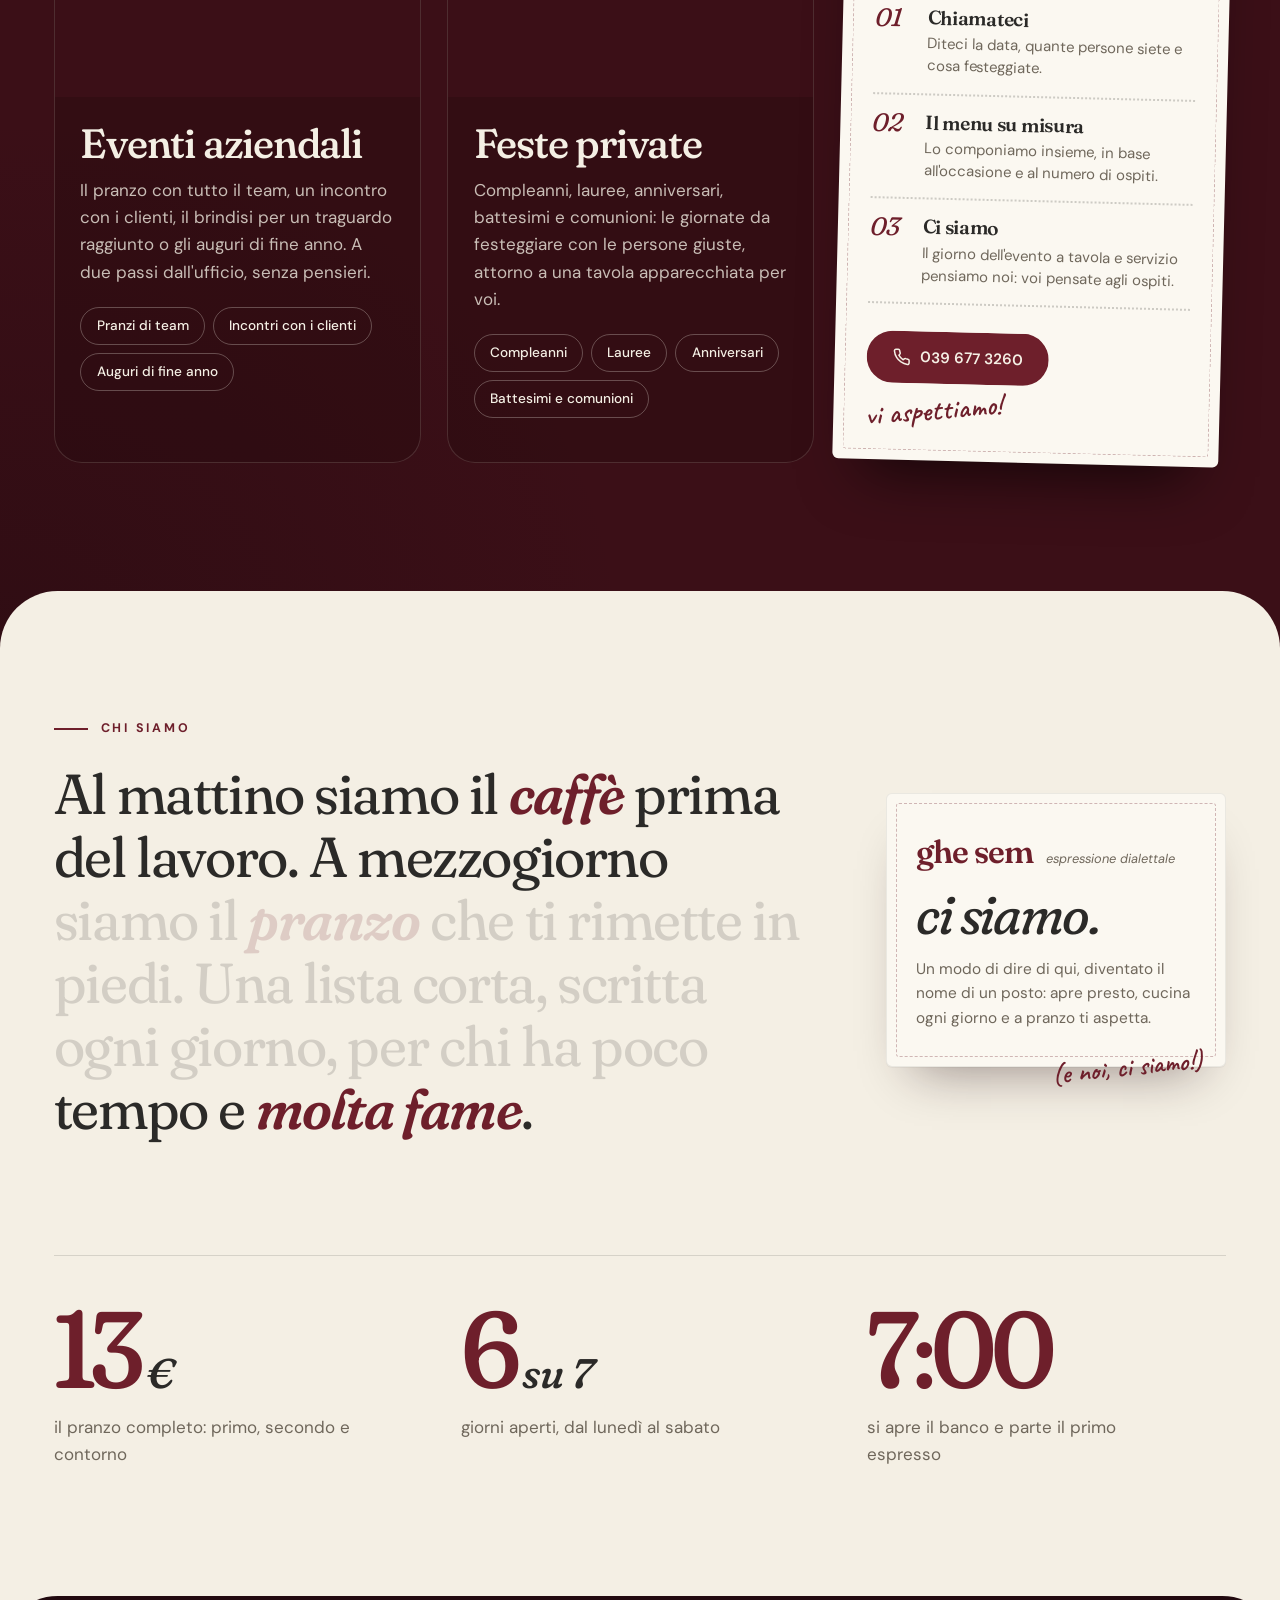
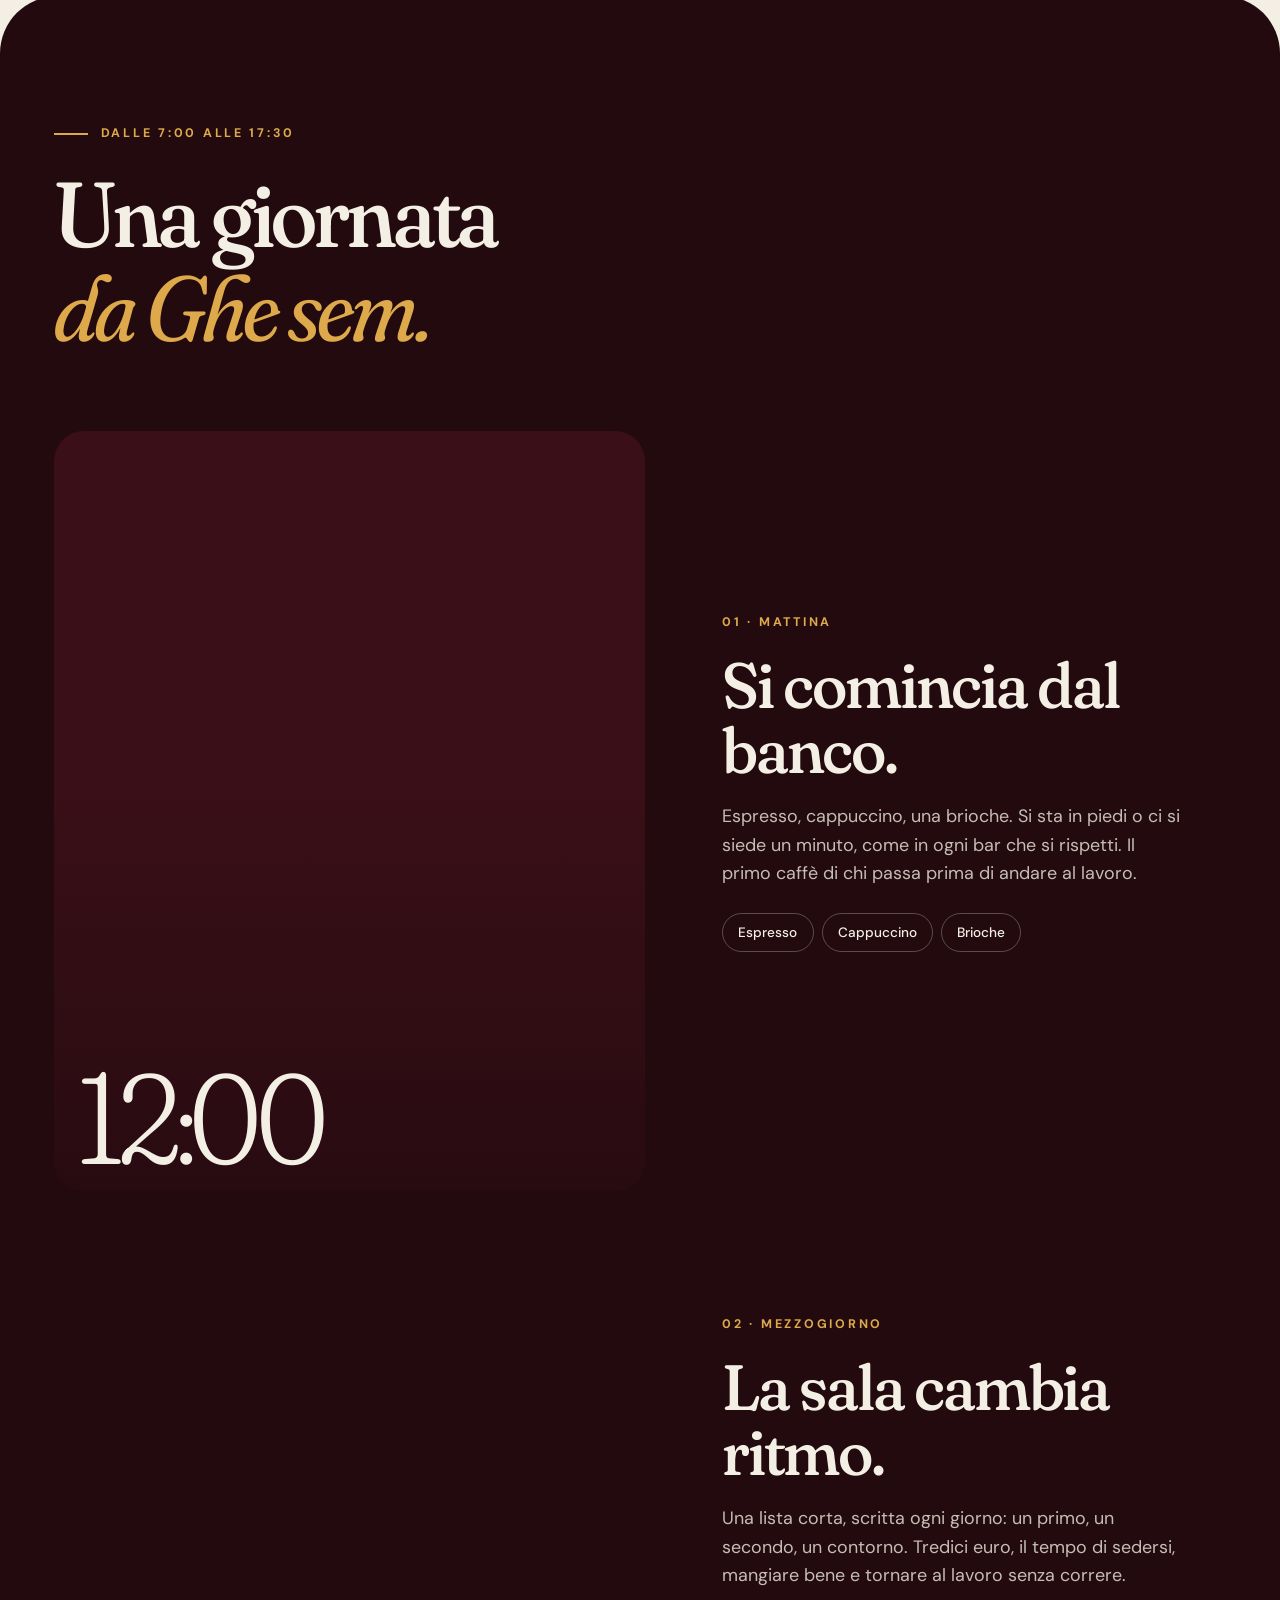
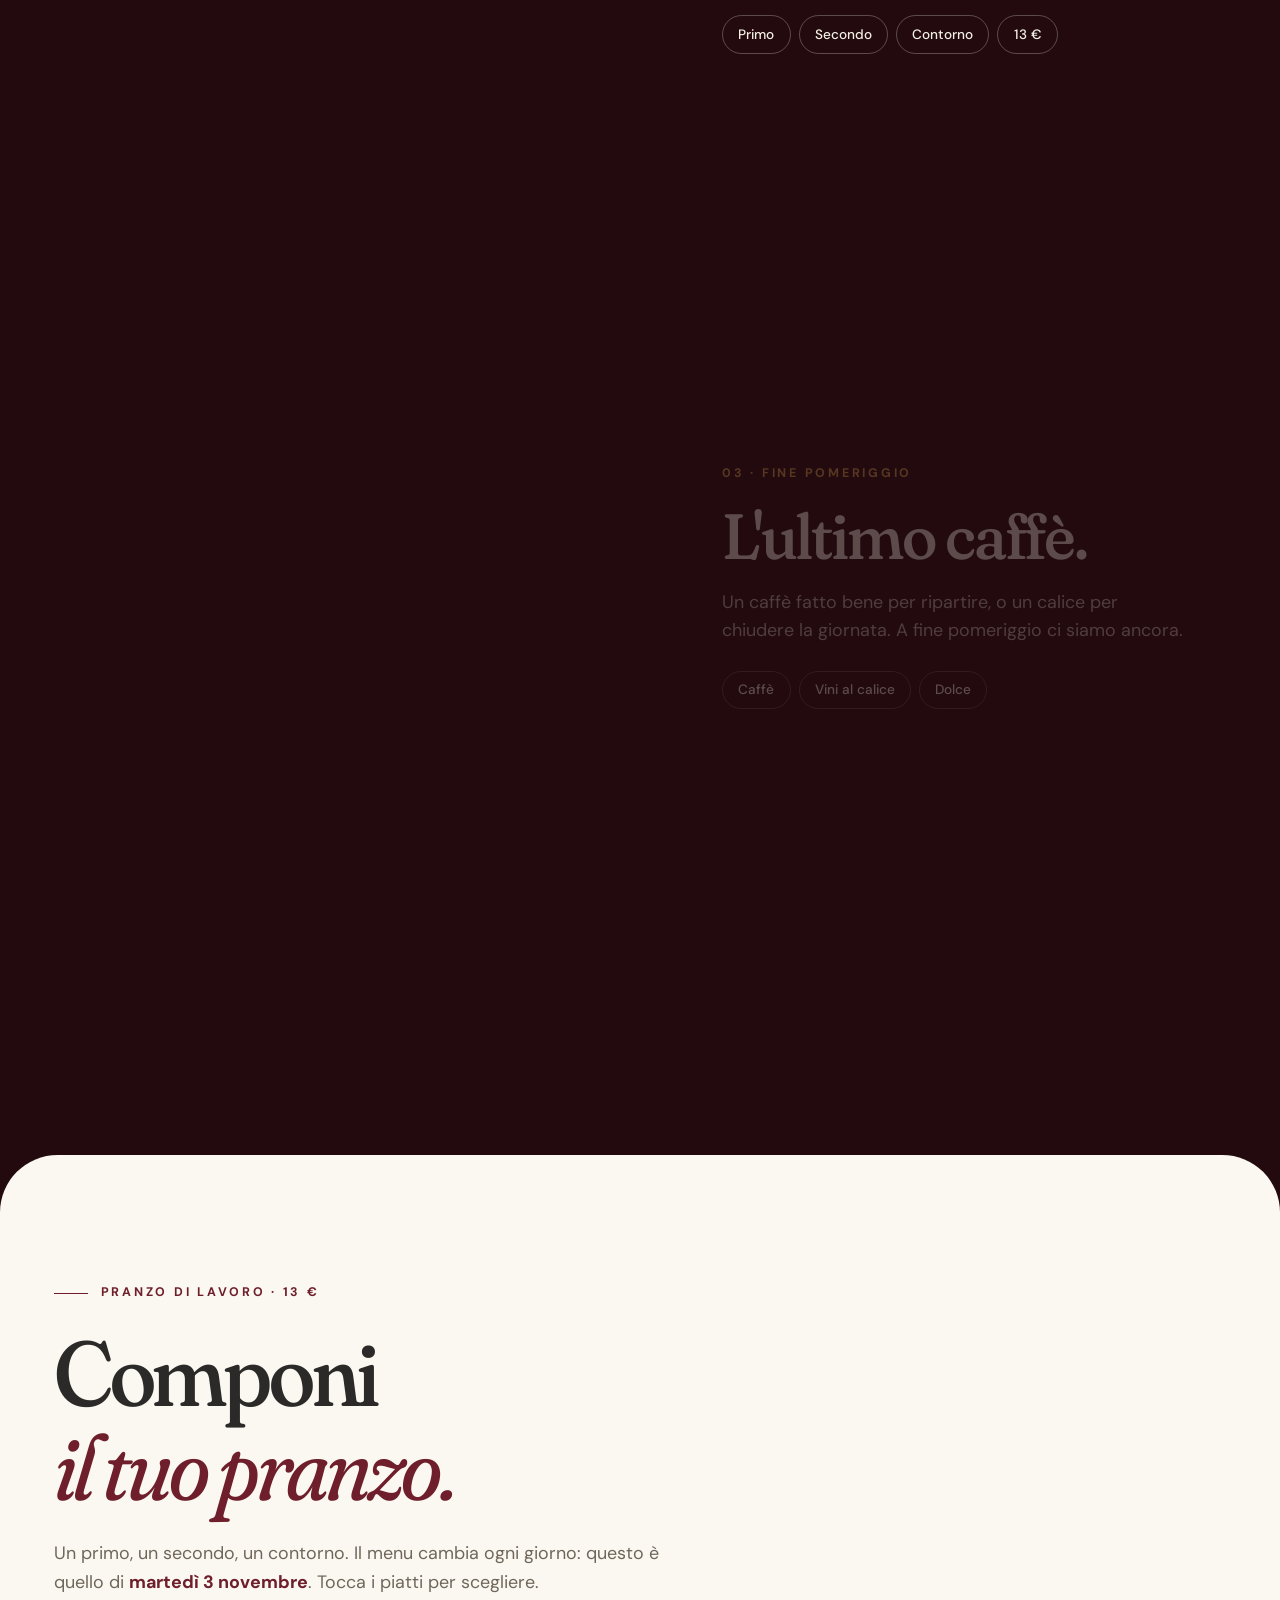
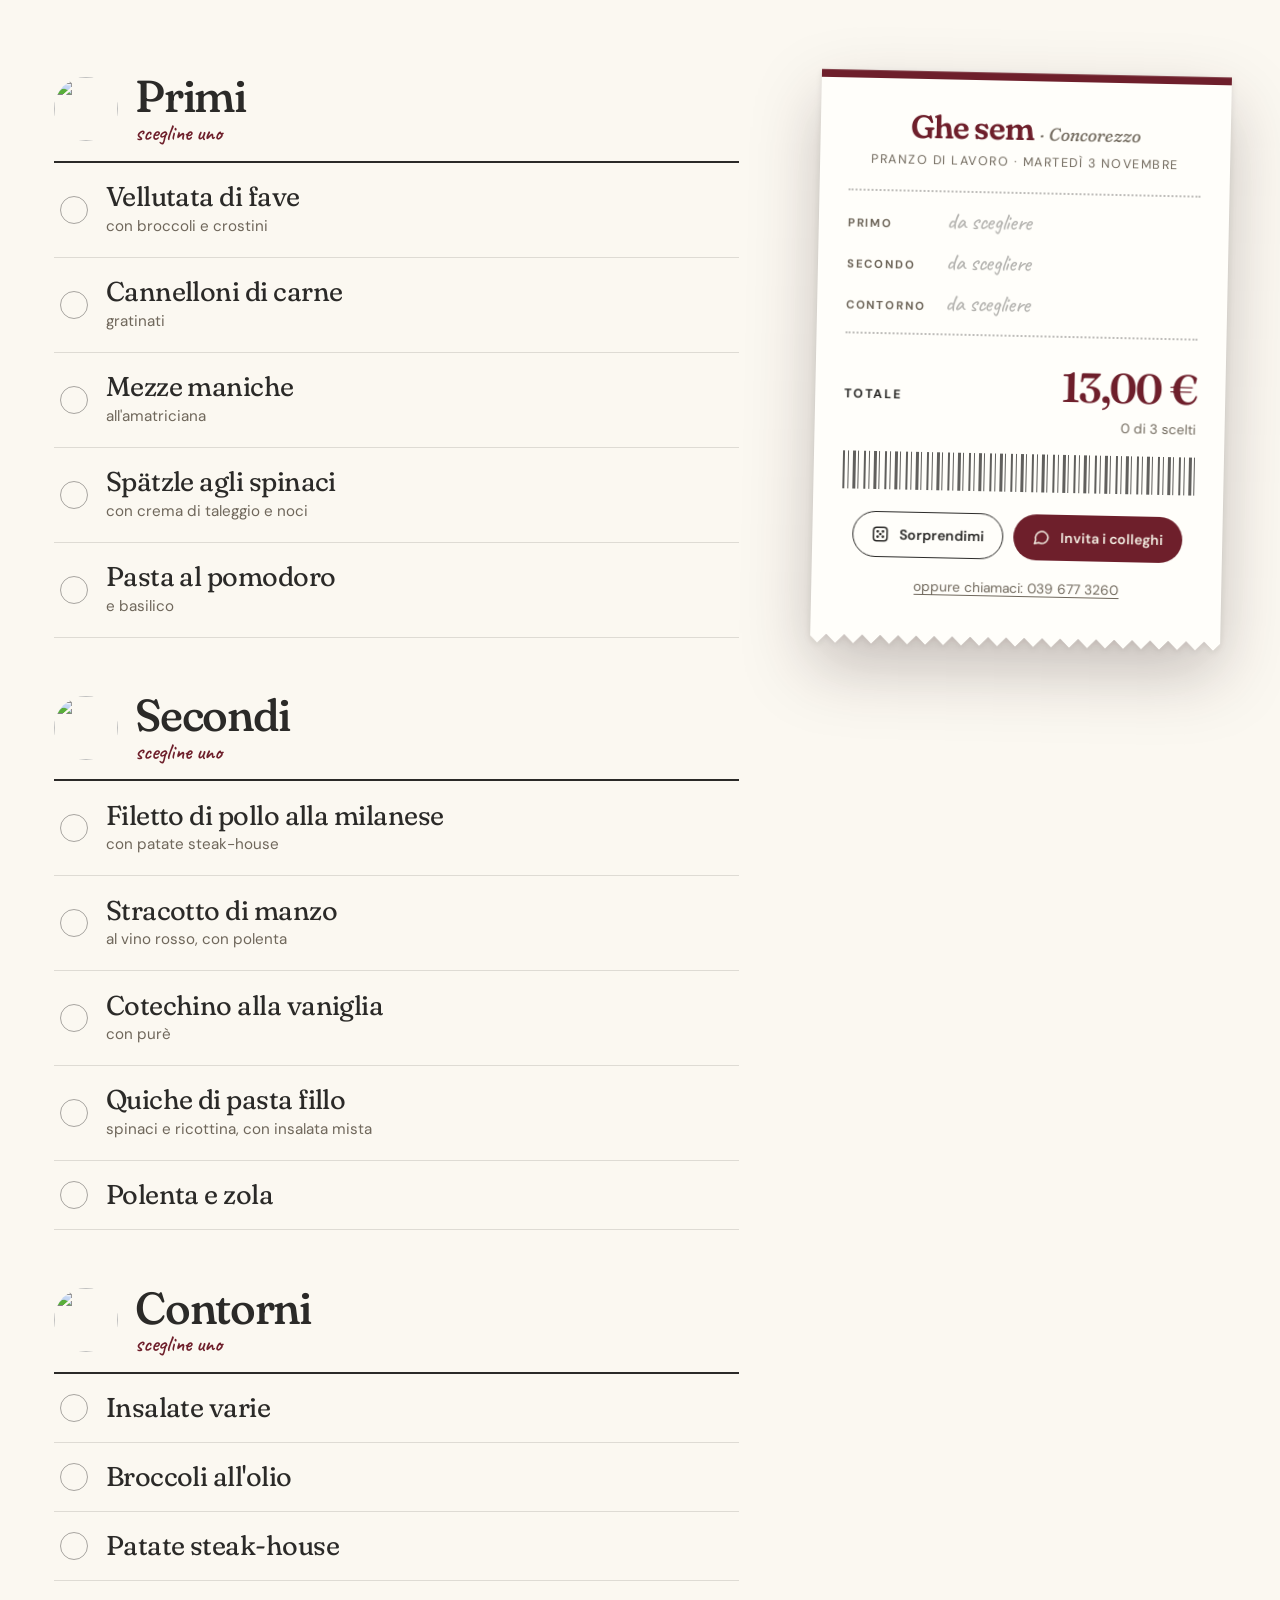
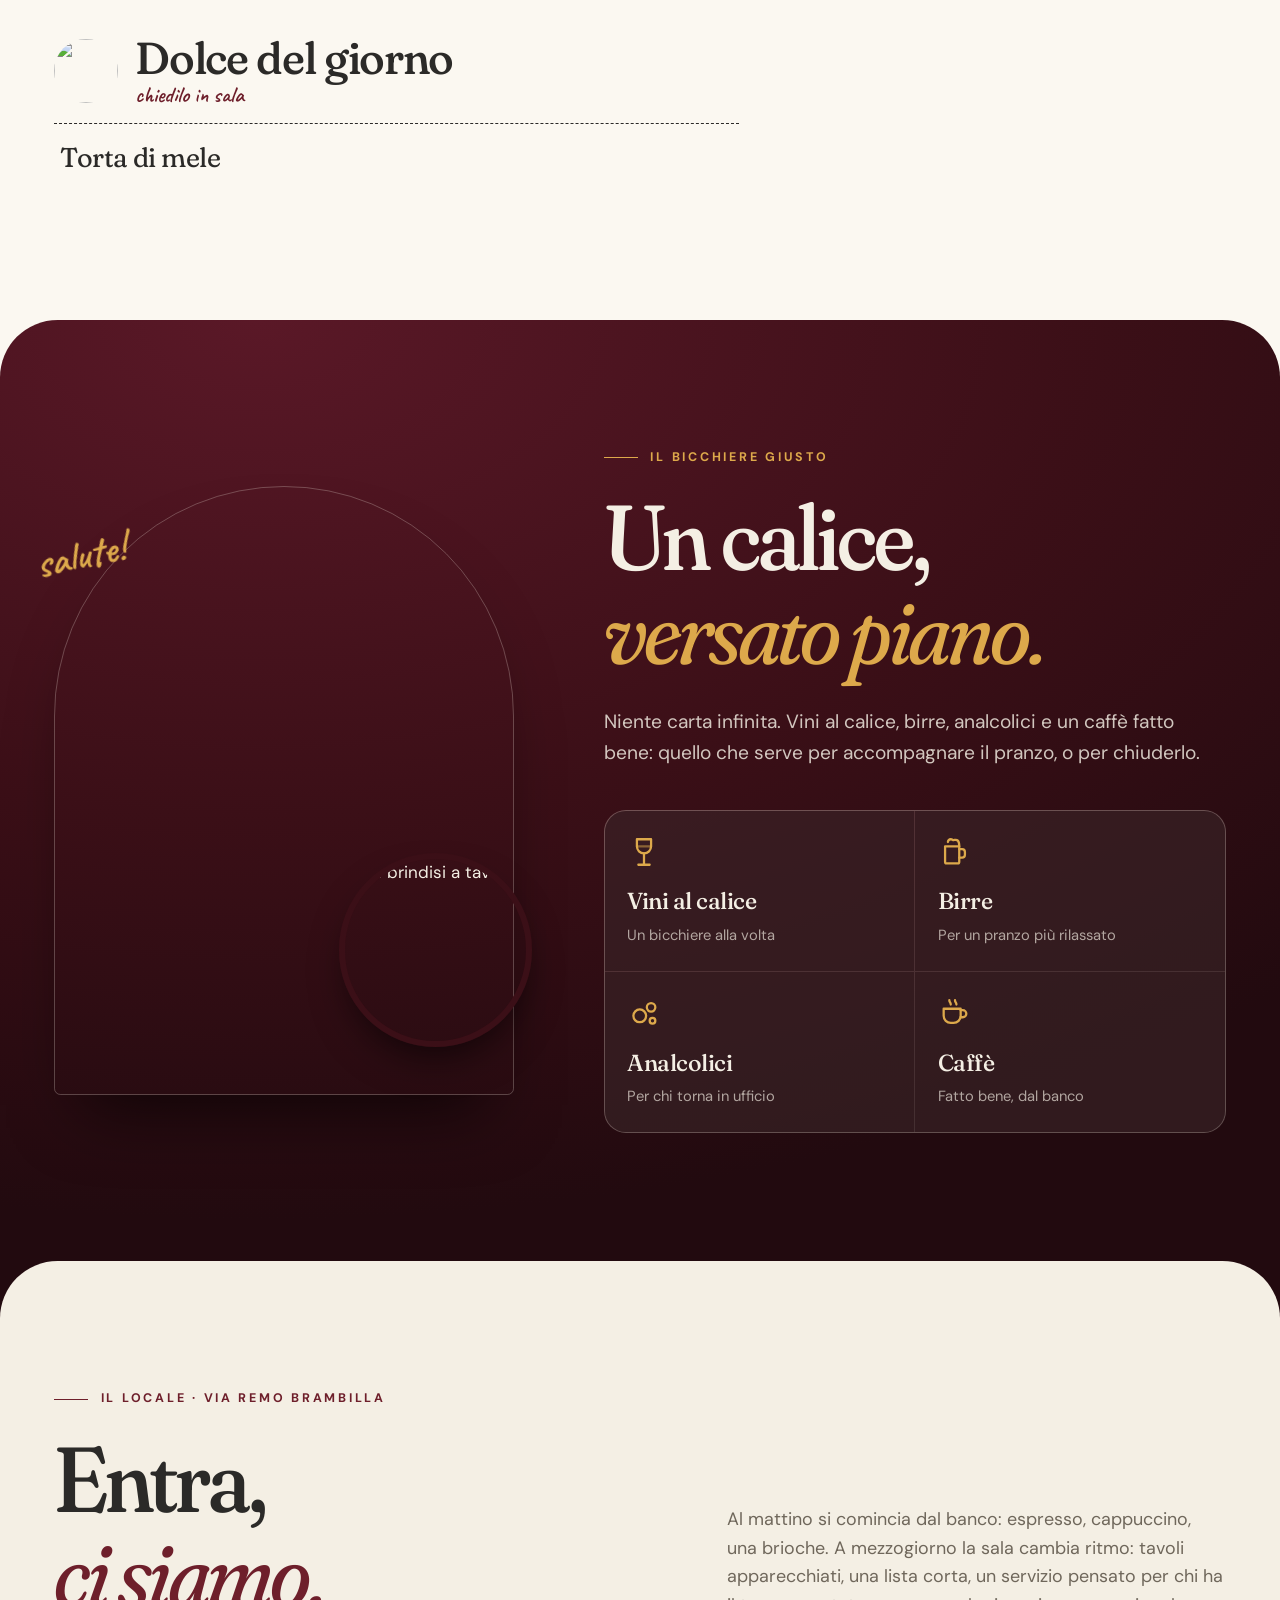
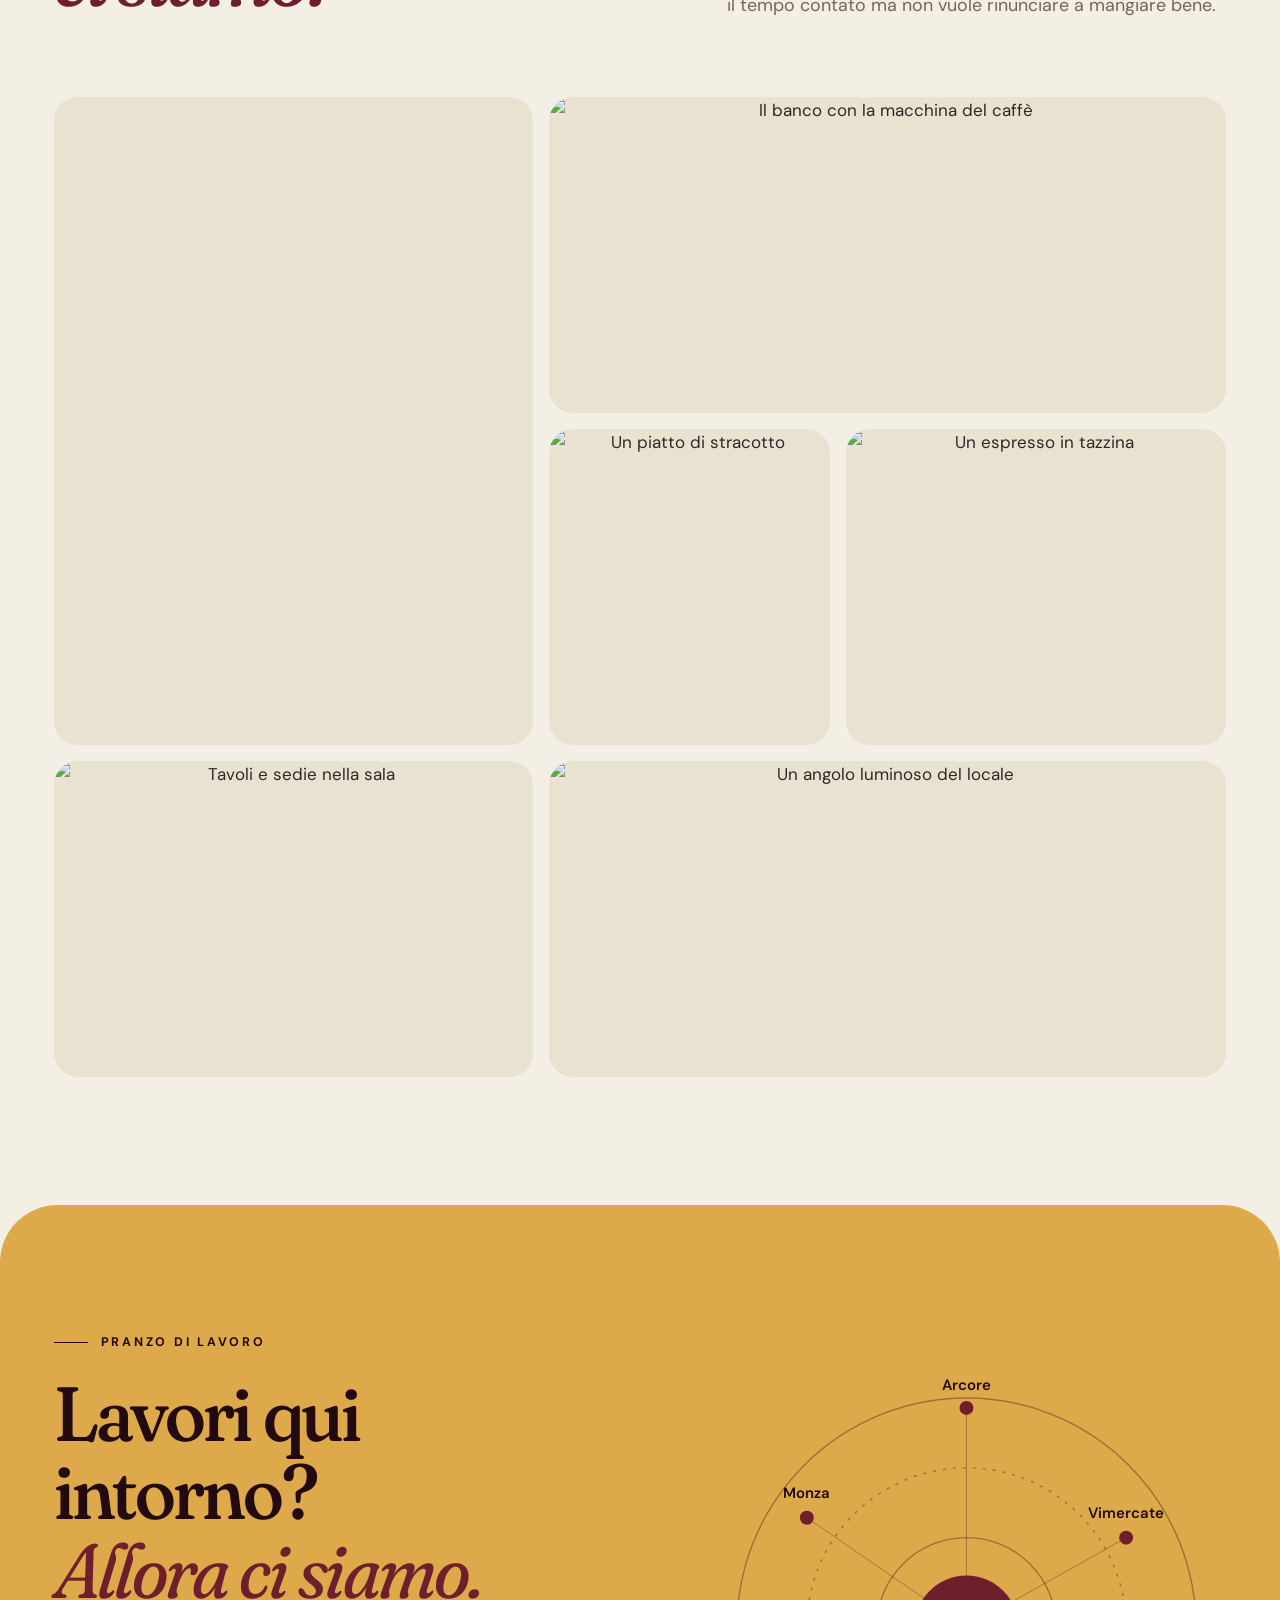
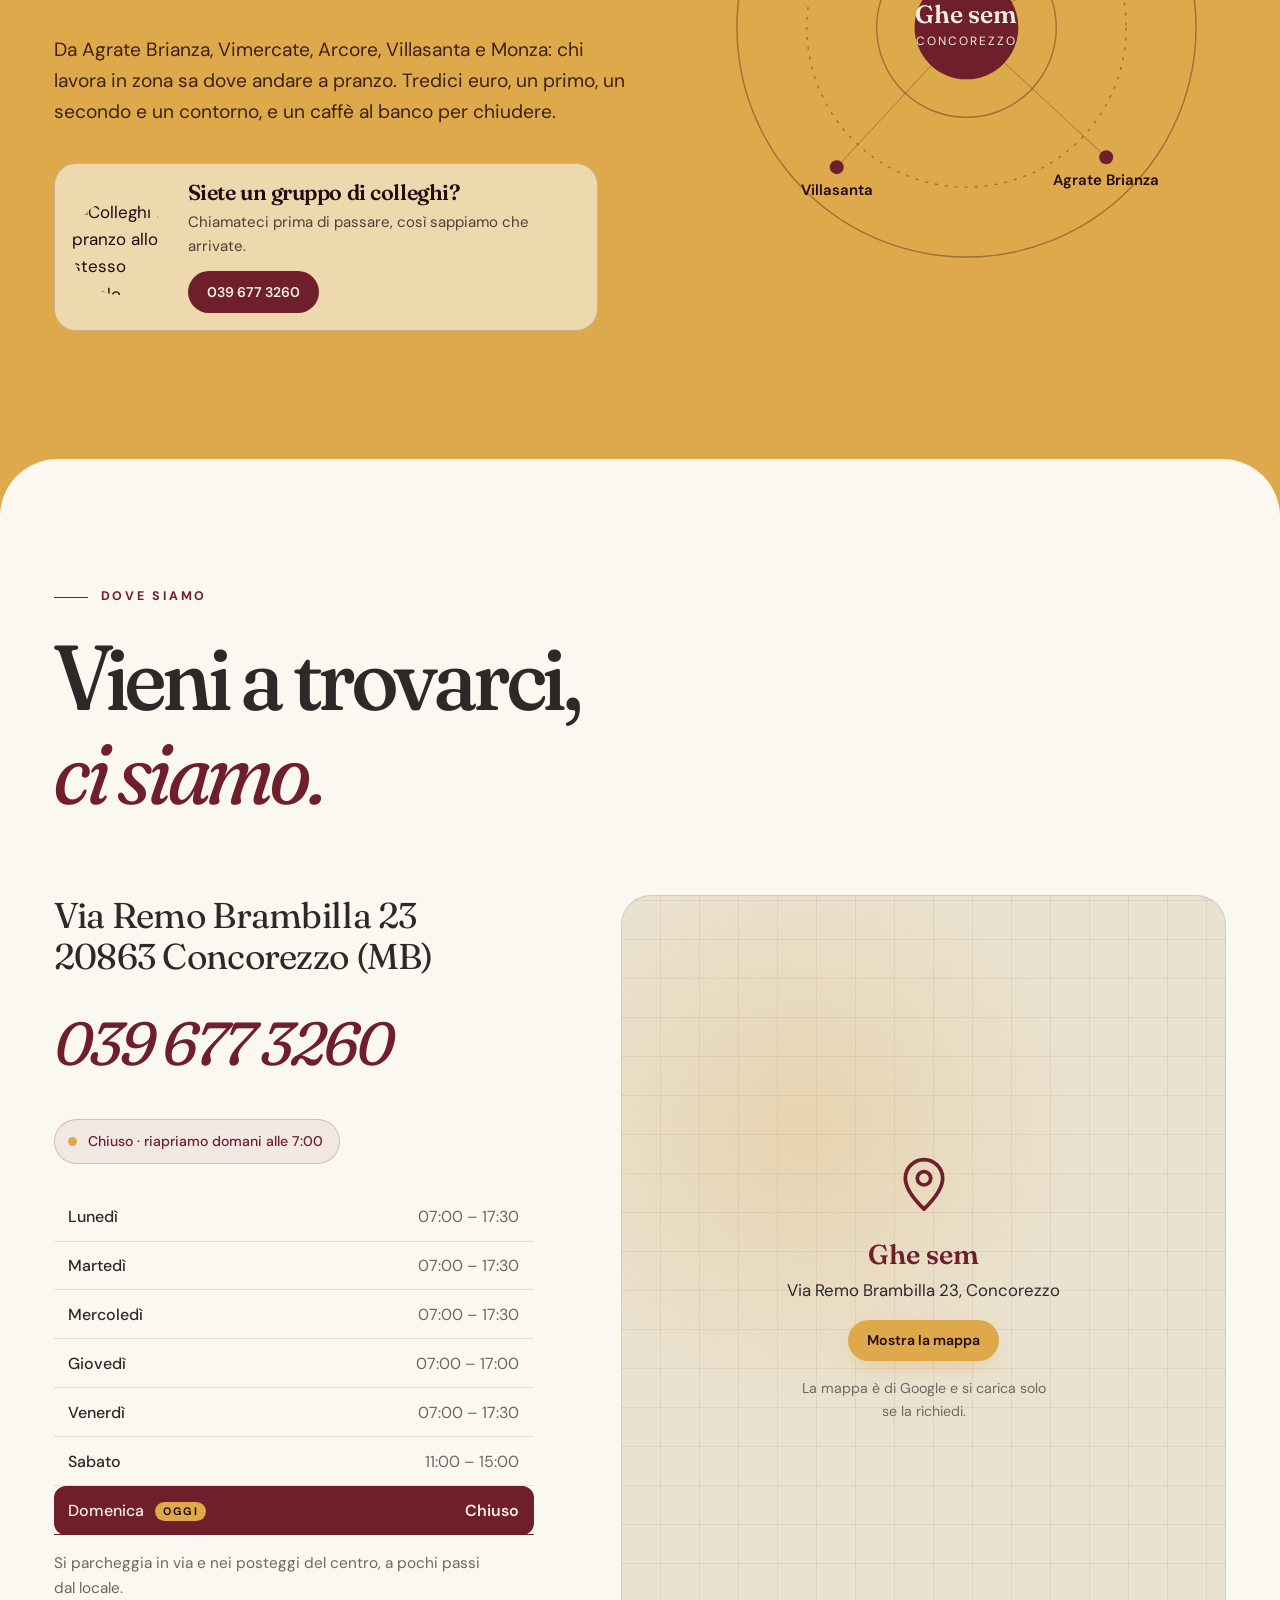
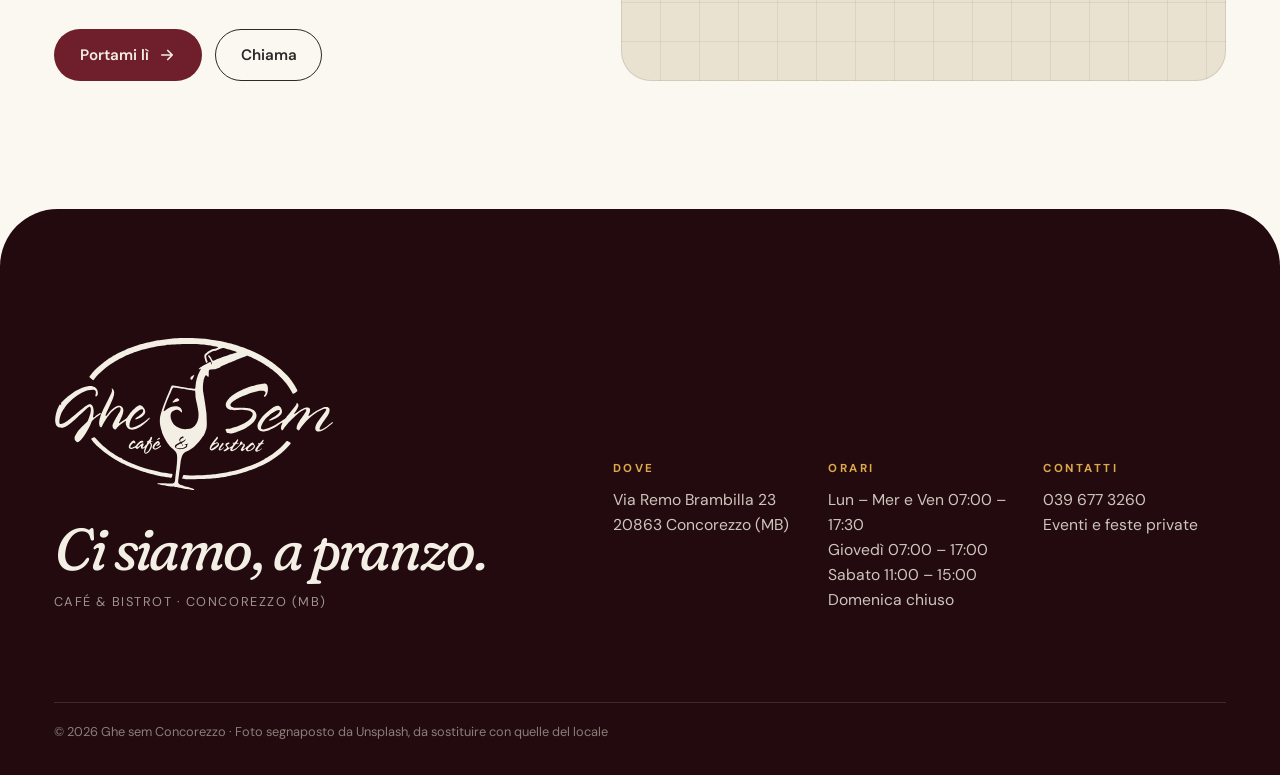
==== commit 5a331392: "Hero: il logo al posto del titolo, che scorrendo sale nella barra - desktop: il logo sotto "Café & b" ====
--- a/index.html
+++ b/index.html
@@ -99,10 +99,7 @@
     <p class="kicker kicker-light" data-reveal><span class="k-text">Café &amp; bistrot<span class="k-city"><span class="k-sep"> · </span>Concorezzo (MB)</span></span></p>
 
     <div class="hero-title">
-      <h1 aria-label="Ghe sem.">
-        <span class="word" aria-hidden="true"><span class="ch" style="--i:0">G</span><span class="ch" style="--i:1">h</span><span class="ch" style="--i:2">e</span></span>
-        <span class="word" aria-hidden="true"><span class="ch" style="--i:4">s</span><span class="ch" style="--i:5">e</span><span class="ch" style="--i:6">m</span><span class="ch dotch" style="--i:7">.</span></span>
-      </h1>
+      <h1 class="hero-logo"><span class="sr-only">Ghe sem, café &amp; bistrot</span><span class="hero-mark" aria-hidden="true"></span></h1>
       <span class="hand" aria-hidden="true">
         in dialetto: ci siamo!
         <svg viewBox="0 0 90 60" fill="none" stroke="currentColor" stroke-width="2.4" stroke-linecap="round" stroke-linejoin="round"><path d="M6 8C34 -2 70 8 78 44"/><path d="M66 38l12 8 5-14"/></svg>
--- a/css/style.css
+++ b/css/style.css
@@ -32,7 +32,7 @@
 
 html {
   scroll-behavior: smooth;
-  scroll-padding-top: 84px;
+  scroll-padding-top: 90px;
   -webkit-text-size-adjust: 100%;
 }
 
@@ -162,14 +162,14 @@
    ========================================================================== */
 .nav {
   position: fixed; inset: 0 0 auto 0; z-index: 150;
-  height: 80px;
+  height: 88px;
   display: flex; align-items: center;
   color: var(--cream);
   transition: background .4s, color .4s, box-shadow .4s, height .4s;
 }
 .nav .wrap { display: flex; align-items: center; justify-content: space-between; gap: 2rem; }
 .nav.is-solid {
-  height: 66px;
+  height: 70px;
   background: rgba(244, 239, 228, .86);
   -webkit-backdrop-filter: saturate(1.4) blur(14px);
   backdrop-filter: saturate(1.4) blur(14px);
@@ -180,13 +180,16 @@
    crema sopra le foto dell'hero e inchiostro sulla barra chiara */
 .logo {
   display: block; flex: none;
-  height: 70px; aspect-ratio: 459 / 253;
+  height: 62px; aspect-ratio: 459 / 253;
   background-color: currentColor;
   -webkit-mask: url("../img/logo-ghe-sem.svg") center / contain no-repeat;
           mask: url("../img/logo-ghe-sem.svg") center / contain no-repeat;
   transition: height .4s var(--ease);
 }
-.nav.is-solid .logo { height: 56px; }
+.nav.is-solid .logo { height: 50px; }
+.js .nav .logo { opacity: 0; pointer-events: none; }
+.js .logo-docked .nav .logo, .js .menu-open .nav .logo { opacity: 1; pointer-events: auto; }
+/* barra 88/70 px e logo 62/50 px: circa 12 px d'aria sopra e sotto il logo */
 .nav-links { display: flex; gap: 2.2rem; font-size: .92rem; font-weight: 500; }
 .nav-links a { position: relative; padding: .4rem 0; text-decoration: none; }
 .nav-links a::after {
@@ -265,35 +268,34 @@
 .hero-inner { padding: 140px 0 clamp(130px, 19vh, 190px); }
 
 .hero-title { position: relative; display: inline-block; margin: .4rem 0 1.6rem; }
-.hero h1 {
-  font-size: clamp(5.4rem, 18.5vw, 17rem);
-  line-height: .82; letter-spacing: -.05em; font-weight: 500;
-  font-variation-settings: "SOFT" 100, "WONK" 1;
-  display: flex; flex-wrap: wrap; column-gap: .22em;
-  margin-left: -.04em;
-}
-.hero h1 .word { display: inline-flex; }
-.ch {
-  display: inline-block;
-  transform: translateY(105%) rotate(6deg);
-  opacity: 0;
-  animation: chIn 1.1s var(--ease) forwards;
-  animation-delay: calc(var(--i) * 70ms + 200ms);
-}
-.hero h1 { overflow: hidden; padding-bottom: .06em; }
-.dotch { color: var(--ochre); }
-@keyframes chIn { to { transform: none; opacity: 1; } }
-
+/* il logo al posto del titolo, grande quanto era la parola "Ghe".
+   Scorrendo, js/main.js lo fa salire e rimpicciolire fino al suo posto nella barra. */
+.hero-logo {
+  display: block;
+  width: clamp(8.1rem, 27.75vw, 25.5rem); aspect-ratio: 459 / 253;
+  transform-origin: 0 0;
+}
+.hero-logo.is-docked { visibility: hidden; }
+.hero-mark {
+  display: block; width: 100%; height: 100%;
+  background-color: var(--cream);
+  -webkit-mask: url("../img/logo-ghe-sem.svg") center / contain no-repeat;
+          mask: url("../img/logo-ghe-sem.svg") center / contain no-repeat;
+  animation: logoIn 1.2s var(--ease) .15s both;
+}
+@keyframes logoIn { from { opacity: 0; transform: translateY(26px) scale(.96); } }
+
+/* il biglietto scritto a mano, a destra del logo, con la freccia verso "Sem" */
 .hand {
-  position: absolute; left: 63%; top: -.1em;
-  font-family: var(--ff-hand); font-size: clamp(1.5rem, 3.1vw, 2.7rem); font-weight: 600; line-height: 1;
+  position: absolute; left: calc(100% + .2em); top: .5em;
+  font-family: var(--ff-hand); font-size: clamp(1.5rem, 2.6vw, 2.5rem); font-weight: 600; line-height: 1;
   color: var(--ochre);
   white-space: nowrap;
   transform: rotate(-7deg);
   opacity: 0;
-  animation: fadeUp 1s var(--ease) 1.3s forwards;
-}
-.hand svg { position: absolute; left: 62%; top: 108%; width: 1.7em; height: auto; transform: rotate(8deg); }
+  animation: fadeUp 1s var(--ease) 1.2s forwards;
+}
+.hand svg { position: absolute; left: -.4em; top: 115%; width: 1.5em; height: auto; transform: scaleX(-1) rotate(-14deg); }
 @keyframes fadeUp { from { opacity: 0; transform: translateY(14px) rotate(-7deg); } to { opacity: 1; transform: rotate(-7deg); } }
 
 .hero-lede { font-size: clamp(1.15rem, 1.8vw, 1.5rem); max-width: 30em; color: rgba(244, 239, 228, .92); line-height: 1.5; }
@@ -349,21 +351,31 @@
 
 @media (max-width: 760px) {
   .br-d { display: none; }
-  /* "Café & bistrot" e sotto "Concorezzo (MB)": il timbro 13 € resta a destra, senza coprire il testo */
-  .hero .kicker { align-items: flex-start; }
-  .hero .kicker::before { margin-top: .72em; }
+  /* telefono: il logo sta al centro esatto della prima schermata, con "Café & bistrot /
+     Concorezzo (MB)" sopra e il resto sotto. 3.54rem = le due righe del kicker e il suo margine. */
+  .hero { align-items: flex-start; }
+  .hero-inner {
+    --logo-w: min(74vw, 300px);
+    display: flex; flex-direction: column; align-items: center; text-align: center;
+    padding: calc(50vh - var(--logo-w) * 253 / 459 / 2 - 3.54rem) 0 112px;
+    padding-top: calc(50svh - var(--logo-w) * 253 / 459 / 2 - 3.54rem);
+  }
+  .hero .kicker { margin: 0 auto 1.2rem; line-height: 1.5; text-align: center; }
+  .hero .kicker::before { display: none; }
   .k-city { display: block; }
   .k-sep { display: none; }
-  .hero-title { margin-top: 2.8rem; }
-  .hand { left: auto; right: 6px; top: -1.45em; }
+  .hero-title { margin: 0 0 1.6rem; }
+  .hero-logo { width: var(--logo-w); }
+  .hand { left: auto; right: -.3em; top: auto; bottom: -1.05em; font-size: 1.45rem; }
   .hand svg { display: none; }
-  .badge { width: 104px; bottom: auto; top: 92px; }
-  .hero-inner { padding-bottom: 150px; }
+  .hero-lede { font-size: 1rem; line-height: 1.5; max-width: 22em; }
+  .hero-cta { justify-content: center; gap: .6rem; margin-top: 1.2rem; }
+  .badge { width: 104px; bottom: auto; top: 98px; }
   .hero-cta .btn-ghost { display: none; }
 }
 
 @media (max-width: 400px) {
-  .badge { width: 88px; top: 76px; }
+  .badge { width: 88px; top: 84px; }
   .badge-core b { font-size: 2.2rem; }
   .badge-core i { font-size: 1.05rem; }
 }
@@ -457,7 +469,7 @@
 .chips li { padding: .45rem .95rem; border: 1px solid rgba(244, 239, 228, .28); border-radius: 99px; font-size: .85rem; font-weight: 500; }
 
 @media (max-width: 899px) {
-  .day-media { top: 70px; height: 38vh; height: 38svh; min-height: 260px; border-radius: 22px; }
+  .day-media { top: 80px; height: 38vh; height: 38svh; min-height: 260px; border-radius: 22px; }
   .clock { height: 4.6rem; left: 1.1rem; }
   .clock span { font-size: 4.2rem; }
   .day-step { min-height: 56vh; min-height: 56svh; justify-content: flex-start; padding-top: 2.6rem; }
@@ -827,8 +839,8 @@
    telefoni pesano molto e fanno scattare lo scroll. */
 @media (max-width: 900px), (hover: none) {
   body::before { display: none; }
-  .nav, .nav.is-solid { height: 68px; transition: background .3s, color .3s, box-shadow .3s; }
-  .logo, .nav.is-solid .logo { height: 58px; }
+  .nav, .nav.is-solid { height: 74px; transition: background .3s, color .3s, box-shadow .3s; }
+  .logo, .nav.is-solid .logo { height: 52px; }
   .status, .badge::before { -webkit-backdrop-filter: none; backdrop-filter: none; }
   .status { background: rgba(34, 10, 15, .5); }
   .status-dark { background: rgba(110, 31, 43, .07); }
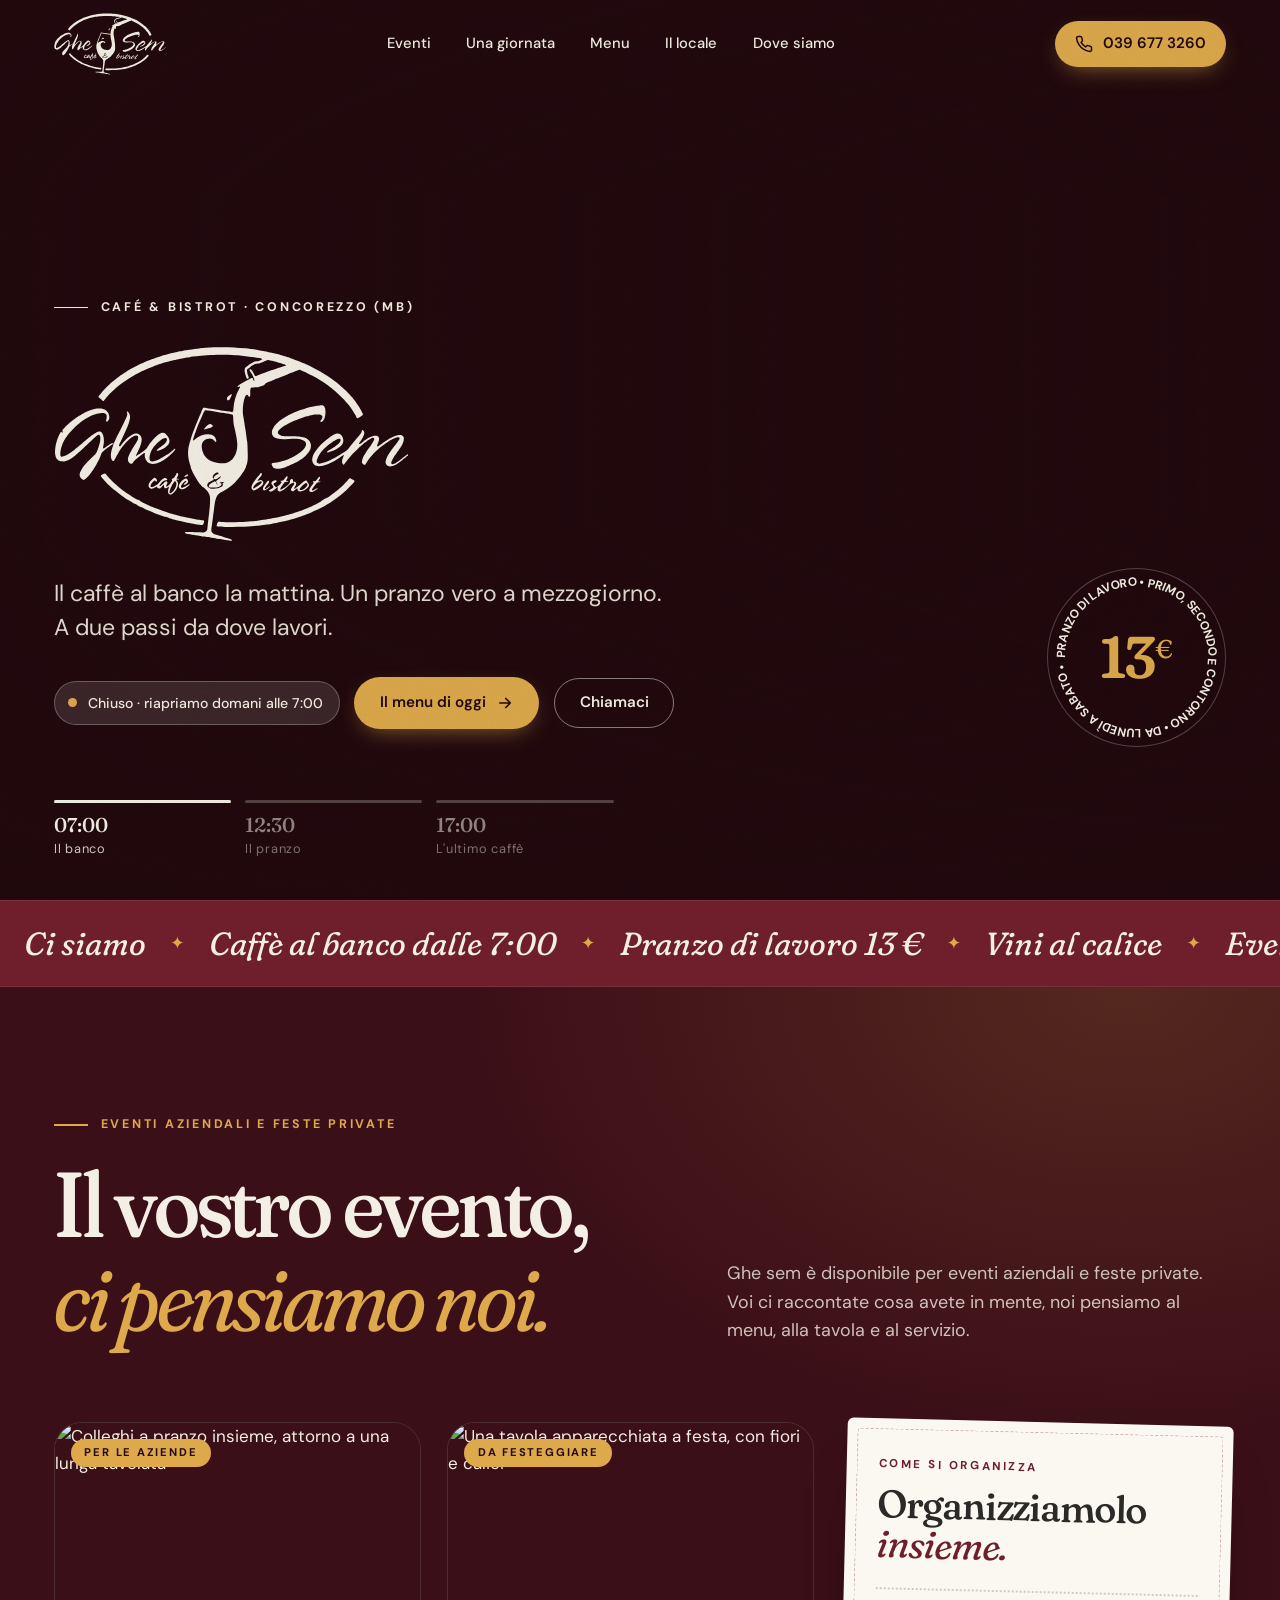
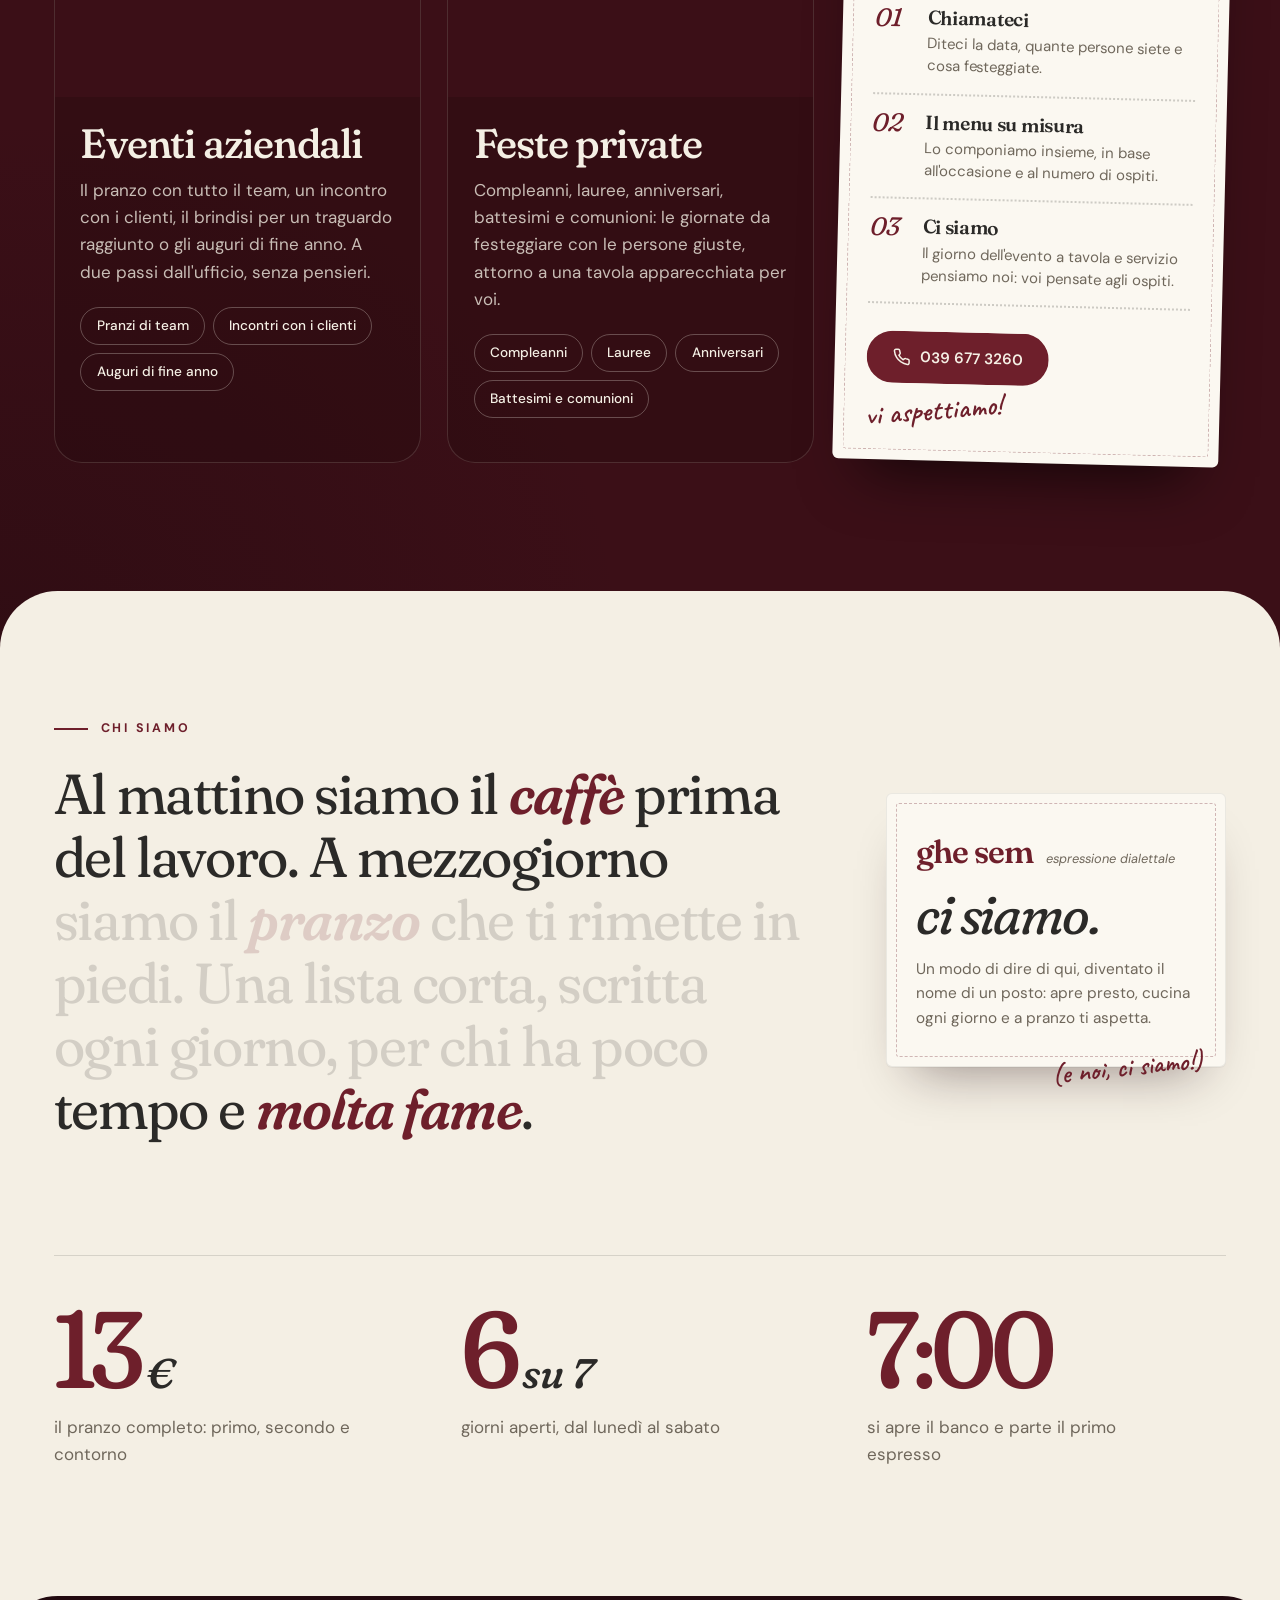
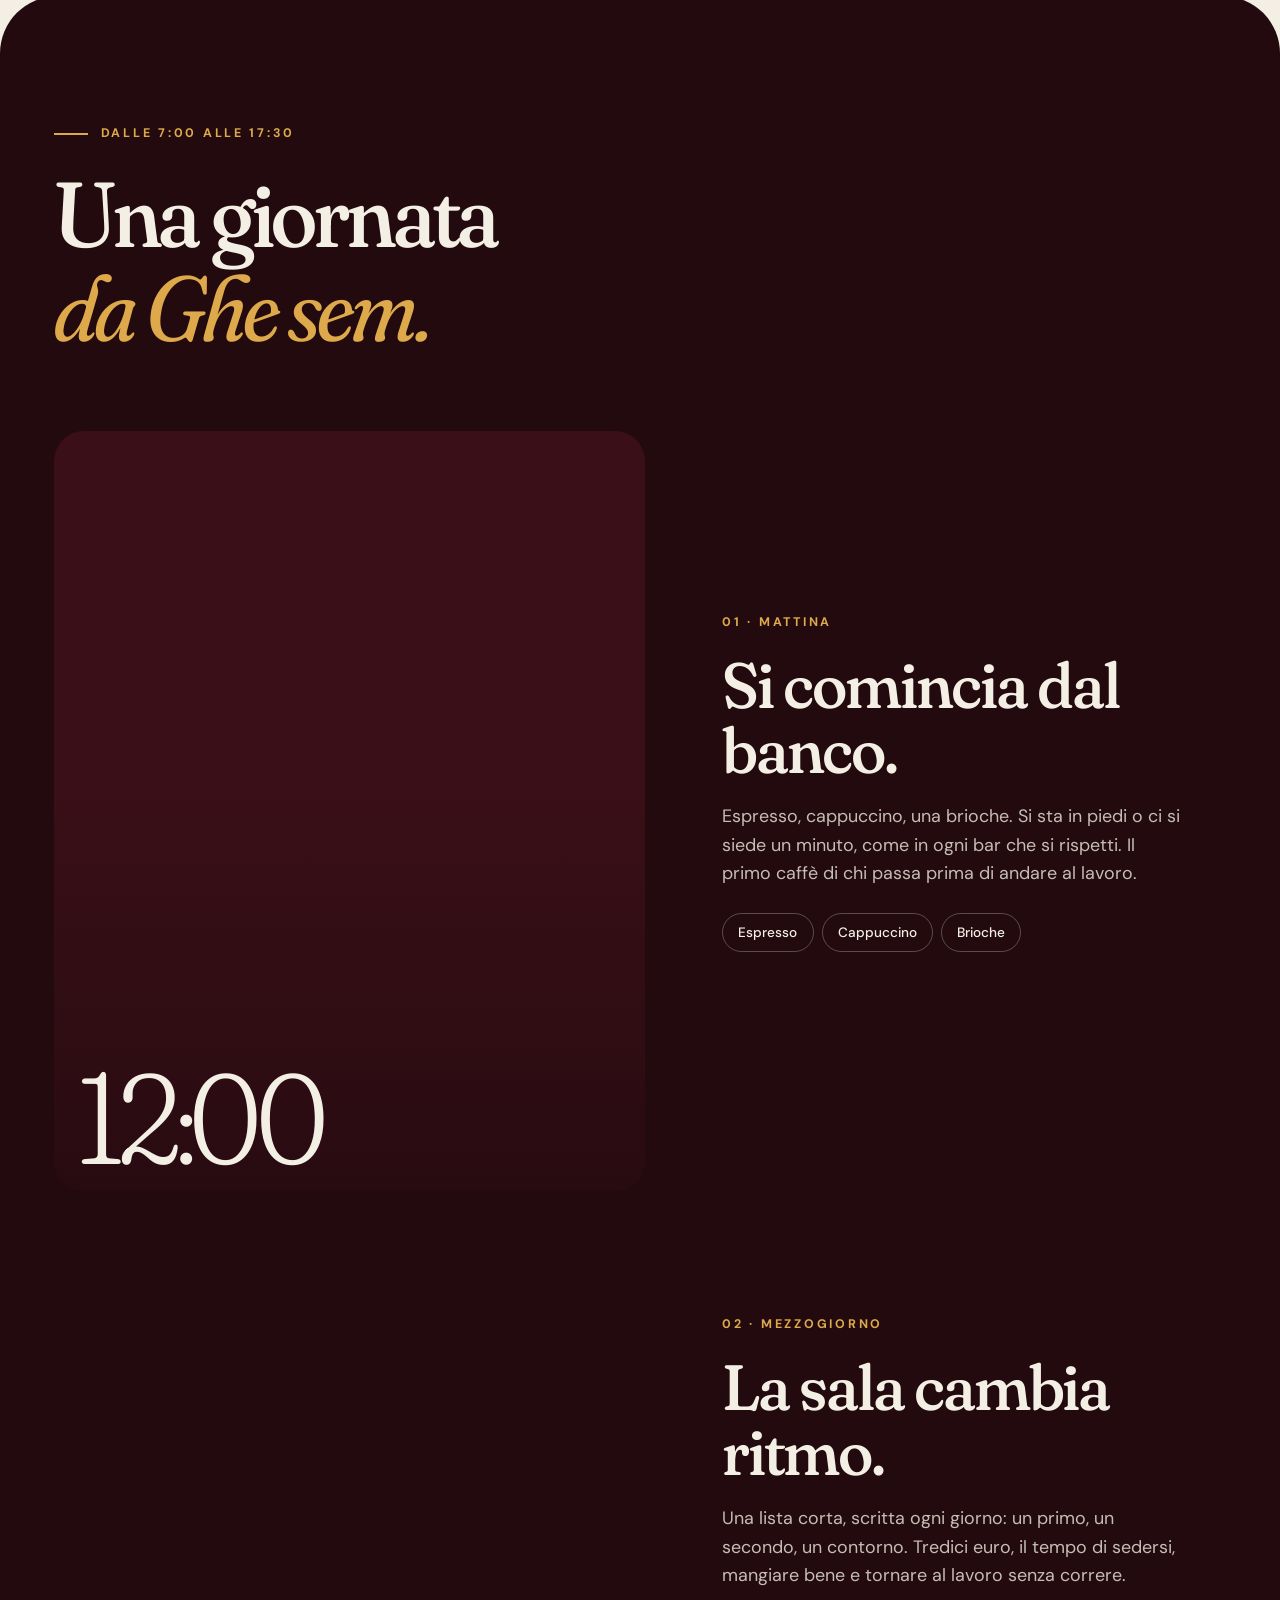
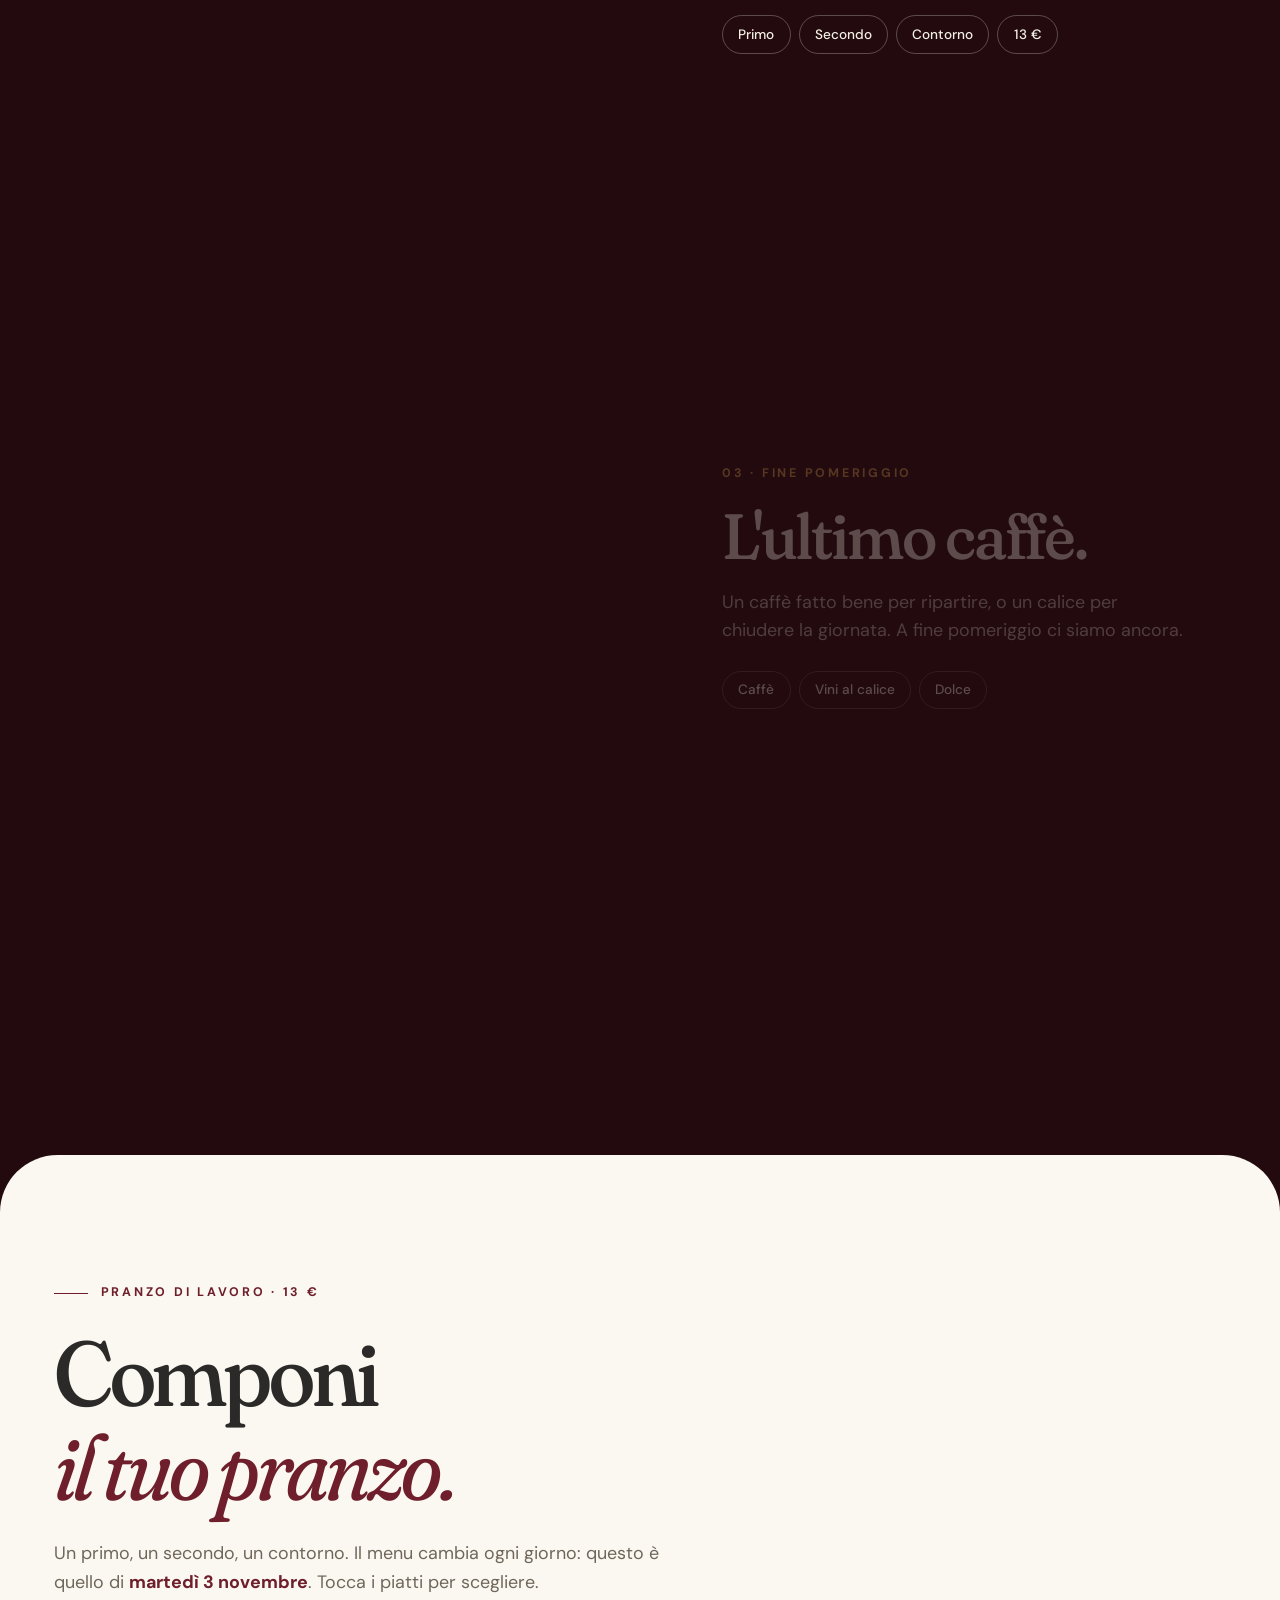
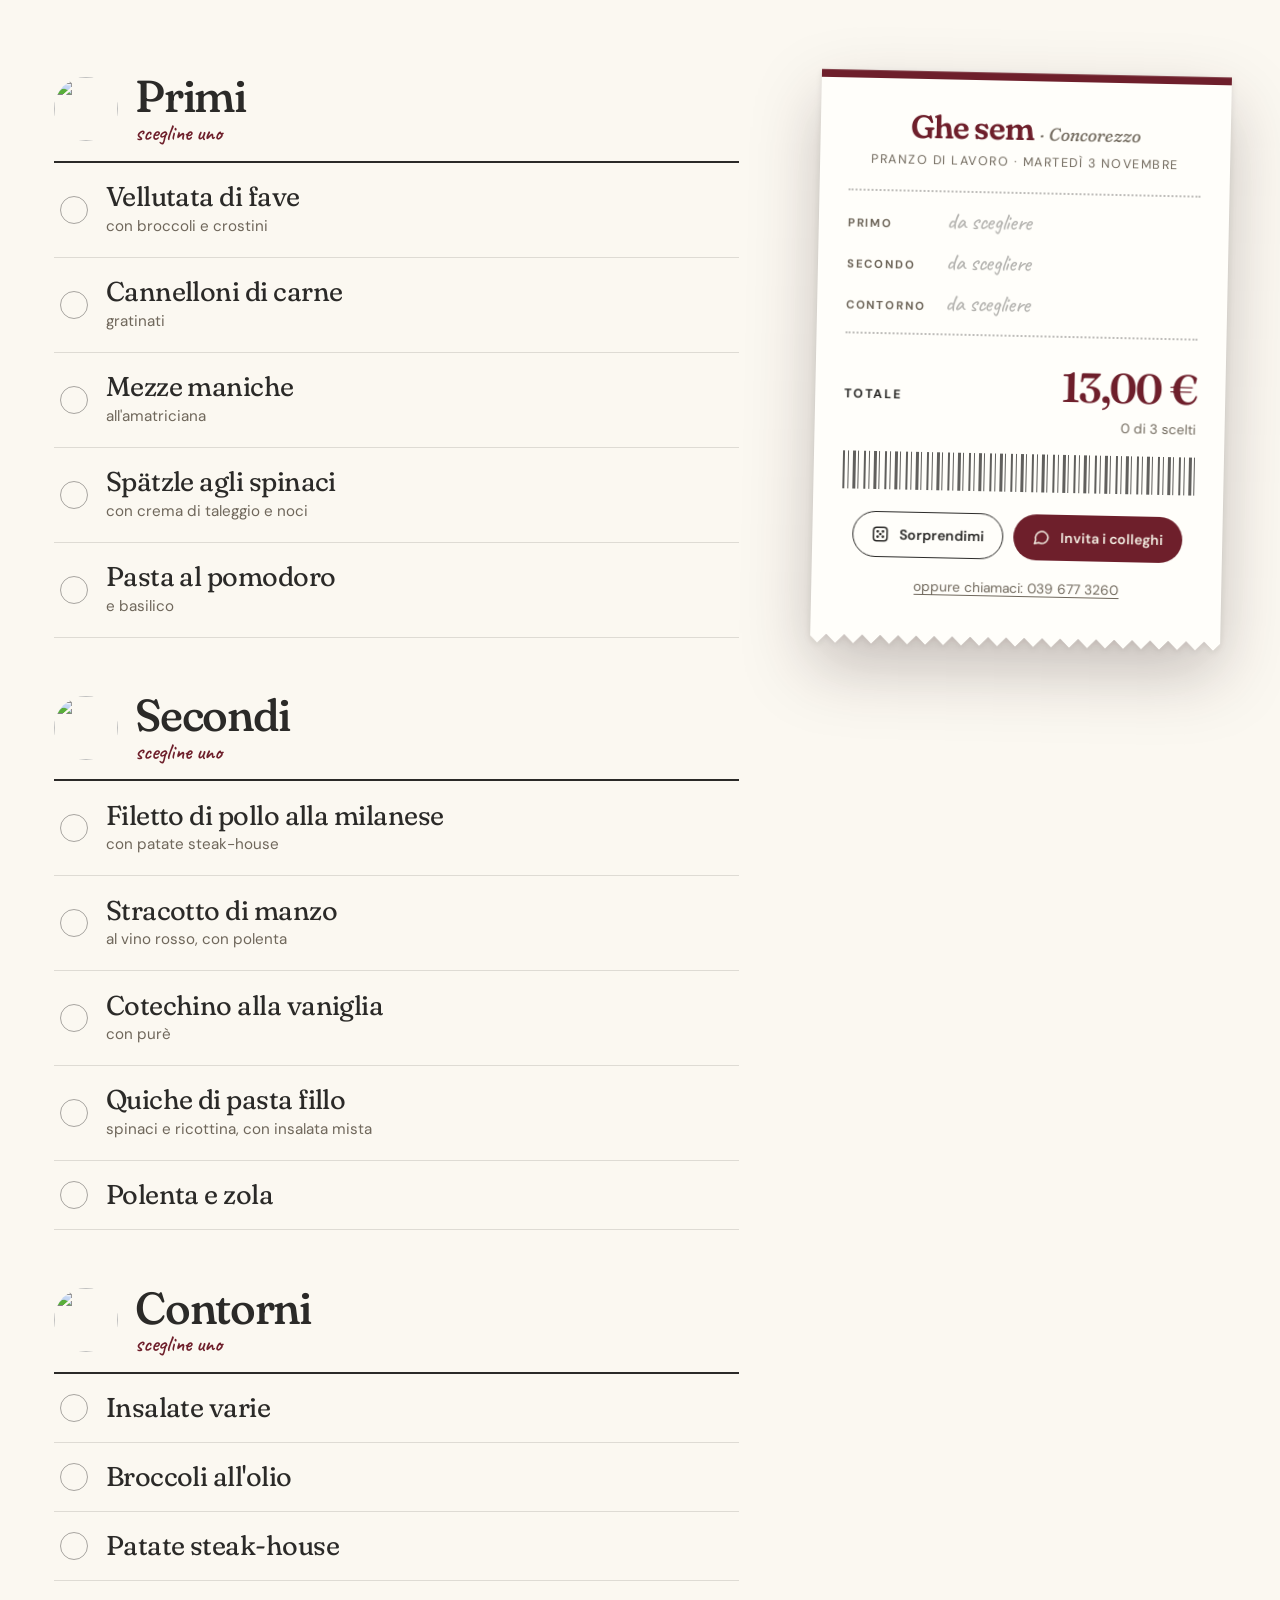
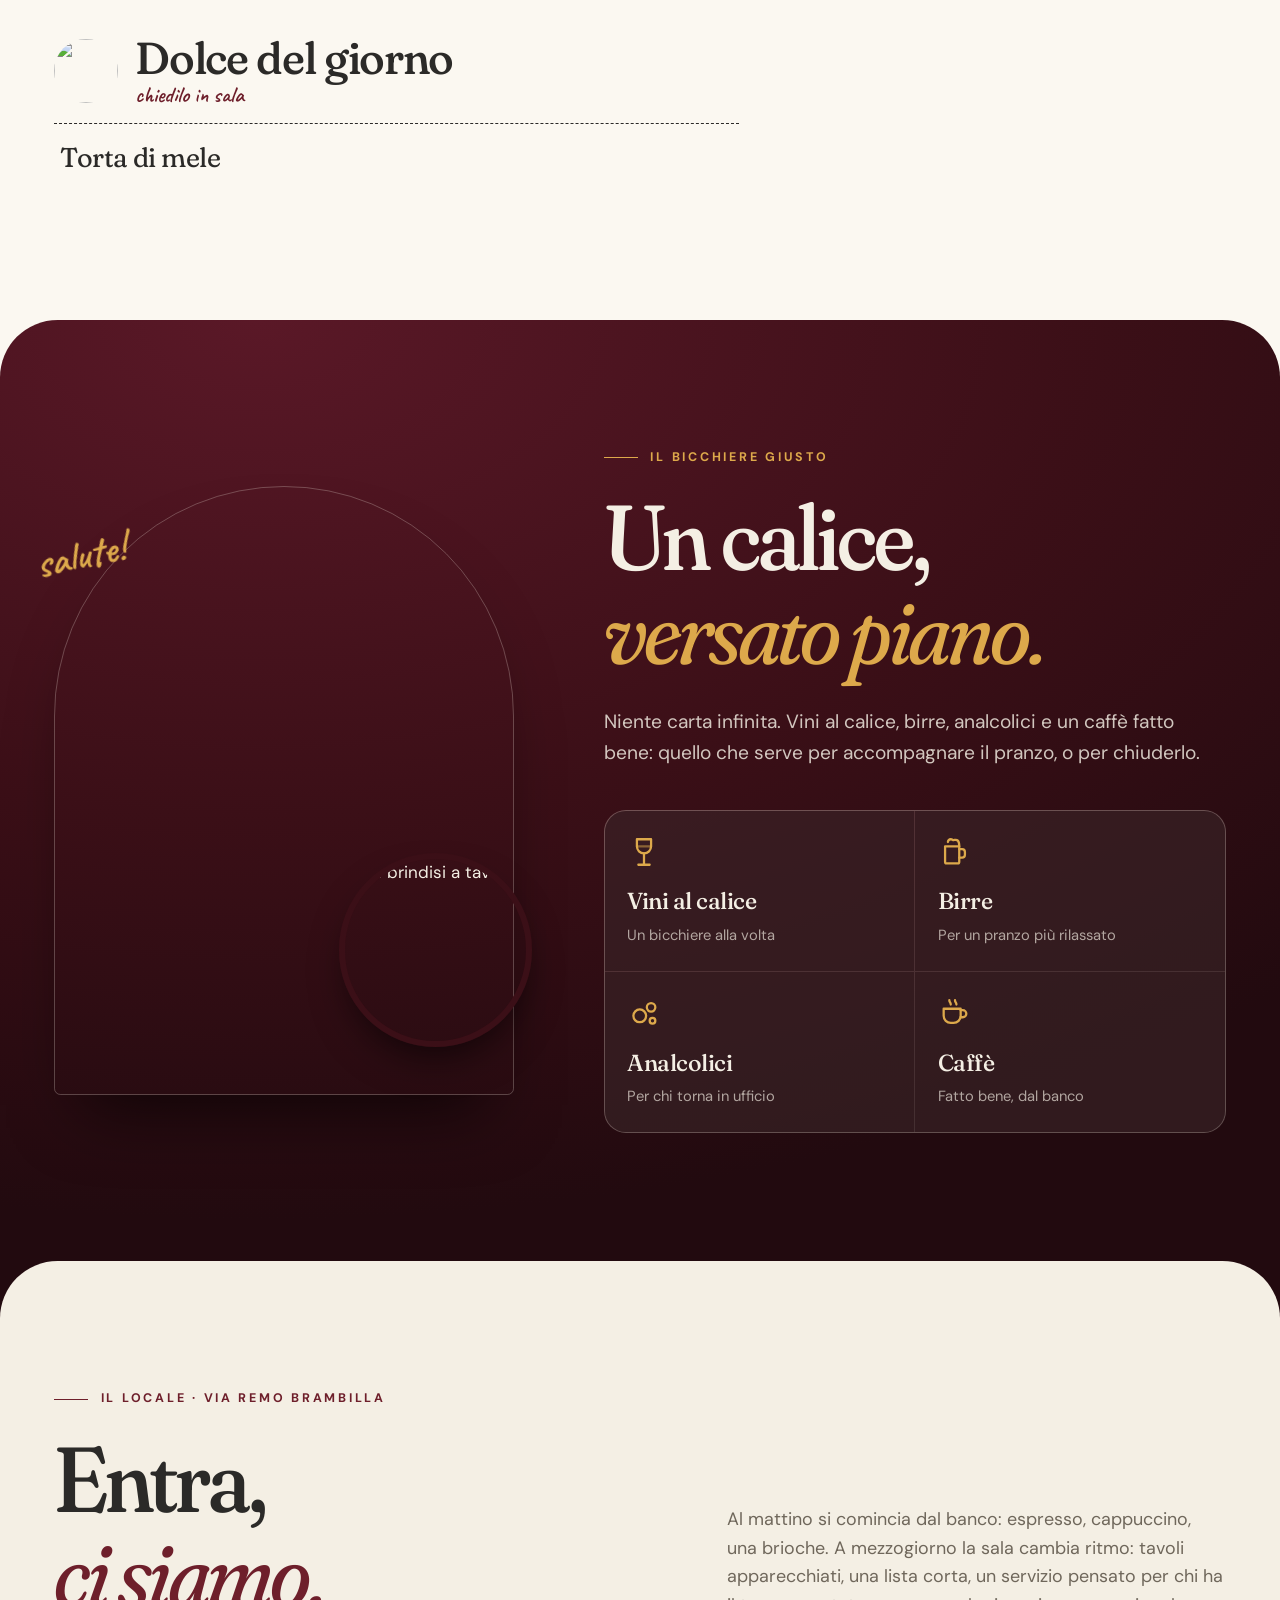
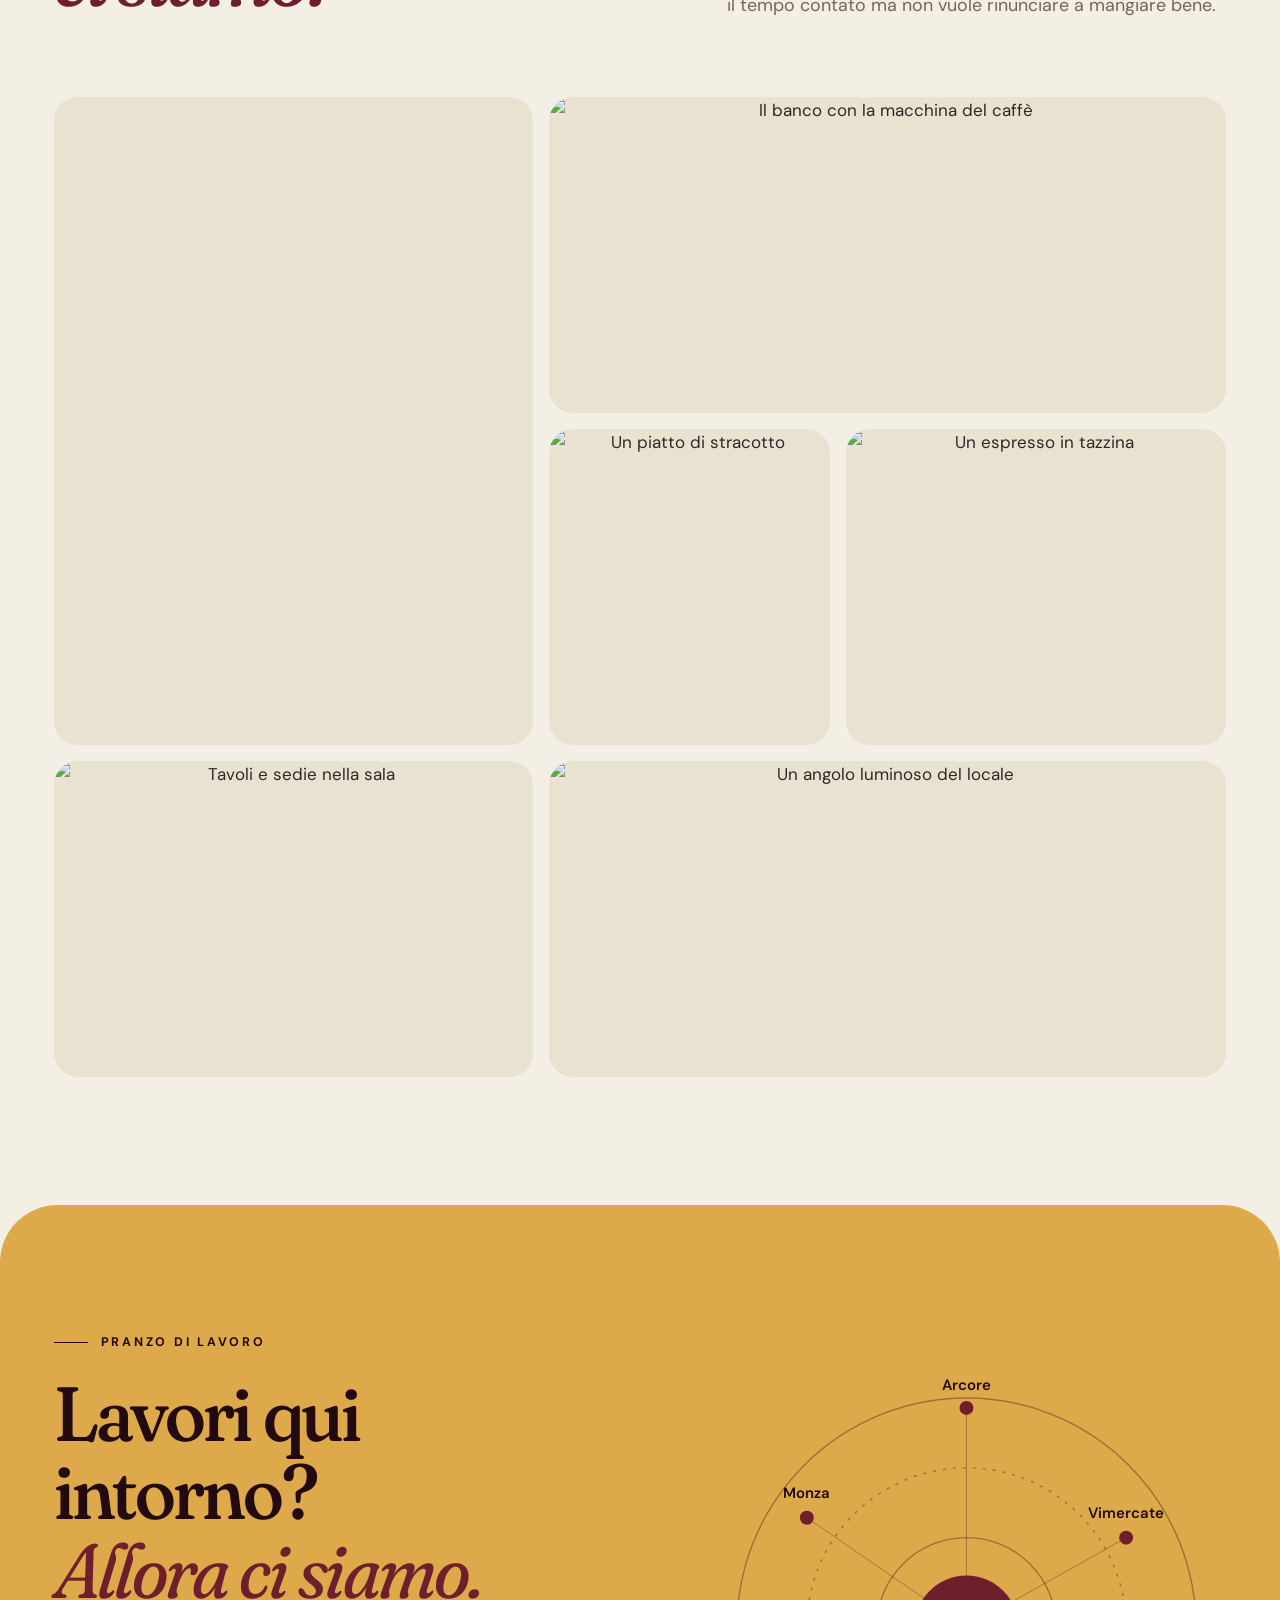
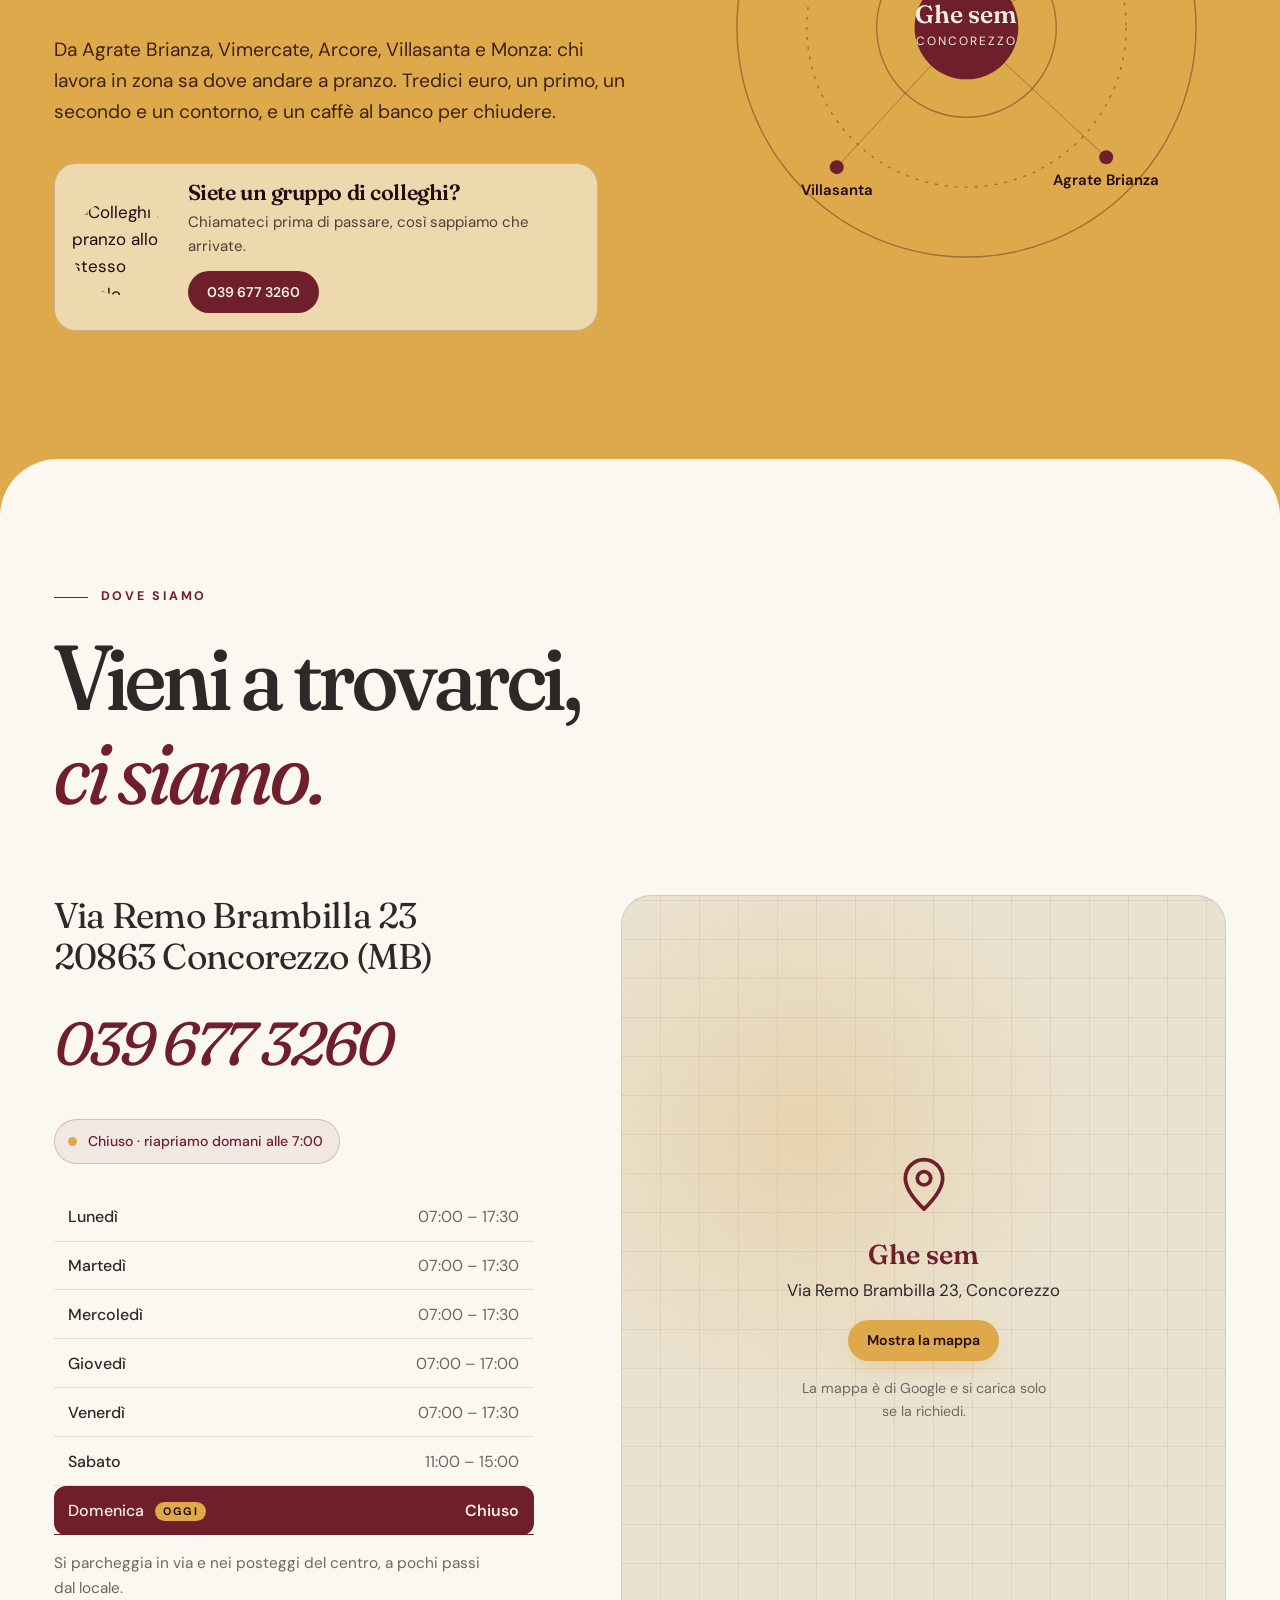
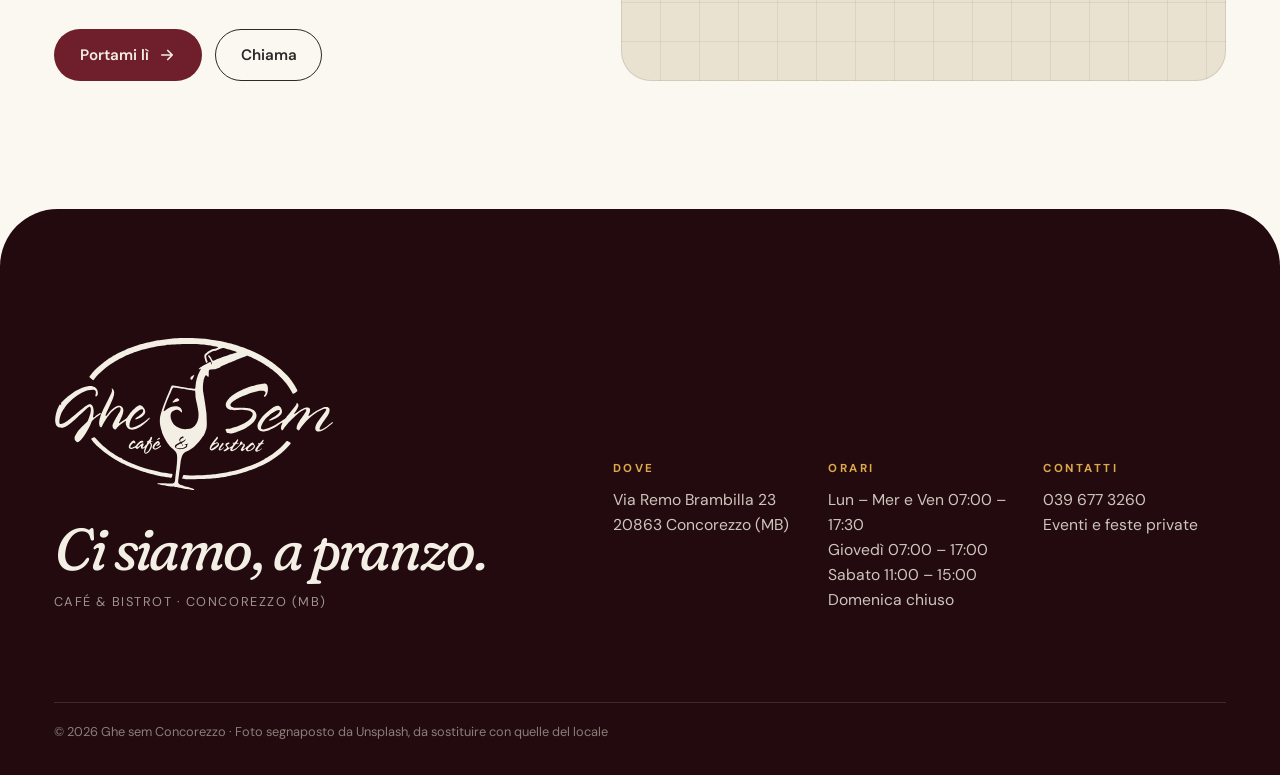
==== commit cb60c2d0: "Menu collegato al foglio Google; via la nota "in dialetto: ci siamo!" - MENU_CSV punta al foglio pub" ====
--- a/index.html
+++ b/index.html
@@ -100,10 +100,6 @@
 
     <div class="hero-title">
       <h1 class="hero-logo"><span class="sr-only">Ghe sem, café &amp; bistrot</span><span class="hero-mark" aria-hidden="true"></span></h1>
-      <span class="hand" aria-hidden="true">
-        in dialetto: ci siamo!
-        <svg viewBox="0 0 90 60" fill="none" stroke="currentColor" stroke-width="2.4" stroke-linecap="round" stroke-linejoin="round"><path d="M6 8C34 -2 70 8 78 44"/><path d="M66 38l12 8 5-14"/></svg>
-      </span>
     </div>
 
     <p class="hero-lede" data-reveal style="--d:500ms">Il caffè al banco la mattina. Un pranzo vero a mezzogiorno.<br class="br-d"> A due passi da dove lavori.</p>
--- a/css/style.css
+++ b/css/style.css
@@ -285,18 +285,6 @@
 }
 @keyframes logoIn { from { opacity: 0; transform: translateY(26px) scale(.96); } }
 
-/* il biglietto scritto a mano, a destra del logo, con la freccia verso "Sem" */
-.hand {
-  position: absolute; left: calc(100% + .2em); top: .5em;
-  font-family: var(--ff-hand); font-size: clamp(1.5rem, 2.6vw, 2.5rem); font-weight: 600; line-height: 1;
-  color: var(--ochre);
-  white-space: nowrap;
-  transform: rotate(-7deg);
-  opacity: 0;
-  animation: fadeUp 1s var(--ease) 1.2s forwards;
-}
-.hand svg { position: absolute; left: -.4em; top: 115%; width: 1.5em; height: auto; transform: scaleX(-1) rotate(-14deg); }
-@keyframes fadeUp { from { opacity: 0; transform: translateY(14px) rotate(-7deg); } to { opacity: 1; transform: rotate(-7deg); } }
 
 .hero-lede { font-size: clamp(1.15rem, 1.8vw, 1.5rem); max-width: 30em; color: rgba(244, 239, 228, .92); line-height: 1.5; }
 .hero-cta { display: flex; flex-wrap: wrap; align-items: center; gap: .9rem; margin-top: 2rem; }
@@ -366,8 +354,6 @@
   .k-sep { display: none; }
   .hero-title { margin: 0 0 1.6rem; }
   .hero-logo { width: var(--logo-w); }
-  .hand { left: auto; right: -.3em; top: auto; bottom: -1.05em; font-size: 1.45rem; }
-  .hand svg { display: none; }
   .hero-lede { font-size: 1rem; line-height: 1.5; max-width: 22em; }
   .hero-cta { justify-content: center; gap: .6rem; margin-top: 1.2rem; }
   .badge { width: 104px; bottom: auto; top: 98px; }
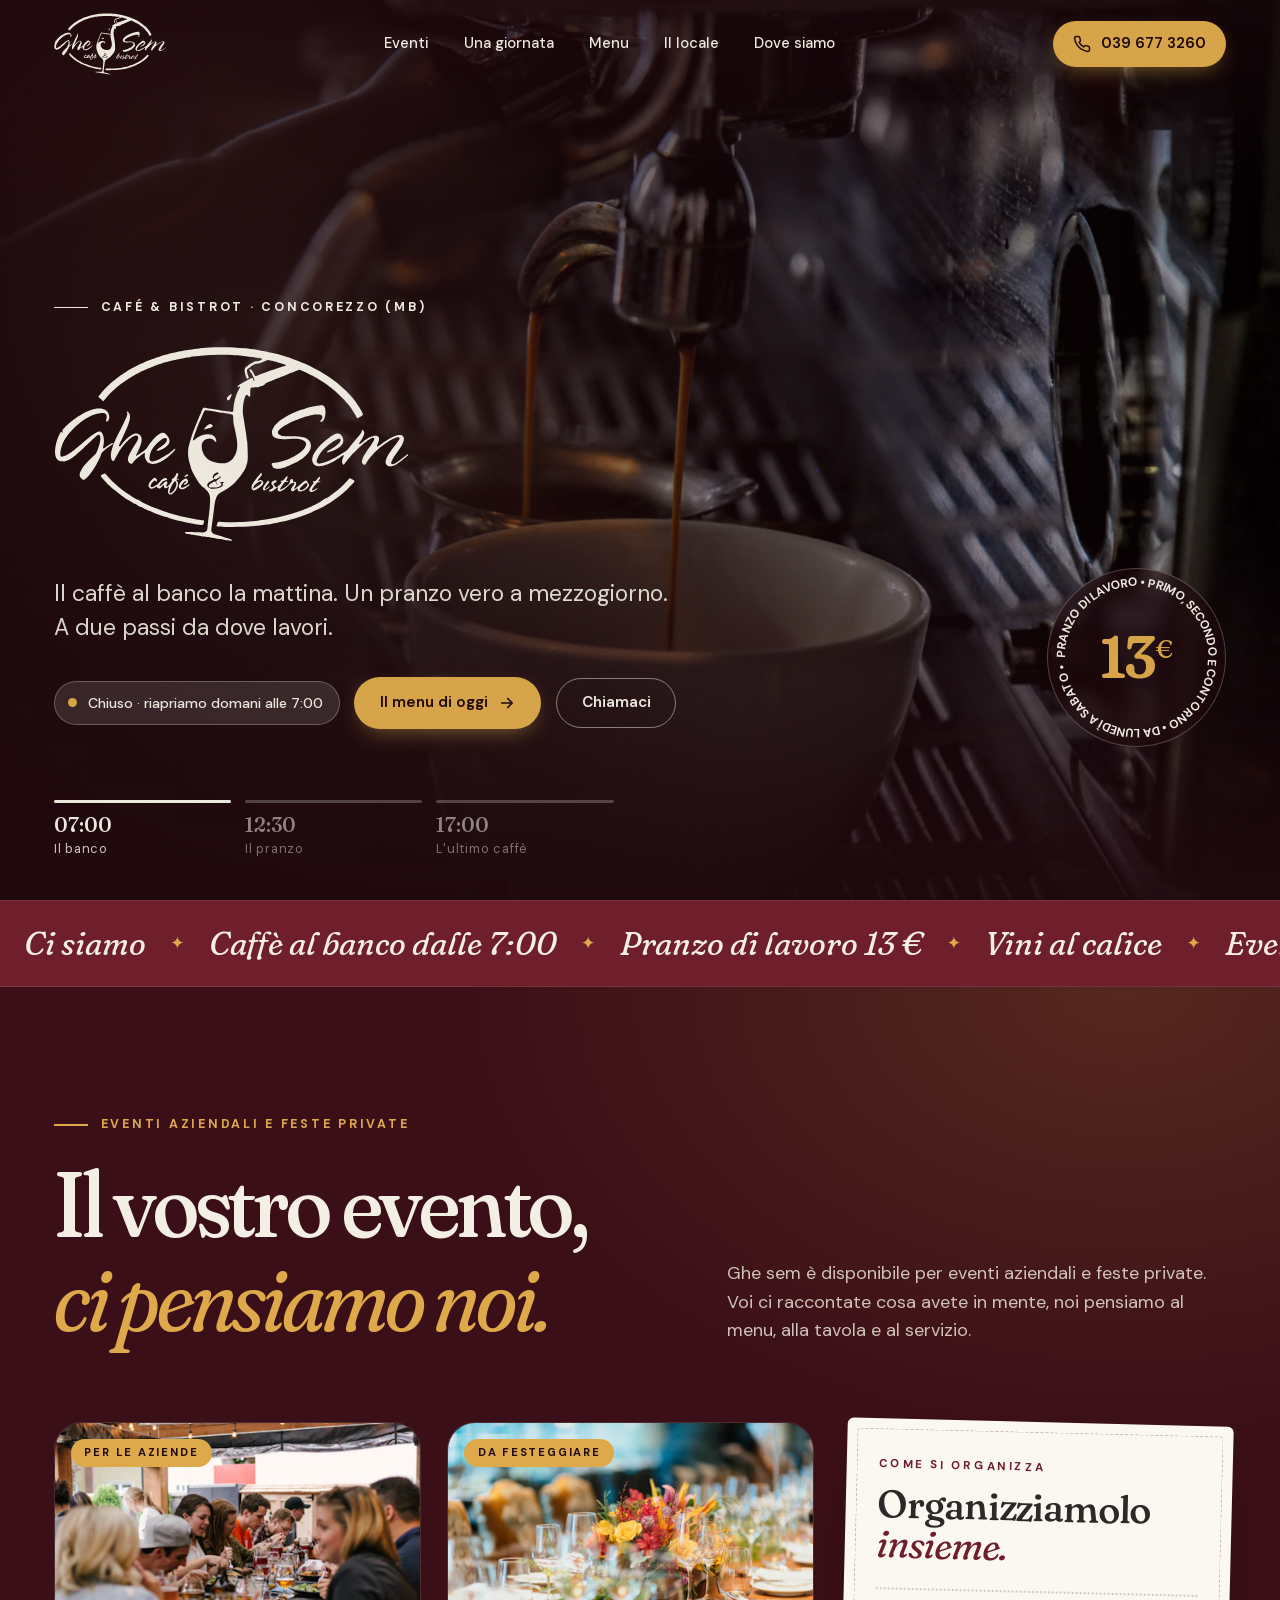
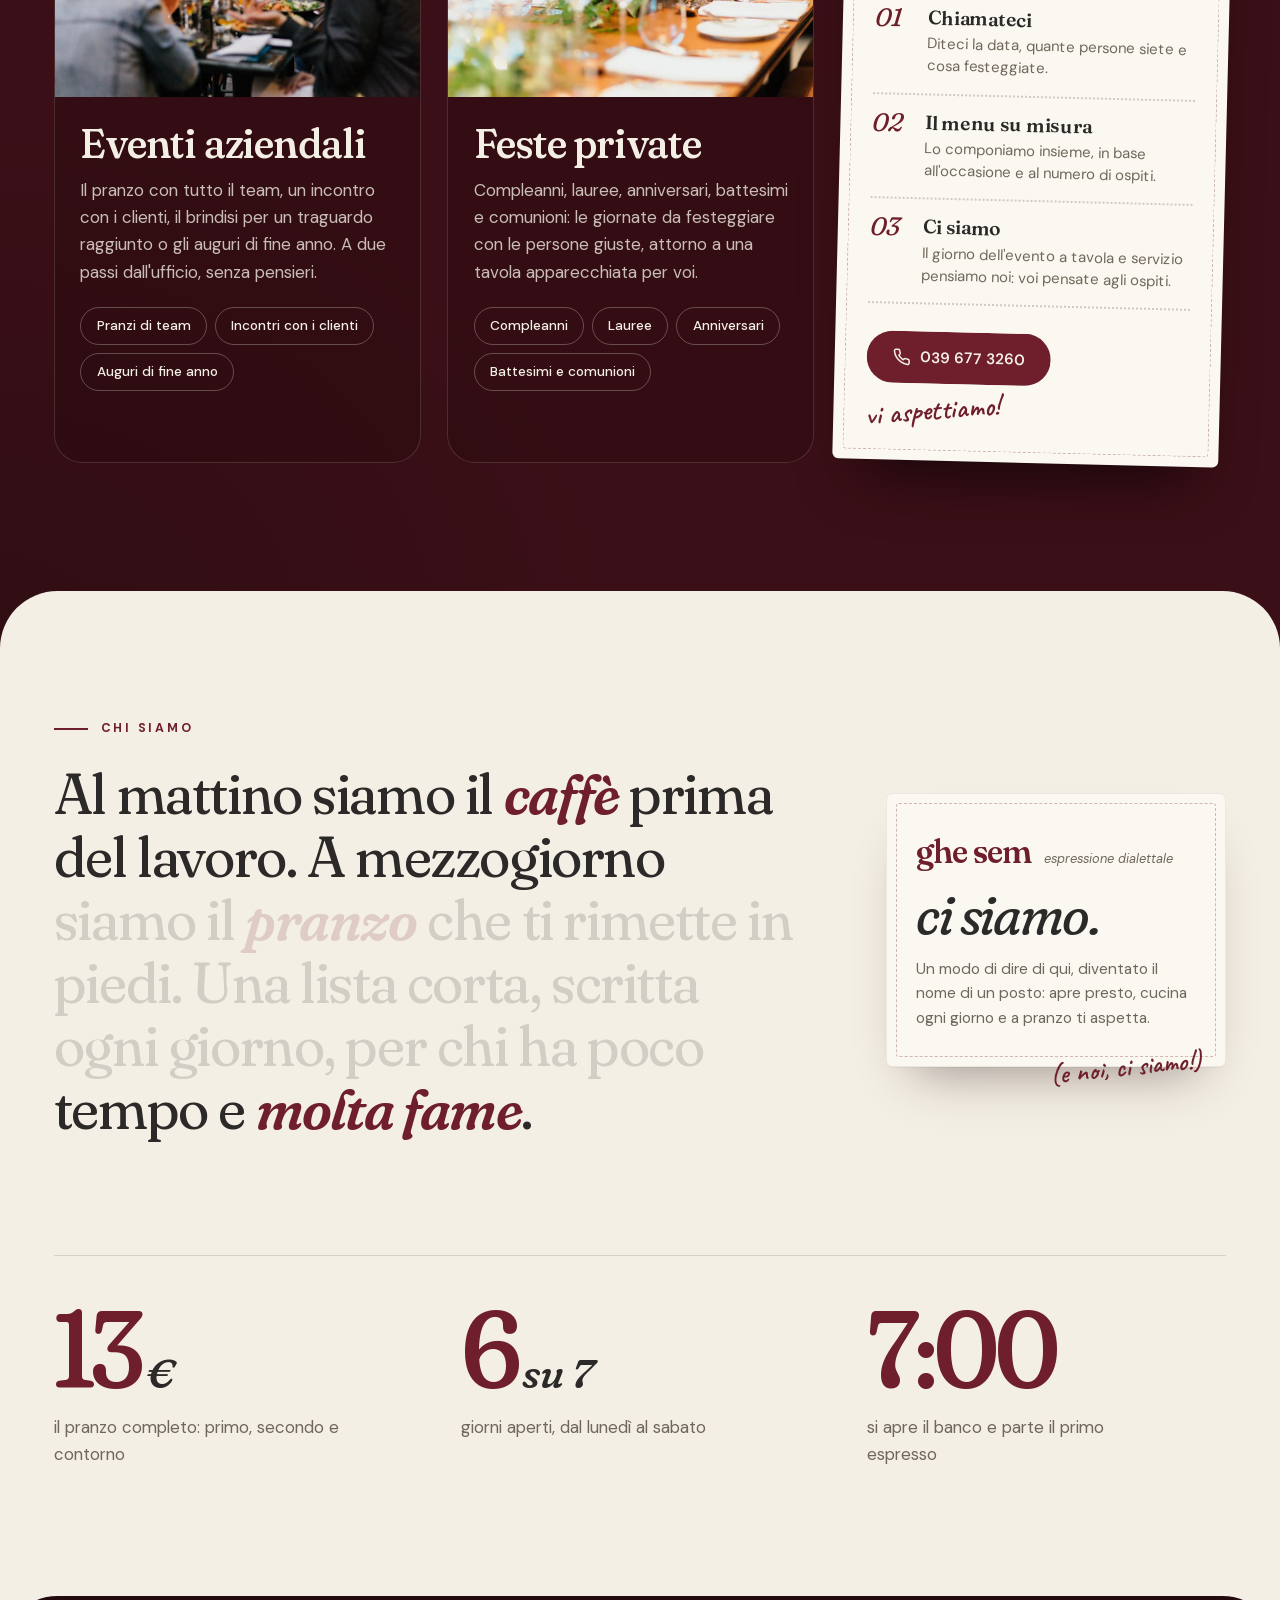
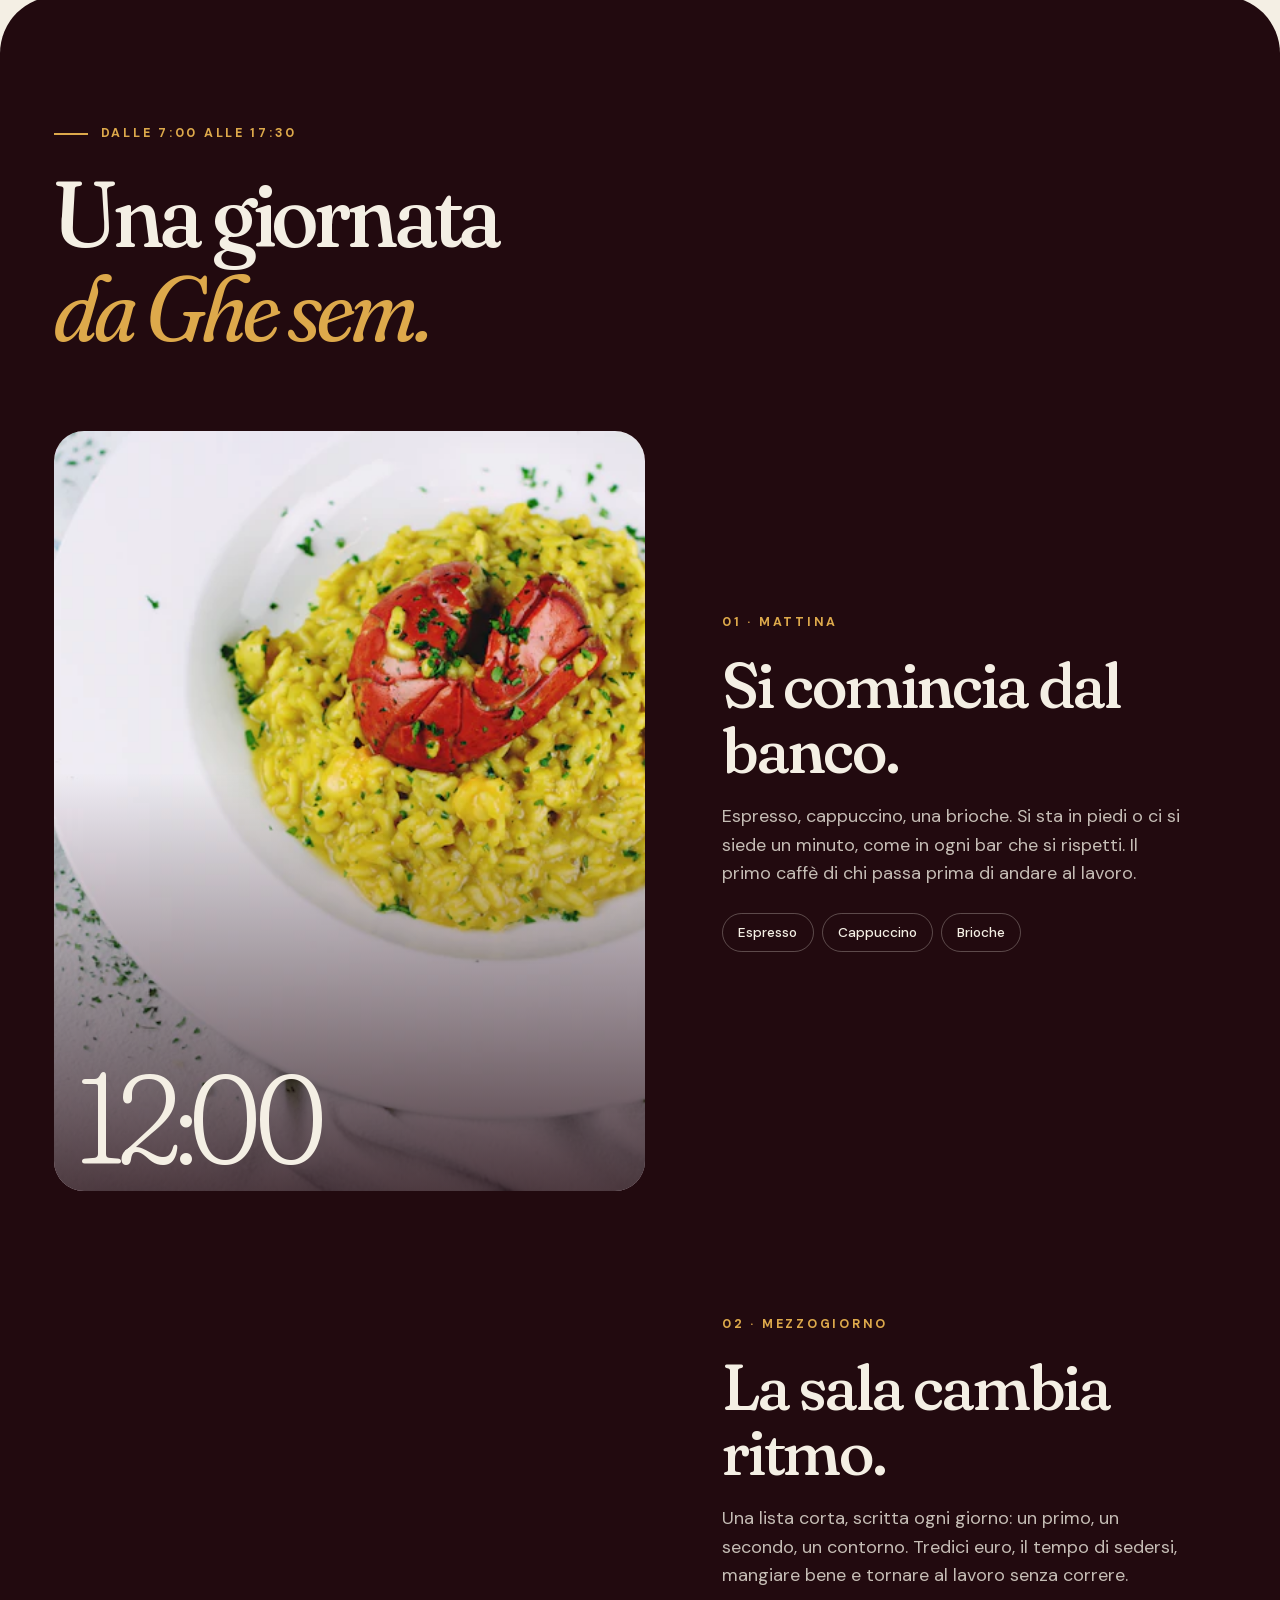
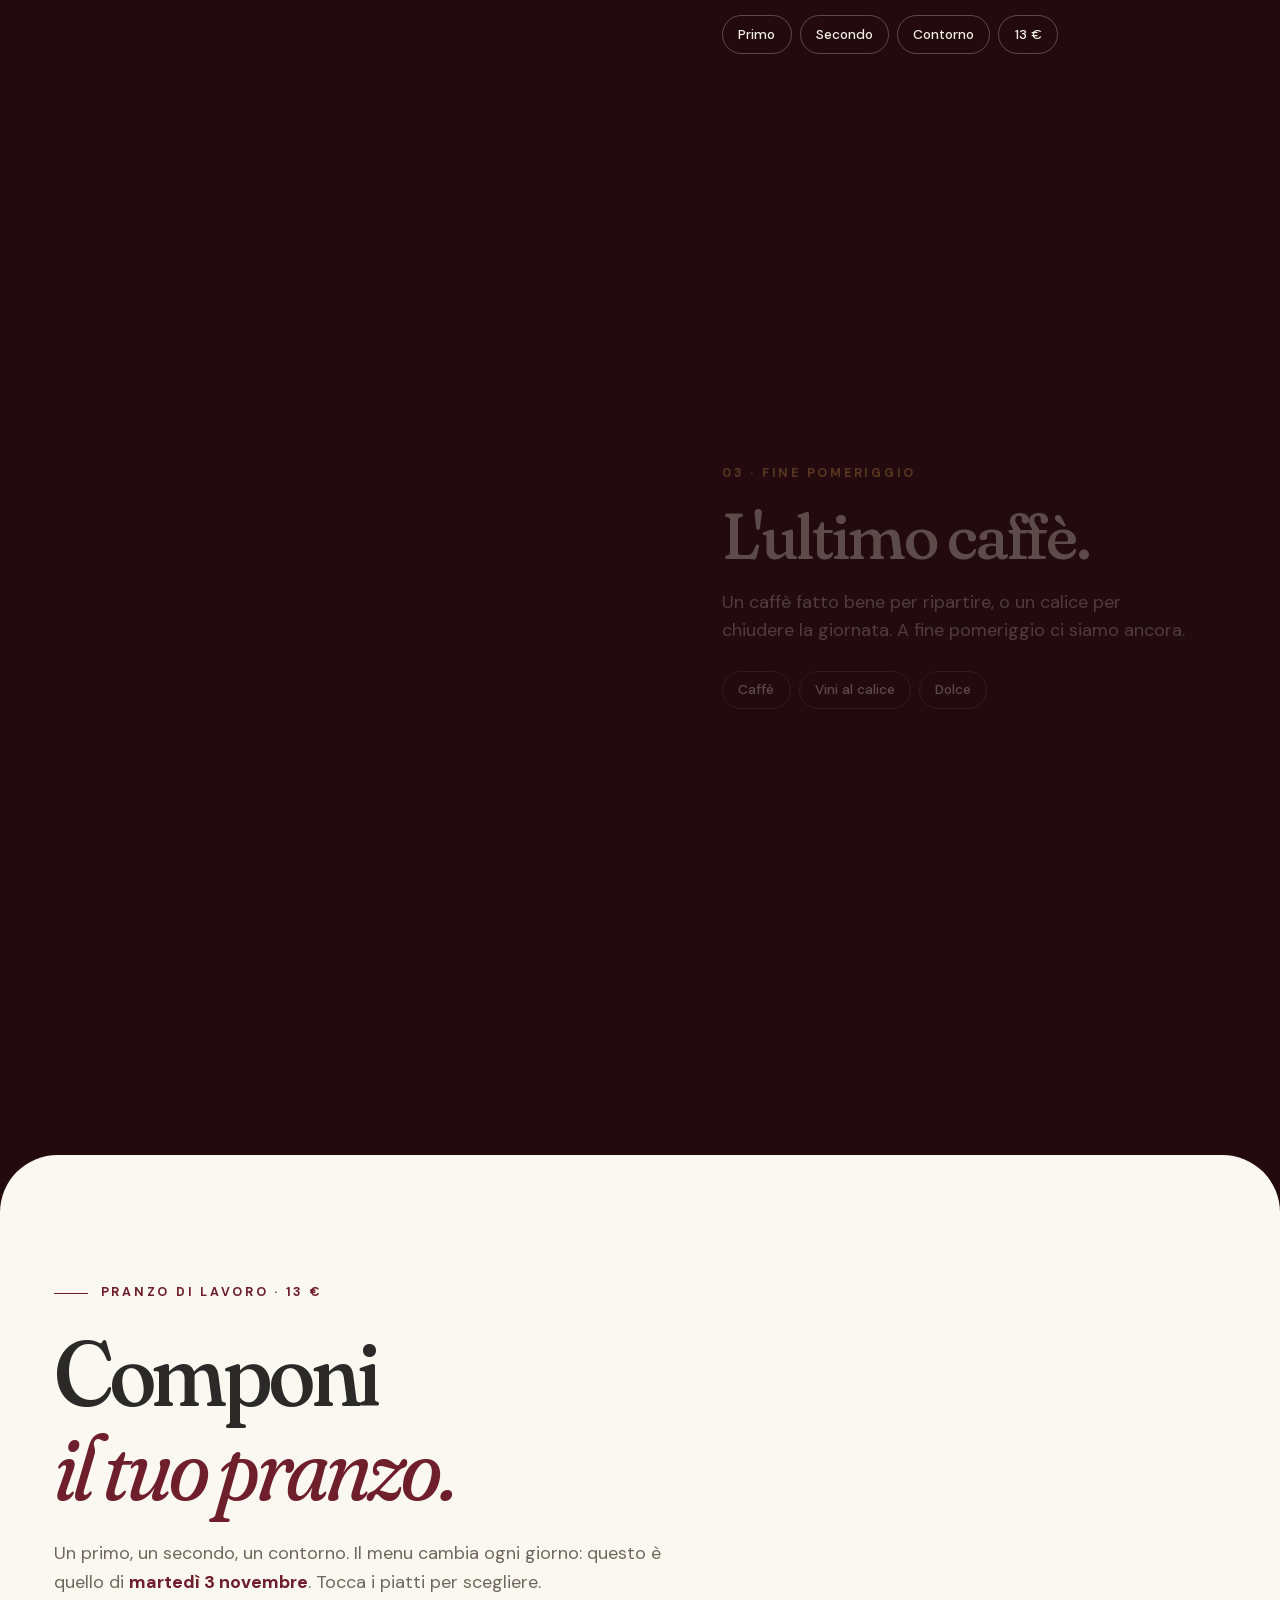
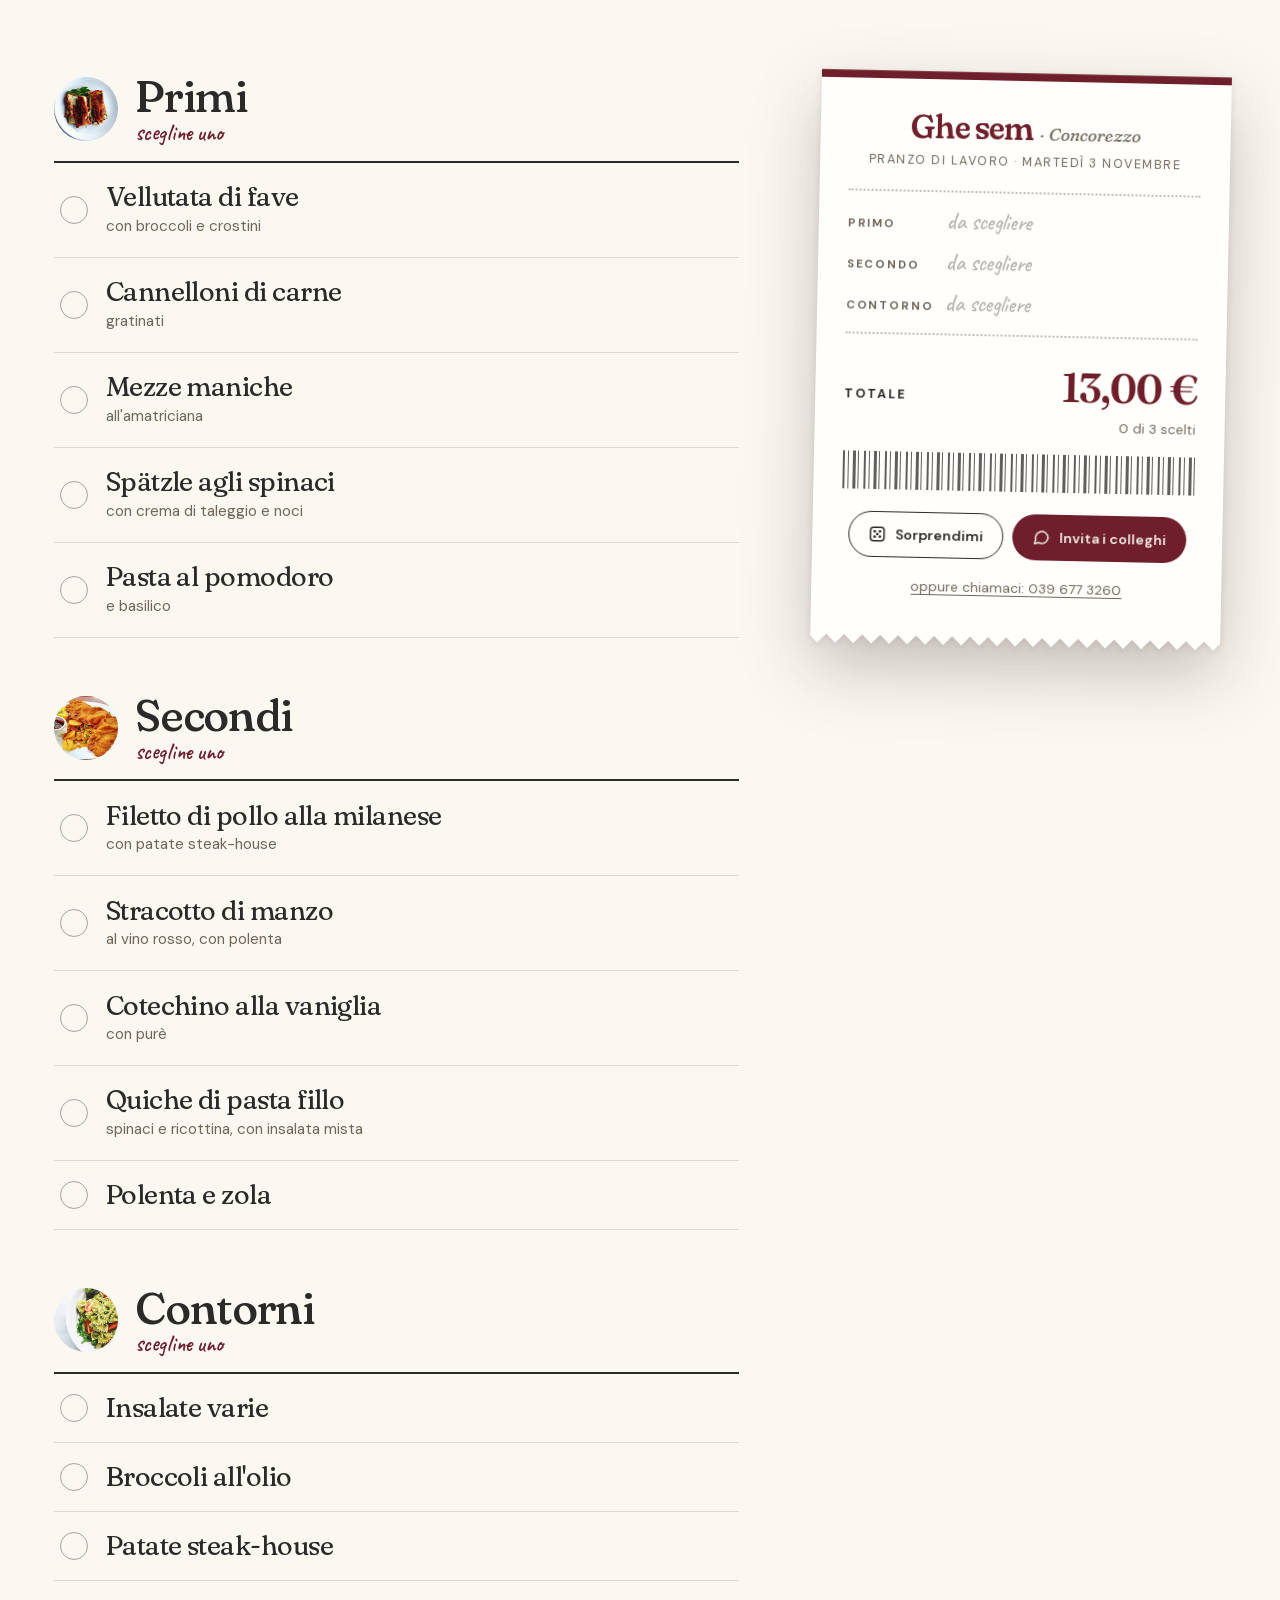
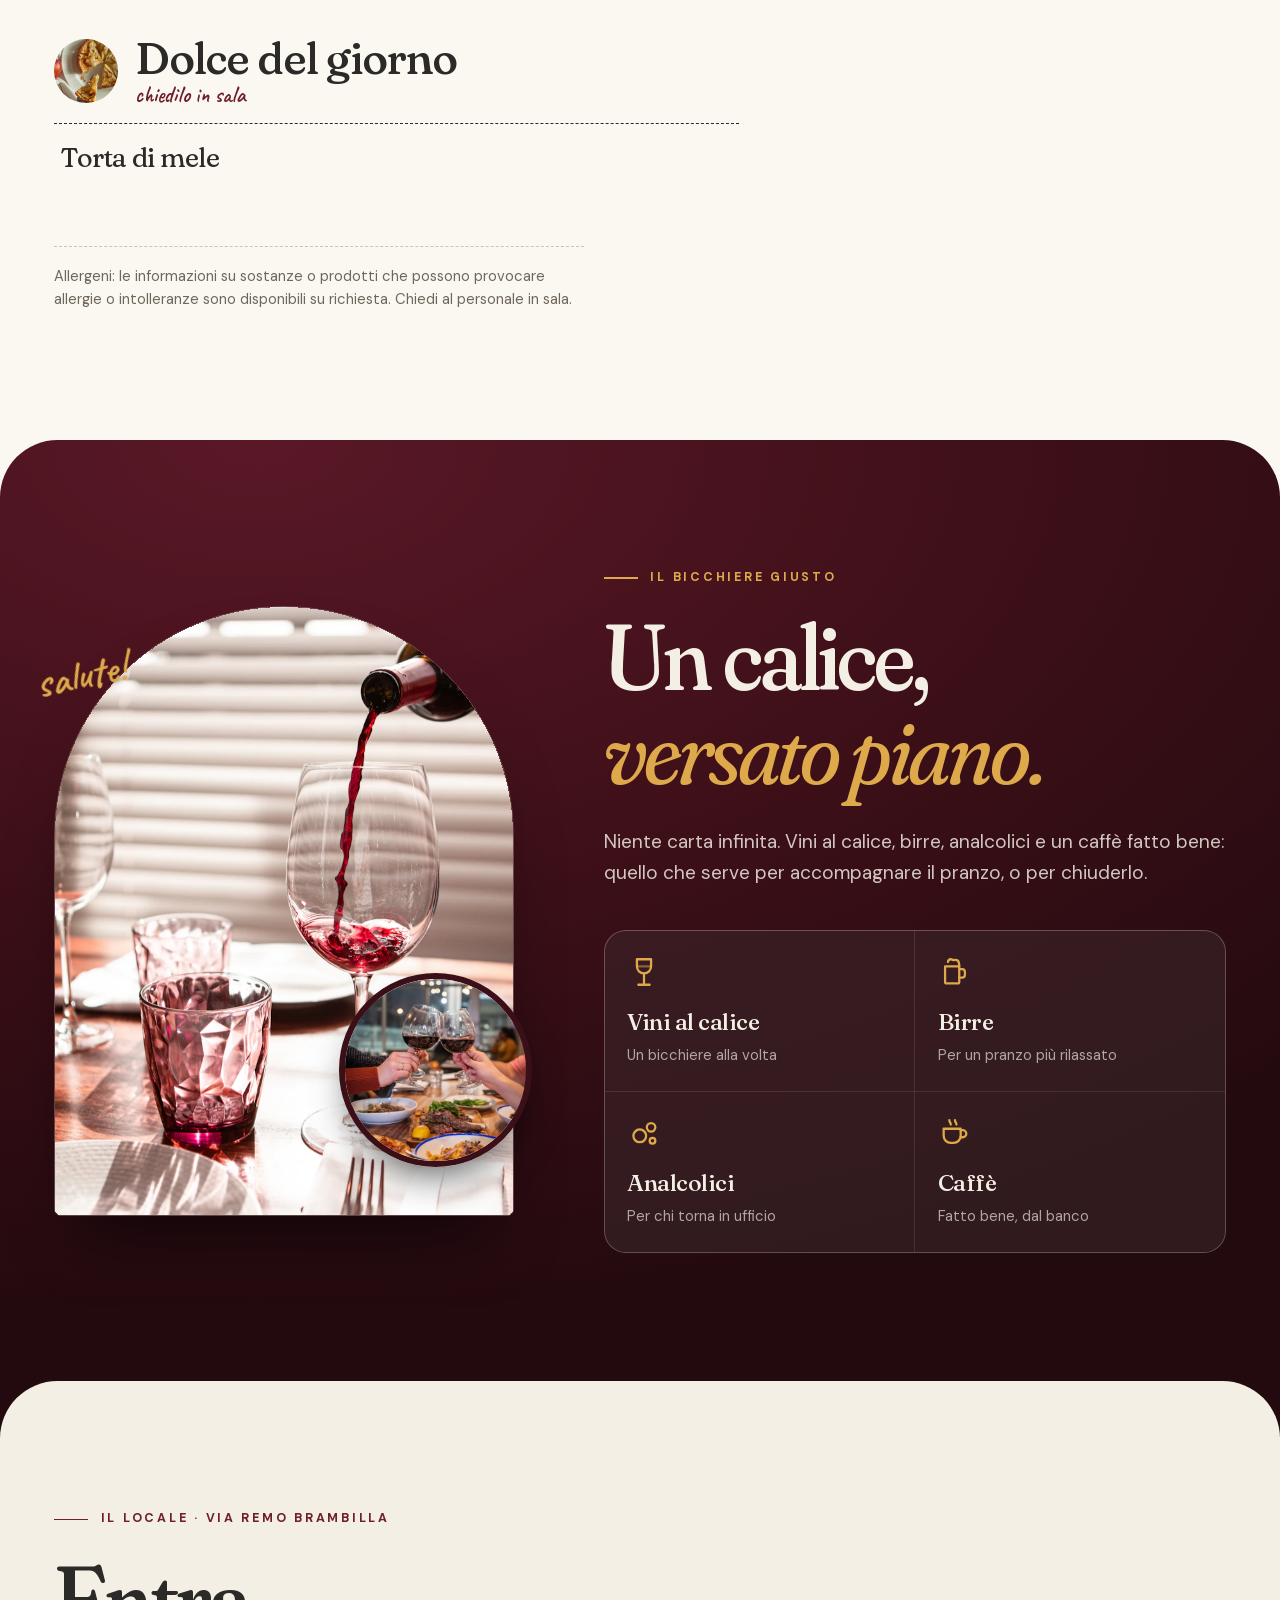
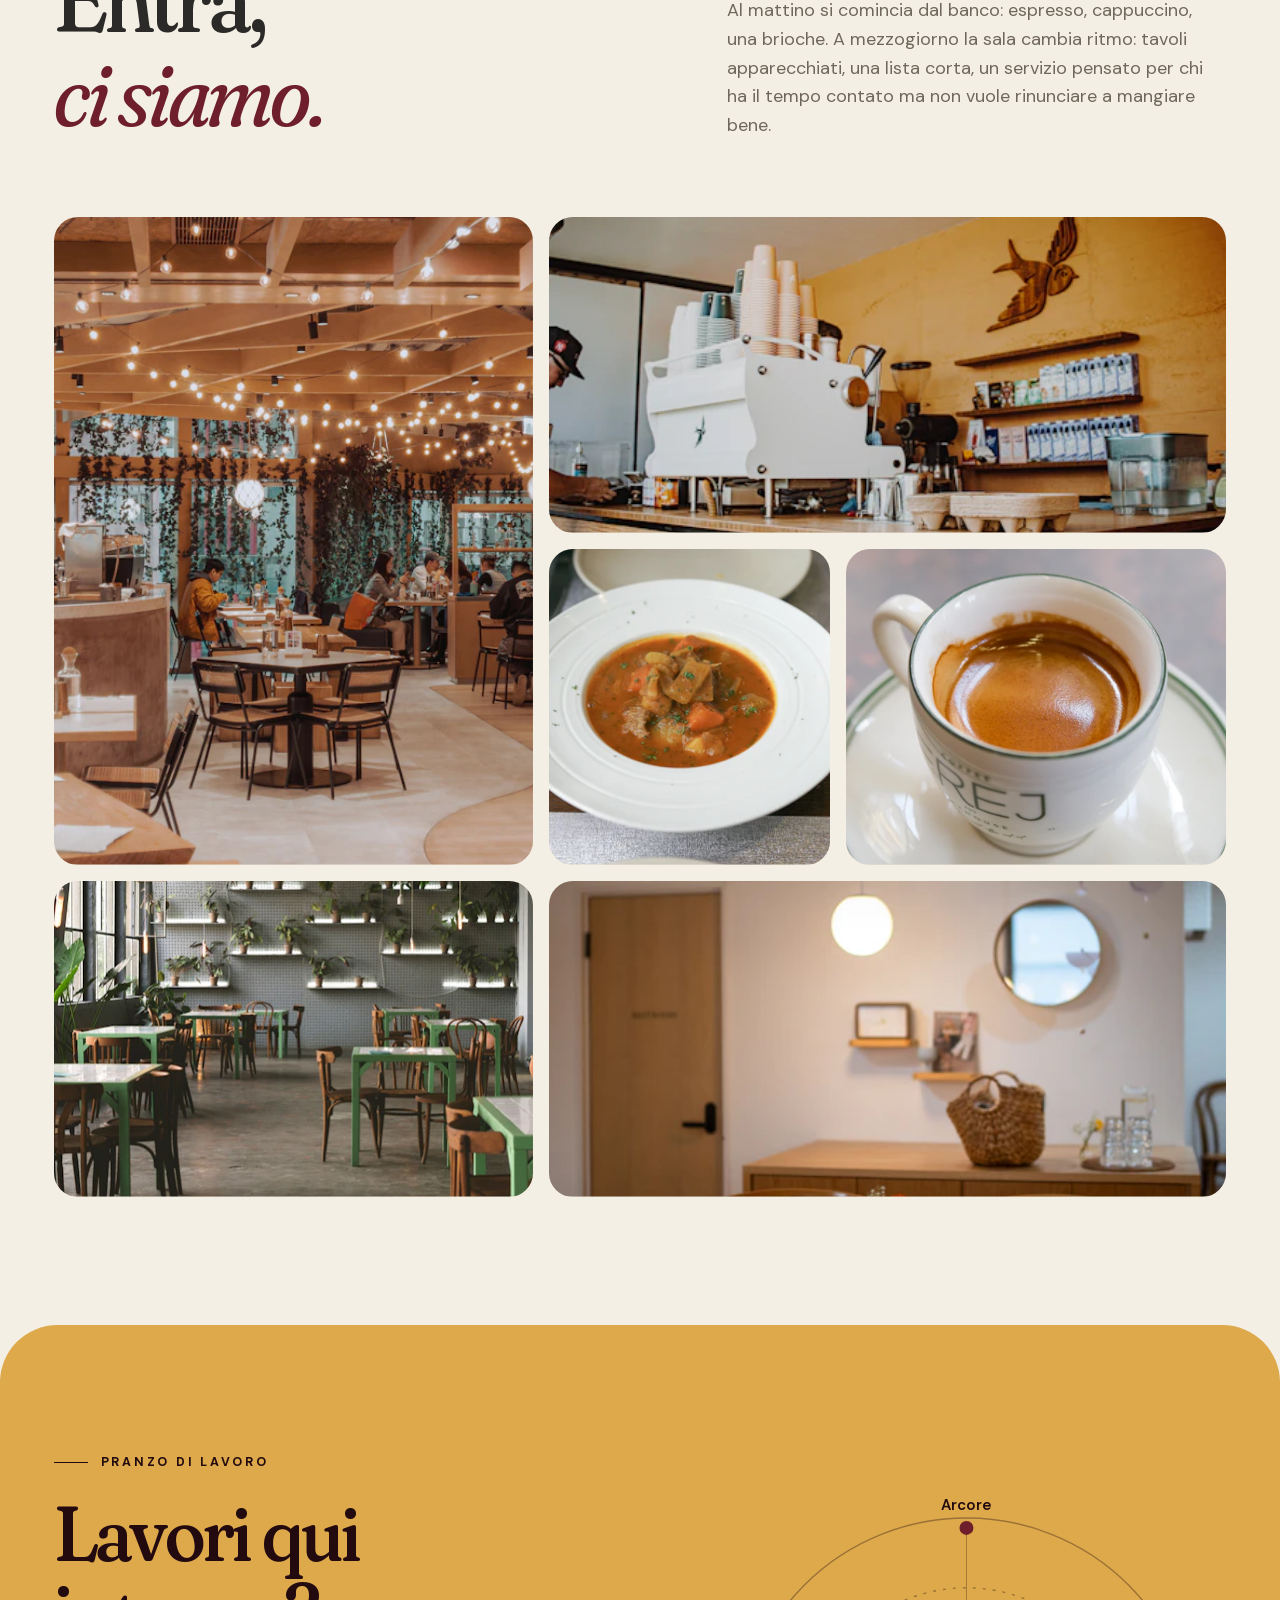
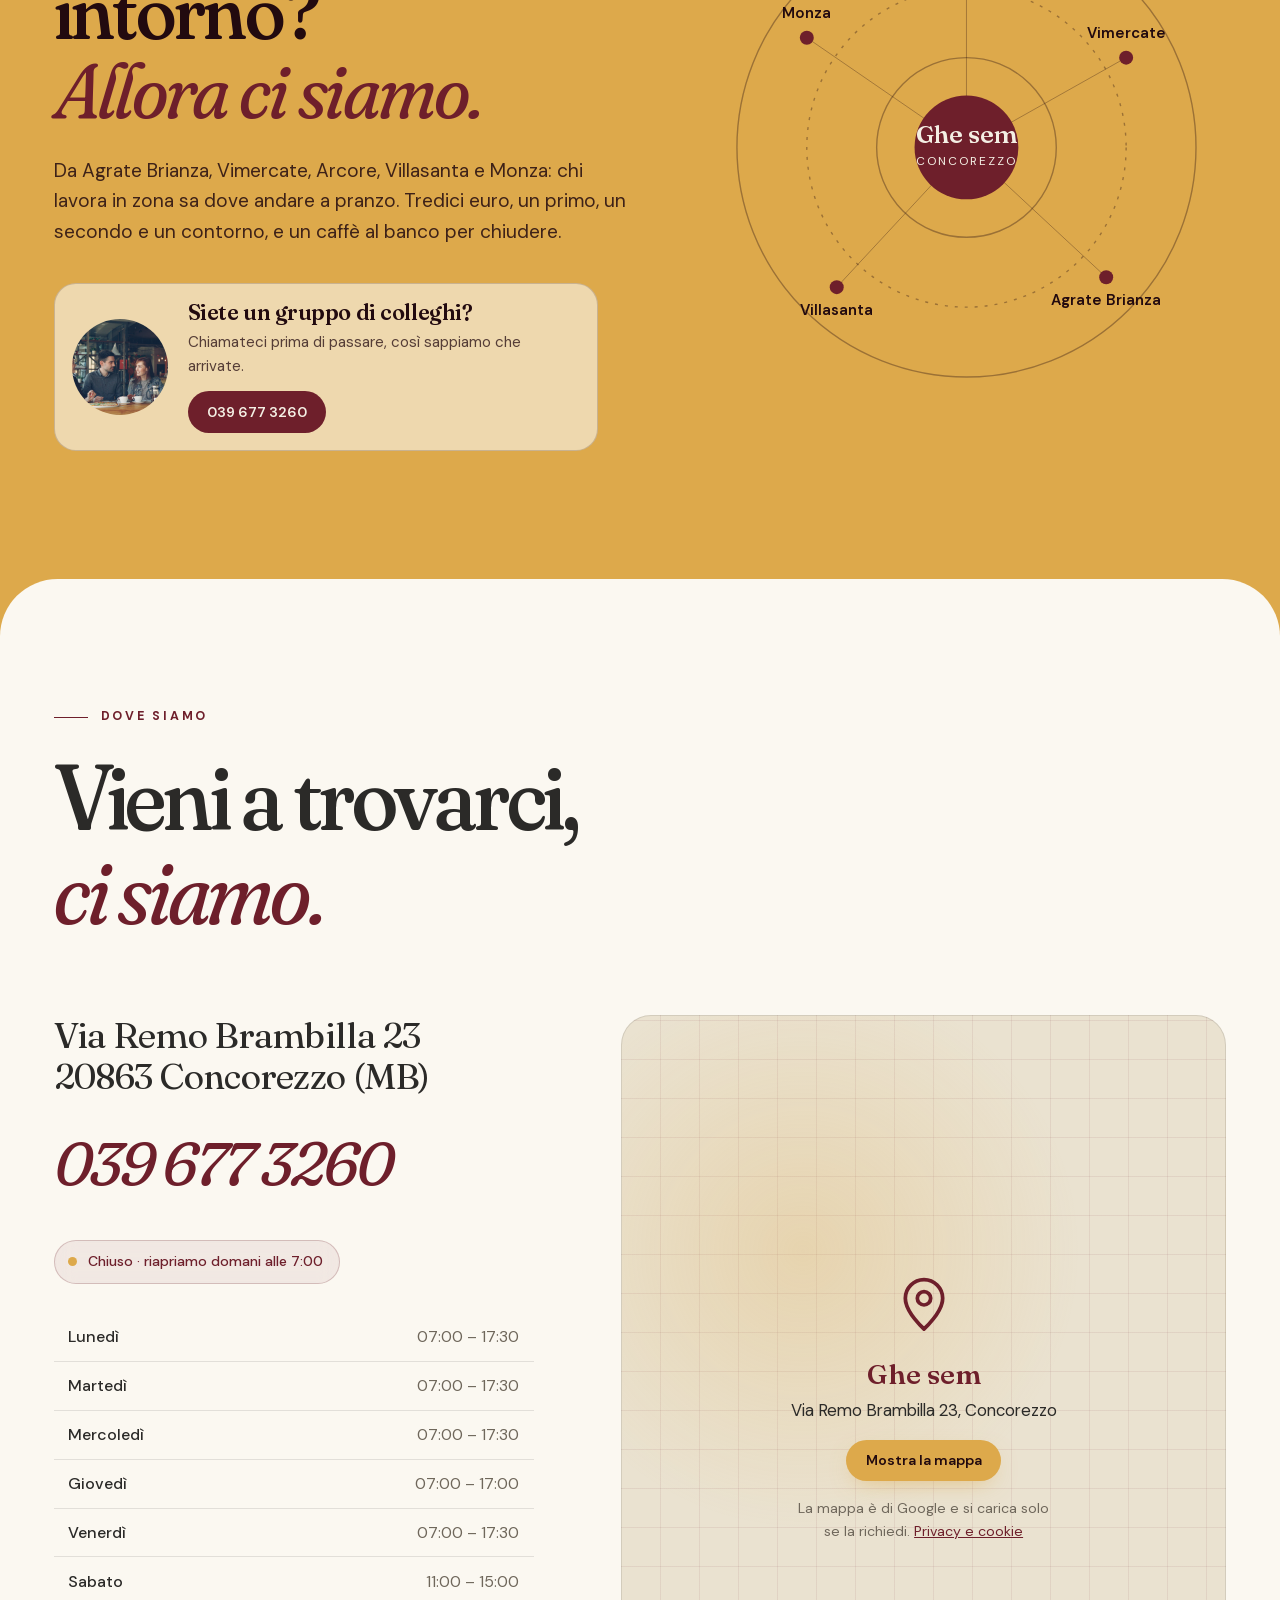
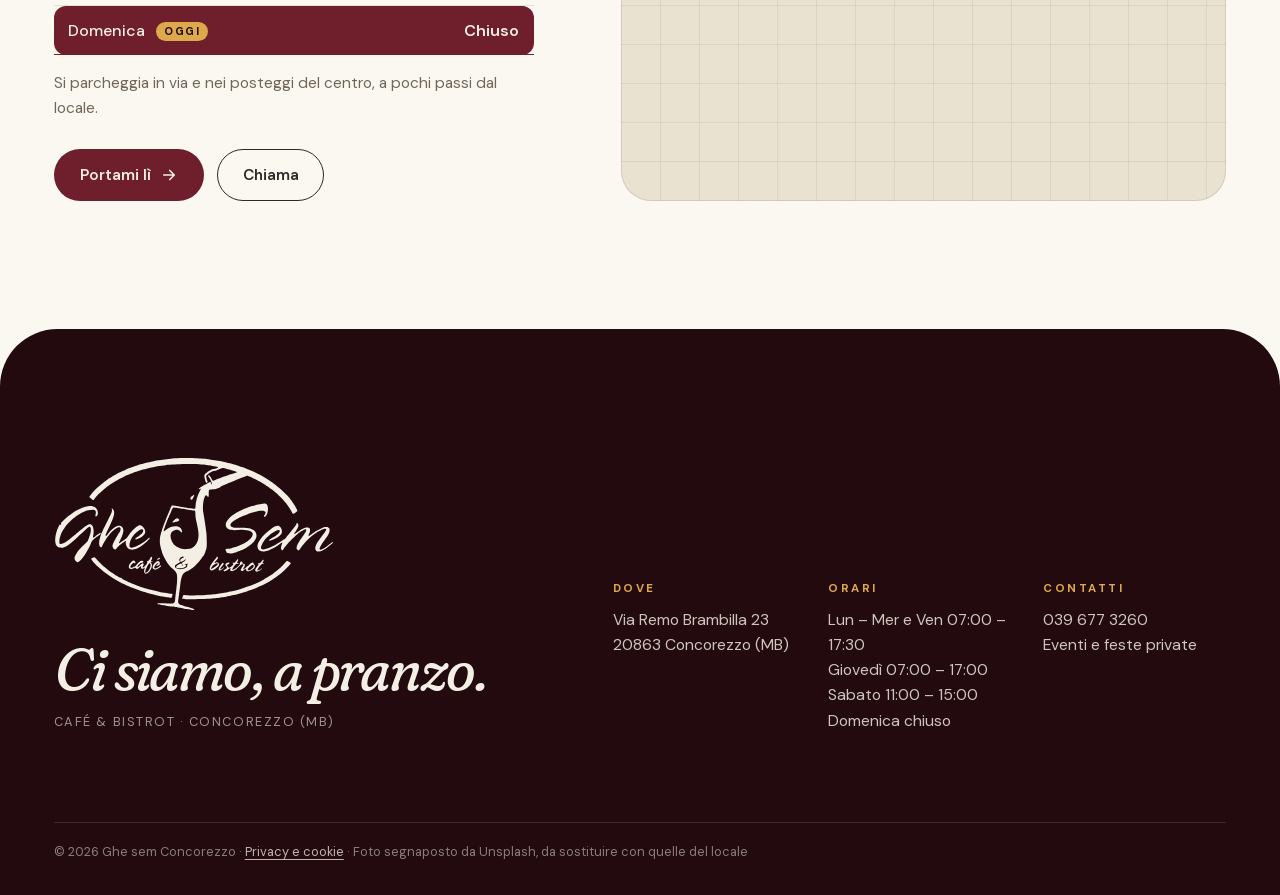
==== commit c5963c67: "Nessun dato dei visitatori a terzi; pagina Privacy e cookie - Font (Fraunces, DM Sans, Caveat, licen" ====
--- a/index.html
+++ b/index.html
@@ -11,16 +11,14 @@
 <meta property="og:locale" content="it_IT">
 <meta property="og:title" content="Ghe sem · Ci siamo, a pranzo.">
 <meta property="og:description" content="Café e bistrot a Concorezzo. Caffè al banco dalle 7:00, pranzo di lavoro a 13 €. Eventi aziendali e feste private.">
-<meta property="og:image" content="https://images.unsplash.com/photo-1532117472055-4d0734b51f31?auto=format&fit=crop&w=1200&q=75&h=630">
+<meta property="og:image" content="https://ghesemconcorezzo2.vercel.app/img/foto/hero-pranzo-1200x630.jpg">
 <meta name="twitter:card" content="summary_large_image">
 
 <link rel="icon" href="favicon-32.png" sizes="32x32" type="image/png">
 <link rel="icon" href="favicon.svg" type="image/svg+xml">
 <link rel="apple-touch-icon" href="apple-touch-icon.png">
-<link rel="preconnect" href="https://images.unsplash.com" crossorigin>
-<link rel="preconnect" href="https://fonts.googleapis.com">
-<link rel="preconnect" href="https://fonts.gstatic.com" crossorigin>
-<link href="https://fonts.googleapis.com/css2?family=Caveat:wght@500;600&family=DM+Sans:ital,opsz,wght@0,9..40,300..700;1,9..40,300..700&family=Fraunces:ital,opsz,wght,SOFT,WONK@0,9..144,300..800,0..100,0..1;1,9..144,300..800,0..100,0..1&display=swap" rel="stylesheet">
+<link rel="preload" href="fonts/dmsans-latin.woff2" as="font" type="font/woff2" crossorigin>
+<link rel="preload" href="fonts/fraunces-latin.woff2" as="font" type="font/woff2" crossorigin>
 <script>document.documentElement.classList.add('js')</script>
 <link rel="stylesheet" href="css/style.css">
 
@@ -90,9 +88,9 @@
 <!-- ============================ HERO ============================ -->
 <section class="hero" aria-label="Ghe sem, café e bistrot a Concorezzo">
   <div class="hero-bg" aria-hidden="true">
-    <img class="slide is-active" src="https://images.unsplash.com/photo-1475296204602-08d15839e95f?auto=format&fit=crop&w=1800&q=75" srcset="https://images.unsplash.com/photo-1475296204602-08d15839e95f?auto=format&fit=crop&w=480&q=75 480w, https://images.unsplash.com/photo-1475296204602-08d15839e95f?auto=format&fit=crop&w=800&q=75 800w, https://images.unsplash.com/photo-1475296204602-08d15839e95f?auto=format&fit=crop&w=1200&q=75 1200w, https://images.unsplash.com/photo-1475296204602-08d15839e95f?auto=format&fit=crop&w=1800&q=75 1800w" sizes="100vw" alt="" fetchpriority="high" style="object-position:50% 45%">
-    <img class="slide" src="https://images.unsplash.com/photo-1532117472055-4d0734b51f31?auto=format&fit=crop&w=1800&q=75" srcset="https://images.unsplash.com/photo-1532117472055-4d0734b51f31?auto=format&fit=crop&w=480&q=75 480w, https://images.unsplash.com/photo-1532117472055-4d0734b51f31?auto=format&fit=crop&w=800&q=75 800w, https://images.unsplash.com/photo-1532117472055-4d0734b51f31?auto=format&fit=crop&w=1200&q=75 1200w, https://images.unsplash.com/photo-1532117472055-4d0734b51f31?auto=format&fit=crop&w=1800&q=75 1800w" sizes="100vw" alt="" decoding="async" style="object-position:50% 55%">
-    <img class="slide" src="https://images.unsplash.com/photo-1613187869034-fa8e42b2ab1c?auto=format&fit=crop&w=1800&q=75" srcset="https://images.unsplash.com/photo-1613187869034-fa8e42b2ab1c?auto=format&fit=crop&w=480&q=75 480w, https://images.unsplash.com/photo-1613187869034-fa8e42b2ab1c?auto=format&fit=crop&w=800&q=75 800w, https://images.unsplash.com/photo-1613187869034-fa8e42b2ab1c?auto=format&fit=crop&w=1200&q=75 1200w, https://images.unsplash.com/photo-1613187869034-fa8e42b2ab1c?auto=format&fit=crop&w=1800&q=75 1800w" sizes="100vw" alt="" decoding="async" style="object-position:50% 50%">
+    <img class="slide is-active" src="img/foto/hero-banco-1800.webp" srcset="img/foto/hero-banco-480.webp 480w, img/foto/hero-banco-800.webp 800w, img/foto/hero-banco-1200.webp 1200w, img/foto/hero-banco-1800.webp 1800w" sizes="100vw" alt="" fetchpriority="high" style="object-position:50% 45%">
+    <img class="slide" src="img/foto/hero-pranzo-1800.webp" srcset="img/foto/hero-pranzo-480.webp 480w, img/foto/hero-pranzo-800.webp 800w, img/foto/hero-pranzo-1200.webp 1200w, img/foto/hero-pranzo-1800.webp 1800w" sizes="100vw" alt="" decoding="async" style="object-position:50% 55%">
+    <img class="slide" src="img/foto/hero-sera-1800.webp" srcset="img/foto/hero-sera-480.webp 480w, img/foto/hero-sera-800.webp 800w, img/foto/hero-sera-1200.webp 1200w, img/foto/hero-sera-1800.webp 1800w" sizes="100vw" alt="" decoding="async" style="object-position:50% 50%">
   </div>
 
   <div class="wrap hero-inner">
@@ -154,7 +152,7 @@
     <div class="ev-grid">
       <article class="ev-card" data-reveal>
         <div class="ev-media">
-          <img src="https://images.unsplash.com/photo-1528605248644-14dd04022da1?auto=format&fit=crop&w=900&q=75" srcset="https://images.unsplash.com/photo-1528605248644-14dd04022da1?auto=format&fit=crop&w=480&q=75 480w, https://images.unsplash.com/photo-1528605248644-14dd04022da1?auto=format&fit=crop&w=800&q=75 800w, https://images.unsplash.com/photo-1528605248644-14dd04022da1?auto=format&fit=crop&w=1200&q=75 1200w" sizes="(min-width:1080px) 30vw, (min-width:700px) 46vw, 90vw" alt="Colleghi a pranzo insieme, attorno a una lunga tavolata" loading="lazy">
+          <img src="img/foto/eventi-aziendali-900.webp" srcset="img/foto/eventi-aziendali-480.webp 480w, img/foto/eventi-aziendali-800.webp 800w, img/foto/eventi-aziendali-1200.webp 1200w" sizes="(min-width:1080px) 30vw, (min-width:700px) 46vw, 90vw" alt="Colleghi a pranzo insieme, attorno a una lunga tavolata" loading="lazy">
           <span class="ev-tag">Per le aziende</span>
         </div>
         <div class="ev-body">
@@ -166,7 +164,7 @@
 
       <article class="ev-card" data-reveal style="--d:120ms">
         <div class="ev-media">
-          <img src="https://images.unsplash.com/photo-1511795409834-ef04bbd61622?auto=format&fit=crop&w=900&q=75" srcset="https://images.unsplash.com/photo-1511795409834-ef04bbd61622?auto=format&fit=crop&w=480&q=75 480w, https://images.unsplash.com/photo-1511795409834-ef04bbd61622?auto=format&fit=crop&w=800&q=75 800w, https://images.unsplash.com/photo-1511795409834-ef04bbd61622?auto=format&fit=crop&w=1200&q=75 1200w" sizes="(min-width:1080px) 30vw, (min-width:700px) 46vw, 90vw" alt="Una tavola apparecchiata a festa, con fiori e calici" loading="lazy">
+          <img src="img/foto/eventi-feste-900.webp" srcset="img/foto/eventi-feste-480.webp 480w, img/foto/eventi-feste-800.webp 800w, img/foto/eventi-feste-1200.webp 1200w" sizes="(min-width:1080px) 30vw, (min-width:700px) 46vw, 90vw" alt="Una tavola apparecchiata a festa, con fiori e calici" loading="lazy">
           <span class="ev-tag">Da festeggiare</span>
         </div>
         <div class="ev-body">
@@ -242,9 +240,9 @@
 
     <div class="day-grid">
       <div class="day-media" aria-hidden="true">
-        <img class="day-img is-active" data-i="0" src="https://images.unsplash.com/photo-1762754105061-8082763619e6?auto=format&fit=crop&w=1400&q=75" srcset="https://images.unsplash.com/photo-1762754105061-8082763619e6?auto=format&fit=crop&w=480&q=75 480w, https://images.unsplash.com/photo-1762754105061-8082763619e6?auto=format&fit=crop&w=800&q=75 800w, https://images.unsplash.com/photo-1762754105061-8082763619e6?auto=format&fit=crop&w=1200&q=75 1200w, https://images.unsplash.com/photo-1762754105061-8082763619e6?auto=format&fit=crop&w=1800&q=75 1800w" sizes="(min-width:900px) 52vw, 100vw" alt="" loading="lazy" style="object-position:50% 40%">
-        <img class="day-img" data-i="1" src="https://images.unsplash.com/photo-1461009683693-342af2f2d6ce?auto=format&fit=crop&w=1400&q=75" srcset="https://images.unsplash.com/photo-1461009683693-342af2f2d6ce?auto=format&fit=crop&w=480&q=75 480w, https://images.unsplash.com/photo-1461009683693-342af2f2d6ce?auto=format&fit=crop&w=800&q=75 800w, https://images.unsplash.com/photo-1461009683693-342af2f2d6ce?auto=format&fit=crop&w=1200&q=75 1200w, https://images.unsplash.com/photo-1461009683693-342af2f2d6ce?auto=format&fit=crop&w=1800&q=75 1800w" sizes="(min-width:900px) 52vw, 100vw" alt="" loading="lazy">
-        <img class="day-img" data-i="2" src="https://images.unsplash.com/photo-1683442032849-9788d3828053?auto=format&fit=crop&w=1400&q=75" srcset="https://images.unsplash.com/photo-1683442032849-9788d3828053?auto=format&fit=crop&w=480&q=75 480w, https://images.unsplash.com/photo-1683442032849-9788d3828053?auto=format&fit=crop&w=800&q=75 800w, https://images.unsplash.com/photo-1683442032849-9788d3828053?auto=format&fit=crop&w=1200&q=75 1200w, https://images.unsplash.com/photo-1683442032849-9788d3828053?auto=format&fit=crop&w=1800&q=75 1800w" sizes="(min-width:900px) 52vw, 100vw" alt="" loading="lazy">
+        <img class="day-img is-active" data-i="0" src="img/foto/giornata-mattina-1400.webp" srcset="img/foto/giornata-mattina-480.webp 480w, img/foto/giornata-mattina-800.webp 800w, img/foto/giornata-mattina-1200.webp 1200w, img/foto/giornata-mattina-1800.webp 1800w" sizes="(min-width:900px) 52vw, 100vw" alt="" loading="lazy" style="object-position:50% 40%">
+        <img class="day-img" data-i="1" src="img/foto/giornata-mezzogiorno-1400.webp" srcset="img/foto/giornata-mezzogiorno-480.webp 480w, img/foto/giornata-mezzogiorno-800.webp 800w, img/foto/giornata-mezzogiorno-1200.webp 1200w, img/foto/giornata-mezzogiorno-1800.webp 1800w" sizes="(min-width:900px) 52vw, 100vw" alt="" loading="lazy">
+        <img class="day-img" data-i="2" src="img/foto/giornata-pomeriggio-1400.webp" srcset="img/foto/giornata-pomeriggio-480.webp 480w, img/foto/giornata-pomeriggio-800.webp 800w, img/foto/giornata-pomeriggio-1200.webp 1200w, img/foto/giornata-pomeriggio-1800.webp 1800w" sizes="(min-width:900px) 52vw, 100vw" alt="" loading="lazy">
         <div class="day-shade"></div>
         <div class="clock"><span class="is-active" data-i="0">07:00</span><span data-i="1">12:00</span><span data-i="2">17:00</span></div>
       </div>
@@ -287,7 +285,7 @@
 
         <section class="cat" data-cat="primi" aria-labelledby="h-primi">
           <header class="cat-head" data-reveal>
-            <img src="https://images.unsplash.com/photo-1654657639692-1cccc800046c?auto=format&fit=crop&w=240&q=75&h=240" alt="" loading="lazy" width="96" height="96">
+            <img src="img/foto/menu-primi-240x240.webp" alt="" loading="lazy" width="96" height="96">
             <div><h3 id="h-primi">Primi</h3><p>scegline uno</p></div>
           </header>
           <ul class="dishes">
@@ -301,7 +299,7 @@
 
         <section class="cat" data-cat="secondi" aria-labelledby="h-secondi">
           <header class="cat-head" data-reveal>
-            <img src="https://images.unsplash.com/photo-1599921841143-819065a55cc6?auto=format&fit=crop&w=240&q=75&h=240" alt="" loading="lazy" width="96" height="96">
+            <img src="img/foto/menu-secondi-240x240.webp" alt="" loading="lazy" width="96" height="96">
             <div><h3 id="h-secondi">Secondi</h3><p>scegline uno</p></div>
           </header>
           <ul class="dishes">
@@ -315,7 +313,7 @@
 
         <section class="cat" data-cat="contorni" aria-labelledby="h-contorni">
           <header class="cat-head" data-reveal>
-            <img src="https://images.unsplash.com/photo-1473093295043-cdd812d0e601?auto=format&fit=crop&w=240&q=75&h=240" alt="" loading="lazy" width="96" height="96">
+            <img src="img/foto/menu-contorni-240x240.webp" alt="" loading="lazy" width="96" height="96">
             <div><h3 id="h-contorni">Contorni</h3><p>scegline uno</p></div>
           </header>
           <ul class="dishes">
@@ -327,11 +325,13 @@
 
         <section class="cat cat-dolce" aria-labelledby="h-dolce">
           <header class="cat-head" data-reveal>
-            <img src="https://images.unsplash.com/photo-1562007908-72e11e85b1cd?auto=format&fit=crop&w=240&q=75&h=240" alt="" loading="lazy" width="96" height="96">
+            <img src="img/foto/menu-dolce-240x240.webp" alt="" loading="lazy" width="96" height="96">
             <div><h3 id="h-dolce">Dolce del giorno</h3><p>chiedilo in sala</p></div>
           </header>
           <p class="dolce"><span class="dish-name">Torta di mele</span></p>
         </section>
+
+        <p class="menu-note">Allergeni: le informazioni su sostanze o prodotti che possono provocare allergie o intolleranze sono disponibili su richiesta. Chiedi al personale in sala.</p>
       </div>
 
       <!-- Scontrino -->
@@ -376,8 +376,8 @@
 <section class="wine stack" id="bicchiere">
   <div class="wrap wine-grid">
     <div class="wine-visual" data-reveal="zoom">
-      <div class="arch"><img src="https://images.unsplash.com/photo-1586124288020-1d7436afd010?auto=format&fit=crop&w=1000&q=75" srcset="https://images.unsplash.com/photo-1586124288020-1d7436afd010?auto=format&fit=crop&w=480&q=75 480w, https://images.unsplash.com/photo-1586124288020-1d7436afd010?auto=format&fit=crop&w=800&q=75 800w, https://images.unsplash.com/photo-1586124288020-1d7436afd010?auto=format&fit=crop&w=1200&q=75 1200w, https://images.unsplash.com/photo-1586124288020-1d7436afd010?auto=format&fit=crop&w=1800&q=75 1800w" sizes="(min-width:900px) 40vw, 90vw" alt="Vino rosso versato in un calice" loading="lazy" data-parallax=".1"></div>
-      <div class="round"><img src="https://images.unsplash.com/photo-1611765083444-a3ce30f1c885?auto=format&fit=crop&w=500&q=75&h=500" alt="Un brindisi a tavola" loading="lazy" width="250" height="250"></div>
+      <div class="arch"><img src="img/foto/vino-calice-1000.webp" srcset="img/foto/vino-calice-480.webp 480w, img/foto/vino-calice-800.webp 800w, img/foto/vino-calice-1200.webp 1200w, img/foto/vino-calice-1800.webp 1800w" sizes="(min-width:900px) 40vw, 90vw" alt="Vino rosso versato in un calice" loading="lazy" data-parallax=".1"></div>
+      <div class="round"><img src="img/foto/vino-brindisi-500x500.webp" alt="Un brindisi a tavola" loading="lazy" width="250" height="250"></div>
       <span class="wine-hand" aria-hidden="true">salute!</span>
     </div>
 
@@ -420,12 +420,12 @@
     </header>
 
     <div class="bento">
-      <button class="tile t1" type="button" data-full="https://images.unsplash.com/photo-1744561249162-c597c1670032?auto=format&fit=crop&w=1800&q=75" data-reveal="clip"><img src="https://images.unsplash.com/photo-1744561249162-c597c1670032?auto=format&fit=crop&w=1000&q=75" srcset="https://images.unsplash.com/photo-1744561249162-c597c1670032?auto=format&fit=crop&w=480&q=75 480w, https://images.unsplash.com/photo-1744561249162-c597c1670032?auto=format&fit=crop&w=800&q=75 800w, https://images.unsplash.com/photo-1744561249162-c597c1670032?auto=format&fit=crop&w=1200&q=75 1200w, https://images.unsplash.com/photo-1744561249162-c597c1670032?auto=format&fit=crop&w=1800&q=75 1800w" sizes="(min-width:900px) 40vw, 90vw" alt="La sala, con tavoli e luci calde" loading="lazy"><span>La sala</span></button>
-      <button class="tile t2" type="button" data-full="https://images.unsplash.com/photo-1757495153470-9b86adf2bf3b?auto=format&fit=crop&w=1800&q=75" data-reveal="clip" style="--d:100ms"><img src="https://images.unsplash.com/photo-1757495153470-9b86adf2bf3b?auto=format&fit=crop&w=900&q=75" srcset="https://images.unsplash.com/photo-1757495153470-9b86adf2bf3b?auto=format&fit=crop&w=480&q=75 480w, https://images.unsplash.com/photo-1757495153470-9b86adf2bf3b?auto=format&fit=crop&w=800&q=75 800w, https://images.unsplash.com/photo-1757495153470-9b86adf2bf3b?auto=format&fit=crop&w=1200&q=75 1200w, https://images.unsplash.com/photo-1757495153470-9b86adf2bf3b?auto=format&fit=crop&w=1800&q=75 1800w" sizes="(min-width:900px) 30vw, 90vw" alt="Il banco con la macchina del caffè" loading="lazy"><span>Il banco</span></button>
-      <button class="tile t3" type="button" data-full="https://images.unsplash.com/photo-1755284489379-e32c84a185ec?auto=format&fit=crop&w=1800&q=75" data-reveal="clip" style="--d:200ms"><img src="https://images.unsplash.com/photo-1755284489379-e32c84a185ec?auto=format&fit=crop&w=700&q=75" srcset="https://images.unsplash.com/photo-1755284489379-e32c84a185ec?auto=format&fit=crop&w=480&q=75 480w, https://images.unsplash.com/photo-1755284489379-e32c84a185ec?auto=format&fit=crop&w=800&q=75 800w, https://images.unsplash.com/photo-1755284489379-e32c84a185ec?auto=format&fit=crop&w=1200&q=75 1200w, https://images.unsplash.com/photo-1755284489379-e32c84a185ec?auto=format&fit=crop&w=1800&q=75 1800w" sizes="(min-width:900px) 24vw, 90vw" alt="Un espresso in tazzina" loading="lazy"><span>L'espresso</span></button>
-      <button class="tile t4" type="button" data-full="https://images.unsplash.com/photo-1519699788450-ad34386a3bfc?auto=format&fit=crop&w=1800&q=75" data-reveal="clip" style="--d:100ms"><img src="https://images.unsplash.com/photo-1519699788450-ad34386a3bfc?auto=format&fit=crop&w=800&q=75" srcset="https://images.unsplash.com/photo-1519699788450-ad34386a3bfc?auto=format&fit=crop&w=480&q=75 480w, https://images.unsplash.com/photo-1519699788450-ad34386a3bfc?auto=format&fit=crop&w=800&q=75 800w, https://images.unsplash.com/photo-1519699788450-ad34386a3bfc?auto=format&fit=crop&w=1200&q=75 1200w, https://images.unsplash.com/photo-1519699788450-ad34386a3bfc?auto=format&fit=crop&w=1800&q=75 1800w" sizes="(min-width:900px) 28vw, 90vw" alt="Un piatto di stracotto" loading="lazy"><span>Dalla cucina</span></button>
-      <button class="tile t5" type="button" data-full="https://images.unsplash.com/photo-1749871615234-98bff62995ba?auto=format&fit=crop&w=1800&q=75" data-reveal="clip" style="--d:200ms"><img src="https://images.unsplash.com/photo-1749871615234-98bff62995ba?auto=format&fit=crop&w=800&q=75" srcset="https://images.unsplash.com/photo-1749871615234-98bff62995ba?auto=format&fit=crop&w=480&q=75 480w, https://images.unsplash.com/photo-1749871615234-98bff62995ba?auto=format&fit=crop&w=800&q=75 800w, https://images.unsplash.com/photo-1749871615234-98bff62995ba?auto=format&fit=crop&w=1200&q=75 1200w, https://images.unsplash.com/photo-1749871615234-98bff62995ba?auto=format&fit=crop&w=1800&q=75 1800w" sizes="(min-width:900px) 28vw, 90vw" alt="Un angolo luminoso del locale" loading="lazy"><span>Luce del mattino</span></button>
-      <button class="tile t6" type="button" data-full="https://images.unsplash.com/photo-1692610845224-1995979c3001?auto=format&fit=crop&w=1800&q=75" data-reveal="clip" style="--d:300ms"><img src="https://images.unsplash.com/photo-1692610845224-1995979c3001?auto=format&fit=crop&w=800&q=75" srcset="https://images.unsplash.com/photo-1692610845224-1995979c3001?auto=format&fit=crop&w=480&q=75 480w, https://images.unsplash.com/photo-1692610845224-1995979c3001?auto=format&fit=crop&w=800&q=75 800w, https://images.unsplash.com/photo-1692610845224-1995979c3001?auto=format&fit=crop&w=1200&q=75 1200w, https://images.unsplash.com/photo-1692610845224-1995979c3001?auto=format&fit=crop&w=1800&q=75 1800w" sizes="(min-width:900px) 28vw, 90vw" alt="Tavoli e sedie nella sala" loading="lazy"><span>I tavoli</span></button>
+      <button class="tile t1" type="button" data-full="img/foto/locale-sala-1800.webp" data-reveal="clip"><img src="img/foto/locale-sala-1000.webp" srcset="img/foto/locale-sala-480.webp 480w, img/foto/locale-sala-800.webp 800w, img/foto/locale-sala-1200.webp 1200w, img/foto/locale-sala-1800.webp 1800w" sizes="(min-width:900px) 40vw, 90vw" alt="La sala, con tavoli e luci calde" loading="lazy"><span>La sala</span></button>
+      <button class="tile t2" type="button" data-full="img/foto/locale-banco-1800.webp" data-reveal="clip" style="--d:100ms"><img src="img/foto/locale-banco-900.webp" srcset="img/foto/locale-banco-480.webp 480w, img/foto/locale-banco-800.webp 800w, img/foto/locale-banco-1200.webp 1200w, img/foto/locale-banco-1800.webp 1800w" sizes="(min-width:900px) 30vw, 90vw" alt="Il banco con la macchina del caffè" loading="lazy"><span>Il banco</span></button>
+      <button class="tile t3" type="button" data-full="img/foto/locale-espresso-1800.webp" data-reveal="clip" style="--d:200ms"><img src="img/foto/locale-espresso-700.webp" srcset="img/foto/locale-espresso-480.webp 480w, img/foto/locale-espresso-800.webp 800w, img/foto/locale-espresso-1200.webp 1200w, img/foto/locale-espresso-1800.webp 1800w" sizes="(min-width:900px) 24vw, 90vw" alt="Un espresso in tazzina" loading="lazy"><span>L'espresso</span></button>
+      <button class="tile t4" type="button" data-full="img/foto/locale-cucina-1800.webp" data-reveal="clip" style="--d:100ms"><img src="img/foto/locale-cucina-800.webp" srcset="img/foto/locale-cucina-480.webp 480w, img/foto/locale-cucina-800.webp 800w, img/foto/locale-cucina-1200.webp 1200w, img/foto/locale-cucina-1800.webp 1800w" sizes="(min-width:900px) 28vw, 90vw" alt="Un piatto di stracotto" loading="lazy"><span>Dalla cucina</span></button>
+      <button class="tile t5" type="button" data-full="img/foto/locale-luce-1800.webp" data-reveal="clip" style="--d:200ms"><img src="img/foto/locale-luce-800.webp" srcset="img/foto/locale-luce-480.webp 480w, img/foto/locale-luce-800.webp 800w, img/foto/locale-luce-1200.webp 1200w, img/foto/locale-luce-1800.webp 1800w" sizes="(min-width:900px) 28vw, 90vw" alt="Un angolo luminoso del locale" loading="lazy"><span>Luce del mattino</span></button>
+      <button class="tile t6" type="button" data-full="img/foto/locale-tavoli-1800.webp" data-reveal="clip" style="--d:300ms"><img src="img/foto/locale-tavoli-800.webp" srcset="img/foto/locale-tavoli-480.webp 480w, img/foto/locale-tavoli-800.webp 800w, img/foto/locale-tavoli-1200.webp 1200w, img/foto/locale-tavoli-1800.webp 1800w" sizes="(min-width:900px) 28vw, 90vw" alt="Tavoli e sedie nella sala" loading="lazy"><span>I tavoli</span></button>
     </div>
   </div>
 </section>
@@ -439,7 +439,7 @@
       <p class="lede" data-reveal style="--d:160ms">Da Agrate Brianza, Vimercate, Arcore, Villasanta e Monza: chi lavora in zona sa dove andare a pranzo. Tredici euro, un primo, un secondo e un contorno, e un caffè al banco per chiudere.</p>
 
       <div class="work-card" data-reveal style="--d:240ms">
-        <img src="https://images.unsplash.com/photo-1753351055373-184ff64971d8?auto=format&fit=crop&w=600&q=75&h=600" alt="Colleghi a pranzo allo stesso tavolo" loading="lazy" width="120" height="120">
+        <img src="img/foto/colleghi-600x600.webp" alt="Colleghi a pranzo allo stesso tavolo" loading="lazy" width="120" height="120">
         <div>
           <b>Siete un gruppo di colleghi?</b>
           <p>Chiamateci prima di passare, così sappiamo che arrivate.</p>
@@ -518,7 +518,7 @@
           <svg viewBox="0 0 24 24" fill="none" stroke="currentColor" stroke-width="1.4" stroke-linecap="round" stroke-linejoin="round" aria-hidden="true"><path d="M12 21s-7-6.2-7-11.5A7 7 0 0 1 19 9.5C19 14.8 12 21 12 21Z"/><circle cx="12" cy="9.5" r="2.5"/></svg>
           <p><b>Ghe sem</b><br>Via Remo Brambilla 23, Concorezzo</p>
           <button class="btn btn-ochre btn-sm" type="button" id="mapBtn">Mostra la mappa</button>
-          <small>La mappa è di Google e si carica solo se la richiedi.</small>
+          <small>La mappa è di Google e si carica solo se la richiedi. <a href="privacy.html#cookie">Privacy e cookie</a></small>
         </div>
       </div>
     </div>
@@ -551,7 +551,7 @@
         </div>
       </div>
     </div>
-    <p class="foot-legal">© <span id="year">2026</span> Ghe sem Concorezzo · Foto segnaposto da Unsplash, da sostituire con quelle del locale</p>
+    <p class="foot-legal">© <span id="year">2026</span> Ghe sem Concorezzo · <a href="privacy.html">Privacy e cookie</a> · Foto segnaposto da Unsplash, da sostituire con quelle del locale</p>
   </div>
 </footer>
 
--- a/css/style.css
+++ b/css/style.css
@@ -1,3 +1,16 @@
+/* Font ospitati sul sito (Fraunces, DM Sans e Caveat, SIL Open Font License):
+   nessuna richiesta a Google Fonts, quindi nessun dato del visitatore inviato a terzi. */
+@font-face { font-family: 'Caveat'; font-style: normal; font-weight: 500 600; font-display: swap; src: url(../fonts/caveat-latin-ext.woff2) format('woff2'); unicode-range: U+0100-02BA, U+02BD-02C5, U+02C7-02CC, U+02CE-02D7, U+02DD-02FF, U+0304, U+0308, U+0329, U+1D00-1DBF, U+1E00-1E9F, U+1EF2-1EFF, U+2020, U+20A0-20AB, U+20AD-20C4, U+2113, U+2C60-2C7F, U+A720-A7FF; }
+@font-face { font-family: 'Caveat'; font-style: normal; font-weight: 500 600; font-display: swap; src: url(../fonts/caveat-latin.woff2) format('woff2'); unicode-range: U+0000-00FF, U+0131, U+0152-0153, U+02BB-02BC, U+02C6, U+02DA, U+02DC, U+0304, U+0308, U+0329, U+2000-206F, U+20AC, U+2122, U+2191, U+2193, U+2212, U+2215, U+FEFF, U+FFFD; }
+@font-face { font-family: 'DM Sans'; font-style: italic; font-weight: 300 700; font-display: swap; src: url(../fonts/dmsans-italic-latin-ext.woff2) format('woff2'); unicode-range: U+0100-02BA, U+02BD-02C5, U+02C7-02CC, U+02CE-02D7, U+02DD-02FF, U+0304, U+0308, U+0329, U+1D00-1DBF, U+1E00-1E9F, U+1EF2-1EFF, U+2020, U+20A0-20AB, U+20AD-20C4, U+2113, U+2C60-2C7F, U+A720-A7FF; }
+@font-face { font-family: 'DM Sans'; font-style: italic; font-weight: 300 700; font-display: swap; src: url(../fonts/dmsans-italic-latin.woff2) format('woff2'); unicode-range: U+0000-00FF, U+0131, U+0152-0153, U+02BB-02BC, U+02C6, U+02DA, U+02DC, U+0304, U+0308, U+0329, U+2000-206F, U+20AC, U+2122, U+2191, U+2193, U+2212, U+2215, U+FEFF, U+FFFD; }
+@font-face { font-family: 'DM Sans'; font-style: normal; font-weight: 300 700; font-display: swap; src: url(../fonts/dmsans-latin-ext.woff2) format('woff2'); unicode-range: U+0100-02BA, U+02BD-02C5, U+02C7-02CC, U+02CE-02D7, U+02DD-02FF, U+0304, U+0308, U+0329, U+1D00-1DBF, U+1E00-1E9F, U+1EF2-1EFF, U+2020, U+20A0-20AB, U+20AD-20C4, U+2113, U+2C60-2C7F, U+A720-A7FF; }
+@font-face { font-family: 'DM Sans'; font-style: normal; font-weight: 300 700; font-display: swap; src: url(../fonts/dmsans-latin.woff2) format('woff2'); unicode-range: U+0000-00FF, U+0131, U+0152-0153, U+02BB-02BC, U+02C6, U+02DA, U+02DC, U+0304, U+0308, U+0329, U+2000-206F, U+20AC, U+2122, U+2191, U+2193, U+2212, U+2215, U+FEFF, U+FFFD; }
+@font-face { font-family: 'Fraunces'; font-style: italic; font-weight: 300 800; font-display: swap; src: url(../fonts/fraunces-italic-latin-ext.woff2) format('woff2'); unicode-range: U+0100-02BA, U+02BD-02C5, U+02C7-02CC, U+02CE-02D7, U+02DD-02FF, U+0304, U+0308, U+0329, U+1D00-1DBF, U+1E00-1E9F, U+1EF2-1EFF, U+2020, U+20A0-20AB, U+20AD-20C4, U+2113, U+2C60-2C7F, U+A720-A7FF; }
+@font-face { font-family: 'Fraunces'; font-style: italic; font-weight: 300 800; font-display: swap; src: url(../fonts/fraunces-italic-latin.woff2) format('woff2'); unicode-range: U+0000-00FF, U+0131, U+0152-0153, U+02BB-02BC, U+02C6, U+02DA, U+02DC, U+0304, U+0308, U+0329, U+2000-206F, U+20AC, U+2122, U+2191, U+2193, U+2212, U+2215, U+FEFF, U+FFFD; }
+@font-face { font-family: 'Fraunces'; font-style: normal; font-weight: 300 800; font-display: swap; src: url(../fonts/fraunces-latin-ext.woff2) format('woff2'); unicode-range: U+0100-02BA, U+02BD-02C5, U+02C7-02CC, U+02CE-02D7, U+02DD-02FF, U+0304, U+0308, U+0329, U+1D00-1DBF, U+1E00-1E9F, U+1EF2-1EFF, U+2020, U+20A0-20AB, U+20AD-20C4, U+2113, U+2C60-2C7F, U+A720-A7FF; }
+@font-face { font-family: 'Fraunces'; font-style: normal; font-weight: 300 800; font-display: swap; src: url(../fonts/fraunces-latin.woff2) format('woff2'); unicode-range: U+0000-00FF, U+0131, U+0152-0153, U+02BB-02BC, U+02C6, U+02DA, U+02DC, U+0304, U+0308, U+0329, U+2000-206F, U+20AC, U+2122, U+2191, U+2193, U+2212, U+2215, U+FEFF, U+FFFD; }
+
 /* ==========================================================================
    Ghe sem · Concorezzo
    Palette ereditata dal sito originale: crema, bordeaux, inchiostro. In più un ocra.
@@ -508,6 +521,7 @@
 .dish.is-dim:hover { opacity: 1; }
 
 .cat-dolce .cat-head { border-bottom-style: dashed; border-bottom-width: 1.5px; }
+.menu-note { margin-top: 2.4rem; padding-top: 1.1rem; border-top: 1px dashed rgba(43, 42, 40, .25); font-size: .92rem; color: var(--muted); max-width: 36em; }
 .dolce { padding: 1.15rem .4rem; }
 .dolce .dish-name { display: block; }
 .dolce .dish-name + .dish-name { margin-top: .5rem; }
@@ -754,6 +768,7 @@
 .map-ph p { font-size: 1.05rem; }
 .map-ph b { font-family: var(--ff-display); font-size: 1.7rem; font-weight: 600; color: var(--wine); }
 .map-ph small { color: var(--muted); max-width: 18em; }
+.map-ph small a { color: var(--wine); }
 .mapbox iframe { position: absolute; inset: 0; width: 100%; height: 100%; border: 0; filter: sepia(.25) saturate(.9) contrast(1.02); }
 .mapbox.is-loaded .map-ph { display: none; }
 
@@ -778,6 +793,32 @@
 .foot a { text-decoration: none; }
 .foot-cols a:hover { color: var(--ochre); }
 .foot-legal { margin-top: clamp(56px, 7vw, 96px); padding-top: 1.2rem; border-top: 1px solid rgba(244, 239, 228, .14); font-size: .8rem; color: rgba(244, 239, 228, .5); }
+
+.foot-legal a { color: rgba(244, 239, 228, .75); text-decoration: underline; text-underline-offset: 3px; }
+.foot-legal a:hover { color: var(--ochre); }
+
+/* ==========================================================================
+   PAGINA PRIVACY E COOKIE
+   ========================================================================== */
+.legal-page { background: var(--paper); }
+.legal-top { position: sticky; top: 0; z-index: 10; background: rgba(251, 248, 241, .96); border-bottom: 1px solid rgba(43, 42, 40, .1); }
+.legal-top .wrap { display: flex; align-items: center; justify-content: space-between; gap: 1rem; height: 70px; }
+.legal-logo {
+  display: block; height: 50px; aspect-ratio: 459 / 253; background-color: var(--ink);
+  -webkit-mask: url("../img/logo-ghe-sem.svg") center / contain no-repeat;
+          mask: url("../img/logo-ghe-sem.svg") center / contain no-repeat;
+}
+.legal { padding: clamp(48px, 8vw, 96px) 0 clamp(56px, 8vw, 110px); }
+.legal-wrap { max-width: 46rem; }
+.legal h1 { font-size: clamp(2.6rem, 6vw, 4.4rem); letter-spacing: -.035em; }
+.legal-lede { margin-top: 1.2rem; font-size: 1.15rem; color: var(--muted); }
+.legal h2 { font-size: clamp(1.5rem, 2.6vw, 2rem); letter-spacing: -.02em; margin: 2.6rem 0 .8rem; }
+.legal p + p { margin-top: .9rem; }
+.legal ul { margin: 1rem 0 0; padding-left: 1.2rem; display: grid; gap: .7rem; }
+.legal a { color: var(--wine); text-underline-offset: 3px; }
+.legal b { font-weight: 600; }
+.legal-date { margin-top: 3rem; font-size: .9rem; color: var(--muted); }
+.legal-foot { padding: 1.6rem 0 2.4rem; border-top: 1px solid rgba(43, 42, 40, .12); font-size: .9rem; color: var(--muted); }
 
 /* ==========================================================================
    BARRA MOBILE · LIGHTBOX
